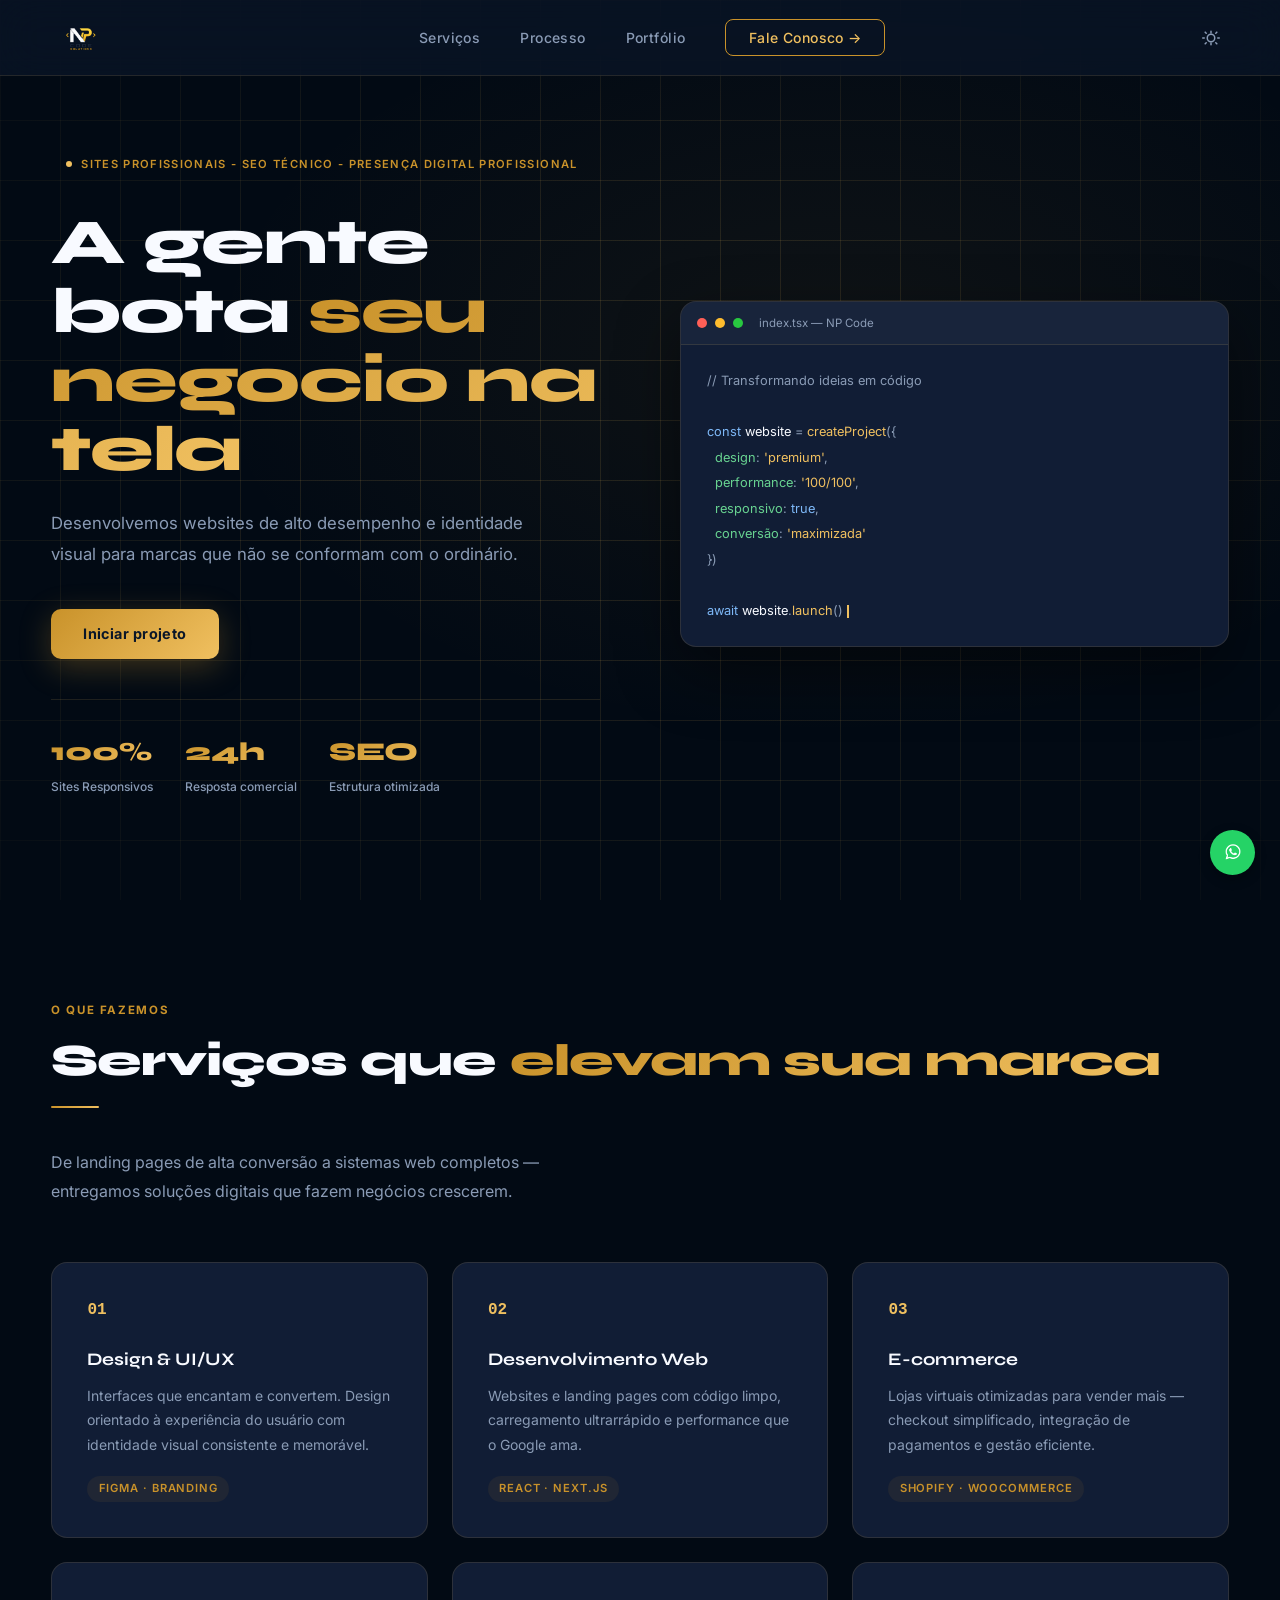
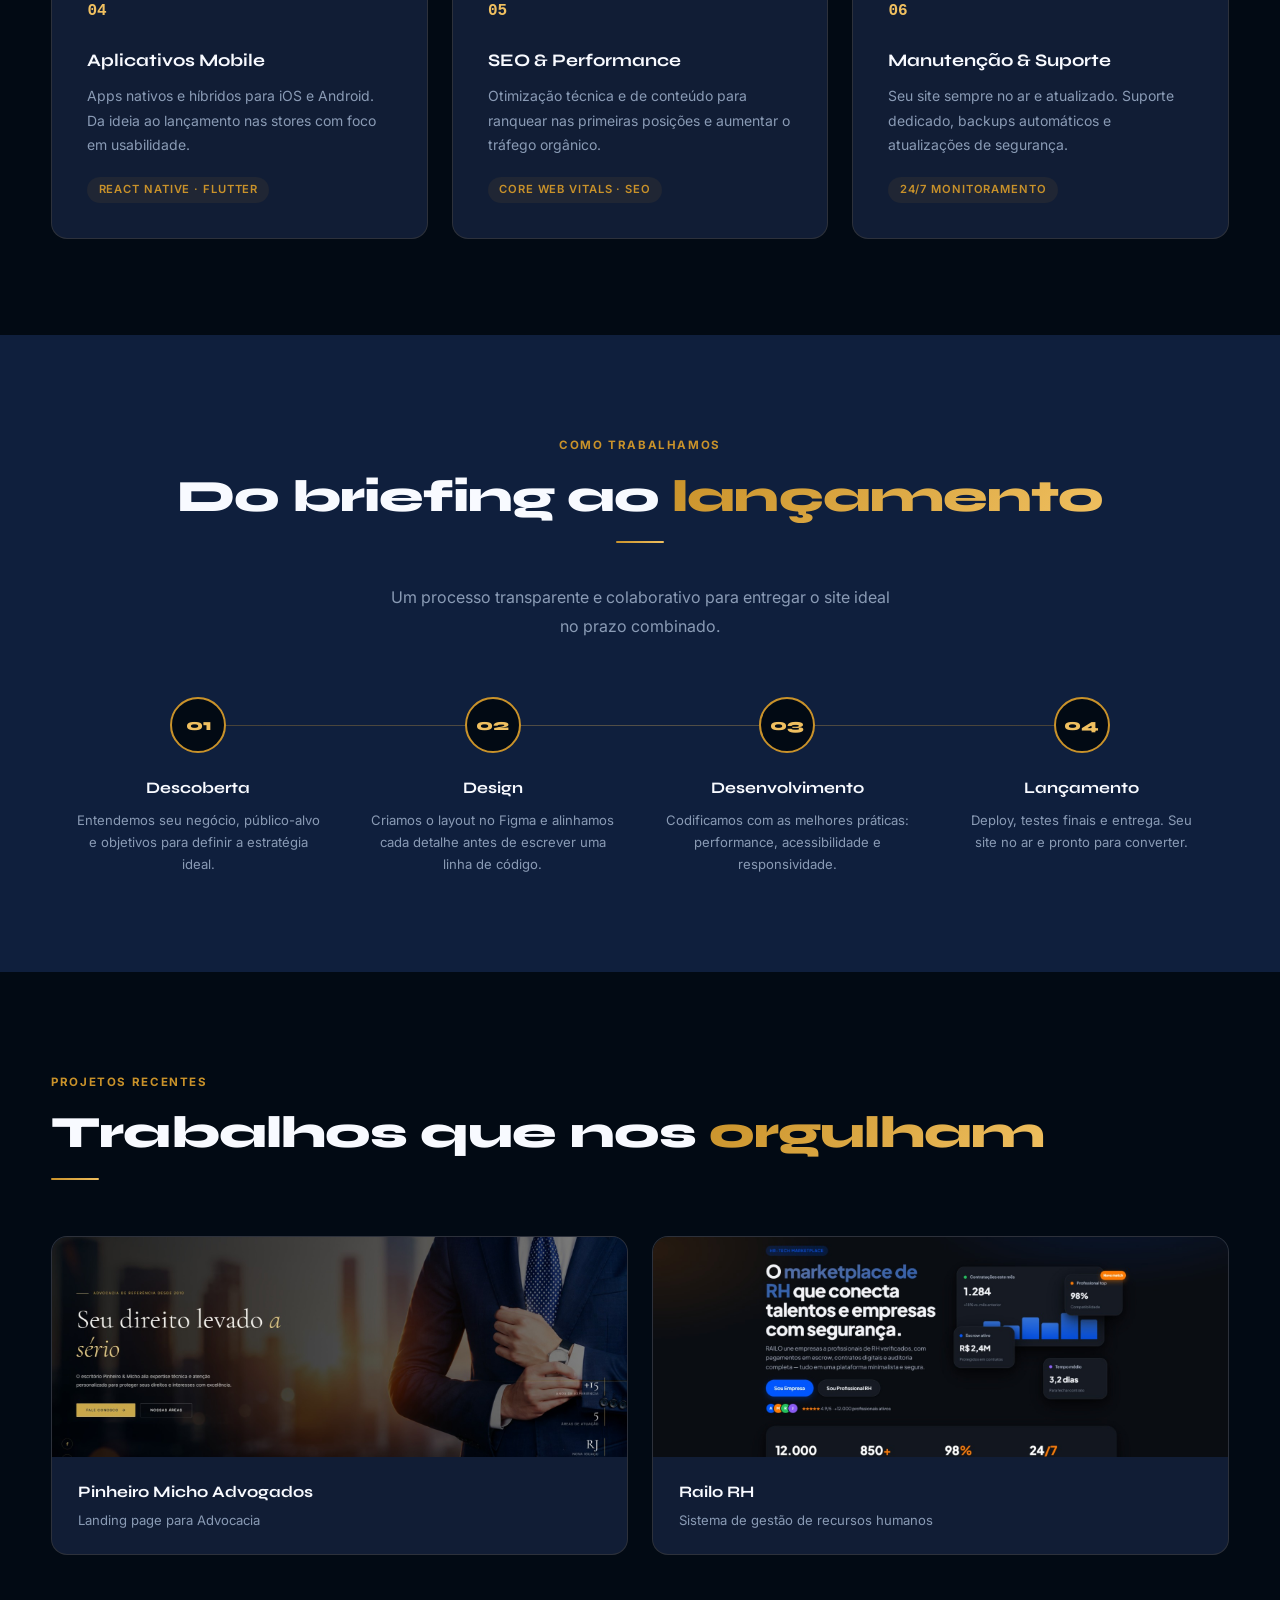
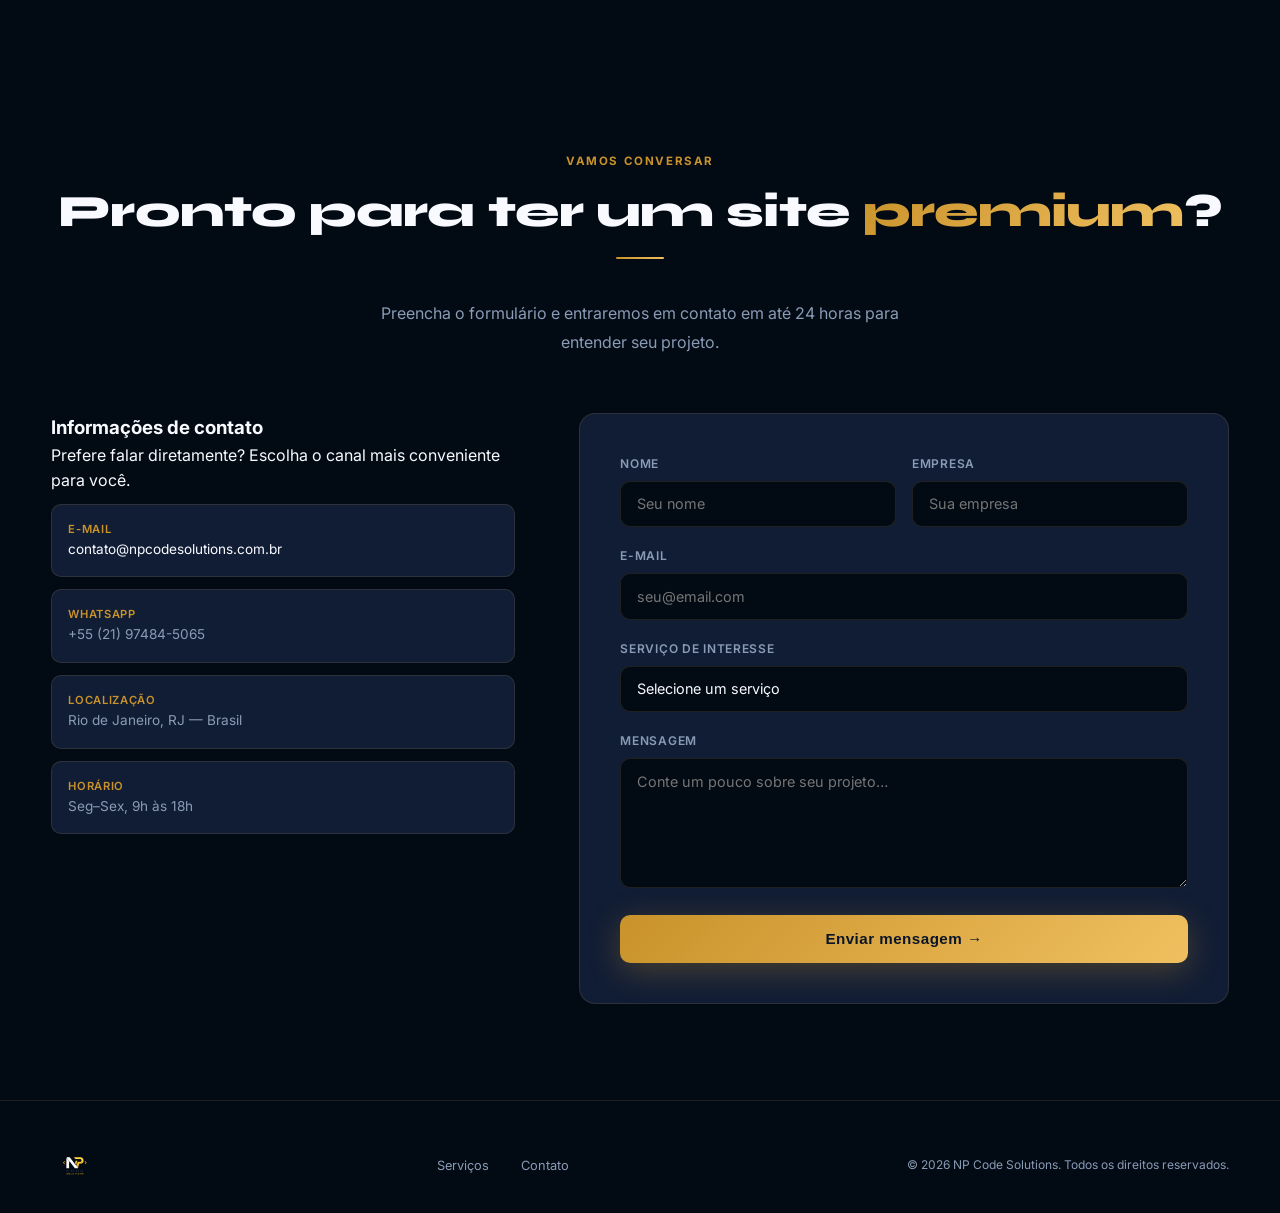
==== index.html @ 0d31e98e "Organização do código em blocos" ====
<!DOCTYPE html>
<html lang="pt-BR" data-theme="dark">
<head>
  <meta charset="UTF-8" />
  <meta name="viewport" content="width=device-width, initial-scale=1.0" />
  <title>NP Code Solutions — Websites que Convertem!</title>
  <link rel="icon" type="image/png" href="assets/logo.png">
  <link rel="preconnect" href="https://fonts.googleapis.com" />
  <link rel="preconnect" href="https://fonts.gstatic.com" crossorigin />
  <link href="https://fonts.googleapis.com/css2?family=Syne:wght@400;600;700;800&family=Inter:wght@300;400;500;600&display=swap" rel="stylesheet" />
  <link rel="stylesheet" href="style.css" />
</head>
<body>
  <!-- NAV -->
  <nav>
    <div class="container nav-inner">
      <a href="#" class="nav-logo">
        <img id="logo" src="assets/logo branca.png" alt="NP Code Solutions" />
      </a>
      <ul class="nav-links">
        <li><a href="#servicos">Serviços</a></li>
        <li><a href="#processo">Processo</a></li>
        <li><a href="#portfolio">Portfólio</a></li>
        <li><a href="#contato" class="nav-cta">Fale Conosco →</a></li>
      </ul>
      <div class="nav-right">
        <button class="theme-btn" id="themeBtn" aria-label="Alternar tema">
          <svg id="iconSun" viewBox="0 0 24 24" xmlns="http://www.w3.org/2000/svg">
            <path d="M12 17a5 5 0 1 0 0-10 5 5 0 0 0 0 10zm0-12V3m0 18v-2M4.22 4.22l1.42 1.42m12.72 12.72 1.42 1.42M3 12H1m22 0h-2M4.22 19.78l1.42-1.42M18.36 5.64l1.42-1.42" stroke="currentColor" stroke-width="2" stroke-linecap="round" fill="none"/>
          </svg>
          <svg id="iconMoon" viewBox="0 0 24 24" xmlns="http://www.w3.org/2000/svg" style="display:none">
            <path d="M21 12.79A9 9 0 1 1 11.21 3 7 7 0 0 0 21 12.79z" stroke="currentColor" stroke-width="2" stroke-linecap="round" fill="none"/>
          </svg>
        </button>
        <button class="hamburger" id="hamburger" aria-label="Menu">
          <span></span><span></span><span></span>
        </button>
      </div>
    </div>
  </nav>

  <!-- MOBILE MENU -->
  <div class="mobile-menu" id="mobileMenu">
    <a href="#servicos" class="mob-link">Serviços</a>
    <a href="#processo" class="mob-link">Processo</a>
    <a href="#portfolio" class="mob-link">Portfólio</a>
    <a href="#contato" class="mob-link" style="color:var(--gold-hi)">Contato</a>
  </div>

  <!-- HERO -->
  <section class="hero" id="inicio">
    <div class="hero-bg"></div>
    <div class="hero-grid-lines"></div>
    <div class="container hero-content">
      <div class="hero-text reveal">
        <div class="hero-eyebrow">Sites profissionais - SEO Técnico - Presença digital profissional</div>
        <h1>A gente bota <span class="gold">seu negocio na tela</span></h1>
        <p class="hero-sub">Desenvolvemos websites de alto desempenho e identidade visual para marcas que não se conformam com o ordinário.</p>
        <div class="hero-actions">
          <a href="#contato" class="btn-primary">Iniciar projeto</a>
        </div>
        <div class="hero-stats">
          <div class="stat"><span>100%</span><small>Sites Responsivos</small></div>
          <div class="stat"><span>24h</span><small>Resposta comercial</small></div>
          <div class="stat"><span>SEO</span><small>Estrutura otimizada</small></div>
        </div>
      </div>
      <div class="code-window reveal" style="transition-delay:.15s">
        <div class="code-titlebar">
          <div class="dot dot-r"></div>
          <div class="dot dot-y"></div>
          <div class="dot dot-g"></div>
          <span class="code-filename">index.tsx — NP Code</span>
        </div>
        <div class="code-body">
          <div><span class="c-gray">// Transformando ideias em código</span></div>
          <div>&nbsp;</div>
          <div><span class="c-blue">const</span> <span class="c-white">website</span> <span class="c-gray">=</span> <span class="c-gold">createProject</span><span class="c-gray">({</span></div>
          <div>&nbsp; <span class="c-green">design</span><span class="c-gray">:</span> <span class="c-gold">'premium'</span><span class="c-gray">,</span></div>
          <div>&nbsp; <span class="c-green">performance</span><span class="c-gray">:</span> <span class="c-gold">'100/100'</span><span class="c-gray">,</span></div>
          <div>&nbsp; <span class="c-green">responsivo</span><span class="c-gray">:</span> <span class="c-blue">true</span><span class="c-gray">,</span></div>
          <div>&nbsp; <span class="c-green">conversão</span><span class="c-gray">:</span> <span class="c-gold">'maximizada'</span></div>
          <div><span class="c-gray">})</span></div>
          <div>&nbsp;</div>
          <div><span class="c-blue">await</span> website<span class="c-gray">.</span><span class="c-gold">launch</span><span class="c-gray">()</span> <span class="cursor"></span></div>
        </div>
      </div>
    </div>
  </section>

  <!-- SERVICES -->
  <section id="servicos">
    <div class="container">
      <div class="reveal">
        <span class="section-label">O que fazemos</span>
        <h2 class="section-title">Serviços que <span class="gold">elevam sua marca</span></h2>
        <div class="divider"></div>
        <p class="section-sub">De landing pages de alta conversão a sistemas web completos — entregamos soluções digitais que fazem negócios crescerem.</p>
      </div>
      <div class="services-grid">
        <div class="service-card reveal">
          <div class="service-icon">01</div>
          <h3>Design & UI/UX</h3>
          <p>Interfaces que encantam e convertem. Design orientado à experiência do usuário com identidade visual consistente e memorável.</p>
          <span class="service-tag">Figma · Branding</span>
        </div>
        <div class="service-card reveal" style="transition-delay:.1s">
          <div class="service-icon">02</div>
          <h3>Desenvolvimento Web</h3>
          <p>Websites e landing pages com código limpo, carregamento ultrarrápido e performance que o Google ama.</p>
          <span class="service-tag">React · Next.js</span>
        </div>
        <div class="service-card reveal" style="transition-delay:.2s">
          <div class="service-icon">03</div>
          <h3>E-commerce</h3>
          <p>Lojas virtuais otimizadas para vender mais — checkout simplificado, integração de pagamentos e gestão eficiente.</p>
          <span class="service-tag">Shopify · WooCommerce</span>
        </div>
        <div class="service-card reveal" style="transition-delay:.3s">
          <div class="service-icon">04</div>
          <h3>Aplicativos Mobile</h3>
          <p>Apps nativos e híbridos para iOS e Android. Da ideia ao lançamento nas stores com foco em usabilidade.</p>
          <span class="service-tag">React Native · Flutter</span>
        </div>
        <div class="service-card reveal" style="transition-delay:.4s">
          <div class="service-icon">05</div>
          <h3>SEO & Performance</h3>
          <p>Otimização técnica e de conteúdo para ranquear nas primeiras posições e aumentar o tráfego orgânico.</p>
          <span class="service-tag">Core Web Vitals · SEO</span>
        </div>
        <div class="service-card reveal" style="transition-delay:.5s">
          <div class="service-icon">06</div>
          <h3>Manutenção & Suporte</h3>
          <p>Seu site sempre no ar e atualizado. Suporte dedicado, backups automáticos e atualizações de segurança.</p>
          <span class="service-tag">24/7 Monitoramento</span>
        </div>
      </div>
    </div>
  </section>

  <!-- PROCESS -->
  <section class="process" id="processo">
    <div class="container">
      <div class="reveal text-center">
        <span class="section-label">Como trabalhamos</span>
        <h2 class="section-title">Do briefing ao <span class="gold">lançamento</span></h2>
        <div class="divider center"></div>
        <p class="section-sub">Um processo transparente e colaborativo para entregar o site ideal no prazo combinado.</p>
      </div>
      <div class="process-steps">
        <div class="step reveal">
          <div class="step-num">01</div>
          <h4>Descoberta</h4>
          <p>Entendemos seu negócio, público-alvo e objetivos para definir a estratégia ideal.</p>
        </div>
        <div class="step reveal" style="transition-delay:.1s">
          <div class="step-num">02</div>
          <h4>Design</h4>
          <p>Criamos o layout no Figma e alinhamos cada detalhe antes de escrever uma linha de código.</p>
        </div>
        <div class="step reveal" style="transition-delay:.2s">
          <div class="step-num">03</div>
          <h4>Desenvolvimento</h4>
          <p>Codificamos com as melhores práticas: performance, acessibilidade e responsividade.</p>
        </div>
        <div class="step reveal" style="transition-delay:.3s">
          <div class="step-num">04</div>
          <h4>Lançamento</h4>
          <p>Deploy, testes finais e entrega. Seu site no ar e pronto para converter.</p>
        </div>
      </div>
    </div>
  </section>

  <!-- PORTFOLIO -->
  <section id="portfolio">
    <div class="container">
      <div class="reveal">
        <span class="section-label">Projetos recentes</span>
        <h2 class="section-title">Trabalhos que nos <span class="gold">orgulham</span></h2>
        <div class="divider"></div>
      </div>
      <div class="portfolio-grid">
        <div class="portfolio-card reveal">
          <a href="https://pinheiromichoadv.vercel.app/" target="_blank">
            <div class="portfolio-img p1">
              <span>
                <div class="slider">
                  <div class="slides">
                    <img src='assets/pinheiromicho.png' alt='Pinheiro Micho Advogados'>
                    <img src='assets/pinheiromicho2.png' alt='Pinheiro Micho Advogados'>
                  </div>
                </div>
              </span>
              <div class="portfolio-overlay"></div>
            </div>
          </a>
          <div class="portfolio-arrow"><a href="https://pinheiromichoadv.vercel.app/" target="_blank">↗</a></div>
          <div class="portfolio-info">
            <h3>Pinheiro Micho Advogados</h3>
            <p>Landing page para Advocacia</p>
          </div>
        </div>
        <div class="portfolio-card reveal" style="transition-delay:.2s">
          <a href="https://site-rairorh.vercel.app/" target="_blank">
            <div class="portfolio-img p3">
              <span>
                <div class="slider">
                  <div class="slides">
                    <img src='assets/railorh.png' alt='Rai loRH'>
                    <img src='assets/railorh2.jpeg' alt='Rai loRH'>
                  </div>
                </div>
              </span>
              <div class="portfolio-overlay"></div>
            </div>
          </a>
          <div class="portfolio-arrow"><a href="https://site-rairorh.vercel.app/" target="_blank">↗</a></div>
          <div class="portfolio-info">
            <h3>Railo RH</h3>
            <p>Sistema de gestão de recursos humanos</p>
          </div>
        </div>
      </div>
    </div>
  </section>

  <!-- TESTIMONIALS -->

  <!-- CONTACT -->
  <section id="contato">
    <div class="container">
      <div class="reveal text-center">
        <span class="section-label">Vamos conversar</span>
        <h2 class="section-title">Pronto para ter um site <span class="gold">premium</span>?</h2>
        <div class="divider center"></div>
        <p class="section-sub">Preencha o formulário e entraremos em contato em até 24 horas para entender seu projeto.</p>
      </div>
      <div class="contact-wrap">
        <div class="reveal">
          <h3>Informações de contato</h3>
          <p>Prefere falar diretamente? Escolha o canal mais conveniente para você.</p>
          <div class="contact-detail">
            <div>
              <strong>E-mail</strong>
              <a href="mailto:contato@npcodesolutions.com.br" target="_blank">contato@npcodesolutions.com.br</a>
            </div>
          </div>
          <div class="contact-detail">
            <div>
              <strong>WhatsApp</strong>
              <a href="https://wa.me/5521974845065" target="_blank"><span>+55 (21) 97484-5065</span></a>
            </div>
          </div>
          <div class="contact-detail">
            <div>
              <strong>Localização</strong>
              <span>Rio de Janeiro, RJ — Brasil</span>
            </div>
          </div>
          <div class="contact-detail">
            <div>
              <strong>Horário</strong>
              <span>Seg–Sex, 9h às 18h</span>
            </div>
          </div>
        </div>
        <div class="contact-form reveal" style="transition-delay:.15s" id="contactForm">
          <div id="formFields">
            <div class="form-row">
              <div class="field">
                <form action="https://formsubmit.co/contato@npcodesolutions.com.br" method="POST">
                  <label for="nome">Nome</label>
                  <input type="text" id="nome" name="name" placeholder="Seu nome" />
              </div>
              <div class="field">
                <label for="empresa">Empresa</label>
                <input type="text" id="empresa" name="company" placeholder="Sua empresa" />
              </div>
            </div>
            <div class="field">
              <label for="email">E-mail</label>
              <input type="email" id="email" name="email" placeholder="seu@email.com" />
            </div>
            <div class="field">
              <label for="servico">Serviço de interesse</label>
              <select id="servico" name="service">
                <option value="" disabled selected>Selecione um serviço</option>
                <option>Design & UI/UX</option>
                <option>Desenvolvimento Web</option>
                <option>E-commerce</option>
                <option>Aplicativo Mobile</option>
                <option>SEO & Performance</option>
                <option>Outro</option>
              </select>
            </div>
            <div class="field">
              <label for="mensagem">Mensagem</label>
              <textarea id="mensagem" name="message" placeholder="Conte um pouco sobre seu projeto…"></textarea>
            </div>
            <button type="submit" class="btn-primary form-submit">Enviar mensagem →</button>
          </div>
          <div class="form-success" id="formSuccess">
            <div class="success-icon">✅</div>
            <h4>Mensagem enviada!</h4>
            <p>Recebemos seu contato e retornaremos em até 24 horas. Fique de olho no seu e-mail!</p>
          </div>
        </div>
      </div>
    </div>
  </section>

  <!-- FOOTER -->
  <footer>
    <div class="container footer-inner">
      <a href="#" class="footer-logo">
        <img id="logo" src="assets/logo branca.png" alt="NP Code Solutions" />
      </a>
      <ul class="footer-links">
        <li><a href="#servicos">Serviços</a></li>
        <li><a href="#contato">Contato</a></li>
      </ul>
      <p class="footer-copy">© 2026 NP Code Solutions. Todos os direitos reservados.</p>
    </div>
  </footer>

  <!-- WHATSAPP -->
  <div class="whatsapp-box">
    <div class="whatsapp-preview">
      <strong>Fale conosco</strong>
      <p>Olá! Precisa de ajuda?</p>
    </div>
    <a
      href="https://wa.me/5521974845065?text=Olá!%20Vim%20pelo%20site%20e%20gostaria%20de%20mais%20informações."
      target="_blank"
      class="whatsapp-button"
    >
      <img src="assets/whatsapp.png" alt="WhatsApp">
    </a>
  </div>

  <script src="script.js"></script>
</body>
</html>
---- style.css ----
/* ── TOKENS ─────────────────────────────────────────────── */
:root {
  --navy: #020a14;
  --navy-mid: #0F1F3D;
  --navy-card: #111D35;
  --white: #F8FAFF;
  --muted: #8A9BB5;
  --gold-lo: #C9922A;
  --gold-hi: #F0C060;
  --gold-grad: linear-gradient(135deg, #C9922A, #F0C060);
  --bg: var(--navy);
  --bg-card: var(--navy-card);
  --fg: var(--white);
  --fg-muted: var(--muted);
  --border: rgba(240,192,96,.12);
  --shadow: 0 24px 64px rgba(0,0,0,.45);
  --radius: 16px;
  --transition: .35s cubic-bezier(.4,0,.2,1);
}

[data-theme="light"] {
  --bg: #EFF3FA;
  --bg-card: #FFFFFF;
  --fg: #0A1628;
  --fg-muted: #4A5A78;
  --border: rgba(10,22,40,.10);
  --shadow: 0 24px 64px rgba(10,22,40,.12);
  --navy-mid: #E0E8F8;
}

/* ── RESET ──────────────────────────────────────────────── */
*,
*::before,
*::after {
  box-sizing: border-box;
  margin: 0;
  padding: 0;
}

html {
  scroll-behavior: smooth;
  font-size: 16px;
}

body {
  font-family: 'Inter', sans-serif;
  background: var(--bg);
  color: var(--fg);
  line-height: 1.6;
  transition: background var(--transition), color var(--transition);
  overflow-x: hidden;
}

img {
  max-width: 100%;
  display: block;
}

a {
  text-decoration: none;
  color: inherit;
}

ul {
  list-style: none;
}

/* ── UTILITIES ──────────────────────────────────────────── */
.container {
  width: min(1180px, 92vw);
  margin-inline: auto;
}

.gold {
  background: var(--gold-grad);
  -webkit-background-clip: text;
  -webkit-text-fill-color: transparent;
  background-clip: text;
}

.sr-only {
  position: absolute;
  width: 1px;
  height: 1px;
  overflow: hidden;
  clip: rect(0,0,0,0);
}

/* ── NAV ────────────────────────────────────────────────── */
nav {
  position: fixed;
  top: 0;
  left: 0;
  right: 0;
  z-index: 100;
  padding: 1.1rem 0;
  background: rgba(10,22,40,.7);
  backdrop-filter: blur(20px);
  -webkit-backdrop-filter: blur(20px);
  border-bottom: 1px solid var(--border);
  transition: background var(--transition), border-color var(--transition);
}

[data-theme="light"] nav {
  background: rgba(239,243,250,.8);
}

.nav-inner {
  display: flex;
  align-items: center;
  justify-content: space-between;
  gap: 2rem;
}

.nav-logo img {
  height: 40px;
  width: auto;
}

.nav-links {
  display: flex;
  gap: 2.5rem;
  align-items: center;
}

.nav-links a {
  font-size: .875rem;
  font-weight: 500;
  letter-spacing: .03em;
  color: var(--fg-muted);
  transition: color var(--transition);
}

.nav-links a:hover {
  color: var(--gold-hi);
}

.nav-cta {
  padding: .55rem 1.4rem;
  border: 1px solid var(--gold-lo);
  border-radius: 8px;
  font-size: .875rem;
  font-weight: 600;
  color: var(--gold-hi) !important;
  transition: background var(--transition), color var(--transition);
}

.nav-cta:hover {
  padding: .6rem 1.5rem;
  background: var(--gold-grad);
  border: none;
  border-radius: 10px;
  font-size: .875rem;
  font-weight: 700;
  letter-spacing: .03em;
  color: #0A1628 !important;
  -webkit-text-fill-color: #0A1628;
  transition: opacity var(--transition), transform var(--transition), box-shadow var(--transition);
  box-shadow: 0 6px 24px rgba(201,146,42,.3);
}

.nav-right {
  display: flex;
  align-items: center;
  gap: 1rem;
}

/* theme toggle */
.theme-btn {
  background: none;
  border: none;
  cursor: pointer;
  width: 36px;
  height: 36px;
  border-radius: 50%;
  display: flex;
  align-items: center;
  justify-content: center;
  color: var(--fg-muted);
  transition: color var(--transition), background var(--transition);
}

.theme-btn:hover {
  color: var(--gold-hi);
  background: var(--border);
}

.theme-btn svg {
  width: 18px;
  height: 18px;
  fill: currentColor;
}

/* hamburger */
.hamburger {
  display: none;
  background: none;
  border: none;
  cursor: pointer;
  flex-direction: column;
  gap: 5px;
  padding: 4px;
}

.hamburger span {
  display: block;
  width: 24px;
  height: 2px;
  background: var(--fg-muted);
  border-radius: 2px;
  transition: transform var(--transition), opacity var(--transition);
}

.hamburger.open span:nth-child(1) {
  transform: translateY(7px) rotate(45deg);
}

.hamburger.open span:nth-child(2) {
  opacity: 0;
}

.hamburger.open span:nth-child(3) {
  transform: translateY(-7px) rotate(-45deg);
}

/* mobile menu */
.mobile-menu {
  display: none;
  position: fixed;
  inset: 0;
  z-index: 99;
  background: var(--navy);
  flex-direction: column;
  align-items: center;
  justify-content: center;
  gap: 2.5rem;
  opacity: 0;
  pointer-events: none;
  transition: opacity var(--transition);
}

[data-theme="light"] .mobile-menu {
  background: var(--bg);
}

.mobile-menu.open {
  opacity: 1;
  pointer-events: all;
}

.mobile-menu a {
  font-family: 'Syne', sans-serif;
  font-size: 2rem;
  font-weight: 700;
  color: var(--fg-muted);
  transition: color var(--transition);
}

.mobile-menu a:hover {
  color: var(--gold-hi);
}

/* ── HERO ────────────────────────────────────────────────── */
.hero {
  min-height: 100svh;
  display: flex;
  align-items: center;
  padding: 7rem 0 4rem;
  position: relative;
  overflow: hidden;
}

.hero-bg {
  position: absolute;
  inset: 0;
  pointer-events: none;
  background: radial-gradient(ellipse 70% 60% at 65% 40%, rgba(201,146,42,.07) 0%, transparent 70%);
}

[data-theme="light"] .hero-bg {
  background: radial-gradient(ellipse 70% 60% at 65% 40%, rgba(201,146,42,.10) 0%, transparent 70%);
}

.hero-grid-lines {
  position: absolute;
  inset: 0;
  pointer-events: none;
  background-image:
    linear-gradient(var(--border) 1px, transparent 1px),
    linear-gradient(90deg, var(--border) 1px, transparent 1px);
  background-size: 60px 60px;
  mask-image: radial-gradient(ellipse 80% 80% at 50% 50%, black 30%, transparent 100%);
}

.hero-content {
  display: grid;
  grid-template-columns: 1fr 1fr;
  gap: 5rem;
  align-items: center;
  position: relative;
  z-index: 1;
}

.hero-eyebrow {
  display: inline-flex;
  align-items: center;
  gap: .6rem;
  font-size: .7rem;
  font-weight: 600;
  letter-spacing: .12em;
  text-transform: uppercase;
  color: var(--gold-lo);
  padding: .35rem .9rem;
  margin-bottom: 1.8rem;
}

.hero-eyebrow::before {
  content: '';
  width: 6px;
  height: 6px;
  border-radius: 50%;
  background: var(--gold-hi);
  animation: pulse 2s infinite;
}

@keyframes pulse {
  0%, 100% {
    opacity: 1;
  }
  50% {
    opacity: .3;
  }
}

h1 {
  font-family: 'Syne', sans-serif;
  font-size: clamp(2.4rem, 5vw, 4rem);
  font-weight: 800;
  line-height: 1.08;
  letter-spacing: -.02em;
  margin-bottom: 1.5rem;
}

.hero-sub {
  font-size: 1.05rem;
  color: var(--fg-muted);
  max-width: 480px;
  margin-bottom: 2.5rem;
  line-height: 1.8;
}

.hero-actions {
  display: flex;
  gap: 1rem;
  flex-wrap: wrap;
}

.btn-primary {
  padding: .85rem 2rem;
  background: var(--gold-grad);
  color: #0A1628;
  font-weight: 700;
  font-size: .9rem;
  letter-spacing: .03em;
  border: none;
  border-radius: 10px;
  cursor: pointer;
  transition: opacity var(--transition), transform var(--transition), box-shadow var(--transition);
  box-shadow: 0 8px 32px rgba(201,146,42,.3);
}

.btn-primary:hover {
  opacity: .9;
  transform: translateY(-2px);
  box-shadow: 0 12px 40px rgba(201,146,42,.4);
}

.btn-ghost {
  padding: .85rem 2rem;
  background: transparent;
  color: var(--fg);
  font-weight: 600;
  font-size: .9rem;
  border: 1px solid var(--border);
  border-radius: 10px;
  cursor: pointer;
  transition: border-color var(--transition), background var(--transition), transform var(--transition);
}

.btn-ghost:hover {
  border-color: var(--gold-lo);
  background: rgba(201,146,42,.06);
  transform: translateY(-2px);
}

/* Code window */
.code-window {
  background: var(--bg-card);
  border: 1px solid var(--border);
  border-radius: var(--radius);
  box-shadow: var(--shadow);
  overflow: hidden;
  font-family: 'Inter', monospace;
  font-size: .8rem;
  position: relative;
}

.code-titlebar {
  display: flex;
  align-items: center;
  gap: .5rem;
  padding: .75rem 1rem;
  background: rgba(255,255,255,.03);
  border-bottom: 1px solid var(--border);
}

[data-theme="light"] .code-titlebar {
  background: rgba(0,0,0,.03);
}

.dot {
  width: 10px;
  height: 10px;
  border-radius: 50%;
}

.dot-r {
  background: #FF5F57;
}

.dot-y {
  background: #FEBC2E;
}

.dot-g {
  background: #28C840;
}

.code-filename {
  margin-left: .5rem;
  font-size: .72rem;
  color: var(--fg-muted);
}

.code-body {
  padding: 1.4rem 1.6rem;
  line-height: 2;
}

.c-gray {
  color: var(--fg-muted);
}

.c-gold {
  color: #F0C060;
}

.c-blue {
  color: #7EB8F7;
}

.c-green {
  color: #68D391;
}

.c-white {
  color: var(--fg);
}

.cursor {
  display: inline-block;
  width: 2px;
  height: 1em;
  background: var(--gold-hi);
  vertical-align: text-bottom;
  animation: blink 1s step-end infinite;
}

@keyframes blink {
  0%, 100% {
    opacity: 1;
  }
  50% {
    opacity: 0;
  }
}

.hero-stats {
  display: flex;
  gap: 2rem;
  margin-top: 2.5rem;
  padding-top: 2rem;
  border-top: 1px solid var(--border);
}

.stat span {
  display: block;
  font-family: 'Syne', sans-serif;
  font-size: 1.6rem;
  font-weight: 800;
  background: var(--gold-grad);
  -webkit-background-clip: text;
  -webkit-text-fill-color: transparent;
  background-clip: text;
}

.stat small {
  font-size: .75rem;
  color: var(--fg-muted);
  font-weight: 500;
}

/* ── SECTION BASE ───────────────────────────────────────── */
section {
  padding: 6rem 0;
}

.section-label {
  display: inline-block;
  font-size: .72rem;
  font-weight: 700;
  letter-spacing: .14em;
  text-transform: uppercase;
  color: var(--gold-lo);
  margin-bottom: 1rem;
}

.section-title {
  font-family: 'Syne', sans-serif;
  font-size: clamp(1.8rem, 3.5vw, 2.8rem);
  font-weight: 800;
  line-height: 1.15;
  letter-spacing: -.02em;
  margin-bottom: 1rem;
}

.section-sub {
  color: var(--fg-muted);
  max-width: 520px;
  font-size: 1rem;
  line-height: 1.8;
}

.text-center {
  text-align: center;
}

.text-center .section-sub {
  margin-inline: auto;
}

.divider {
  width: 48px;
  height: 2px;
  background: var(--gold-grad);
  border-radius: 2px;
  margin: 1.2rem 0 2.5rem;
}

.divider.center {
  margin-inline: auto;
}

/* ── SERVICES ────────────────────────────────────────────── */
.services-grid {
  display: grid;
  grid-template-columns: repeat(3, 1fr);
  gap: 1.5rem;
  margin-top: 3.5rem;
}

.service-card {
  padding: 2.2rem;
  background: var(--bg-card);
  border: 1px solid var(--border);
  border-radius: var(--radius);
  transition: border-color var(--transition), transform var(--transition), box-shadow var(--transition);
  position: relative;
  overflow: hidden;
}

.service-card::before {
  content: '';
  position: absolute;
  inset: 0;
  background: linear-gradient(135deg, rgba(201,146,42,.06) 0%, transparent 60%);
  opacity: 0;
  transition: opacity var(--transition);
}

.service-card:hover {
  border-color: rgba(201,146,42,.35);
  transform: translateY(-4px);
  box-shadow: 0 20px 50px rgba(0,0,0,.25);
}

.service-card:hover::before {
  opacity: 1;
}

.service-icon {
  display: flex;
  align-items: center;
  justify-content: flex-start;
  margin-bottom: 1.4rem;
  font-size: 1rem;
  font-family: 'Courier New', Courier, monospace;
  color: var(--gold-hi);
  font-weight: 700;
}

.service-card h3 {
  font-family: 'Syne', sans-serif;
  font-size: 1.1rem;
  font-weight: 700;
  margin-bottom: .6rem;
}

.service-card p {
  font-size: .875rem;
  color: var(--fg-muted);
  line-height: 1.75;
}

.service-tag {
  display: inline-block;
  margin-top: 1.2rem;
  font-size: .7rem;
  font-weight: 600;
  letter-spacing: .08em;
  text-transform: uppercase;
  color: var(--gold-lo);
  background: rgba(201,146,42,.08);
  padding: .25rem .7rem;
  border-radius: 100px;
}

/* ── PROCESS ─────────────────────────────────────────────── */
.process {
  background: var(--navy-mid);
}

[data-theme="light"] .process {
  background: var(--bg-card);
}

.process-steps {
  display: grid;
  grid-template-columns: repeat(4, 1fr);
  gap: 0;
  margin-top: 3.5rem;
  position: relative;
}

.process-steps::before {
  content: '';
  position: absolute;
  top: 28px;
  left: 12.5%;
  right: 12.5%;
  height: 1px;
  background: linear-gradient(90deg, var(--gold-lo), var(--gold-hi), var(--gold-lo));
  opacity: .3;
  z-index: 0;
}

.step {
  text-align: center;
  padding: 0 1.5rem;
  position: relative;
  z-index: 1;
}

.step-num {
  width: 56px;
  height: 56px;
  border-radius: 50%;
  background: var(--bg);
  border: 2px solid var(--gold-lo);
  display: flex;
  align-items: center;
  justify-content: center;
  margin: 0 auto 1.4rem;
  font-family: 'Syne', sans-serif;
  font-size: 1rem;
  font-weight: 800;
  color: var(--gold-hi);
  transition: background var(--transition), box-shadow var(--transition);
}

.step:hover .step-num {
  background: rgba(201,146,42,.15);
  box-shadow: 0 0 0 4px rgba(201,146,42,.15);
}

.step h4 {
  font-family: 'Syne', sans-serif;
  font-size: 1rem;
  font-weight: 700;
  margin-bottom: .5rem;
}

.step p {
  font-size: .82rem;
  color: var(--fg-muted);
  line-height: 1.7;
}

/* ── PORTFOLIO ───────────────────────────────────────────── */
.portfolio-grid {
  display: grid;
  grid-template-columns: repeat(2, 1fr);
  gap: 1.5rem;
  margin-top: 3.5rem;
}

.portfolio-card {
  border-radius: var(--radius);
  overflow: hidden;
  background: var(--bg-card);
  border: 1px solid var(--border);
  transition: transform var(--transition), box-shadow var(--transition);
  position: relative;
}

.portfolio-card:hover {
  transform: translateY(-4px);
  box-shadow: var(--shadow);
}

.portfolio-img {
  height: 220px;
  display: flex;
  align-items: center;
  justify-content: center;
  font-size: 3rem;
  position: relative;
  overflow: hidden;
}

.p1 {
  background: linear-gradient(135deg, #0F1F3D, #1a3060);
}

.p2 {
  background: linear-gradient(135deg, #1a1a2e, #16213e);
}

.p3 {
  background: linear-gradient(135deg, #0d1b2a, #1b3045);
}

.p4 {
  background: linear-gradient(135deg, #1a0a2e, #2d1050);
}

.portfolio-overlay {
  position: absolute;
  inset: 0;
  background: linear-gradient(135deg, rgba(201,146,42,.15), transparent);
  opacity: 0;
  transition: opacity var(--transition);
}

.portfolio-card:hover .portfolio-overlay {
  opacity: 1;
}

.portfolio-info {
  padding: 1.4rem 1.6rem;
}

.portfolio-info h3 {
  font-family: 'Syne', sans-serif;
  font-size: 1rem;
  font-weight: 700;
  margin-bottom: .35rem;
}

.portfolio-info p {
  font-size: .82rem;
  color: var(--fg-muted);
}

.portfolio-arrow {
  position: absolute;
  top: 1rem;
  right: 1rem;
  width: 32px;
  height: 32px;
  border-radius: 8px;
  background: rgba(201,146,42,.1);
  border: 1px solid rgba(201,146,42,.2);
  display: flex;
  align-items: center;
  justify-content: center;
  color: var(--gold-hi);
  font-size: .8rem;
  opacity: 0;
  transition: opacity var(--transition), transform var(--transition);
}

.portfolio-card:hover .portfolio-arrow {
  opacity: 1;
  transform: translate(2px, -2px);
}

.slider {
  width: 100%;
  height: 260px;
  overflow: hidden;
}

.slides {
  display: flex;
  transition: transform .8s cubic-bezier(.22, 1, .36, 1);
}

.slides img {
  width: 100%;
  min-width: 100%;
  height: 260px;
  object-fit: cover;
  display: block;
  user-select: none;
}

/* ── TESTIMONIALS ────────────────────────────────────────── */
.testimonials {
  background: var(--navy-mid);
}

[data-theme="light"] .testimonials {
  background: var(--bg-card);
}

.testimonials-grid {
  display: grid;
  grid-template-columns: repeat(3, 1fr);
  gap: 1.5rem;
  margin-top: 3.5rem;
}

.tcard {
  padding: 2rem;
  background: var(--bg);
  border: 1px solid var(--border);
  border-radius: var(--radius);
  transition: border-color var(--transition);
}

[data-theme="light"] .tcard {
  background: var(--bg);
}

.tcard:hover {
  border-color: rgba(201,146,42,.3);
}

.stars {
  color: #F0C060;
  letter-spacing: .1em;
  font-size: .9rem;
  margin-bottom: 1rem;
}

.tcard blockquote {
  font-size: .88rem;
  color: var(--fg-muted);
  line-height: 1.8;
  margin-bottom: 1.4rem;
  font-style: italic;
}

.tcard-author {
  display: flex;
  align-items: center;
  gap: .85rem;
}

.avatar {
  width: 40px;
  height: 40px;
  border-radius: 50%;
  background: var(--gold-grad);
  display: flex;
  align-items: center;
  justify-content: center;
  font-family: 'Syne', sans-serif;
  font-size: .85rem;
  font-weight: 800;
  color: #0A1628;
  flex-shrink: 0;
}

.tcard-author strong {
  display: block;
  font-size: .85rem;
  font-weight: 600;
}

.tcard-author span {
  font-size: .75rem;
  color: var(--fg-muted);
}

/* ── CONTACT ─────────────────────────────────────────────── */
#contato {
  scroll-margin-top: 80px;
}

.contact-wrap {
  display: grid;
  grid-template-columns: 1fr 1.4fr;
  gap: 4rem;
  align-items: start;
  margin-top: 3.5rem;
}

.contact-info h3 {
  font-family: 'Syne', sans-serif;
  font-size: 1.4rem;
  font-weight: 700;
  margin-bottom: 1rem;
}

.contact-info p {
  font-size: .9rem;
  color: var(--fg-muted);
  line-height: 1.8;
  margin-bottom: 2rem;
}

.contact-detail {
  display: flex;
  align-items: center;
  gap: 1rem;
  padding: 1rem;
  background: var(--bg-card);
  border: 1px solid var(--border);
  border-radius: 10px;
  margin-bottom: .75rem;
  font-size: .85rem;
  margin-top: 10px;
  transition: border-color var(--transition);
}

.contact-detail:hover {
  border-color: rgba(201,146,42,.3);
}

.contact-icon {
  width: 36px;
  height: 36px;
  border-radius: 8px;
  background: rgba(201,146,42,.10);
  display: flex;
  align-items: center;
  justify-content: center;
  font-size: .9rem;
  flex-shrink: 0;
}

.contact-detail strong {
  display: block;
  font-size: .7rem;
  font-weight: 600;
  letter-spacing: .06em;
  text-transform: uppercase;
  color: var(--gold-lo);
}

.contact-detail span {
  color: var(--fg-muted);
  font-size: .85rem;
}

/* form */
.contact-form {
  background: var(--bg-card);
  border: 1px solid var(--border);
  border-radius: var(--radius);
  padding: 2.5rem;
}

.form-row {
  display: grid;
  grid-template-columns: 1fr 1fr;
  gap: 1rem;
}

.field {
  margin-bottom: 1.2rem;
}

[data-theme="light"] .field select option {
  background: var(--bg);
}

label {
  display: block;
  font-size: .75rem;
  font-weight: 600;
  letter-spacing: .06em;
  text-transform: uppercase;
  color: var(--fg-muted);
  margin-bottom: .5rem;
}

input,
textarea,
select {
  width: 100%;
  padding: .85rem 1rem;
  background: var(--bg);
  border: 1px solid var(--border);
  border-radius: 10px;
  color: var(--fg);
  font-family: 'Inter', sans-serif;
  font-size: .9rem;
  transition: border-color var(--transition), box-shadow var(--transition);
  outline: none;
  -webkit-appearance: none;
}

input:focus,
textarea:focus,
select:focus {
  border-color: var(--gold-lo);
  box-shadow: 0 0 0 3px rgba(201,146,42,.12);
}

textarea {
  resize: vertical;
  min-height: 130px;
}

select option {
  background: var(--navy);
}

.form-submit {
  width: 100%;
  padding: .95rem;
  font-size: .95rem;
  font-weight: 700;
  letter-spacing: .03em;
}

/* success msg */
.form-success {
  text-align: center;
  padding: 2rem;
  display: none;
}

.form-success.show {
  display: block;
}

.success-icon {
  font-size: 3rem;
  margin-bottom: 1rem;
}

.form-success h4 {
  font-family: 'Syne', sans-serif;
  font-size: 1.2rem;
  font-weight: 700;
  margin-bottom: .5rem;
}

.form-success p {
  font-size: .875rem;
  color: var(--fg-muted);
}

/* ── FOOTER ──────────────────────────────────────────────── */
footer {
  padding: 3rem 0 2rem;
  border-top: 1px solid var(--border);
}

.footer-inner {
  display: flex;
  align-items: center;
  justify-content: space-between;
  gap: 2rem;
  flex-wrap: wrap;
}

.footer-logo img {
  height: 32px;
}

.footer-links {
  display: flex;
  gap: 2rem;
}

.footer-links a {
  font-size: .8rem;
  color: var(--fg-muted);
  transition: color var(--transition);
}

.footer-links a:hover {
  color: var(--gold-hi);
}

.footer-copy {
  font-size: .75rem;
  color: var(--fg-muted);
}

[data-theme="light"] .footer-logo img {
  content: url('assets/logodark.png');
}

/* ── SCROLL REVEAL ───────────────────────────────────────── */
.reveal {
  opacity: 0;
  transform: translateY(28px);
  transition: opacity .7s ease, transform .7s ease;
}

.reveal.visible {
  opacity: 1;
  transform: none;
}

/* WHATSAPP */
.whatsapp-box {
  position: fixed;
  right: 25px;
  bottom: 25px;
  z-index: 9999;
}

.whatsapp-button {
  width: 45px;
  height: 45px;
  background: #25d366;
  border-radius: 50%;
  display: flex;
  align-items: center;
  justify-content: center;
  box-shadow: 0 4px 12px rgba(0,0,0,0.3);
}

.whatsapp-button img {
  width: 34px;
}

.whatsapp-preview {
  position: absolute;
  right: 70px;
  bottom: 8px;
  width: 220px;
  background: white;
  color: #222;
  padding: 12px;
  border-radius: 12px;
  box-shadow: 0 4px 14px rgba(0,0,0,0.2);
  font-family: Arial, sans-serif;
  opacity: 0;
  pointer-events: none;
  transform: translateX(10px);
  transition: 0.3s;
}

.whatsapp-box:hover .whatsapp-preview {
  opacity: 1;
  transform: translateX(0);
}

/* ── RESPONSIVE ──────────────────────────────────────────── */
@media (max-width: 900px) {
  .services-grid {
    grid-template-columns: 1fr 1fr;
  }
  .process-steps {
    grid-template-columns: 1fr 1fr;
    gap: 2rem;
  }
  .process-steps::before {
    display: none;
  }
  .hero-content {
    grid-template-columns: 1fr;
    gap: 3rem;
  }
  .code-window {
    max-width: 480px;
    margin: 0 auto;
  }
  .portfolio-grid {
    grid-template-columns: 1fr;
  }
  .testimonials-grid {
    grid-template-columns: 1fr;
  }
  .contact-wrap {
    grid-template-columns: 1fr;
  }
}

@media (max-width: 600px) {
  .services-grid {
    grid-template-columns: 1fr;
  }
  .process-steps {
    grid-template-columns: 1fr;
  }
  .nav-links {
    display: none;
  }
  .hamburger {
    display: flex;
  }
  .mobile-menu {
    display: flex;
  }
  h1 {
    font-size: 2.2rem;
  }
  .hero-stats {
    gap: 1.2rem;
  }
  .form-row {
    grid-template-columns: 1fr;
  }
  .footer-inner {
    flex-direction: column;
    text-align: center;
  }
  .footer-links {
    flex-wrap: wrap;
    justify-content: center;
  }
}

@media (prefers-reduced-motion: reduce) {
  * {
    animation-duration: .01ms !important;
    transition-duration: .01ms !important;
  }
}
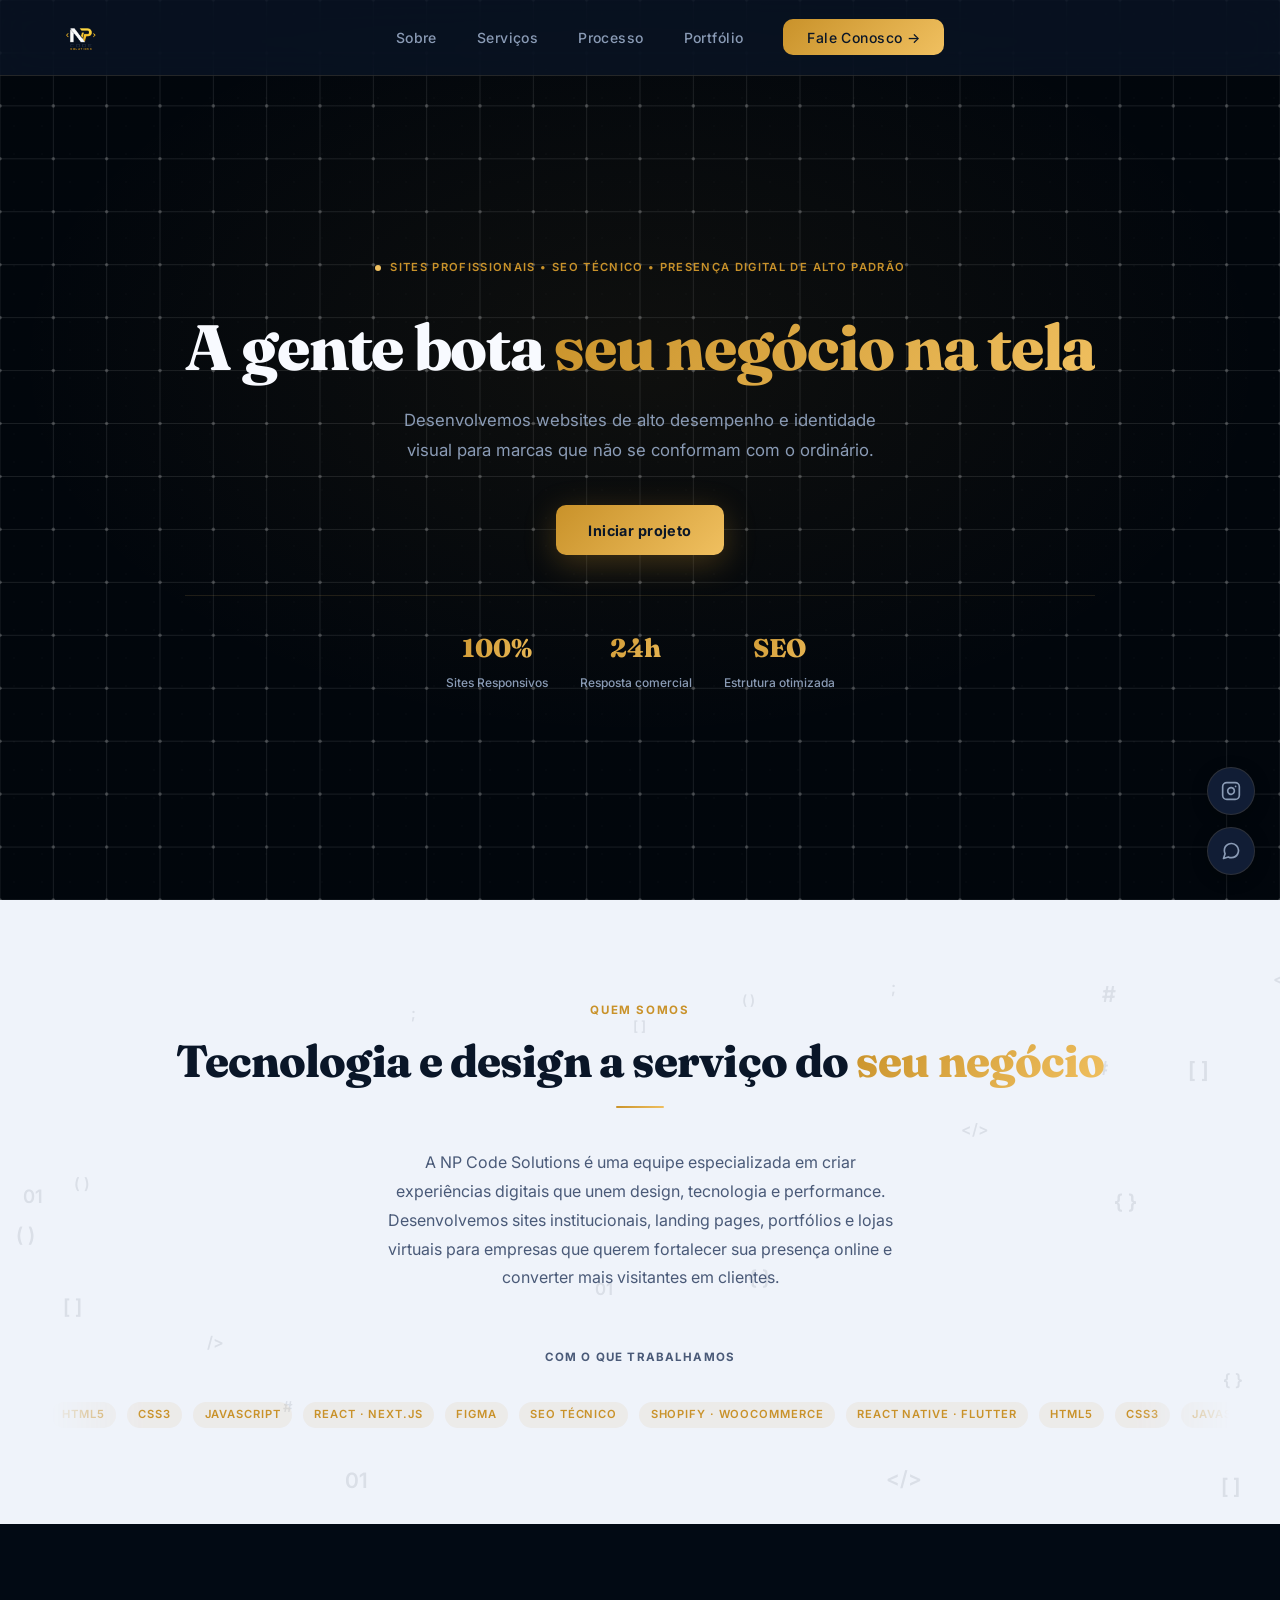
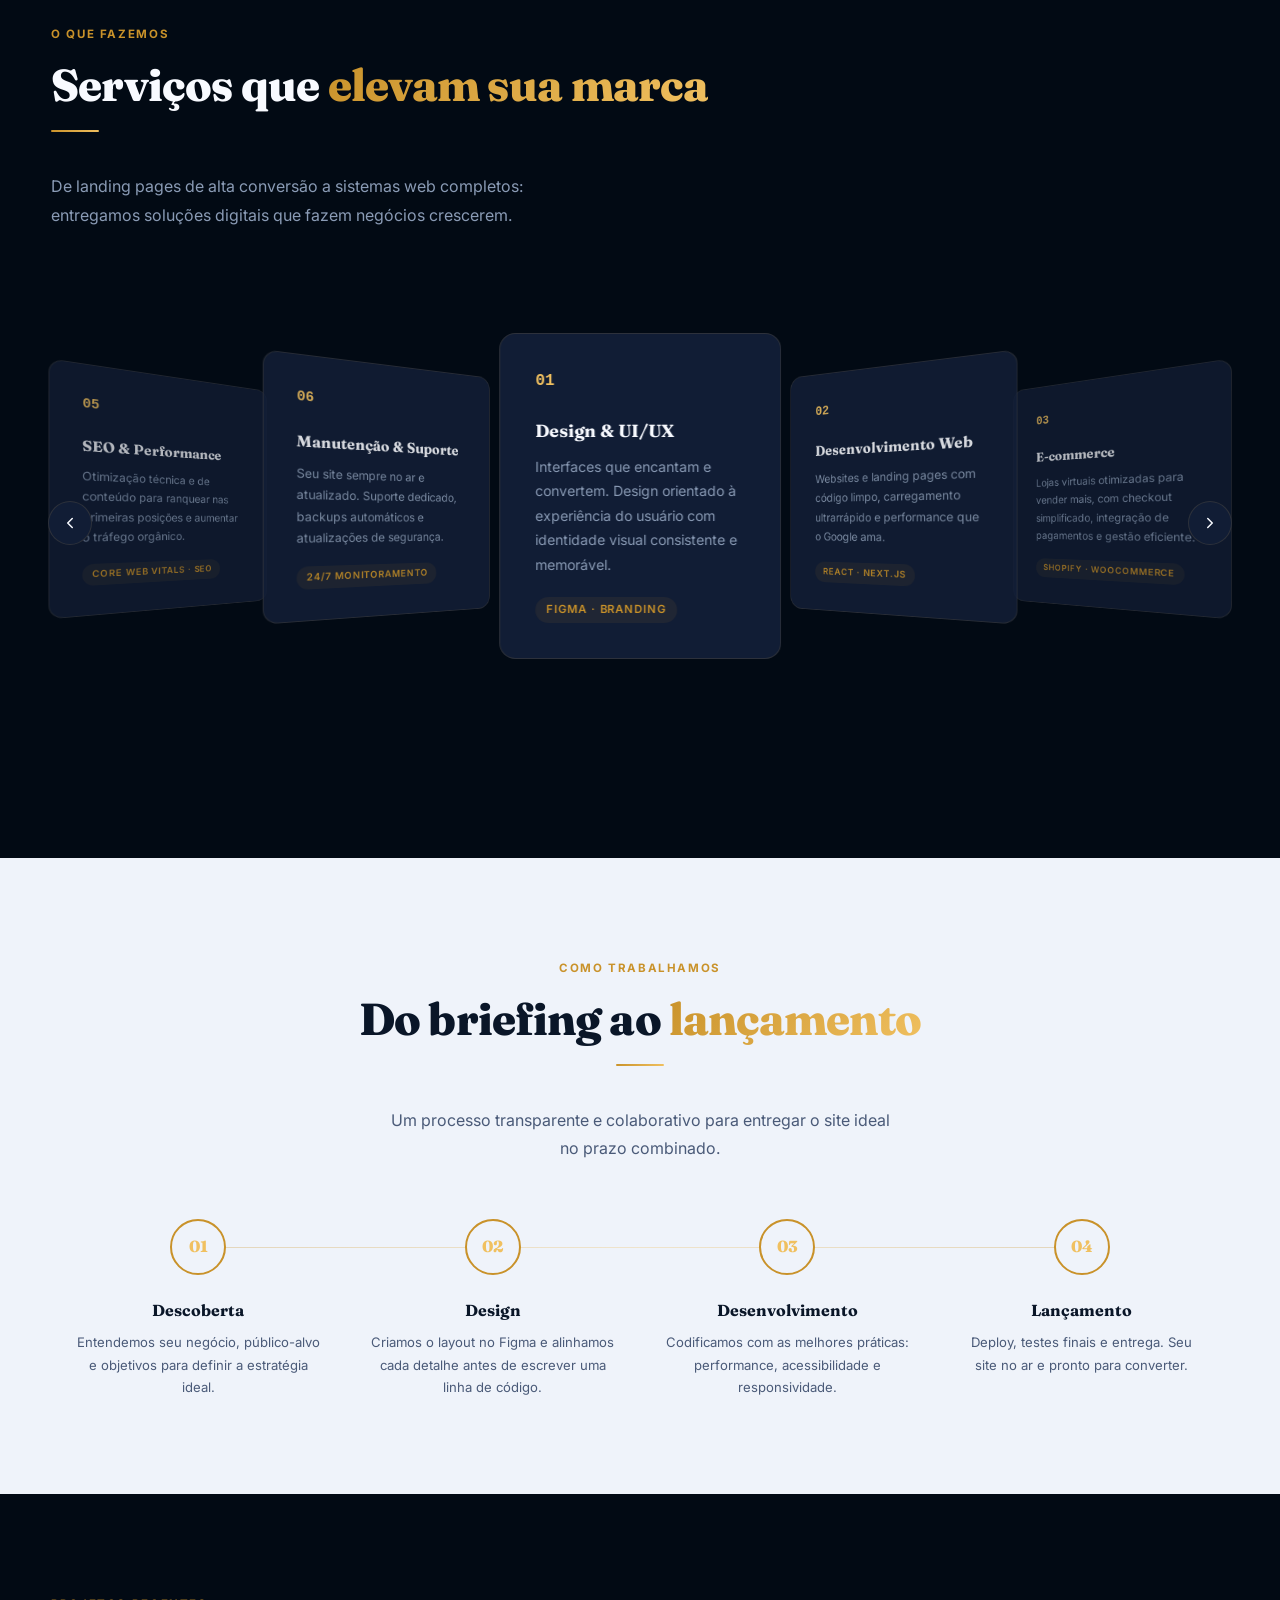
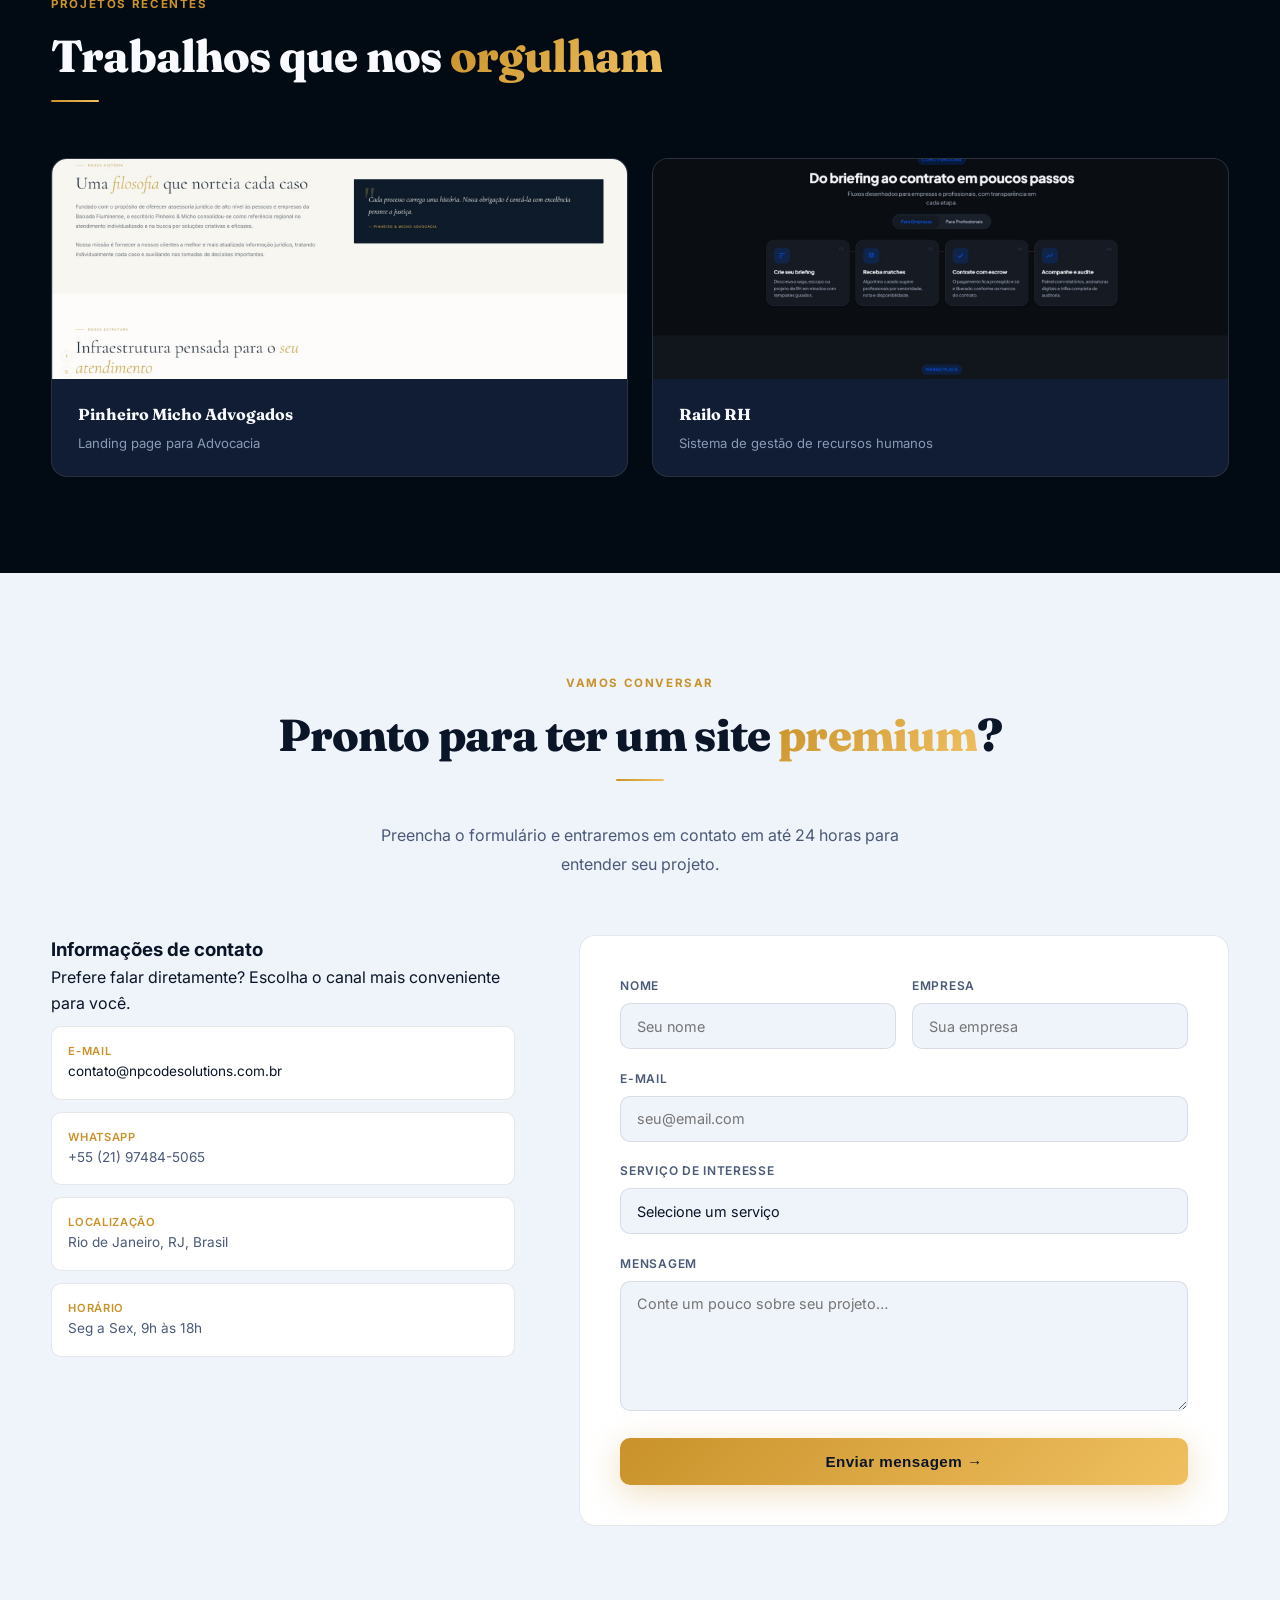
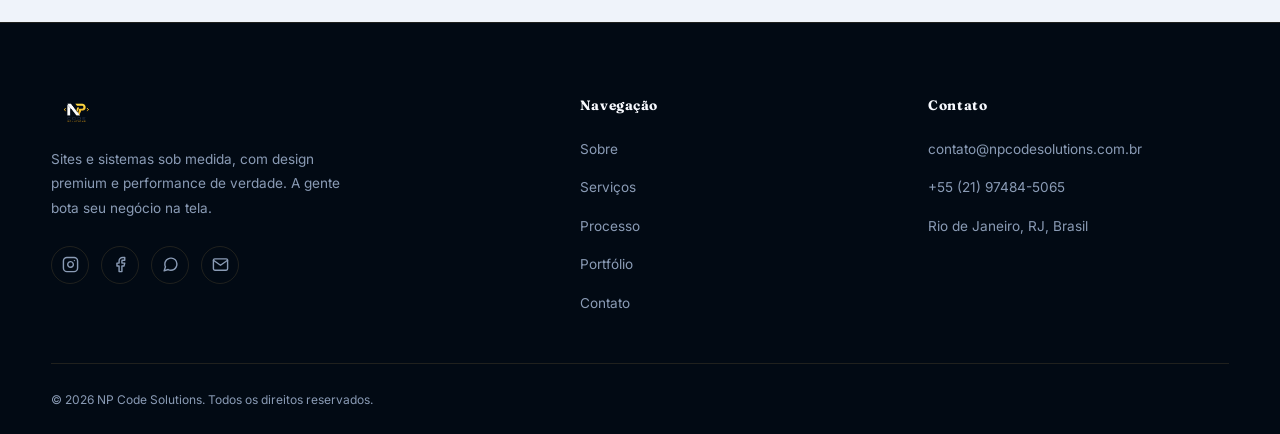
==== commit 819380aa: "Novo design" ====
--- a/index.html
+++ b/index.html
@@ -1,13 +1,13 @@
 <!DOCTYPE html>
-<html lang="pt-BR" data-theme="dark">
+<html lang="pt-BR">
 <head>
   <meta charset="UTF-8" />
   <meta name="viewport" content="width=device-width, initial-scale=1.0" />
-  <title>NP Code Solutions — Websites que Convertem!</title>
+  <title>NP Code Solutions | Websites que Convertem!</title>
   <link rel="icon" type="image/png" href="assets/logo.png">
   <link rel="preconnect" href="https://fonts.googleapis.com" />
   <link rel="preconnect" href="https://fonts.gstatic.com" crossorigin />
-  <link href="https://fonts.googleapis.com/css2?family=Syne:wght@400;600;700;800&family=Inter:wght@300;400;500;600&display=swap" rel="stylesheet" />
+  <link href="https://fonts.googleapis.com/css2?family=Fraunces:opsz,wght@9..144,300..900&family=Inter:wght@300;400;500;600&display=swap" rel="stylesheet" />
   <link rel="stylesheet" href="style.css" />
 </head>
 <body>
@@ -15,23 +15,16 @@
   <nav>
     <div class="container nav-inner">
       <a href="#" class="nav-logo">
-        <img id="logo" src="assets/logo branca.png" alt="NP Code Solutions" />
+        <img src="assets/logo branca.png" alt="NP Code Solutions" />
       </a>
       <ul class="nav-links">
+        <li><a href="#sobre">Sobre</a></li>
         <li><a href="#servicos">Serviços</a></li>
         <li><a href="#processo">Processo</a></li>
         <li><a href="#portfolio">Portfólio</a></li>
         <li><a href="#contato" class="nav-cta">Fale Conosco →</a></li>
       </ul>
       <div class="nav-right">
-        <button class="theme-btn" id="themeBtn" aria-label="Alternar tema">
-          <svg id="iconSun" viewBox="0 0 24 24" xmlns="http://www.w3.org/2000/svg">
-            <path d="M12 17a5 5 0 1 0 0-10 5 5 0 0 0 0 10zm0-12V3m0 18v-2M4.22 4.22l1.42 1.42m12.72 12.72 1.42 1.42M3 12H1m22 0h-2M4.22 19.78l1.42-1.42M18.36 5.64l1.42-1.42" stroke="currentColor" stroke-width="2" stroke-linecap="round" fill="none"/>
-          </svg>
-          <svg id="iconMoon" viewBox="0 0 24 24" xmlns="http://www.w3.org/2000/svg" style="display:none">
-            <path d="M21 12.79A9 9 0 1 1 11.21 3 7 7 0 0 0 21 12.79z" stroke="currentColor" stroke-width="2" stroke-linecap="round" fill="none"/>
-          </svg>
-        </button>
         <button class="hamburger" id="hamburger" aria-label="Menu">
           <span></span><span></span><span></span>
         </button>
@@ -41,6 +34,7 @@
 
   <!-- MOBILE MENU -->
   <div class="mobile-menu" id="mobileMenu">
+    <a href="#sobre" class="mob-link">Sobre</a>
     <a href="#servicos" class="mob-link">Serviços</a>
     <a href="#processo" class="mob-link">Processo</a>
     <a href="#portfolio" class="mob-link">Portfólio</a>
@@ -50,11 +44,11 @@
   <!-- HERO -->
   <section class="hero" id="inicio">
     <div class="hero-bg"></div>
-    <div class="hero-grid-lines"></div>
+    <canvas id="heroCanvas" class="hero-canvas" aria-hidden="true"></canvas>
     <div class="container hero-content">
       <div class="hero-text reveal">
-        <div class="hero-eyebrow">Sites profissionais - SEO Técnico - Presença digital profissional</div>
-        <h1>A gente bota <span class="gold">seu negocio na tela</span></h1>
+        <div class="hero-eyebrow">Sites profissionais • SEO técnico • Presença digital de alto padrão</div>
+        <h1>A gente bota <span class="gold">seu negócio na tela</span></h1>
         <p class="hero-sub">Desenvolvemos websites de alto desempenho e identidade visual para marcas que não se conformam com o ordinário.</p>
         <div class="hero-actions">
           <a href="#contato" class="btn-primary">Iniciar projeto</a>
@@ -65,24 +59,40 @@
           <div class="stat"><span>SEO</span><small>Estrutura otimizada</small></div>
         </div>
       </div>
-      <div class="code-window reveal" style="transition-delay:.15s">
-        <div class="code-titlebar">
-          <div class="dot dot-r"></div>
-          <div class="dot dot-y"></div>
-          <div class="dot dot-g"></div>
-          <span class="code-filename">index.tsx — NP Code</span>
-        </div>
-        <div class="code-body">
-          <div><span class="c-gray">// Transformando ideias em código</span></div>
-          <div>&nbsp;</div>
-          <div><span class="c-blue">const</span> <span class="c-white">website</span> <span class="c-gray">=</span> <span class="c-gold">createProject</span><span class="c-gray">({</span></div>
-          <div>&nbsp; <span class="c-green">design</span><span class="c-gray">:</span> <span class="c-gold">'premium'</span><span class="c-gray">,</span></div>
-          <div>&nbsp; <span class="c-green">performance</span><span class="c-gray">:</span> <span class="c-gold">'100/100'</span><span class="c-gray">,</span></div>
-          <div>&nbsp; <span class="c-green">responsivo</span><span class="c-gray">:</span> <span class="c-blue">true</span><span class="c-gray">,</span></div>
-          <div>&nbsp; <span class="c-green">conversão</span><span class="c-gray">:</span> <span class="c-gold">'maximizada'</span></div>
-          <div><span class="c-gray">})</span></div>
-          <div>&nbsp;</div>
-          <div><span class="c-blue">await</span> website<span class="c-gray">.</span><span class="c-gold">launch</span><span class="c-gray">()</span> <span class="cursor"></span></div>
+    </div>
+  </section>
+
+  <!-- SOBRE -->
+  <section class="section-light" id="sobre">
+    <canvas id="aboutCanvas" class="about-canvas" aria-hidden="true"></canvas>
+    <div class="container">
+      <div class="reveal text-center">
+        <span class="section-label">Quem somos</span>
+        <h2 class="section-title">Tecnologia e design a serviço do <span class="gold">seu negócio</span></h2>
+        <div class="divider center"></div>
+        <p class="section-sub">A NP Code Solutions é uma equipe especializada em criar experiências digitais que unem design, tecnologia e performance. Desenvolvemos sites institucionais, landing pages, portfólios e lojas virtuais para empresas que querem fortalecer sua presença online e converter mais visitantes em clientes.</p>
+      </div>
+      <div class="about-stack reveal" style="transition-delay:.1s">
+        <span class="about-stack-label">Com o que trabalhamos</span>
+        <div class="about-marquee">
+          <div class="about-tags-track">
+            <span class="service-tag">HTML5</span>
+            <span class="service-tag">CSS3</span>
+            <span class="service-tag">JavaScript</span>
+            <span class="service-tag">React · Next.js</span>
+            <span class="service-tag">Figma</span>
+            <span class="service-tag">SEO Técnico</span>
+            <span class="service-tag">Shopify · WooCommerce</span>
+            <span class="service-tag">React Native · Flutter</span>
+            <span class="service-tag" aria-hidden="true">HTML5</span>
+            <span class="service-tag" aria-hidden="true">CSS3</span>
+            <span class="service-tag" aria-hidden="true">JavaScript</span>
+            <span class="service-tag" aria-hidden="true">React · Next.js</span>
+            <span class="service-tag" aria-hidden="true">Figma</span>
+            <span class="service-tag" aria-hidden="true">SEO Técnico</span>
+            <span class="service-tag" aria-hidden="true">Shopify · WooCommerce</span>
+            <span class="service-tag" aria-hidden="true">React Native · Flutter</span>
+          </div>
         </div>
       </div>
     </div>
@@ -95,51 +105,61 @@
         <span class="section-label">O que fazemos</span>
         <h2 class="section-title">Serviços que <span class="gold">elevam sua marca</span></h2>
         <div class="divider"></div>
-        <p class="section-sub">De landing pages de alta conversão a sistemas web completos — entregamos soluções digitais que fazem negócios crescerem.</p>
-      </div>
-      <div class="services-grid">
-        <div class="service-card reveal">
-          <div class="service-icon">01</div>
-          <h3>Design & UI/UX</h3>
-          <p>Interfaces que encantam e convertem. Design orientado à experiência do usuário com identidade visual consistente e memorável.</p>
-          <span class="service-tag">Figma · Branding</span>
-        </div>
-        <div class="service-card reveal" style="transition-delay:.1s">
-          <div class="service-icon">02</div>
-          <h3>Desenvolvimento Web</h3>
-          <p>Websites e landing pages com código limpo, carregamento ultrarrápido e performance que o Google ama.</p>
-          <span class="service-tag">React · Next.js</span>
-        </div>
-        <div class="service-card reveal" style="transition-delay:.2s">
-          <div class="service-icon">03</div>
-          <h3>E-commerce</h3>
-          <p>Lojas virtuais otimizadas para vender mais — checkout simplificado, integração de pagamentos e gestão eficiente.</p>
-          <span class="service-tag">Shopify · WooCommerce</span>
-        </div>
-        <div class="service-card reveal" style="transition-delay:.3s">
-          <div class="service-icon">04</div>
-          <h3>Aplicativos Mobile</h3>
-          <p>Apps nativos e híbridos para iOS e Android. Da ideia ao lançamento nas stores com foco em usabilidade.</p>
-          <span class="service-tag">React Native · Flutter</span>
-        </div>
-        <div class="service-card reveal" style="transition-delay:.4s">
-          <div class="service-icon">05</div>
-          <h3>SEO & Performance</h3>
-          <p>Otimização técnica e de conteúdo para ranquear nas primeiras posições e aumentar o tráfego orgânico.</p>
-          <span class="service-tag">Core Web Vitals · SEO</span>
-        </div>
-        <div class="service-card reveal" style="transition-delay:.5s">
-          <div class="service-icon">06</div>
-          <h3>Manutenção & Suporte</h3>
-          <p>Seu site sempre no ar e atualizado. Suporte dedicado, backups automáticos e atualizações de segurança.</p>
-          <span class="service-tag">24/7 Monitoramento</span>
-        </div>
-      </div>
-    </div>
+        <p class="section-sub">De landing pages de alta conversão a sistemas web completos: entregamos soluções digitais que fazem negócios crescerem.</p>
+      </div>
+    </div>
+    <div class="coverflow reveal" role="region" aria-roledescription="carousel" aria-label="Serviços">
+        <div class="coverflow-frame" id="coverflowFrame" tabindex="0">
+          <div class="coverflow-track" id="coverflowTrack">
+            <div class="coverflow-card service-card" role="group" aria-roledescription="slide" aria-label="1 de 6">
+              <div class="service-icon">01</div>
+              <h3>Design & UI/UX</h3>
+              <p>Interfaces que encantam e convertem. Design orientado à experiência do usuário com identidade visual consistente e memorável.</p>
+              <span class="service-tag">Figma · Branding</span>
+            </div>
+            <div class="coverflow-card service-card" role="group" aria-roledescription="slide" aria-label="2 de 6">
+              <div class="service-icon">02</div>
+              <h3>Desenvolvimento Web</h3>
+              <p>Websites e landing pages com código limpo, carregamento ultrarrápido e performance que o Google ama.</p>
+              <span class="service-tag">React · Next.js</span>
+            </div>
+            <div class="coverflow-card service-card" role="group" aria-roledescription="slide" aria-label="3 de 6">
+              <div class="service-icon">03</div>
+              <h3>E-commerce</h3>
+              <p>Lojas virtuais otimizadas para vender mais, com checkout simplificado, integração de pagamentos e gestão eficiente.</p>
+              <span class="service-tag">Shopify · WooCommerce</span>
+            </div>
+            <div class="coverflow-card service-card" role="group" aria-roledescription="slide" aria-label="4 de 6">
+              <div class="service-icon">04</div>
+              <h3>Aplicativos Mobile</h3>
+              <p>Apps nativos e híbridos para iOS e Android. Da ideia ao lançamento nas stores com foco em usabilidade.</p>
+              <span class="service-tag">React Native · Flutter</span>
+            </div>
+            <div class="coverflow-card service-card" role="group" aria-roledescription="slide" aria-label="5 de 6">
+              <div class="service-icon">05</div>
+              <h3>SEO & Performance</h3>
+              <p>Otimização técnica e de conteúdo para ranquear nas primeiras posições e aumentar o tráfego orgânico.</p>
+              <span class="service-tag">Core Web Vitals · SEO</span>
+            </div>
+            <div class="coverflow-card service-card" role="group" aria-roledescription="slide" aria-label="6 de 6">
+              <div class="service-icon">06</div>
+              <h3>Manutenção & Suporte</h3>
+              <p>Seu site sempre no ar e atualizado. Suporte dedicado, backups automáticos e atualizações de segurança.</p>
+              <span class="service-tag">24/7 Monitoramento</span>
+            </div>
+          </div>
+        </div>
+        <button type="button" class="coverflow-nav coverflow-prev" aria-label="Serviço anterior">
+          <svg viewBox="0 0 24 24" fill="none" stroke="currentColor" stroke-width="2" stroke-linecap="round" stroke-linejoin="round"><polyline points="15 18 9 12 15 6"/></svg>
+        </button>
+        <button type="button" class="coverflow-nav coverflow-next" aria-label="Próximo serviço">
+          <svg viewBox="0 0 24 24" fill="none" stroke="currentColor" stroke-width="2" stroke-linecap="round" stroke-linejoin="round"><polyline points="9 18 15 12 9 6"/></svg>
+        </button>
+      </div>
   </section>
 
   <!-- PROCESS -->
-  <section class="process" id="processo">
+  <section class="process section-light" id="processo">
     <div class="container">
       <div class="reveal text-center">
         <span class="section-label">Como trabalhamos</span>
@@ -228,7 +248,7 @@
   <!-- TESTIMONIALS -->
 
   <!-- CONTACT -->
-  <section id="contato">
+  <section class="section-light" id="contato">
     <div class="container">
       <div class="reveal text-center">
         <span class="section-label">Vamos conversar</span>
@@ -255,13 +275,13 @@
           <div class="contact-detail">
             <div>
               <strong>Localização</strong>
-              <span>Rio de Janeiro, RJ — Brasil</span>
+              <span>Rio de Janeiro, RJ, Brasil</span>
             </div>
           </div>
           <div class="contact-detail">
             <div>
               <strong>Horário</strong>
-              <span>Seg–Sex, 9h às 18h</span>
+              <span>Seg a Sex, 9h às 18h</span>
             </div>
           </div>
         </div>
@@ -312,31 +332,91 @@
 
   <!-- FOOTER -->
   <footer>
-    <div class="container footer-inner">
-      <a href="#" class="footer-logo">
-        <img id="logo" src="assets/logo branca.png" alt="NP Code Solutions" />
+    <div class="container footer-top">
+      <div class="footer-brand">
+        <a href="#" class="footer-logo">
+          <img src="assets/logo branca.png" alt="NP Code Solutions" />
+        </a>
+        <p class="footer-tagline">Sites e sistemas sob medida, com design premium e performance de verdade. A gente bota seu negócio na tela.</p>
+        <div class="footer-social">
+          <a href="https://www.instagram.com/np_code.solutions/" target="_blank" rel="noopener" class="social-icon" aria-label="Instagram">
+            <svg viewBox="0 0 24 24" fill="none" stroke="currentColor" stroke-width="2" stroke-linecap="round" stroke-linejoin="round">
+              <rect x="2" y="2" width="20" height="20" rx="5" ry="5"/>
+              <path d="M16 11.37A4 4 0 1 1 12.63 8 4 4 0 0 1 16 11.37z"/>
+              <circle cx="17.5" cy="6.5" r="1" fill="currentColor" stroke="none"/>
+            </svg>
+          </a>
+          <a href="#" target="_blank" rel="noopener" class="social-icon" aria-label="Facebook">
+            <svg viewBox="0 0 24 24" fill="none" stroke="currentColor" stroke-width="2" stroke-linecap="round" stroke-linejoin="round">
+              <path d="M18 2h-3a5 5 0 0 0-5 5v3H7v4h3v8h4v-8h3l1-4h-4V7a1 1 0 0 1 1-1h3z"/>
+            </svg>
+          </a>
+          <a href="https://wa.me/5521974845065" target="_blank" rel="noopener" class="social-icon" aria-label="WhatsApp">
+            <svg viewBox="0 0 24 24" fill="none" stroke="currentColor" stroke-width="2" stroke-linecap="round" stroke-linejoin="round">
+              <path d="M21 11.5a8.38 8.38 0 0 1-.9 3.8 8.5 8.5 0 0 1-7.6 4.7 8.38 8.38 0 0 1-3.8-.9L3 21l1.9-5.7a8.38 8.38 0 0 1-.9-3.8 8.5 8.5 0 0 1 4.7-7.6 8.38 8.38 0 0 1 3.8-.9h.5a8.48 8.48 0 0 1 8 8v.5z"/>
+            </svg>
+          </a>
+          <a href="mailto:contato@npcodesolutions.com.br" class="social-icon" aria-label="E-mail">
+            <svg viewBox="0 0 24 24" fill="none" stroke="currentColor" stroke-width="2" stroke-linecap="round" stroke-linejoin="round">
+              <path d="M4 4h16c1.1 0 2 .9 2 2v12c0 1.1-.9 2-2 2H4c-1.1 0-2-.9-2-2V6c0-1.1.9-2 2-2z"/>
+              <polyline points="22,6 12,13 2,6"/>
+            </svg>
+          </a>
+        </div>
+      </div>
+      <div class="footer-col">
+        <h4>Navegação</h4>
+        <ul class="footer-links">
+          <li><a href="#sobre">Sobre</a></li>
+          <li><a href="#servicos">Serviços</a></li>
+          <li><a href="#processo">Processo</a></li>
+          <li><a href="#portfolio">Portfólio</a></li>
+          <li><a href="#contato">Contato</a></li>
+        </ul>
+      </div>
+      <div class="footer-col">
+        <h4>Contato</h4>
+        <ul class="footer-links">
+          <li><a href="mailto:contato@npcodesolutions.com.br">contato@npcodesolutions.com.br</a></li>
+          <li><a href="https://wa.me/5521974845065" target="_blank" rel="noopener">+55 (21) 97484-5065</a></li>
+          <li><span>Rio de Janeiro, RJ, Brasil</span></li>
+        </ul>
+      </div>
+    </div>
+    <div class="container footer-bottom">
+      <p class="footer-copy">© 2026 NP Code Solutions. Todos os direitos reservados.</p>
+    </div>
+  </footer>
+
+  <!-- FLOATING SOCIAL DOCK -->
+  <div class="float-dock">
+    <div class="float-item">
+      <div class="float-preview float-preview-simple">Siga no Instagram</div>
+      <a href="https://www.instagram.com/np_code.solutions/" target="_blank" rel="noopener" class="social-icon float-icon" aria-label="Instagram">
+        <svg viewBox="0 0 24 24" fill="none" stroke="currentColor" stroke-width="2" stroke-linecap="round" stroke-linejoin="round">
+          <rect x="2" y="2" width="20" height="20" rx="5" ry="5"/>
+          <path d="M16 11.37A4 4 0 1 1 12.63 8 4 4 0 0 1 16 11.37z"/>
+          <circle cx="17.5" cy="6.5" r="1" fill="currentColor" stroke="none"/>
+        </svg>
       </a>
-      <ul class="footer-links">
-        <li><a href="#servicos">Serviços</a></li>
-        <li><a href="#contato">Contato</a></li>
-      </ul>
-      <p class="footer-copy">© 2026 NP Code Solutions. Todos os direitos reservados.</p>
-    </div>
-  </footer>
-
-  <!-- WHATSAPP -->
-  <div class="whatsapp-box">
-    <div class="whatsapp-preview">
-      <strong>Fale conosco</strong>
-      <p>Olá! Precisa de ajuda?</p>
-    </div>
-    <a
-      href="https://wa.me/5521974845065?text=Olá!%20Vim%20pelo%20site%20e%20gostaria%20de%20mais%20informações."
-      target="_blank"
-      class="whatsapp-button"
-    >
-      <img src="assets/whatsapp.png" alt="WhatsApp">
-    </a>
+    </div>
+    <div class="float-item">
+      <div class="float-preview">
+        <strong>Fale conosco</strong>
+        <p>Olá! Precisa de ajuda?</p>
+      </div>
+      <a
+        href="https://wa.me/5521974845065?text=Olá!%20Vim%20pelo%20site%20e%20gostaria%20de%20mais%20informações."
+        target="_blank"
+        rel="noopener"
+        class="social-icon float-icon"
+        aria-label="WhatsApp"
+      >
+        <svg viewBox="0 0 24 24" fill="none" stroke="currentColor" stroke-width="2" stroke-linecap="round" stroke-linejoin="round">
+          <path d="M21 11.5a8.38 8.38 0 0 1-.9 3.8 8.5 8.5 0 0 1-7.6 4.7 8.38 8.38 0 0 1-3.8-.9L3 21l1.9-5.7a8.38 8.38 0 0 1-.9-3.8 8.5 8.5 0 0 1 4.7-7.6 8.38 8.38 0 0 1 3.8-.9h.5a8.48 8.48 0 0 1 8 8v.5z"/>
+        </svg>
+      </a>
+    </div>
   </div>
 
   <script src="script.js"></script>
--- a/style.css
+++ b/style.css
@@ -18,14 +18,17 @@
   --transition: .35s cubic-bezier(.4,0,.2,1);
 }
 
-[data-theme="light"] {
+/* Premium alternating section theme — replaces the old dark/light toggle.
+   Applied to specific <section> elements to alternate white/navy bands. */
+.section-light {
   --bg: #EFF3FA;
   --bg-card: #FFFFFF;
   --fg: #0A1628;
   --fg-muted: #4A5A78;
   --border: rgba(10,22,40,.10);
   --shadow: 0 24px 64px rgba(10,22,40,.12);
-  --navy-mid: #E0E8F8;
+  background: var(--bg);
+  color: var(--fg);
 }
 
 /* ── RESET ──────────────────────────────────────────────── */
@@ -101,10 +104,6 @@
   transition: background var(--transition), border-color var(--transition);
 }
 
-[data-theme="light"] nav {
-  background: rgba(239,243,250,.8);
-}
-
 .nav-inner {
   display: flex;
   align-items: center;
@@ -136,16 +135,6 @@
 }
 
 .nav-cta {
-  padding: .55rem 1.4rem;
-  border: 1px solid var(--gold-lo);
-  border-radius: 8px;
-  font-size: .875rem;
-  font-weight: 600;
-  color: var(--gold-hi) !important;
-  transition: background var(--transition), color var(--transition);
-}
-
-.nav-cta:hover {
   padding: .6rem 1.5rem;
   background: var(--gold-grad);
   border: none;
@@ -155,40 +144,12 @@
   letter-spacing: .03em;
   color: #0A1628 !important;
   -webkit-text-fill-color: #0A1628;
-  transition: opacity var(--transition), transform var(--transition), box-shadow var(--transition);
-  box-shadow: 0 6px 24px rgba(201,146,42,.3);
 }
 
 .nav-right {
   display: flex;
   align-items: center;
   gap: 1rem;
-}
-
-/* theme toggle */
-.theme-btn {
-  background: none;
-  border: none;
-  cursor: pointer;
-  width: 36px;
-  height: 36px;
-  border-radius: 50%;
-  display: flex;
-  align-items: center;
-  justify-content: center;
-  color: var(--fg-muted);
-  transition: color var(--transition), background var(--transition);
-}
-
-.theme-btn:hover {
-  color: var(--gold-hi);
-  background: var(--border);
-}
-
-.theme-btn svg {
-  width: 18px;
-  height: 18px;
-  fill: currentColor;
 }
 
 /* hamburger */
@@ -239,17 +200,13 @@
   transition: opacity var(--transition);
 }
 
-[data-theme="light"] .mobile-menu {
-  background: var(--bg);
-}
-
 .mobile-menu.open {
   opacity: 1;
   pointer-events: all;
 }
 
 .mobile-menu a {
-  font-family: 'Syne', sans-serif;
+  font-family: 'Fraunces', serif;
   font-size: 2rem;
   font-weight: 700;
   color: var(--fg-muted);
@@ -274,29 +231,25 @@
   position: absolute;
   inset: 0;
   pointer-events: none;
-  background: radial-gradient(ellipse 70% 60% at 65% 40%, rgba(201,146,42,.07) 0%, transparent 70%);
-}
-
-[data-theme="light"] .hero-bg {
-  background: radial-gradient(ellipse 70% 60% at 65% 40%, rgba(201,146,42,.10) 0%, transparent 70%);
-}
-
-.hero-grid-lines {
+  background:
+    radial-gradient(ellipse 70% 60% at 50% 40%, rgba(201,146,42,.07) 0%, transparent 70%),
+    linear-gradient(rgba(0,0,0,.4), rgba(0,0,0,.4));
+}
+
+.hero-canvas {
   position: absolute;
   inset: 0;
+  width: 100%;
+  height: 100%;
   pointer-events: none;
-  background-image:
-    linear-gradient(var(--border) 1px, transparent 1px),
-    linear-gradient(90deg, var(--border) 1px, transparent 1px);
-  background-size: 60px 60px;
-  mask-image: radial-gradient(ellipse 80% 80% at 50% 50%, black 30%, transparent 100%);
+  z-index: 0;
 }
 
 .hero-content {
-  display: grid;
-  grid-template-columns: 1fr 1fr;
-  gap: 5rem;
-  align-items: center;
+  display: flex;
+  flex-direction: column;
+  align-items: center;
+  text-align: center;
   position: relative;
   z-index: 1;
 }
@@ -333,7 +286,7 @@
 }
 
 h1 {
-  font-family: 'Syne', sans-serif;
+  font-family: 'Fraunces', serif;
   font-size: clamp(2.4rem, 5vw, 4rem);
   font-weight: 800;
   line-height: 1.08;
@@ -345,6 +298,7 @@
   font-size: 1.05rem;
   color: var(--fg-muted);
   max-width: 480px;
+  margin-inline: auto;
   margin-bottom: 2.5rem;
   line-height: 1.8;
 }
@@ -353,6 +307,7 @@
   display: flex;
   gap: 1rem;
   flex-wrap: wrap;
+  justify-content: center;
 }
 
 .btn-primary {
@@ -393,101 +348,10 @@
   transform: translateY(-2px);
 }
 
-/* Code window */
-.code-window {
-  background: var(--bg-card);
-  border: 1px solid var(--border);
-  border-radius: var(--radius);
-  box-shadow: var(--shadow);
-  overflow: hidden;
-  font-family: 'Inter', monospace;
-  font-size: .8rem;
-  position: relative;
-}
-
-.code-titlebar {
-  display: flex;
-  align-items: center;
-  gap: .5rem;
-  padding: .75rem 1rem;
-  background: rgba(255,255,255,.03);
-  border-bottom: 1px solid var(--border);
-}
-
-[data-theme="light"] .code-titlebar {
-  background: rgba(0,0,0,.03);
-}
-
-.dot {
-  width: 10px;
-  height: 10px;
-  border-radius: 50%;
-}
-
-.dot-r {
-  background: #FF5F57;
-}
-
-.dot-y {
-  background: #FEBC2E;
-}
-
-.dot-g {
-  background: #28C840;
-}
-
-.code-filename {
-  margin-left: .5rem;
-  font-size: .72rem;
-  color: var(--fg-muted);
-}
-
-.code-body {
-  padding: 1.4rem 1.6rem;
-  line-height: 2;
-}
-
-.c-gray {
-  color: var(--fg-muted);
-}
-
-.c-gold {
-  color: #F0C060;
-}
-
-.c-blue {
-  color: #7EB8F7;
-}
-
-.c-green {
-  color: #68D391;
-}
-
-.c-white {
-  color: var(--fg);
-}
-
-.cursor {
-  display: inline-block;
-  width: 2px;
-  height: 1em;
-  background: var(--gold-hi);
-  vertical-align: text-bottom;
-  animation: blink 1s step-end infinite;
-}
-
-@keyframes blink {
-  0%, 100% {
-    opacity: 1;
-  }
-  50% {
-    opacity: 0;
-  }
-}
-
 .hero-stats {
   display: flex;
   gap: 2rem;
+  justify-content: center;
   margin-top: 2.5rem;
   padding-top: 2rem;
   border-top: 1px solid var(--border);
@@ -495,7 +359,7 @@
 
 .stat span {
   display: block;
-  font-family: 'Syne', sans-serif;
+  font-family: 'Fraunces', serif;
   font-size: 1.6rem;
   font-weight: 800;
   background: var(--gold-grad);
@@ -526,7 +390,7 @@
 }
 
 .section-title {
-  font-family: 'Syne', sans-serif;
+  font-family: 'Fraunces', serif;
   font-size: clamp(1.8rem, 3.5vw, 2.8rem);
   font-weight: 800;
   line-height: 1.15;
@@ -561,12 +425,144 @@
   margin-inline: auto;
 }
 
-/* ── SERVICES ────────────────────────────────────────────── */
-.services-grid {
-  display: grid;
-  grid-template-columns: repeat(3, 1fr);
-  gap: 1.5rem;
+/* ── ABOUT ───────────────────────────────────────────────── */
+#sobre {
+  position: relative;
+  overflow: hidden;
+}
+
+.about-canvas {
+  position: absolute;
+  inset: 0;
+  width: 100%;
+  height: 100%;
+  pointer-events: none;
+  z-index: 0;
+}
+
+#sobre .container {
+  position: relative;
+  z-index: 1;
+}
+
+.about-stack {
   margin-top: 3.5rem;
+  text-align: center;
+}
+
+.about-stack-label {
+  display: block;
+  font-size: .72rem;
+  font-weight: 700;
+  letter-spacing: .1em;
+  text-transform: uppercase;
+  color: var(--fg-muted);
+  margin-bottom: 1rem;
+}
+
+.about-marquee {
+  overflow: hidden;
+  -webkit-mask-image: linear-gradient(90deg, transparent, #000 8%, #000 92%, transparent);
+  mask-image: linear-gradient(90deg, transparent, #000 8%, #000 92%, transparent);
+}
+
+.about-tags-track {
+  display: flex;
+  gap: .7rem;
+  width: max-content;
+  animation: marquee 22s linear infinite;
+}
+
+.about-marquee:hover .about-tags-track {
+  animation-play-state: paused;
+}
+
+@keyframes marquee {
+  from {
+    transform: translateX(0);
+  }
+  to {
+    transform: translateX(-50%);
+  }
+}
+
+/* ── SERVICES (coverflow) ────────────────────────────────── */
+.coverflow {
+  position: relative;
+  width: 100vw;
+  margin-left: calc(50% - 50vw);
+  margin-top: 3.5rem;
+  --cf-card: clamp(240px, 22vw, 380px);
+}
+
+.coverflow-frame {
+  cursor: grab;
+  overflow: hidden;
+  padding: 3rem 0;
+  outline: none;
+  perspective: calc(var(--cf-card) * 3);
+  touch-action: pan-y;
+}
+
+.coverflow-frame:active {
+  cursor: grabbing;
+}
+
+.coverflow-track {
+  position: relative;
+  height: calc(var(--cf-card) * 1.35);
+  transform-style: preserve-3d;
+}
+
+.coverflow-card.service-card {
+  position: absolute;
+  left: 50%;
+  top: 0;
+  width: var(--cf-card);
+  will-change: transform, opacity;
+  user-select: none;
+}
+
+.coverflow-nav {
+  position: absolute;
+  top: 50%;
+  z-index: 200;
+  width: 44px;
+  height: 44px;
+  border-radius: 50%;
+  display: flex;
+  align-items: center;
+  justify-content: center;
+  border: 1px solid var(--border);
+  background: var(--bg-card);
+  color: var(--fg);
+  transform: translateY(-50%);
+  transition: border-color var(--transition), background var(--transition), color var(--transition);
+}
+
+.coverflow-nav svg {
+  width: 18px;
+  height: 18px;
+}
+
+.coverflow-nav:hover {
+  border-color: transparent;
+  background: var(--gold-grad);
+  color: #0A1628;
+}
+
+.coverflow-prev {
+  left: clamp(12px, 4vw, 48px);
+}
+
+.coverflow-next {
+  right: clamp(12px, 4vw, 48px);
+}
+
+@media (max-width: 600px) {
+  .coverflow-nav {
+    display: none;
+  }
 }
 
 .service-card {
@@ -574,7 +570,7 @@
   background: var(--bg-card);
   border: 1px solid var(--border);
   border-radius: var(--radius);
-  transition: border-color var(--transition), transform var(--transition), box-shadow var(--transition);
+  transition: border-color var(--transition), box-shadow var(--transition);
   position: relative;
   overflow: hidden;
 }
@@ -590,7 +586,6 @@
 
 .service-card:hover {
   border-color: rgba(201,146,42,.35);
-  transform: translateY(-4px);
   box-shadow: 0 20px 50px rgba(0,0,0,.25);
 }
 
@@ -610,7 +605,7 @@
 }
 
 .service-card h3 {
-  font-family: 'Syne', sans-serif;
+  font-family: 'Fraunces', serif;
   font-size: 1.1rem;
   font-weight: 700;
   margin-bottom: .6rem;
@@ -636,14 +631,6 @@
 }
 
 /* ── PROCESS ─────────────────────────────────────────────── */
-.process {
-  background: var(--navy-mid);
-}
-
-[data-theme="light"] .process {
-  background: var(--bg-card);
-}
-
 .process-steps {
   display: grid;
   grid-template-columns: repeat(4, 1fr);
@@ -681,7 +668,7 @@
   align-items: center;
   justify-content: center;
   margin: 0 auto 1.4rem;
-  font-family: 'Syne', sans-serif;
+  font-family: 'Fraunces', serif;
   font-size: 1rem;
   font-weight: 800;
   color: var(--gold-hi);
@@ -694,7 +681,7 @@
 }
 
 .step h4 {
-  font-family: 'Syne', sans-serif;
+  font-family: 'Fraunces', serif;
   font-size: 1rem;
   font-weight: 700;
   margin-bottom: .5rem;
@@ -771,7 +758,7 @@
 }
 
 .portfolio-info h3 {
-  font-family: 'Syne', sans-serif;
+  font-family: 'Fraunces', serif;
   font-size: 1rem;
   font-weight: 700;
   margin-bottom: .35rem;
@@ -830,10 +817,6 @@
   background: var(--navy-mid);
 }
 
-[data-theme="light"] .testimonials {
-  background: var(--bg-card);
-}
-
 .testimonials-grid {
   display: grid;
   grid-template-columns: repeat(3, 1fr);
@@ -849,10 +832,6 @@
   transition: border-color var(--transition);
 }
 
-[data-theme="light"] .tcard {
-  background: var(--bg);
-}
-
 .tcard:hover {
   border-color: rgba(201,146,42,.3);
 }
@@ -886,7 +865,7 @@
   display: flex;
   align-items: center;
   justify-content: center;
-  font-family: 'Syne', sans-serif;
+  font-family: 'Fraunces', serif;
   font-size: .85rem;
   font-weight: 800;
   color: #0A1628;
@@ -918,7 +897,7 @@
 }
 
 .contact-info h3 {
-  font-family: 'Syne', sans-serif;
+  font-family: 'Fraunces', serif;
   font-size: 1.4rem;
   font-weight: 700;
   margin-bottom: 1rem;
@@ -993,7 +972,7 @@
   margin-bottom: 1.2rem;
 }
 
-[data-theme="light"] .field select option {
+.section-light .field select option {
   background: var(--bg);
 }
 
@@ -1064,7 +1043,7 @@
 }
 
 .form-success h4 {
-  font-family: 'Syne', sans-serif;
+  font-family: 'Fraunces', serif;
   font-size: 1.2rem;
   font-weight: 700;
   margin-bottom: .5rem;
@@ -1077,29 +1056,76 @@
 
 /* ── FOOTER ──────────────────────────────────────────────── */
 footer {
-  padding: 3rem 0 2rem;
+  padding: 4.5rem 0 0;
   border-top: 1px solid var(--border);
 }
 
-.footer-inner {
-  display: flex;
-  align-items: center;
-  justify-content: space-between;
-  gap: 2rem;
-  flex-wrap: wrap;
-}
-
-.footer-logo img {
-  height: 32px;
+.footer-top {
+  display: grid;
+  grid-template-columns: 1.6fr 1fr 1fr;
+  gap: 3rem;
+  padding-bottom: 3rem;
+}
+
+.footer-brand .footer-logo img {
+  height: 34px;
+  margin-bottom: 1.1rem;
+}
+
+.footer-tagline {
+  font-size: .85rem;
+  color: var(--fg-muted);
+  line-height: 1.8;
+  max-width: 320px;
+  margin-bottom: 1.6rem;
+}
+
+.footer-social {
+  display: flex;
+  gap: .75rem;
+}
+
+.social-icon {
+  width: 38px;
+  height: 38px;
+  border-radius: 50%;
+  border: 1px solid var(--border);
+  display: flex;
+  align-items: center;
+  justify-content: center;
+  color: var(--fg-muted);
+  transition: color var(--transition), border-color var(--transition), background var(--transition), transform var(--transition);
+}
+
+.social-icon svg {
+  width: 17px;
+  height: 17px;
+}
+
+.social-icon:hover {
+  color: #0A1628;
+  border-color: transparent;
+  background: var(--gold-grad);
+  transform: translateY(-2px);
+}
+
+.footer-col h4 {
+  font-family: 'Fraunces', serif;
+  font-size: .85rem;
+  font-weight: 700;
+  letter-spacing: .04em;
+  margin-bottom: 1.2rem;
 }
 
 .footer-links {
   display: flex;
-  gap: 2rem;
-}
-
-.footer-links a {
-  font-size: .8rem;
+  flex-direction: column;
+  gap: .8rem;
+}
+
+.footer-links a,
+.footer-links span {
+  font-size: .85rem;
   color: var(--fg-muted);
   transition: color var(--transition);
 }
@@ -1108,13 +1134,19 @@
   color: var(--gold-hi);
 }
 
+.footer-bottom {
+  display: flex;
+  align-items: center;
+  justify-content: space-between;
+  gap: 1rem;
+  flex-wrap: wrap;
+  padding: 1.6rem 0;
+  border-top: 1px solid var(--border);
+}
+
 .footer-copy {
   font-size: .75rem;
   color: var(--fg-muted);
-}
-
-[data-theme="light"] .footer-logo img {
-  content: url('assets/logodark.png');
 }
 
 /* ── SCROLL REVEAL ───────────────────────────────────────── */
@@ -1129,56 +1161,73 @@
   transform: none;
 }
 
-/* WHATSAPP */
-.whatsapp-box {
+/* FLOATING SOCIAL DOCK */
+.float-dock {
   position: fixed;
   right: 25px;
   bottom: 25px;
   z-index: 9999;
-}
-
-.whatsapp-button {
-  width: 45px;
-  height: 45px;
-  background: #25d366;
-  border-radius: 50%;
-  display: flex;
-  align-items: center;
-  justify-content: center;
-  box-shadow: 0 4px 12px rgba(0,0,0,0.3);
-}
-
-.whatsapp-button img {
-  width: 34px;
-}
-
-.whatsapp-preview {
+  display: flex;
+  flex-direction: column;
+  gap: .75rem;
+}
+
+.float-item {
+  position: relative;
+}
+
+.float-icon {
+  width: 48px;
+  height: 48px;
+  background: var(--navy-card);
+  box-shadow: 0 4px 16px rgba(0,0,0,.3);
+}
+
+.float-icon svg {
+  width: 20px;
+  height: 20px;
+}
+
+.float-preview {
   position: absolute;
-  right: 70px;
-  bottom: 8px;
-  width: 220px;
-  background: white;
-  color: #222;
-  padding: 12px;
-  border-radius: 12px;
-  box-shadow: 0 4px 14px rgba(0,0,0,0.2);
-  font-family: Arial, sans-serif;
+  right: 60px;
+  bottom: 4px;
+  width: 200px;
+  background: var(--navy-card);
+  color: var(--white);
+  border: 1px solid var(--border);
+  padding: 12px 14px;
+  border-radius: 10px;
+  box-shadow: 0 8px 24px rgba(0,0,0,.35);
+  font-family: 'Inter', sans-serif;
+  font-size: .8rem;
+  line-height: 1.5;
   opacity: 0;
   pointer-events: none;
   transform: translateX(10px);
-  transition: 0.3s;
-}
-
-.whatsapp-box:hover .whatsapp-preview {
+  transition: opacity var(--transition), transform var(--transition);
+}
+
+.float-preview strong {
+  display: block;
+  font-size: .82rem;
+  margin-bottom: .2rem;
+}
+
+.float-preview-simple {
+  display: flex;
+  align-items: center;
+  white-space: nowrap;
+  width: auto;
+}
+
+.float-item:hover .float-preview {
   opacity: 1;
   transform: translateX(0);
 }
 
 /* ── RESPONSIVE ──────────────────────────────────────────── */
 @media (max-width: 900px) {
-  .services-grid {
-    grid-template-columns: 1fr 1fr;
-  }
   .process-steps {
     grid-template-columns: 1fr 1fr;
     gap: 2rem;
@@ -1186,14 +1235,6 @@
   .process-steps::before {
     display: none;
   }
-  .hero-content {
-    grid-template-columns: 1fr;
-    gap: 3rem;
-  }
-  .code-window {
-    max-width: 480px;
-    margin: 0 auto;
-  }
   .portfolio-grid {
     grid-template-columns: 1fr;
   }
@@ -1203,12 +1244,15 @@
   .contact-wrap {
     grid-template-columns: 1fr;
   }
+  .footer-top {
+    grid-template-columns: 1fr 1fr;
+  }
+  .footer-brand {
+    grid-column: 1 / -1;
+  }
 }
 
 @media (max-width: 600px) {
-  .services-grid {
-    grid-template-columns: 1fr;
-  }
   .process-steps {
     grid-template-columns: 1fr;
   }
@@ -1230,13 +1274,22 @@
   .form-row {
     grid-template-columns: 1fr;
   }
-  .footer-inner {
-    flex-direction: column;
+  .footer-top {
+    grid-template-columns: 1fr;
     text-align: center;
   }
-  .footer-links {
-    flex-wrap: wrap;
+  .footer-brand {
+    grid-column: auto;
+  }
+  .footer-tagline {
+    margin-inline: auto;
+  }
+  .footer-social {
     justify-content: center;
+  }
+  .footer-bottom {
+    justify-content: center;
+    text-align: center;
   }
 }
 
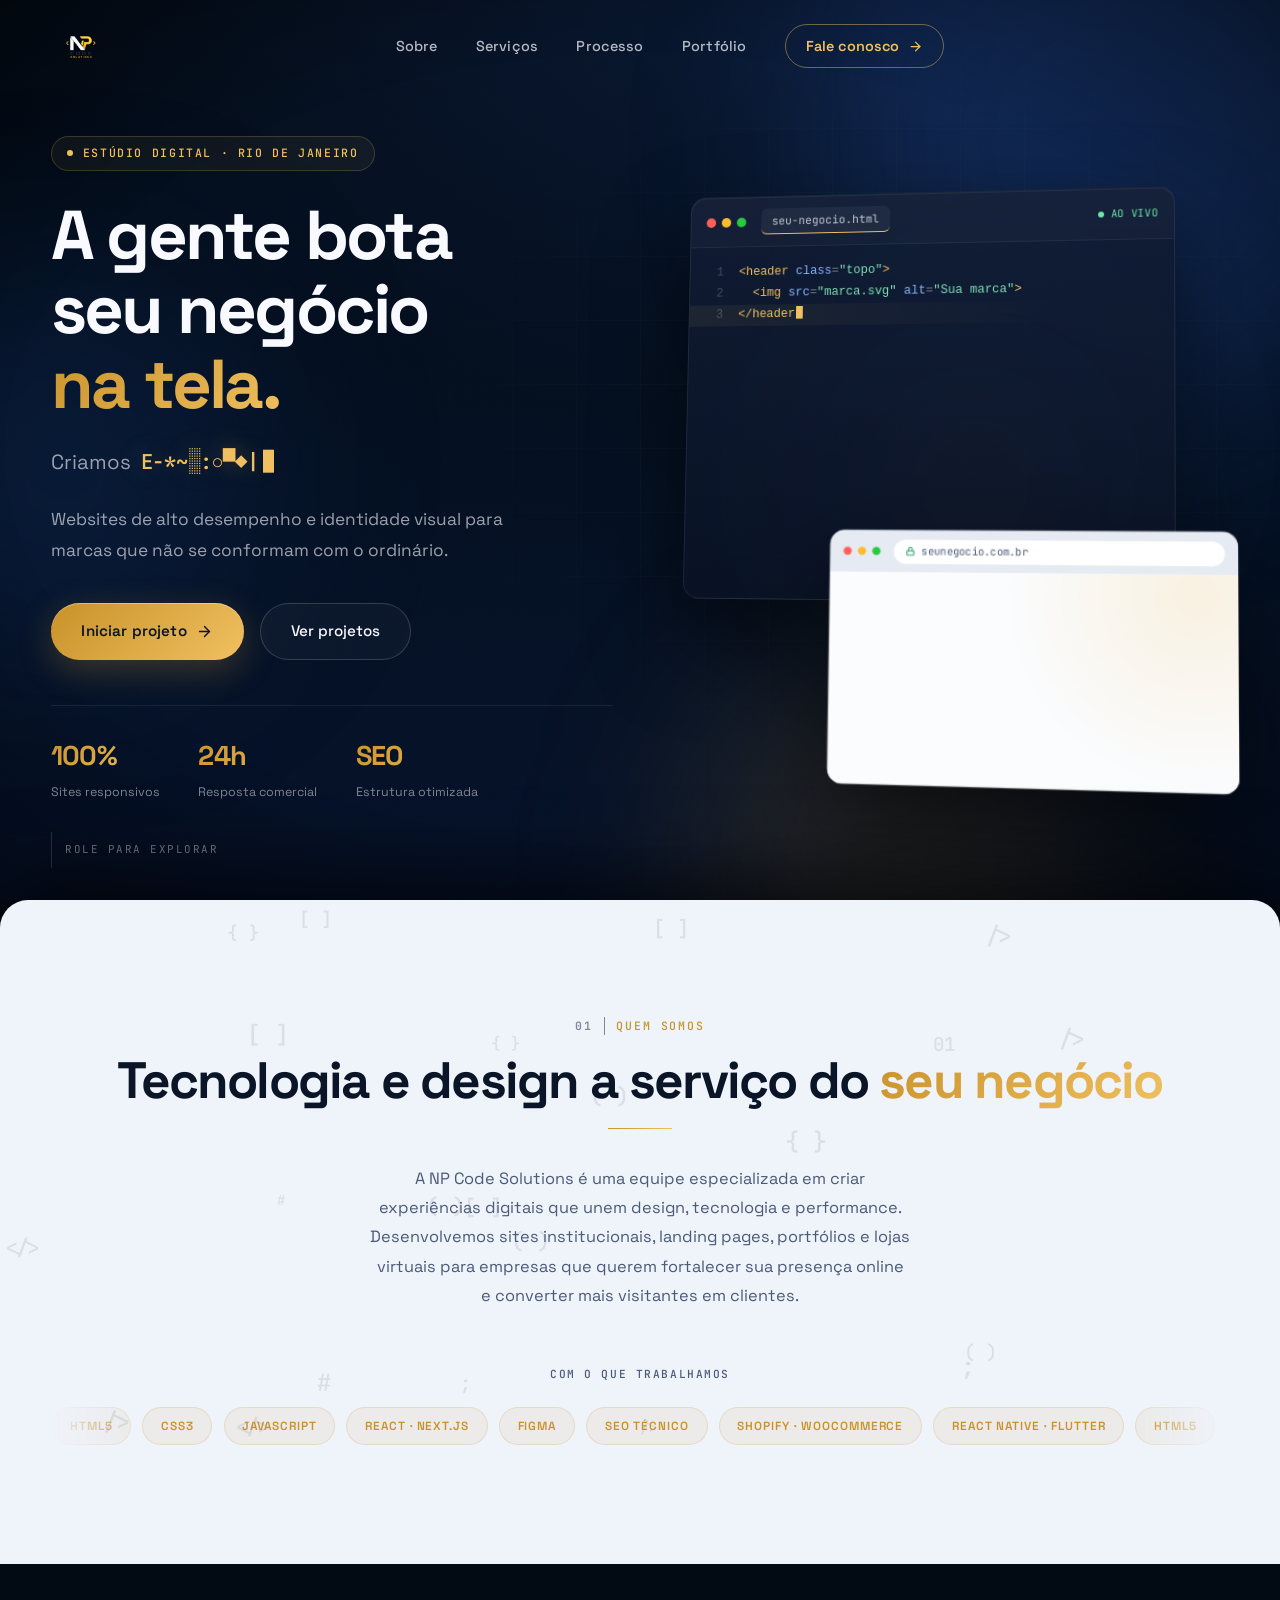
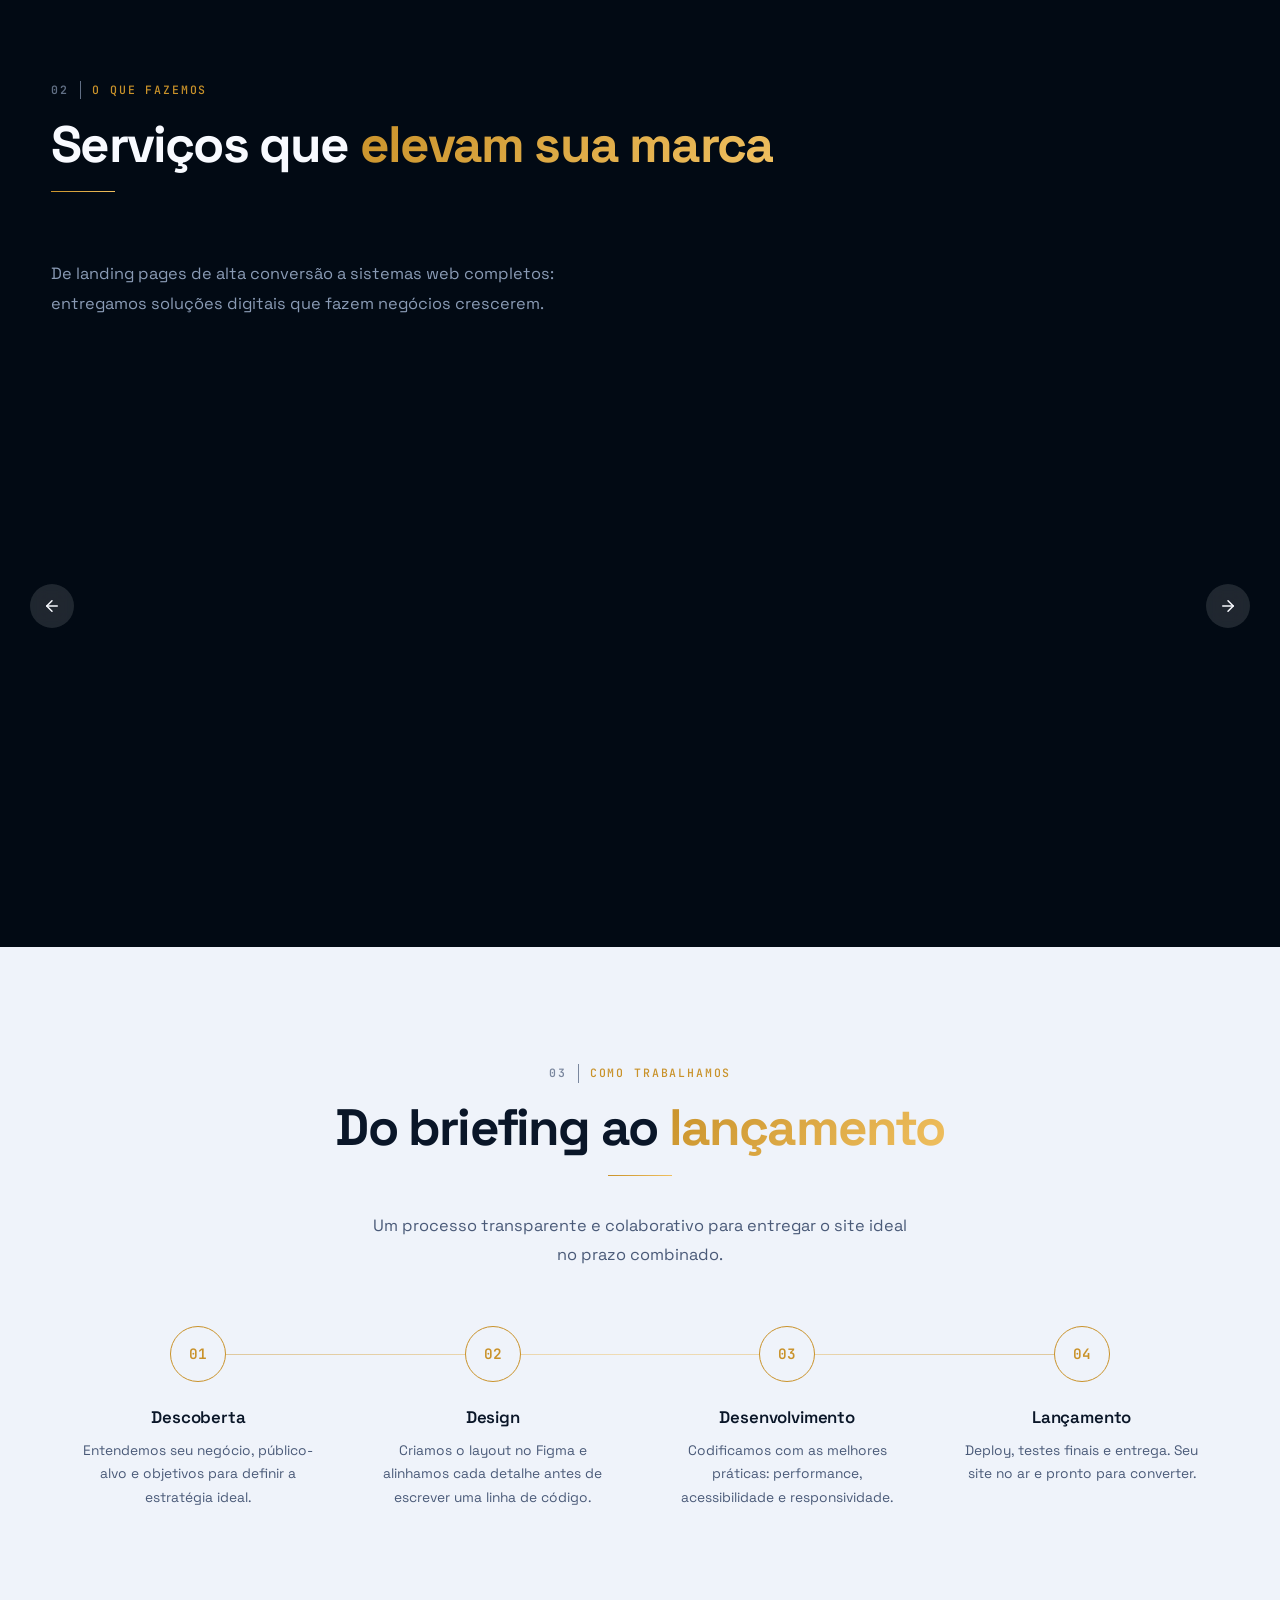
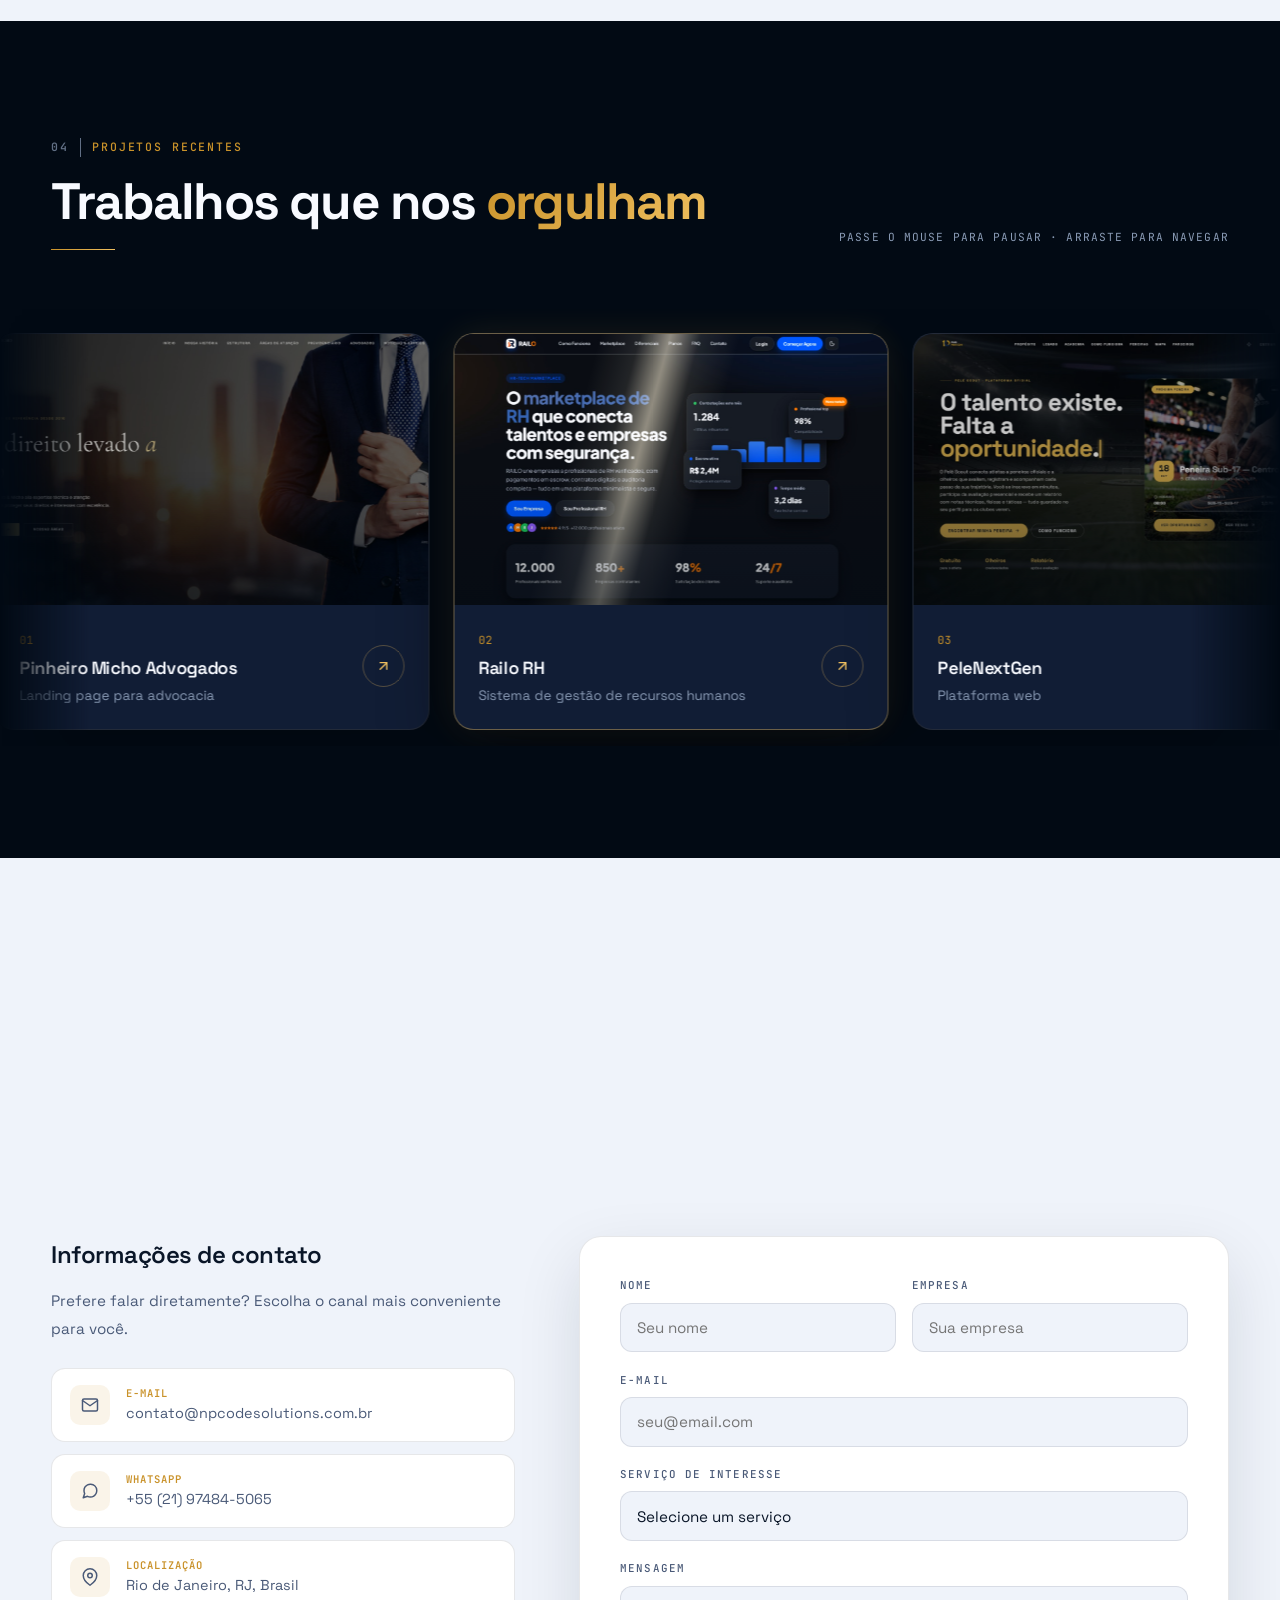
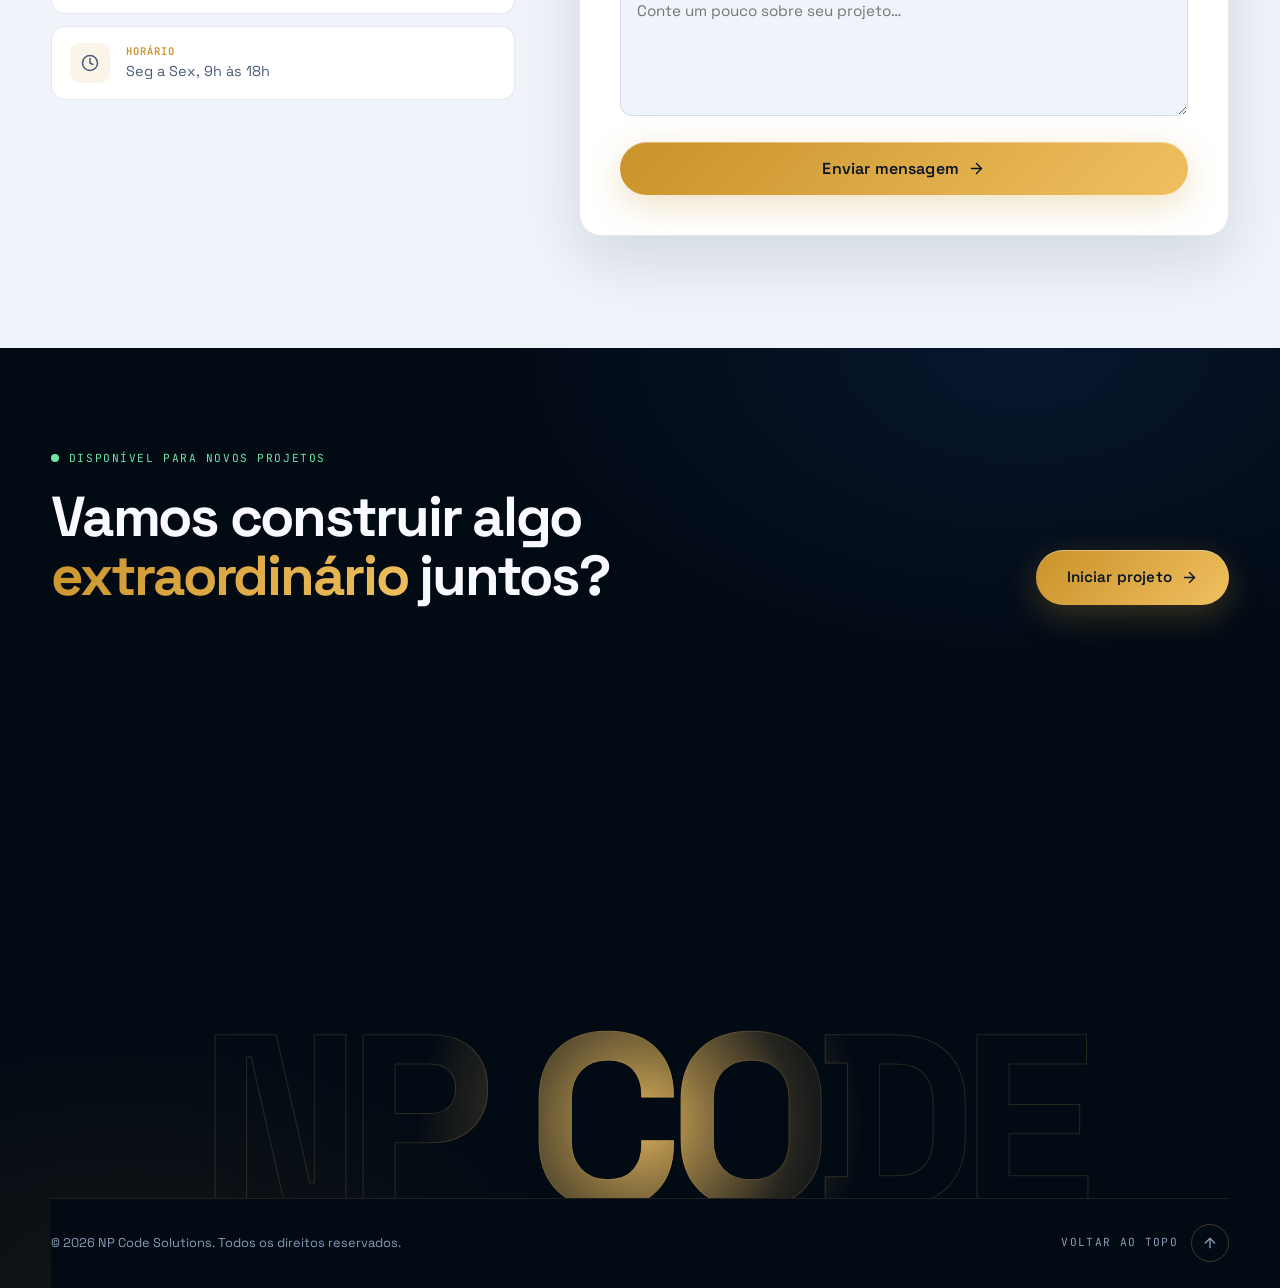
==== commit 525f4436: "Novo design do site institucional da marca, adição de mais movimento e elementos, repaginação total" ====
--- a/index.html
+++ b/index.html
@@ -4,17 +4,18 @@
   <meta charset="UTF-8" />
   <meta name="viewport" content="width=device-width, initial-scale=1.0" />
   <title>NP Code Solutions | Websites que Convertem!</title>
+  <meta name="description" content="NP Code Solutions: sites institucionais, landing pages, e-commerce e sistemas web sob medida, com design premium, SEO técnico e performance de verdade." />
   <link rel="icon" type="image/png" href="assets/logo.png">
   <link rel="preconnect" href="https://fonts.googleapis.com" />
   <link rel="preconnect" href="https://fonts.gstatic.com" crossorigin />
-  <link href="https://fonts.googleapis.com/css2?family=Fraunces:opsz,wght@9..144,300..900&family=Inter:wght@300;400;500;600&display=swap" rel="stylesheet" />
+  <link href="https://fonts.googleapis.com/css2?family=JetBrains+Mono:wght@400;500;600&family=Space+Grotesk:wght@300;400;500;600;700&display=swap" rel="stylesheet" />
   <link rel="stylesheet" href="style.css" />
 </head>
 <body>
   <!-- NAV -->
-  <nav>
+  <nav id="siteNav">
     <div class="container nav-inner">
-      <a href="#" class="nav-logo">
+      <a href="#inicio" class="nav-logo">
         <img src="assets/logo branca.png" alt="NP Code Solutions" />
       </a>
       <ul class="nav-links">
@@ -22,7 +23,12 @@
         <li><a href="#servicos">Serviços</a></li>
         <li><a href="#processo">Processo</a></li>
         <li><a href="#portfolio">Portfólio</a></li>
-        <li><a href="#contato" class="nav-cta">Fale Conosco →</a></li>
+        <li>
+          <a href="#contato" class="nav-cta">
+            Fale conosco
+            <svg viewBox="0 0 24 24" fill="none" stroke="currentColor" stroke-width="2" stroke-linecap="round" stroke-linejoin="round" aria-hidden="true"><line x1="5" y1="12" x2="19" y2="12"/><polyline points="12 5 19 12 12 19"/></svg>
+          </a>
+        </li>
       </ul>
       <div class="nav-right">
         <button class="hamburger" id="hamburger" aria-label="Menu">
@@ -43,255 +49,383 @@
 
   <!-- HERO -->
   <section class="hero" id="inicio">
-    <div class="hero-bg"></div>
-    <canvas id="heroCanvas" class="hero-canvas" aria-hidden="true"></canvas>
-    <div class="container hero-content">
-      <div class="hero-text reveal">
-        <div class="hero-eyebrow">Sites profissionais • SEO técnico • Presença digital de alto padrão</div>
-        <h1>A gente bota <span class="gold">seu negócio na tela</span></h1>
-        <p class="hero-sub">Desenvolvemos websites de alto desempenho e identidade visual para marcas que não se conformam com o ordinário.</p>
-        <div class="hero-actions">
-          <a href="#contato" class="btn-primary">Iniciar projeto</a>
-        </div>
-        <div class="hero-stats">
-          <div class="stat"><span>100%</span><small>Sites Responsivos</small></div>
+    <div class="hero-bg" id="heroBg" aria-hidden="true">
+      <span class="blob blob-1"></span>
+      <span class="blob blob-2"></span>
+      <span class="blob blob-3"></span>
+      <span class="hero-grid"></span>
+      <span class="hero-noise"></span>
+    </div>
+
+    <div class="container hero-content" id="heroContent">
+      <div class="hero-text">
+        <div class="hero-eyebrow h-anim">Estúdio digital · Rio de Janeiro</div>
+        <h1>
+          <span class="line"><span>A gente bota</span></span>
+          <span class="line"><span>seu negócio</span></span>
+          <span class="line"><span><em class="gold">na tela.</em></span></span>
+        </h1>
+        <div class="hero-scramble h-anim" aria-live="polite">
+          <span class="scr-prefix">Criamos</span>
+          <span class="scramble" id="scramble">Sites institucionais</span><span class="scr-caret" aria-hidden="true"></span>
+        </div>
+        <p class="hero-sub h-anim">Websites de alto desempenho e identidade visual para marcas que não se conformam com o ordinário.</p>
+        <div class="hero-actions h-anim">
+          <a href="#contato" class="btn-primary magnetic">
+            Iniciar projeto
+            <svg viewBox="0 0 24 24" fill="none" stroke="currentColor" stroke-width="2" stroke-linecap="round" stroke-linejoin="round" aria-hidden="true"><line x1="5" y1="12" x2="19" y2="12"/><polyline points="12 5 19 12 12 19"/></svg>
+          </a>
+          <a href="#portfolio" class="btn-ghost magnetic">Ver projetos</a>
+        </div>
+        <div class="hero-stats h-anim">
+          <div class="stat"><span>100%</span><small>Sites responsivos</small></div>
           <div class="stat"><span>24h</span><small>Resposta comercial</small></div>
           <div class="stat"><span>SEO</span><small>Estrutura otimizada</small></div>
         </div>
       </div>
+
+      <!-- Código vira site -->
+      <div class="hero-visual h-anim" id="heroVisual" aria-hidden="true">
+        <div class="hv-glow"></div>
+        <div class="hv-stage" id="hvStage">
+          <div class="hv-editor">
+            <div class="hv-bar">
+              <span class="hv-dots"><i></i><i></i><i></i></span>
+              <span class="hv-tab">seu-negocio.html</span>
+              <span class="hv-live"><i></i>ao vivo</span>
+            </div>
+            <pre class="hv-code"><code id="hvCode"></code></pre>
+          </div>
+
+          <div class="hv-browser">
+            <div class="hv-bbar">
+              <span class="hv-dots"><i></i><i></i><i></i></span>
+              <span class="hv-url">
+                <svg viewBox="0 0 24 24" fill="none" stroke="currentColor" stroke-width="2.4" stroke-linecap="round" stroke-linejoin="round"><rect x="4" y="11" width="16" height="10" rx="2"/><path d="M8 11V7a4 4 0 0 1 8 0v4"/></svg>
+                seunegocio.com.br
+              </span>
+            </div>
+            <div class="hv-page">
+              <div class="hb hb-nav" data-step="0"><span class="hb-logo">Sua marca</span><span class="hb-links"><i></i><i></i><i></i></span></div>
+              <div class="hb hb-title" data-step="1">Sua marca, no topo.</div>
+              <div class="hb hb-text" data-step="2"><i></i><i></i></div>
+              <div class="hb hb-btn" data-step="3">Fale conosco</div>
+              <div class="hb hb-cards" data-step="4"><i></i><i></i><i></i></div>
+            </div>
+          </div>
+
+          <div class="hv-chip chip-1"><b>⚡</b> Lighthouse 100</div>
+          <div class="hv-chip chip-2"><b>✓</b> SEO técnico</div>
+          <div class="hv-chip chip-3"><b>✓</b> Deploy no ar</div>
+        </div>
+      </div>
     </div>
+
+    <a href="#sobre" class="scroll-hint" aria-label="Rolar para a próxima seção">
+      <span class="scroll-line"></span>
+      Role para explorar
+    </a>
   </section>
 
-  <!-- SOBRE -->
-  <section class="section-light" id="sobre">
-    <canvas id="aboutCanvas" class="about-canvas" aria-hidden="true"></canvas>
-    <div class="container">
-      <div class="reveal text-center">
-        <span class="section-label">Quem somos</span>
-        <h2 class="section-title">Tecnologia e design a serviço do <span class="gold">seu negócio</span></h2>
-        <div class="divider center"></div>
-        <p class="section-sub">A NP Code Solutions é uma equipe especializada em criar experiências digitais que unem design, tecnologia e performance. Desenvolvemos sites institucionais, landing pages, portfólios e lojas virtuais para empresas que querem fortalecer sua presença online e converter mais visitantes em clientes.</p>
-      </div>
-      <div class="about-stack reveal" style="transition-delay:.1s">
-        <span class="about-stack-label">Com o que trabalhamos</span>
-        <div class="about-marquee">
-          <div class="about-tags-track">
-            <span class="service-tag">HTML5</span>
-            <span class="service-tag">CSS3</span>
-            <span class="service-tag">JavaScript</span>
-            <span class="service-tag">React · Next.js</span>
-            <span class="service-tag">Figma</span>
-            <span class="service-tag">SEO Técnico</span>
-            <span class="service-tag">Shopify · WooCommerce</span>
-            <span class="service-tag">React Native · Flutter</span>
-            <span class="service-tag" aria-hidden="true">HTML5</span>
-            <span class="service-tag" aria-hidden="true">CSS3</span>
-            <span class="service-tag" aria-hidden="true">JavaScript</span>
-            <span class="service-tag" aria-hidden="true">React · Next.js</span>
-            <span class="service-tag" aria-hidden="true">Figma</span>
-            <span class="service-tag" aria-hidden="true">SEO Técnico</span>
-            <span class="service-tag" aria-hidden="true">Shopify · WooCommerce</span>
-            <span class="service-tag" aria-hidden="true">React Native · Flutter</span>
-          </div>
-        </div>
-      </div>
-    </div>
-  </section>
-
-  <!-- SERVICES -->
-  <section id="servicos">
-    <div class="container">
-      <div class="reveal">
-        <span class="section-label">O que fazemos</span>
-        <h2 class="section-title">Serviços que <span class="gold">elevam sua marca</span></h2>
-        <div class="divider"></div>
-        <p class="section-sub">De landing pages de alta conversão a sistemas web completos: entregamos soluções digitais que fazem negócios crescerem.</p>
-      </div>
-    </div>
-    <div class="coverflow reveal" role="region" aria-roledescription="carousel" aria-label="Serviços">
-        <div class="coverflow-frame" id="coverflowFrame" tabindex="0">
-          <div class="coverflow-track" id="coverflowTrack">
-            <div class="coverflow-card service-card" role="group" aria-roledescription="slide" aria-label="1 de 6">
-              <div class="service-icon">01</div>
-              <h3>Design & UI/UX</h3>
-              <p>Interfaces que encantam e convertem. Design orientado à experiência do usuário com identidade visual consistente e memorável.</p>
-              <span class="service-tag">Figma · Branding</span>
-            </div>
-            <div class="coverflow-card service-card" role="group" aria-roledescription="slide" aria-label="2 de 6">
-              <div class="service-icon">02</div>
-              <h3>Desenvolvimento Web</h3>
-              <p>Websites e landing pages com código limpo, carregamento ultrarrápido e performance que o Google ama.</p>
+  <div class="page-stack">
+    <!-- SOBRE -->
+    <section class="section-light" id="sobre">
+      <canvas id="aboutCanvas" class="about-canvas" aria-hidden="true"></canvas>
+      <div class="container">
+        <div class="reveal text-center">
+          <span class="section-label"><b>01</b> Quem somos</span>
+          <h2 class="section-title">Tecnologia e design a serviço do <span class="gold">seu negócio</span></h2>
+          <div class="divider center"></div>
+          <p class="section-sub">A NP Code Solutions é uma equipe especializada em criar experiências digitais que unem design, tecnologia e performance. Desenvolvemos sites institucionais, landing pages, portfólios e lojas virtuais para empresas que querem fortalecer sua presença online e converter mais visitantes em clientes.</p>
+        </div>
+        <div class="about-stack reveal" style="transition-delay:.1s">
+          <span class="about-stack-label">Com o que trabalhamos</span>
+          <div class="about-marquee">
+            <div class="about-tags-track">
+              <span class="service-tag">HTML5</span>
+              <span class="service-tag">CSS3</span>
+              <span class="service-tag">JavaScript</span>
               <span class="service-tag">React · Next.js</span>
-            </div>
-            <div class="coverflow-card service-card" role="group" aria-roledescription="slide" aria-label="3 de 6">
-              <div class="service-icon">03</div>
-              <h3>E-commerce</h3>
-              <p>Lojas virtuais otimizadas para vender mais, com checkout simplificado, integração de pagamentos e gestão eficiente.</p>
+              <span class="service-tag">Figma</span>
+              <span class="service-tag">SEO Técnico</span>
               <span class="service-tag">Shopify · WooCommerce</span>
-            </div>
-            <div class="coverflow-card service-card" role="group" aria-roledescription="slide" aria-label="4 de 6">
-              <div class="service-icon">04</div>
-              <h3>Aplicativos Mobile</h3>
-              <p>Apps nativos e híbridos para iOS e Android. Da ideia ao lançamento nas stores com foco em usabilidade.</p>
               <span class="service-tag">React Native · Flutter</span>
-            </div>
-            <div class="coverflow-card service-card" role="group" aria-roledescription="slide" aria-label="5 de 6">
-              <div class="service-icon">05</div>
-              <h3>SEO & Performance</h3>
-              <p>Otimização técnica e de conteúdo para ranquear nas primeiras posições e aumentar o tráfego orgânico.</p>
-              <span class="service-tag">Core Web Vitals · SEO</span>
-            </div>
-            <div class="coverflow-card service-card" role="group" aria-roledescription="slide" aria-label="6 de 6">
-              <div class="service-icon">06</div>
-              <h3>Manutenção & Suporte</h3>
-              <p>Seu site sempre no ar e atualizado. Suporte dedicado, backups automáticos e atualizações de segurança.</p>
-              <span class="service-tag">24/7 Monitoramento</span>
-            </div>
-          </div>
-        </div>
-        <button type="button" class="coverflow-nav coverflow-prev" aria-label="Serviço anterior">
-          <svg viewBox="0 0 24 24" fill="none" stroke="currentColor" stroke-width="2" stroke-linecap="round" stroke-linejoin="round"><polyline points="15 18 9 12 15 6"/></svg>
-        </button>
-        <button type="button" class="coverflow-nav coverflow-next" aria-label="Próximo serviço">
-          <svg viewBox="0 0 24 24" fill="none" stroke="currentColor" stroke-width="2" stroke-linecap="round" stroke-linejoin="round"><polyline points="9 18 15 12 9 6"/></svg>
-        </button>
-      </div>
-  </section>
-
-  <!-- PROCESS -->
-  <section class="process section-light" id="processo">
-    <div class="container">
-      <div class="reveal text-center">
-        <span class="section-label">Como trabalhamos</span>
-        <h2 class="section-title">Do briefing ao <span class="gold">lançamento</span></h2>
-        <div class="divider center"></div>
-        <p class="section-sub">Um processo transparente e colaborativo para entregar o site ideal no prazo combinado.</p>
-      </div>
-      <div class="process-steps">
-        <div class="step reveal">
-          <div class="step-num">01</div>
-          <h4>Descoberta</h4>
-          <p>Entendemos seu negócio, público-alvo e objetivos para definir a estratégia ideal.</p>
-        </div>
-        <div class="step reveal" style="transition-delay:.1s">
-          <div class="step-num">02</div>
-          <h4>Design</h4>
-          <p>Criamos o layout no Figma e alinhamos cada detalhe antes de escrever uma linha de código.</p>
-        </div>
-        <div class="step reveal" style="transition-delay:.2s">
-          <div class="step-num">03</div>
-          <h4>Desenvolvimento</h4>
-          <p>Codificamos com as melhores práticas: performance, acessibilidade e responsividade.</p>
-        </div>
-        <div class="step reveal" style="transition-delay:.3s">
-          <div class="step-num">04</div>
-          <h4>Lançamento</h4>
-          <p>Deploy, testes finais e entrega. Seu site no ar e pronto para converter.</p>
-        </div>
-      </div>
-    </div>
-  </section>
-
-  <!-- PORTFOLIO -->
-  <section id="portfolio">
-    <div class="container">
-      <div class="reveal">
-        <span class="section-label">Projetos recentes</span>
-        <h2 class="section-title">Trabalhos que nos <span class="gold">orgulham</span></h2>
-        <div class="divider"></div>
-      </div>
-      <div class="portfolio-grid">
-        <div class="portfolio-card reveal">
-          <a href="https://pinheiromichoadv.vercel.app/" target="_blank">
-            <div class="portfolio-img p1">
-              <span>
-                <div class="slider">
-                  <div class="slides">
-                    <img src='assets/pinheiromicho.png' alt='Pinheiro Micho Advogados'>
-                    <img src='assets/pinheiromicho2.png' alt='Pinheiro Micho Advogados'>
-                  </div>
-                </div>
-              </span>
-              <div class="portfolio-overlay"></div>
-            </div>
-          </a>
-          <div class="portfolio-arrow"><a href="https://pinheiromichoadv.vercel.app/" target="_blank">↗</a></div>
-          <div class="portfolio-info">
-            <h3>Pinheiro Micho Advogados</h3>
-            <p>Landing page para Advocacia</p>
-          </div>
-        </div>
-        <div class="portfolio-card reveal" style="transition-delay:.2s">
-          <a href="https://site-rairorh.vercel.app/" target="_blank">
-            <div class="portfolio-img p3">
-              <span>
-                <div class="slider">
-                  <div class="slides">
-                    <img src='assets/railorh.png' alt='Rai loRH'>
-                    <img src='assets/railorh2.jpeg' alt='Rai loRH'>
-                  </div>
-                </div>
-              </span>
-              <div class="portfolio-overlay"></div>
-            </div>
-          </a>
-          <div class="portfolio-arrow"><a href="https://site-rairorh.vercel.app/" target="_blank">↗</a></div>
-          <div class="portfolio-info">
-            <h3>Railo RH</h3>
-            <p>Sistema de gestão de recursos humanos</p>
-          </div>
-        </div>
-      </div>
-    </div>
-  </section>
-
-  <!-- TESTIMONIALS -->
-
-  <!-- CONTACT -->
-  <section class="section-light" id="contato">
-    <div class="container">
-      <div class="reveal text-center">
-        <span class="section-label">Vamos conversar</span>
-        <h2 class="section-title">Pronto para ter um site <span class="gold">premium</span>?</h2>
-        <div class="divider center"></div>
-        <p class="section-sub">Preencha o formulário e entraremos em contato em até 24 horas para entender seu projeto.</p>
-      </div>
-      <div class="contact-wrap">
-        <div class="reveal">
-          <h3>Informações de contato</h3>
-          <p>Prefere falar diretamente? Escolha o canal mais conveniente para você.</p>
-          <div class="contact-detail">
-            <div>
-              <strong>E-mail</strong>
-              <a href="mailto:contato@npcodesolutions.com.br" target="_blank">contato@npcodesolutions.com.br</a>
-            </div>
-          </div>
-          <div class="contact-detail">
-            <div>
-              <strong>WhatsApp</strong>
-              <a href="https://wa.me/5521974845065" target="_blank"><span>+55 (21) 97484-5065</span></a>
-            </div>
-          </div>
-          <div class="contact-detail">
-            <div>
-              <strong>Localização</strong>
-              <span>Rio de Janeiro, RJ, Brasil</span>
-            </div>
-          </div>
-          <div class="contact-detail">
-            <div>
-              <strong>Horário</strong>
-              <span>Seg a Sex, 9h às 18h</span>
-            </div>
-          </div>
-        </div>
-        <div class="contact-form reveal" style="transition-delay:.15s" id="contactForm">
-          <div id="formFields">
+              <span class="service-tag" aria-hidden="true">HTML5</span>
+              <span class="service-tag" aria-hidden="true">CSS3</span>
+              <span class="service-tag" aria-hidden="true">JavaScript</span>
+              <span class="service-tag" aria-hidden="true">React · Next.js</span>
+              <span class="service-tag" aria-hidden="true">Figma</span>
+              <span class="service-tag" aria-hidden="true">SEO Técnico</span>
+              <span class="service-tag" aria-hidden="true">Shopify · WooCommerce</span>
+              <span class="service-tag" aria-hidden="true">React Native · Flutter</span>
+            </div>
+          </div>
+        </div>
+      </div>
+    </section>
+
+    <!-- SERVICES -->
+    <section id="servicos">
+      <div class="container">
+        <div class="reveal svc-head">
+          <div>
+            <span class="section-label"><b>02</b> O que fazemos</span>
+            <h2 class="section-title">Serviços que <span class="gold">elevam sua marca</span></h2>
+            <div class="divider"></div>
+          </div>
+          <p class="section-sub">De landing pages de alta conversão a sistemas web completos: entregamos soluções digitais que fazem negócios crescerem.</p>
+        </div>
+
+        <div class="svc-carousel" id="svcCarousel" role="region" aria-roledescription="carousel" aria-label="Serviços" tabindex="0">
+          <div class="svc-viewport">
+            <div class="svc-track" id="svcTrack">
+              <div class="svc-item" role="group" aria-roledescription="slide" aria-label="1 de 6">
+                <article class="svc-card spot g1">
+                  <div class="svc-top">
+                    <span class="svc-num">( 001 )</span>
+                    <svg class="svc-icon" viewBox="0 0 24 24" fill="none" stroke="currentColor" stroke-width="1.5" stroke-linecap="round" stroke-linejoin="round"><circle cx="13.5" cy="6.5" r=".5" fill="currentColor"/><circle cx="17.5" cy="10.5" r=".5" fill="currentColor"/><circle cx="8.5" cy="7.5" r=".5" fill="currentColor"/><circle cx="6.5" cy="12.5" r=".5" fill="currentColor"/><path d="M12 2C6.5 2 2 6.5 2 12s4.5 10 10 10c.926 0 1.648-.746 1.648-1.688 0-.437-.18-.835-.437-1.125-.29-.289-.438-.652-.438-1.125a1.64 1.64 0 0 1 1.668-1.668h1.996c3.051 0 5.555-2.503 5.555-5.554C21.965 6.012 17.461 2 12 2z"/></svg>
+                  </div>
+                  <div class="svc-body">
+                    <h3>Design & UI/UX</h3>
+                    <p>Interfaces que encantam e convertem. Design orientado à experiência do usuário com identidade visual consistente e memorável.</p>
+                    <span class="service-tag">Figma · Branding</span>
+                  </div>
+                </article>
+              </div>
+              <div class="svc-item" role="group" aria-roledescription="slide" aria-label="2 de 6">
+                <article class="svc-card spot g2">
+                  <div class="svc-top">
+                    <span class="svc-num">( 002 )</span>
+                    <svg class="svc-icon" viewBox="0 0 24 24" fill="none" stroke="currentColor" stroke-width="1.5" stroke-linecap="round" stroke-linejoin="round"><polyline points="16 18 22 12 16 6"/><polyline points="8 6 2 12 8 18"/></svg>
+                  </div>
+                  <div class="svc-body">
+                    <h3>Desenvolvimento Web</h3>
+                    <p>Websites e landing pages com código limpo, carregamento ultrarrápido e performance que o Google ama.</p>
+                    <span class="service-tag">React · Next.js</span>
+                  </div>
+                </article>
+              </div>
+              <div class="svc-item" role="group" aria-roledescription="slide" aria-label="3 de 6">
+                <article class="svc-card spot g3">
+                  <div class="svc-top">
+                    <span class="svc-num">( 003 )</span>
+                    <svg class="svc-icon" viewBox="0 0 24 24" fill="none" stroke="currentColor" stroke-width="1.5" stroke-linecap="round" stroke-linejoin="round"><path d="M6 2 3 6v14a2 2 0 0 0 2 2h14a2 2 0 0 0 2-2V6l-3-4Z"/><line x1="3" y1="6" x2="21" y2="6"/><path d="M16 10a4 4 0 0 1-8 0"/></svg>
+                  </div>
+                  <div class="svc-body">
+                    <h3>E-commerce</h3>
+                    <p>Lojas virtuais otimizadas para vender mais, com checkout simplificado, integração de pagamentos e gestão eficiente.</p>
+                    <span class="service-tag">Shopify · WooCommerce</span>
+                  </div>
+                </article>
+              </div>
+              <div class="svc-item" role="group" aria-roledescription="slide" aria-label="4 de 6">
+                <article class="svc-card spot g4">
+                  <div class="svc-top">
+                    <span class="svc-num">( 004 )</span>
+                    <svg class="svc-icon" viewBox="0 0 24 24" fill="none" stroke="currentColor" stroke-width="1.5" stroke-linecap="round" stroke-linejoin="round"><rect x="5" y="2" width="14" height="20" rx="2" ry="2"/><line x1="12" y1="18" x2="12.01" y2="18"/></svg>
+                  </div>
+                  <div class="svc-body">
+                    <h3>Aplicativos Mobile</h3>
+                    <p>Apps nativos e híbridos para iOS e Android. Da ideia ao lançamento nas stores com foco em usabilidade.</p>
+                    <span class="service-tag">React Native · Flutter</span>
+                  </div>
+                </article>
+              </div>
+              <div class="svc-item" role="group" aria-roledescription="slide" aria-label="5 de 6">
+                <article class="svc-card spot g5">
+                  <div class="svc-top">
+                    <span class="svc-num">( 005 )</span>
+                    <svg class="svc-icon" viewBox="0 0 24 24" fill="none" stroke="currentColor" stroke-width="1.5" stroke-linecap="round" stroke-linejoin="round"><polyline points="22 7 13.5 15.5 8.5 10.5 2 17"/><polyline points="16 7 22 7 22 13"/></svg>
+                  </div>
+                  <div class="svc-body">
+                    <h3>SEO & Performance</h3>
+                    <p>Otimização técnica e de conteúdo para ranquear nas primeiras posições e aumentar o tráfego orgânico.</p>
+                    <span class="service-tag">Core Web Vitals · SEO</span>
+                  </div>
+                </article>
+              </div>
+              <div class="svc-item" role="group" aria-roledescription="slide" aria-label="6 de 6">
+                <article class="svc-card spot g6">
+                  <div class="svc-top">
+                    <span class="svc-num">( 006 )</span>
+                    <svg class="svc-icon" viewBox="0 0 24 24" fill="none" stroke="currentColor" stroke-width="1.5" stroke-linecap="round" stroke-linejoin="round"><path d="M12 22s8-4 8-10V5l-8-3-8 3v7c0 6 8 10 8 10z"/><polyline points="9 12 11 14 15 10"/></svg>
+                  </div>
+                  <div class="svc-body">
+                    <h3>Manutenção & Suporte</h3>
+                    <p>Seu site sempre no ar e atualizado. Suporte dedicado, backups automáticos e atualizações de segurança.</p>
+                    <span class="service-tag">24/7 Monitoramento</span>
+                  </div>
+                </article>
+              </div>
+            </div>
+          </div>
+          <button type="button" class="svc-nav svc-prev" aria-label="Serviço anterior">
+            <svg viewBox="0 0 24 24" fill="none" stroke="currentColor" stroke-width="2" stroke-linecap="round" stroke-linejoin="round"><line x1="19" y1="12" x2="5" y2="12"/><polyline points="12 19 5 12 12 5"/></svg>
+          </button>
+          <button type="button" class="svc-nav svc-next" aria-label="Próximo serviço">
+            <svg viewBox="0 0 24 24" fill="none" stroke="currentColor" stroke-width="2" stroke-linecap="round" stroke-linejoin="round"><line x1="5" y1="12" x2="19" y2="12"/><polyline points="12 5 19 12 12 19"/></svg>
+          </button>
+        </div>
+      </div>
+    </section>
+
+    <!-- PROCESS -->
+    <section class="process section-light" id="processo">
+      <div class="container">
+        <div class="reveal text-center">
+          <span class="section-label"><b>03</b> Como trabalhamos</span>
+          <h2 class="section-title">Do briefing ao <span class="gold">lançamento</span></h2>
+          <div class="divider center"></div>
+          <p class="section-sub">Um processo transparente e colaborativo para entregar o site ideal no prazo combinado.</p>
+        </div>
+        <div class="process-steps">
+          <div class="step reveal">
+            <div class="step-num">01</div>
+            <h4>Descoberta</h4>
+            <p>Entendemos seu negócio, público-alvo e objetivos para definir a estratégia ideal.</p>
+          </div>
+          <div class="step reveal" style="transition-delay:.1s">
+            <div class="step-num">02</div>
+            <h4>Design</h4>
+            <p>Criamos o layout no Figma e alinhamos cada detalhe antes de escrever uma linha de código.</p>
+          </div>
+          <div class="step reveal" style="transition-delay:.2s">
+            <div class="step-num">03</div>
+            <h4>Desenvolvimento</h4>
+            <p>Codificamos com as melhores práticas: performance, acessibilidade e responsividade.</p>
+          </div>
+          <div class="step reveal" style="transition-delay:.3s">
+            <div class="step-num">04</div>
+            <h4>Lançamento</h4>
+            <p>Deploy, testes finais e entrega. Seu site no ar e pronto para converter.</p>
+          </div>
+        </div>
+      </div>
+    </section>
+
+    <!-- PORTFOLIO -->
+    <section id="portfolio">
+      <div class="container">
+        <div class="reveal work-head">
+          <div>
+            <span class="section-label"><b>04</b> Projetos recentes</span>
+            <h2 class="section-title">Trabalhos que nos <span class="gold">orgulham</span></h2>
+            <div class="divider"></div>
+          </div>
+          <p class="work-hint">Passe o mouse para pausar · arraste para navegar</p>
+        </div>
+      </div>
+
+      <div class="work-marquee" id="workMarquee">
+        <div class="work-track" id="workTrack">
+          <a class="work-card" href="https://pinheiromichoadv.vercel.app/" target="_blank" rel="noopener">
+            <div class="work-img">
+              <img src="assets/pinheiromicho.png" alt="Pinheiro Micho Advogados" draggable="false" loading="lazy">
+              <img src="assets/pinheiromicho2.png" alt="" draggable="false" loading="lazy">
+            </div>
+            <div class="work-meta">
+              <div>
+                <span class="work-idx">01</span>
+                <h3>Pinheiro Micho Advogados</h3>
+                <p>Landing page para advocacia</p>
+              </div>
+              <span class="work-arrow"><svg viewBox="0 0 24 24" fill="none" stroke="currentColor" stroke-width="2" stroke-linecap="round" stroke-linejoin="round"><line x1="7" y1="17" x2="17" y2="7"/><polyline points="7 7 17 7 17 17"/></svg></span>
+            </div>
+          </a>
+          <a class="work-card" href="https://site-rairorh.vercel.app/" target="_blank" rel="noopener">
+            <div class="work-img">
+              <img src="assets/railorh.png" alt="Railo RH" draggable="false" loading="lazy">
+              <img src="assets/railorh2.jpeg" alt="" draggable="false" loading="lazy">
+            </div>
+            <div class="work-meta">
+              <div>
+                <span class="work-idx">02</span>
+                <h3>Railo RH</h3>
+                <p>Sistema de gestão de recursos humanos</p>
+              </div>
+              <span class="work-arrow"><svg viewBox="0 0 24 24" fill="none" stroke="currentColor" stroke-width="2" stroke-linecap="round" stroke-linejoin="round"><line x1="7" y1="17" x2="17" y2="7"/><polyline points="7 7 17 7 17 17"/></svg></span>
+            </div>
+          </a>
+          <a class="work-card" href="https://pelenextgen.vercel.app/" target="_blank" rel="noopener">
+            <div class="work-img">
+              <img src="assets/pelenextgen.png" alt="PeleNextGen" draggable="false" loading="lazy">
+              <img src="assets/pelenextgen2.png" alt="" draggable="false" loading="lazy">
+            </div>
+            <div class="work-meta">
+              <div>
+                <span class="work-idx">03</span>
+                <h3>PeleNextGen</h3>
+                <p>Plataforma web</p>
+              </div>
+              <span class="work-arrow"><svg viewBox="0 0 24 24" fill="none" stroke="currentColor" stroke-width="2" stroke-linecap="round" stroke-linejoin="round"><line x1="7" y1="17" x2="17" y2="7"/><polyline points="7 7 17 7 17 17"/></svg></span>
+            </div>
+          </a>
+          <a class="work-card" href="https://shinatal.shinerio.com/" target="_blank" rel="noopener">
+            <div class="work-img">
+              <img src="assets/shinatal.png" alt="Shinatal" draggable="false" loading="lazy">
+              <img src="assets/shinatal2.png" alt="" draggable="false" loading="lazy">
+            </div>
+            <div class="work-meta">
+              <div>
+                <span class="work-idx">04</span>
+                <h3>Shinatal</h3>
+                <p>Site institucional</p>
+              </div>
+              <span class="work-arrow"><svg viewBox="0 0 24 24" fill="none" stroke="currentColor" stroke-width="2" stroke-linecap="round" stroke-linejoin="round"><line x1="7" y1="17" x2="17" y2="7"/><polyline points="7 7 17 7 17 17"/></svg></span>
+            </div>
+          </a>
+        </div>
+      </div>
+    </section>
+
+    <!-- CONTACT -->
+    <section class="section-light" id="contato">
+      <div class="container">
+        <div class="reveal text-center">
+          <span class="section-label"><b>05</b> Vamos conversar</span>
+          <h2 class="section-title">Pronto para ter um site <span class="gold">premium</span>?</h2>
+          <div class="divider center"></div>
+          <p class="section-sub">Preencha o formulário e entraremos em contato em até 24 horas para entender seu projeto.</p>
+        </div>
+        <div class="contact-wrap">
+          <div class="contact-info reveal">
+            <h3>Informações de contato</h3>
+            <p>Prefere falar diretamente? Escolha o canal mais conveniente para você.</p>
+            <a class="contact-detail spot" href="mailto:contato@npcodesolutions.com.br">
+              <span class="contact-icon"><svg viewBox="0 0 24 24" fill="none" stroke="currentColor" stroke-width="2" stroke-linecap="round" stroke-linejoin="round"><path d="M4 4h16c1.1 0 2 .9 2 2v12c0 1.1-.9 2-2 2H4c-1.1 0-2-.9-2-2V6c0-1.1.9-2 2-2z"/><polyline points="22,6 12,13 2,6"/></svg></span>
+              <div>
+                <strong>E-mail</strong>
+                <span>contato@npcodesolutions.com.br</span>
+              </div>
+            </a>
+            <a class="contact-detail spot" href="https://wa.me/5521974845065" target="_blank" rel="noopener">
+              <span class="contact-icon"><svg viewBox="0 0 24 24" fill="none" stroke="currentColor" stroke-width="2" stroke-linecap="round" stroke-linejoin="round"><path d="M21 11.5a8.38 8.38 0 0 1-.9 3.8 8.5 8.5 0 0 1-7.6 4.7 8.38 8.38 0 0 1-3.8-.9L3 21l1.9-5.7a8.38 8.38 0 0 1-.9-3.8 8.5 8.5 0 0 1 4.7-7.6 8.38 8.38 0 0 1 3.8-.9h.5a8.48 8.48 0 0 1 8 8v.5z"/></svg></span>
+              <div>
+                <strong>WhatsApp</strong>
+                <span>+55 (21) 97484-5065</span>
+              </div>
+            </a>
+            <div class="contact-detail spot">
+              <span class="contact-icon"><svg viewBox="0 0 24 24" fill="none" stroke="currentColor" stroke-width="2" stroke-linecap="round" stroke-linejoin="round"><path d="M21 10c0 7-9 13-9 13s-9-6-9-13a9 9 0 0 1 18 0z"/><circle cx="12" cy="10" r="3"/></svg></span>
+              <div>
+                <strong>Localização</strong>
+                <span>Rio de Janeiro, RJ, Brasil</span>
+              </div>
+            </div>
+            <div class="contact-detail spot">
+              <span class="contact-icon"><svg viewBox="0 0 24 24" fill="none" stroke="currentColor" stroke-width="2" stroke-linecap="round" stroke-linejoin="round"><circle cx="12" cy="12" r="10"/><polyline points="12 6 12 12 16 14"/></svg></span>
+              <div>
+                <strong>Horário</strong>
+                <span>Seg a Sex, 9h às 18h</span>
+              </div>
+            </div>
+          </div>
+          <form class="contact-form spot reveal" style="transition-delay:.15s" id="contactForm" action="https://formsubmit.co/contato@npcodesolutions.com.br" method="POST">
+            <input type="hidden" name="_subject" value="Novo contato pelo site NP Code" />
             <div class="form-row">
               <div class="field">
-                <form action="https://formsubmit.co/contato@npcodesolutions.com.br" method="POST">
-                  <label for="nome">Nome</label>
-                  <input type="text" id="nome" name="name" placeholder="Seu nome" />
+                <label for="nome">Nome</label>
+                <input type="text" id="nome" name="name" placeholder="Seu nome" required />
               </div>
               <div class="field">
                 <label for="empresa">Empresa</label>
@@ -300,7 +434,7 @@
             </div>
             <div class="field">
               <label for="email">E-mail</label>
-              <input type="email" id="email" name="email" placeholder="seu@email.com" />
+              <input type="email" id="email" name="email" placeholder="seu@email.com" required />
             </div>
             <div class="field">
               <label for="servico">Serviço de interesse</label>
@@ -318,107 +452,95 @@
               <label for="mensagem">Mensagem</label>
               <textarea id="mensagem" name="message" placeholder="Conte um pouco sobre seu projeto…"></textarea>
             </div>
-            <button type="submit" class="btn-primary form-submit">Enviar mensagem →</button>
-          </div>
-          <div class="form-success" id="formSuccess">
-            <div class="success-icon">✅</div>
-            <h4>Mensagem enviada!</h4>
-            <p>Recebemos seu contato e retornaremos em até 24 horas. Fique de olho no seu e-mail!</p>
-          </div>
-        </div>
-      </div>
-    </div>
-  </section>
-
-  <!-- FOOTER -->
-  <footer>
-    <div class="container footer-top">
-      <div class="footer-brand">
-        <a href="#" class="footer-logo">
-          <img src="assets/logo branca.png" alt="NP Code Solutions" />
+            <button type="submit" class="btn-primary form-submit">
+              Enviar mensagem
+              <svg viewBox="0 0 24 24" fill="none" stroke="currentColor" stroke-width="2" stroke-linecap="round" stroke-linejoin="round" aria-hidden="true"><line x1="5" y1="12" x2="19" y2="12"/><polyline points="12 5 19 12 12 19"/></svg>
+            </button>
+          </form>
+        </div>
+      </div>
+    </section>
+
+    <!-- FOOTER -->
+    <footer class="site-footer" id="siteFooter">
+      <div class="container footer-cta reveal">
+        <div>
+          <span class="avail"><i></i>Disponível para novos projetos</span>
+          <h2>Vamos construir algo <span class="gold">extraordinário</span> juntos?</h2>
+        </div>
+        <a href="#contato" class="btn-primary magnetic">
+          Iniciar projeto
+          <svg viewBox="0 0 24 24" fill="none" stroke="currentColor" stroke-width="2" stroke-linecap="round" stroke-linejoin="round" aria-hidden="true"><line x1="5" y1="12" x2="19" y2="12"/><polyline points="12 5 19 12 12 19"/></svg>
         </a>
-        <p class="footer-tagline">Sites e sistemas sob medida, com design premium e performance de verdade. A gente bota seu negócio na tela.</p>
-        <div class="footer-social">
-          <a href="https://www.instagram.com/np_code.solutions/" target="_blank" rel="noopener" class="social-icon" aria-label="Instagram">
-            <svg viewBox="0 0 24 24" fill="none" stroke="currentColor" stroke-width="2" stroke-linecap="round" stroke-linejoin="round">
-              <rect x="2" y="2" width="20" height="20" rx="5" ry="5"/>
-              <path d="M16 11.37A4 4 0 1 1 12.63 8 4 4 0 0 1 16 11.37z"/>
-              <circle cx="17.5" cy="6.5" r="1" fill="currentColor" stroke="none"/>
-            </svg>
-          </a>
-          <a href="#" target="_blank" rel="noopener" class="social-icon" aria-label="Facebook">
-            <svg viewBox="0 0 24 24" fill="none" stroke="currentColor" stroke-width="2" stroke-linecap="round" stroke-linejoin="round">
-              <path d="M18 2h-3a5 5 0 0 0-5 5v3H7v4h3v8h4v-8h3l1-4h-4V7a1 1 0 0 1 1-1h3z"/>
-            </svg>
-          </a>
-          <a href="https://wa.me/5521974845065" target="_blank" rel="noopener" class="social-icon" aria-label="WhatsApp">
-            <svg viewBox="0 0 24 24" fill="none" stroke="currentColor" stroke-width="2" stroke-linecap="round" stroke-linejoin="round">
-              <path d="M21 11.5a8.38 8.38 0 0 1-.9 3.8 8.5 8.5 0 0 1-7.6 4.7 8.38 8.38 0 0 1-3.8-.9L3 21l1.9-5.7a8.38 8.38 0 0 1-.9-3.8 8.5 8.5 0 0 1 4.7-7.6 8.38 8.38 0 0 1 3.8-.9h.5a8.48 8.48 0 0 1 8 8v.5z"/>
-            </svg>
-          </a>
-          <a href="mailto:contato@npcodesolutions.com.br" class="social-icon" aria-label="E-mail">
-            <svg viewBox="0 0 24 24" fill="none" stroke="currentColor" stroke-width="2" stroke-linecap="round" stroke-linejoin="round">
-              <path d="M4 4h16c1.1 0 2 .9 2 2v12c0 1.1-.9 2-2 2H4c-1.1 0-2-.9-2-2V6c0-1.1.9-2 2-2z"/>
-              <polyline points="22,6 12,13 2,6"/>
-            </svg>
-          </a>
-        </div>
-      </div>
-      <div class="footer-col">
-        <h4>Navegação</h4>
-        <ul class="footer-links">
-          <li><a href="#sobre">Sobre</a></li>
-          <li><a href="#servicos">Serviços</a></li>
-          <li><a href="#processo">Processo</a></li>
-          <li><a href="#portfolio">Portfólio</a></li>
-          <li><a href="#contato">Contato</a></li>
-        </ul>
-      </div>
-      <div class="footer-col">
-        <h4>Contato</h4>
-        <ul class="footer-links">
-          <li><a href="mailto:contato@npcodesolutions.com.br">contato@npcodesolutions.com.br</a></li>
-          <li><a href="https://wa.me/5521974845065" target="_blank" rel="noopener">+55 (21) 97484-5065</a></li>
-          <li><span>Rio de Janeiro, RJ, Brasil</span></li>
-        </ul>
-      </div>
-    </div>
-    <div class="container footer-bottom">
-      <p class="footer-copy">© 2026 NP Code Solutions. Todos os direitos reservados.</p>
-    </div>
-  </footer>
-
-  <!-- FLOATING SOCIAL DOCK -->
-  <div class="float-dock">
-    <div class="float-item">
-      <div class="float-preview float-preview-simple">Siga no Instagram</div>
-      <a href="https://www.instagram.com/np_code.solutions/" target="_blank" rel="noopener" class="social-icon float-icon" aria-label="Instagram">
-        <svg viewBox="0 0 24 24" fill="none" stroke="currentColor" stroke-width="2" stroke-linecap="round" stroke-linejoin="round">
-          <rect x="2" y="2" width="20" height="20" rx="5" ry="5"/>
-          <path d="M16 11.37A4 4 0 1 1 12.63 8 4 4 0 0 1 16 11.37z"/>
-          <circle cx="17.5" cy="6.5" r="1" fill="currentColor" stroke="none"/>
-        </svg>
-      </a>
-    </div>
-    <div class="float-item">
-      <div class="float-preview">
-        <strong>Fale conosco</strong>
-        <p>Olá! Precisa de ajuda?</p>
-      </div>
-      <a
-        href="https://wa.me/5521974845065?text=Olá!%20Vim%20pelo%20site%20e%20gostaria%20de%20mais%20informações."
-        target="_blank"
-        rel="noopener"
-        class="social-icon float-icon"
-        aria-label="WhatsApp"
-      >
-        <svg viewBox="0 0 24 24" fill="none" stroke="currentColor" stroke-width="2" stroke-linecap="round" stroke-linejoin="round">
-          <path d="M21 11.5a8.38 8.38 0 0 1-.9 3.8 8.5 8.5 0 0 1-7.6 4.7 8.38 8.38 0 0 1-3.8-.9L3 21l1.9-5.7a8.38 8.38 0 0 1-.9-3.8 8.5 8.5 0 0 1 4.7-7.6 8.38 8.38 0 0 1 3.8-.9h.5a8.48 8.48 0 0 1 8 8v.5z"/>
-        </svg>
-      </a>
-    </div>
+      </div>
+
+      <div class="container"><div class="footer-line"></div></div>
+
+      <div class="container footer-top">
+        <div class="footer-brand reveal">
+          <a href="#inicio" class="footer-logo">
+            <img src="assets/logo branca.png" alt="NP Code Solutions" />
+          </a>
+          <p class="footer-tagline">Sites e sistemas sob medida, com design premium e performance de verdade. A gente bota seu negócio na tela.</p>
+          <div class="footer-social">
+            <a href="https://www.instagram.com/np_code.solutions/" target="_blank" rel="noopener" class="social-icon" aria-label="Instagram" data-label="Instagram">
+              <svg viewBox="0 0 24 24" fill="none" stroke="currentColor" stroke-width="2" stroke-linecap="round" stroke-linejoin="round">
+                <rect x="2" y="2" width="20" height="20" rx="5" ry="5"/>
+                <path d="M16 11.37A4 4 0 1 1 12.63 8 4 4 0 0 1 16 11.37z"/>
+                <circle cx="17.5" cy="6.5" r="1" fill="currentColor" stroke="none"/>
+              </svg>
+            </a>
+            <a href="#" target="_blank" rel="noopener" class="social-icon" aria-label="Facebook" data-label="Facebook">
+              <svg viewBox="0 0 24 24" fill="none" stroke="currentColor" stroke-width="2" stroke-linecap="round" stroke-linejoin="round">
+                <path d="M18 2h-3a5 5 0 0 0-5 5v3H7v4h3v8h4v-8h3l1-4h-4V7a1 1 0 0 1 1-1h3z"/>
+              </svg>
+            </a>
+            <a href="https://wa.me/5521974845065" target="_blank" rel="noopener" class="social-icon" aria-label="WhatsApp" data-label="WhatsApp">
+              <svg viewBox="0 0 24 24" fill="none" stroke="currentColor" stroke-width="2" stroke-linecap="round" stroke-linejoin="round">
+                <path d="M21 11.5a8.38 8.38 0 0 1-.9 3.8 8.5 8.5 0 0 1-7.6 4.7 8.38 8.38 0 0 1-3.8-.9L3 21l1.9-5.7a8.38 8.38 0 0 1-.9-3.8 8.5 8.5 0 0 1 4.7-7.6 8.38 8.38 0 0 1 3.8-.9h.5a8.48 8.48 0 0 1 8 8v.5z"/>
+              </svg>
+            </a>
+            <a href="mailto:contato@npcodesolutions.com.br" class="social-icon" aria-label="E-mail" data-label="E-mail">
+              <svg viewBox="0 0 24 24" fill="none" stroke="currentColor" stroke-width="2" stroke-linecap="round" stroke-linejoin="round">
+                <path d="M4 4h16c1.1 0 2 .9 2 2v12c0 1.1-.9 2-2 2H4c-1.1 0-2-.9-2-2V6c0-1.1.9-2 2-2z"/>
+                <polyline points="22,6 12,13 2,6"/>
+              </svg>
+            </a>
+          </div>
+        </div>
+        <div class="footer-col reveal" style="transition-delay:.1s">
+          <h4>Navegação</h4>
+          <ul class="footer-links">
+            <li><a href="#sobre">Sobre</a></li>
+            <li><a href="#servicos">Serviços</a></li>
+            <li><a href="#processo">Processo</a></li>
+            <li><a href="#portfolio">Portfólio</a></li>
+            <li><a href="#contato">Contato</a></li>
+          </ul>
+        </div>
+        <div class="footer-col reveal" style="transition-delay:.2s">
+          <h4>Contato</h4>
+          <ul class="footer-links">
+            <li><a href="mailto:contato@npcodesolutions.com.br">contato@npcodesolutions.com.br</a></li>
+            <li><a href="https://wa.me/5521974845065" target="_blank" rel="noopener">+55 (21) 97484-5065</a></li>
+            <li><span>Rio de Janeiro, RJ, Brasil</span></li>
+            <li><span>Seg a Sex, 9h às 18h</span></li>
+          </ul>
+        </div>
+      </div>
+
+      <div class="footer-wordmark" id="footerWordmark" aria-hidden="true">NP CODE</div>
+
+      <div class="container footer-bottom">
+        <p class="footer-copy">© 2026 NP Code Solutions. Todos os direitos reservados.</p>
+        <a href="#inicio" class="to-top" aria-label="Voltar ao topo">
+          Voltar ao topo
+          <span class="to-top-icon"><svg viewBox="0 0 24 24" fill="none" stroke="currentColor" stroke-width="2" stroke-linecap="round" stroke-linejoin="round"><line x1="12" y1="19" x2="12" y2="5"/><polyline points="5 12 12 5 19 12"/></svg></span>
+        </a>
+      </div>
+    </footer>
   </div>
 
   <script src="script.js"></script>
 </body>
-</html>+</html>
--- a/style.css
+++ b/style.css
@@ -15,10 +15,13 @@
   --border: rgba(240,192,96,.12);
   --shadow: 0 24px 64px rgba(0,0,0,.45);
   --radius: 16px;
+  --ease: cubic-bezier(.22,1,.36,1);
   --transition: .35s cubic-bezier(.4,0,.2,1);
-}
-
-/* Premium alternating section theme — replaces the old dark/light toggle.
+  --font: 'Space Grotesk', system-ui, sans-serif;
+  --mono: 'JetBrains Mono', ui-monospace, monospace;
+}
+
+/* Premium alternating section theme.
    Applied to specific <section> elements to alternate white/navy bands. */
 .section-light {
   --bg: #EFF3FA;
@@ -43,15 +46,16 @@
 html {
   scroll-behavior: smooth;
   font-size: 16px;
+  overflow-x: clip;
 }
 
 body {
-  font-family: 'Inter', sans-serif;
-  background: var(--bg);
+  font-family: var(--font);
+  background: var(--navy);
   color: var(--fg);
   line-height: 1.6;
-  transition: background var(--transition), color var(--transition);
-  overflow-x: hidden;
+  overflow-x: clip;
+  -webkit-font-smoothing: antialiased;
 }
 
 img {
@@ -66,6 +70,11 @@
 
 ul {
   list-style: none;
+}
+
+::selection {
+  background: rgba(240,192,96,.35);
+  color: inherit;
 }
 
 /* ── UTILITIES ──────────────────────────────────────────── */
@@ -79,6 +88,7 @@
   -webkit-background-clip: text;
   -webkit-text-fill-color: transparent;
   background-clip: text;
+  font-style: normal;
 }
 
 .sr-only {
@@ -87,6 +97,28 @@
   height: 1px;
   overflow: hidden;
   clip: rect(0,0,0,0);
+}
+
+/* Mouse-following spotlight (JS sets --mx / --my) */
+.spot {
+  position: relative;
+  isolation: isolate;
+}
+
+.spot::after {
+  content: '';
+  position: absolute;
+  inset: 0;
+  border-radius: inherit;
+  pointer-events: none;
+  background: radial-gradient(360px circle at var(--mx, 50%) var(--my, 50%), rgba(240,192,96,.13), transparent 45%);
+  opacity: 0;
+  transition: opacity .4s ease;
+  z-index: 0;
+}
+
+.spot:hover::after {
+  opacity: 1;
 }
 
 /* ── NAV ────────────────────────────────────────────────── */
@@ -96,12 +128,18 @@
   left: 0;
   right: 0;
   z-index: 100;
-  padding: 1.1rem 0;
-  background: rgba(10,22,40,.7);
-  backdrop-filter: blur(20px);
-  -webkit-backdrop-filter: blur(20px);
-  border-bottom: 1px solid var(--border);
-  transition: background var(--transition), border-color var(--transition);
+  padding: 1.5rem 0;
+  background: transparent;
+  border-bottom: 1px solid transparent;
+  transition: background .5s var(--ease), padding .5s var(--ease), border-color .5s var(--ease), backdrop-filter .5s var(--ease);
+}
+
+nav.scrolled {
+  padding: .85rem 0;
+  background: rgba(10,22,40,.86);
+  backdrop-filter: blur(18px) saturate(140%);
+  -webkit-backdrop-filter: blur(18px) saturate(140%);
+  border-bottom-color: rgba(240,192,96,.12);
 }
 
 .nav-inner {
@@ -114,36 +152,95 @@
 .nav-logo img {
   height: 40px;
   width: auto;
+  transition: transform .5s var(--ease);
+}
+
+.nav-logo:hover img {
+  transform: scale(1.04);
 }
 
 .nav-links {
   display: flex;
-  gap: 2.5rem;
+  gap: 2.4rem;
   align-items: center;
 }
 
 .nav-links a {
-  font-size: .875rem;
+  position: relative;
+  font-size: .9rem;
   font-weight: 500;
-  letter-spacing: .03em;
-  color: var(--fg-muted);
+  letter-spacing: .01em;
+  color: rgba(248,250,255,.72);
   transition: color var(--transition);
 }
 
-.nav-links a:hover {
+.nav-links a:not(.nav-cta)::after {
+  content: '';
+  position: absolute;
+  left: 0;
+  right: 0;
+  bottom: -6px;
+  height: 1px;
+  background: var(--gold-grad);
+  transform: scaleX(0);
+  transition: transform .45s var(--ease);
+}
+
+.nav-links a:not(.nav-cta):hover {
+  color: var(--white);
+}
+
+.nav-links a:not(.nav-cta):hover::after,
+.nav-links a.active::after {
+  transform: scaleX(1);
+}
+
+.nav-links a.active {
   color: var(--gold-hi);
 }
 
 .nav-cta {
-  padding: .6rem 1.5rem;
+  display: inline-flex;
+  align-items: center;
+  gap: .55rem;
+  padding: .6rem 1.25rem;
+  border: 1px solid rgba(240,192,96,.45);
+  border-radius: 100px;
+  color: var(--gold-hi) !important;
+  font-weight: 600 !important;
+  position: relative;
+  overflow: hidden;
+  isolation: isolate;
+  transition: color .4s var(--ease), border-color .4s var(--ease) !important;
+}
+
+.nav-cta::before {
+  content: '';
+  position: absolute;
+  inset: 0;
   background: var(--gold-grad);
-  border: none;
-  border-radius: 10px;
-  font-size: .875rem;
-  font-weight: 700;
-  letter-spacing: .03em;
+  transform: translateY(101%);
+  transition: transform .45s var(--ease);
+  z-index: -1;
+}
+
+.nav-cta svg {
+  width: 15px;
+  height: 15px;
+  transition: transform .4s var(--ease);
+}
+
+.nav-cta:hover {
   color: #0A1628 !important;
-  -webkit-text-fill-color: #0A1628;
+  border-color: transparent;
+}
+
+.nav-cta:hover::before {
+  transform: translateY(0);
+}
+
+.nav-cta:hover svg {
+  transform: translateX(3px);
 }
 
 .nav-right {
@@ -167,7 +264,7 @@
   display: block;
   width: 24px;
   height: 2px;
-  background: var(--fg-muted);
+  background: var(--white);
   border-radius: 2px;
   transition: transform var(--transition), opacity var(--transition);
 }
@@ -206,9 +303,10 @@
 }
 
 .mobile-menu a {
-  font-family: 'Fraunces', serif;
+  font-family: var(--font);
   font-size: 2rem;
-  font-weight: 700;
+  font-weight: 600;
+  letter-spacing: -.02em;
   color: var(--fg-muted);
   transition: color var(--transition);
 }
@@ -219,52 +317,139 @@
 
 /* ── HERO ────────────────────────────────────────────────── */
 .hero {
+  position: sticky;
+  top: 0;
+  z-index: 0;
   min-height: 100svh;
   display: flex;
   align-items: center;
-  padding: 7rem 0 4rem;
-  position: relative;
+  padding: 7.5rem 0 5rem;
   overflow: hidden;
-}
-
+  background: #020a14;
+}
+
+/* Background layers */
 .hero-bg {
   position: absolute;
   inset: 0;
   pointer-events: none;
   background:
-    radial-gradient(ellipse 70% 60% at 50% 40%, rgba(201,146,42,.07) 0%, transparent 70%),
-    linear-gradient(rgba(0,0,0,.4), rgba(0,0,0,.4));
-}
-
-.hero-canvas {
+    radial-gradient(ellipse 120% 80% at 70% 0%, #0a1a36 0%, transparent 60%),
+    linear-gradient(180deg, #020a14 0%, #041022 55%, #06122a 100%);
+}
+
+/* Dims the hero as the page stack rises over it (JS sets --dim) */
+.hero::after {
+  content: '';
   position: absolute;
   inset: 0;
-  width: 100%;
-  height: 100%;
+  z-index: 0;
+  background: #000;
+  opacity: var(--dim, 0);
   pointer-events: none;
-  z-index: 0;
+}
+
+.hero-bg::after {
+  content: '';
+  position: absolute;
+  inset: 0;
+  background: radial-gradient(ellipse 90% 80% at 50% 50%, transparent 55%, rgba(0,0,0,.55) 100%);
+}
+
+.blob {
+  position: absolute;
+  border-radius: 50%;
+  filter: blur(90px);
+  will-change: transform;
+}
+
+.blob-1 {
+  width: 46vw;
+  height: 46vw;
+  right: -10vw;
+  top: -12vw;
+  background: rgba(34,78,160,.30);
+  animation: drift1 22s ease-in-out infinite alternate;
+}
+
+.blob-2 {
+  width: 34vw;
+  height: 34vw;
+  right: 12vw;
+  bottom: -14vw;
+  background: rgba(201,146,42,.16);
+  animation: drift2 26s ease-in-out infinite alternate;
+}
+
+.blob-3 {
+  width: 30vw;
+  height: 30vw;
+  left: -10vw;
+  top: 30%;
+  background: rgba(20,50,110,.28);
+  animation: drift3 30s ease-in-out infinite alternate;
+}
+
+@keyframes drift1 {
+  to { transform: translate(-8vw, 6vw) scale(1.1); }
+}
+
+@keyframes drift2 {
+  to { transform: translate(-6vw, -8vw) scale(1.15); }
+}
+
+@keyframes drift3 {
+  to { transform: translate(8vw, -4vw) scale(.9); }
+}
+
+.hero-grid {
+  position: absolute;
+  inset: 0;
+  background-image:
+    linear-gradient(rgba(255,255,255,.04) 1px, transparent 1px),
+    linear-gradient(90deg, rgba(255,255,255,.04) 1px, transparent 1px);
+  background-size: 64px 64px;
+  -webkit-mask-image: radial-gradient(ellipse 55% 60% at 70% 45%, #000 0%, transparent 75%);
+  mask-image: radial-gradient(ellipse 55% 60% at 70% 45%, #000 0%, transparent 75%);
+}
+
+.hero-noise {
+  position: absolute;
+  inset: 0;
+  opacity: .06;
+  mix-blend-mode: overlay;
+  background-image: url("data:image/svg+xml,%3Csvg xmlns='http://www.w3.org/2000/svg' width='160' height='160'%3E%3Cfilter id='n'%3E%3CfeTurbulence type='fractalNoise' baseFrequency='.85' numOctaves='3' stitchTiles='stitch'/%3E%3C/filter%3E%3Crect width='100%25' height='100%25' filter='url(%23n)'/%3E%3C/svg%3E");
 }
 
 .hero-content {
-  display: flex;
-  flex-direction: column;
-  align-items: center;
-  text-align: center;
   position: relative;
   z-index: 1;
+  display: grid;
+  grid-template-columns: 1.02fr 1fr;
+  gap: clamp(2rem, 5vw, 5rem);
+  align-items: center;
+  will-change: transform, opacity;
+}
+
+.hero-text {
+  text-align: left;
 }
 
 .hero-eyebrow {
   display: inline-flex;
   align-items: center;
   gap: .6rem;
-  font-size: .7rem;
-  font-weight: 600;
-  letter-spacing: .12em;
+  font-family: var(--mono);
+  font-size: .72rem;
+  font-weight: 500;
+  letter-spacing: .14em;
   text-transform: uppercase;
-  color: var(--gold-lo);
-  padding: .35rem .9rem;
+  color: var(--gold-hi);
+  padding: .45rem .95rem;
   margin-bottom: 1.8rem;
+  border: 1px solid rgba(240,192,96,.2);
+  border-radius: 100px;
+  background: rgba(240,192,96,.05);
 }
 
 .hero-eyebrow::before {
@@ -273,95 +458,219 @@
   height: 6px;
   border-radius: 50%;
   background: var(--gold-hi);
-  animation: pulse 2s infinite;
+  box-shadow: 0 0 0 0 rgba(240,192,96,.6);
+  animation: ping 2s infinite;
+}
+
+@keyframes ping {
+  0% { box-shadow: 0 0 0 0 rgba(240,192,96,.55); }
+  70% { box-shadow: 0 0 0 8px rgba(240,192,96,0); }
+  100% { box-shadow: 0 0 0 0 rgba(240,192,96,0); }
 }
 
 @keyframes pulse {
-  0%, 100% {
-    opacity: 1;
-  }
-  50% {
-    opacity: .3;
-  }
+  0%, 100% { opacity: 1; }
+  50% { opacity: .3; }
 }
 
 h1 {
-  font-family: 'Fraunces', serif;
-  font-size: clamp(2.4rem, 5vw, 4rem);
-  font-weight: 800;
-  line-height: 1.08;
-  letter-spacing: -.02em;
-  margin-bottom: 1.5rem;
+  font-family: var(--font);
+  font-size: clamp(2.6rem, 5.4vw, 4.8rem);
+  font-weight: 700;
+  line-height: 1.02;
+  letter-spacing: -.04em;
+  margin-bottom: 1.4rem;
+}
+
+h1 .line {
+  display: block;
+  overflow: hidden;
+  padding-bottom: .06em;
+}
+
+h1 .line > span {
+  display: inline-block;
+  transform: translateY(110%);
+  animation: lineUp 1.1s var(--ease) forwards;
+}
+
+h1 .line:nth-child(2) > span {
+  animation-delay: .12s;
+}
+
+h1 .line:nth-child(3) > span {
+  animation-delay: .24s;
+}
+
+@keyframes lineUp {
+  to { transform: translateY(0); }
+}
+
+.h-anim {
+  opacity: 0;
+  transform: translateY(22px);
+  animation: fadeUp 1s var(--ease) forwards;
+}
+
+.hero-eyebrow.h-anim { animation-delay: 0s; }
+.hero-scramble.h-anim { animation-delay: .35s; }
+.hero-sub.h-anim { animation-delay: .45s; }
+.hero-actions.h-anim { animation-delay: .55s; }
+.hero-stats.h-anim { animation-delay: .65s; }
+.hero-visual.h-anim { animation-delay: .4s; }
+
+@keyframes fadeUp {
+  to { opacity: 1; transform: none; }
+}
+
+/* Scramble text (port of motion-scramble-text) */
+.hero-scramble {
+  display: flex;
+  align-items: baseline;
+  flex-wrap: wrap;
+  gap: .6rem;
+  margin-bottom: 1.6rem;
+  font-size: clamp(1.05rem, 1.6vw, 1.35rem);
+}
+
+.scr-prefix {
+  color: rgba(248,250,255,.6);
+  font-weight: 400;
+}
+
+.scramble {
+  font-family: var(--mono);
+  font-weight: 600;
+  color: var(--gold-hi);
+  letter-spacing: -.01em;
+  text-shadow: 0 0 24px rgba(240,192,96,.35);
+  white-space: pre;
+}
+
+.scr-caret {
+  display: inline-block;
+  width: .55em;
+  height: 1.1em;
+  margin-left: -.35rem;
+  background: var(--gold-hi);
+  transform: translateY(.18em);
+  animation: blink 1s steps(1) infinite;
+}
+
+@keyframes blink {
+  50% { opacity: 0; }
 }
 
 .hero-sub {
-  font-size: 1.05rem;
-  color: var(--fg-muted);
-  max-width: 480px;
-  margin-inline: auto;
-  margin-bottom: 2.5rem;
-  line-height: 1.8;
+  font-size: 1.08rem;
+  color: rgba(248,250,255,.62);
+  max-width: 470px;
+  margin-bottom: 2.4rem;
+  line-height: 1.75;
 }
 
 .hero-actions {
   display: flex;
   gap: 1rem;
   flex-wrap: wrap;
+}
+
+/* Buttons */
+.btn-primary {
+  display: inline-flex;
+  align-items: center;
   justify-content: center;
-}
-
-.btn-primary {
-  padding: .85rem 2rem;
+  gap: .6rem;
+  padding: .95rem 1.9rem;
   background: var(--gold-grad);
   color: #0A1628;
-  font-weight: 700;
-  font-size: .9rem;
-  letter-spacing: .03em;
+  font-family: var(--font);
+  font-weight: 600;
+  font-size: .95rem;
+  letter-spacing: .01em;
   border: none;
-  border-radius: 10px;
+  border-radius: 100px;
   cursor: pointer;
-  transition: opacity var(--transition), transform var(--transition), box-shadow var(--transition);
-  box-shadow: 0 8px 32px rgba(201,146,42,.3);
+  position: relative;
+  overflow: hidden;
+  isolation: isolate;
+  transition: transform .35s var(--ease), box-shadow .4s var(--ease);
+  box-shadow: 0 10px 34px rgba(201,146,42,.28), inset 0 1px 0 rgba(255,255,255,.35);
+}
+
+.btn-primary::after {
+  content: '';
+  position: absolute;
+  top: 0;
+  bottom: 0;
+  width: 60%;
+  left: -80%;
+  background: linear-gradient(105deg, transparent, rgba(255,255,255,.55), transparent);
+  transform: skewX(-18deg);
+  transition: left .8s var(--ease);
+  z-index: -1;
+}
+
+.btn-primary svg {
+  width: 17px;
+  height: 17px;
+  transition: transform .4s var(--ease);
 }
 
 .btn-primary:hover {
-  opacity: .9;
-  transform: translateY(-2px);
-  box-shadow: 0 12px 40px rgba(201,146,42,.4);
+  box-shadow: 0 18px 44px rgba(201,146,42,.45), inset 0 1px 0 rgba(255,255,255,.35);
+}
+
+.btn-primary:hover::after {
+  left: 130%;
+}
+
+.btn-primary:hover svg {
+  transform: translateX(4px);
 }
 
 .btn-ghost {
-  padding: .85rem 2rem;
-  background: transparent;
+  display: inline-flex;
+  align-items: center;
+  padding: .95rem 1.9rem;
+  background: rgba(255,255,255,.03);
   color: var(--fg);
-  font-weight: 600;
-  font-size: .9rem;
-  border: 1px solid var(--border);
-  border-radius: 10px;
+  font-weight: 500;
+  font-size: .95rem;
+  border: 1px solid rgba(255,255,255,.16);
+  border-radius: 100px;
   cursor: pointer;
-  transition: border-color var(--transition), background var(--transition), transform var(--transition);
+  backdrop-filter: blur(8px);
+  transition: border-color .4s var(--ease), background .4s var(--ease), color .4s var(--ease), transform .35s var(--ease);
 }
 
 .btn-ghost:hover {
-  border-color: var(--gold-lo);
-  background: rgba(201,146,42,.06);
-  transform: translateY(-2px);
+  border-color: rgba(240,192,96,.6);
+  background: rgba(240,192,96,.08);
+  color: var(--gold-hi);
 }
 
 .hero-stats {
   display: flex;
-  gap: 2rem;
-  justify-content: center;
-  margin-top: 2.5rem;
-  padding-top: 2rem;
-  border-top: 1px solid var(--border);
+  gap: 2.4rem;
+  margin-top: 2.8rem;
+  padding-top: 1.8rem;
+  border-top: 1px solid rgba(255,255,255,.08);
+}
+
+.stat {
+  transition: transform .4s var(--ease);
+}
+
+.stat:hover {
+  transform: translateY(-3px);
 }
 
 .stat span {
   display: block;
-  font-family: 'Fraunces', serif;
-  font-size: 1.6rem;
-  font-weight: 800;
+  font-size: 1.7rem;
+  font-weight: 700;
+  letter-spacing: -.03em;
   background: var(--gold-grad);
   -webkit-background-clip: text;
   -webkit-text-fill-color: transparent;
@@ -369,39 +678,466 @@
 }
 
 .stat small {
-  font-size: .75rem;
-  color: var(--fg-muted);
+  font-size: .78rem;
+  color: rgba(248,250,255,.5);
+  font-weight: 400;
+}
+
+/* ── HERO VISUAL: código vira site ── */
+.hero-visual {
+  position: relative;
+  perspective: 1400px;
+  height: 565px;
+}
+
+.hv-glow {
+  position: absolute;
+  inset: 12% 6% 6% 14%;
+  background: radial-gradient(closest-side, rgba(240,192,96,.22), rgba(34,78,160,.18) 55%, transparent);
+  filter: blur(40px);
+  animation: glowPulse 6s ease-in-out infinite alternate;
+}
+
+@keyframes glowPulse {
+  to { opacity: .6; transform: scale(1.08); }
+}
+
+.hv-stage {
+  position: absolute;
+  inset: 0;
+  transform-style: preserve-3d;
+  will-change: transform;
+  transition: opacity .6s ease;
+}
+
+.hv-stage.resetting .hv-code,
+.hv-stage.resetting .hb,
+.hv-stage.resetting .hv-chip {
+  opacity: 0 !important;
+  transition: opacity .5s ease;
+}
+
+.hv-dots {
+  display: inline-flex;
+  gap: 6px;
+}
+
+.hv-dots i {
+  width: 10px;
+  height: 10px;
+  border-radius: 50%;
+  background: #ff5f57;
+}
+
+.hv-dots i:nth-child(2) { background: #febc2e; }
+.hv-dots i:nth-child(3) { background: #28c840; }
+
+.hv-editor {
+  position: absolute;
+  top: 0;
+  left: 0;
+  width: 90%;
+  background: linear-gradient(180deg, rgba(17,29,53,.92), rgba(9,18,36,.94));
+  border: 1px solid rgba(255,255,255,.08);
+  border-radius: 16px;
+  box-shadow: 0 40px 90px rgba(0,0,0,.55), inset 0 1px 0 rgba(255,255,255,.06);
+  backdrop-filter: blur(12px);
+  overflow: hidden;
+  transform: translateZ(0);
+}
+
+.hv-bar {
+  display: flex;
+  align-items: center;
+  gap: 1rem;
+  padding: .75rem 1rem;
+  border-bottom: 1px solid rgba(255,255,255,.06);
+  background: rgba(255,255,255,.02);
+}
+
+.hv-tab {
+  font-family: var(--mono);
+  font-size: .72rem;
+  color: rgba(248,250,255,.75);
+  padding: .25rem .7rem;
+  border-radius: 6px;
+  background: rgba(255,255,255,.05);
+  border-bottom: 1px solid var(--gold-hi);
+}
+
+.hv-live {
+  margin-left: auto;
+  display: inline-flex;
+  align-items: center;
+  gap: .4rem;
+  font-family: var(--mono);
+  font-size: .66rem;
+  color: #6ee7a8;
+  letter-spacing: .06em;
+  text-transform: uppercase;
+}
+
+.hv-live i {
+  width: 6px;
+  height: 6px;
+  border-radius: 50%;
+  background: #6ee7a8;
+  animation: pulse 1.6s infinite;
+}
+
+.hv-code {
+  font-family: var(--mono);
+  font-size: .78rem;
+  line-height: 1.75;
+  padding: 1rem 1rem 2.4rem 0;
+  min-height: 360px;
+  color: rgba(248,250,255,.85);
+  counter-reset: ln;
+  white-space: pre;
+  overflow: hidden;
+  transition: opacity .5s ease;
+}
+
+.hv-code .ln {
+  display: block;
+  counter-increment: ln;
+  padding-left: 3.2rem;
+  position: relative;
+}
+
+.hv-code .ln::before {
+  content: counter(ln);
+  position: absolute;
+  left: 0;
+  width: 2.2rem;
+  text-align: right;
+  color: rgba(248,250,255,.22);
+}
+
+.hv-code .ln.current {
+  background: linear-gradient(90deg, rgba(240,192,96,.07), transparent 80%);
+}
+
+.tk-tag { color: #F0C060; }
+.tk-attr { color: #8ab4ff; }
+.tk-p { color: rgba(248,250,255,.45); }
+.tk-str { color: #7fe0b5; }
+.tk-txt { color: rgba(248,250,255,.9); }
+
+.hv-caret {
+  display: inline-block;
+  width: 7px;
+  height: 1.05em;
+  background: var(--gold-hi);
+  vertical-align: -2px;
+  margin-left: 1px;
+  animation: blink 1s steps(1) infinite;
+}
+
+.hv-browser {
+  position: absolute;
+  right: 0;
+  top: 345px;
+  width: 70%;
+  background: #f5f7fb;
+  border-radius: 14px;
+  overflow: hidden;
+  box-shadow: 0 50px 100px rgba(0,0,0,.6), 0 0 0 1px rgba(255,255,255,.1);
+  transform: translateZ(60px);
+}
+
+.hv-bbar {
+  display: flex;
+  align-items: center;
+  gap: .8rem;
+  padding: .55rem .8rem;
+  background: #e6ebf3;
+}
+
+.hv-bbar .hv-dots i {
+  width: 8px;
+  height: 8px;
+}
+
+.hv-url {
+  flex: 1;
+  display: inline-flex;
+  align-items: center;
+  gap: .35rem;
+  font-family: var(--mono);
+  font-size: .64rem;
+  color: #4A5A78;
+  background: #fff;
+  border-radius: 100px;
+  padding: .2rem .7rem;
+}
+
+.hv-url svg {
+  width: 10px;
+  height: 10px;
+  color: #2a9d63;
+}
+
+.hv-page {
+  padding: .8rem 1rem 1rem;
+  min-height: 170px;
+  background:
+    radial-gradient(circle at 90% 10%, rgba(240,192,96,.18), transparent 45%),
+    #fbfcfe;
+}
+
+.hb {
+  opacity: 0;
+  transform: translateY(10px) scale(.96);
+  transform-origin: left center;
+  transition: opacity .6s var(--ease), transform .7s var(--ease);
+}
+
+.hb.built {
+  opacity: 1;
+  transform: none;
+}
+
+.hb-nav {
+  display: flex;
+  align-items: center;
+  justify-content: space-between;
+  margin-bottom: .85rem;
+}
+
+.hb-logo {
+  font-size: .62rem;
+  font-weight: 700;
+  color: #0A1628;
+  padding-left: 14px;
+  position: relative;
+}
+
+.hb-logo::before {
+  content: '';
+  position: absolute;
+  left: 0;
+  top: 50%;
+  width: 9px;
+  height: 9px;
+  border-radius: 3px;
+  background: var(--gold-grad);
+  transform: translateY(-50%);
+}
+
+.hb-links {
+  display: flex;
+  gap: 6px;
+}
+
+.hb-links i {
+  width: 20px;
+  height: 4px;
+  border-radius: 4px;
+  background: #cfd7e4;
+}
+
+.hb-title {
+  font-size: 1.05rem;
+  font-weight: 700;
+  letter-spacing: -.03em;
+  color: #0A1628;
+  margin-bottom: .45rem;
+}
+
+.hb-text {
+  display: grid;
+  gap: 5px;
+  margin-bottom: .75rem;
+}
+
+.hb-text i {
+  height: 5px;
+  border-radius: 4px;
+  background: #d9e0ea;
+  width: 78%;
+}
+
+.hb-text i:nth-child(2) { width: 56%; }
+
+.hb-btn {
+  display: inline-block;
+  font-size: .6rem;
+  font-weight: 600;
+  color: #0A1628;
+  background: var(--gold-grad);
+  padding: .35rem .8rem;
+  border-radius: 100px;
+  margin-bottom: .8rem;
+  position: relative;
+  overflow: hidden;
+  box-shadow: 0 6px 16px rgba(201,146,42,.35);
+}
+
+.hb-btn.built::after {
+  content: '';
+  position: absolute;
+  inset: 0;
+  background: linear-gradient(105deg, transparent 30%, rgba(255,255,255,.7) 50%, transparent 70%);
+  animation: btnShine 2.4s ease-in-out infinite;
+}
+
+@keyframes btnShine {
+  from { transform: translateX(-120%); }
+  60%, to { transform: translateX(120%); }
+}
+
+.hb-cards {
+  display: grid;
+  grid-template-columns: repeat(3, 1fr);
+  gap: 6px;
+}
+
+.hb-cards i {
+  height: 34px;
+  border-radius: 6px;
+  background: linear-gradient(135deg, #0F1F3D, #1a3060);
+}
+
+.hb-cards i:nth-child(2) { background: linear-gradient(135deg, #1a3060, #2b4a86); }
+.hb-cards i:nth-child(3) { background: var(--gold-grad); opacity: .85; }
+
+.hv-chip {
+  position: absolute;
+  display: inline-flex;
+  align-items: center;
+  gap: .45rem;
+  font-size: .78rem;
   font-weight: 500;
+  color: var(--white);
+  padding: .55rem .95rem;
+  border-radius: 100px;
+  background: rgba(17,29,53,.8);
+  border: 1px solid rgba(240,192,96,.3);
+  box-shadow: 0 16px 40px rgba(0,0,0,.45);
+  backdrop-filter: blur(10px);
+  opacity: 0;
+  transform: translateY(12px) translateZ(90px) scale(.9);
+  transition: opacity .6s var(--ease), transform .7s var(--ease);
+  white-space: nowrap;
+}
+
+.hv-chip b {
+  color: var(--gold-hi);
+  font-weight: 600;
+}
+
+.hv-chip.show {
+  opacity: 1;
+  transform: translateY(0) translateZ(90px) scale(1);
+}
+
+.chip-1 { top: -18px; right: -8px; }
+.chip-2 { top: 380px; left: -12px; }
+.chip-3 { bottom: 4px; left: 12%; }
+
+.hv-chip.show.chip-1 { animation: float 5s ease-in-out infinite; }
+.hv-chip.show.chip-2 { animation: float 6s ease-in-out .6s infinite; }
+.hv-chip.show.chip-3 { animation: float 5.5s ease-in-out 1.2s infinite; }
+
+@keyframes float {
+  0%, 100% { translate: 0 0; }
+  50% { translate: 0 -8px; }
+}
+
+.scroll-hint {
+  position: absolute;
+  left: max(4vw, calc((100vw - 1180px) / 2));
+  bottom: 2rem;
+  z-index: 1;
+  display: inline-flex;
+  align-items: center;
+  gap: .8rem;
+  font-family: var(--mono);
+  font-size: .68rem;
+  letter-spacing: .14em;
+  text-transform: uppercase;
+  color: rgba(248,250,255,.45);
+  transition: color .3s ease;
+}
+
+.scroll-hint:hover {
+  color: var(--gold-hi);
+}
+
+.scroll-line {
+  position: relative;
+  width: 1px;
+  height: 36px;
+  background: rgba(255,255,255,.15);
+  overflow: hidden;
+}
+
+.scroll-line::after {
+  content: '';
+  position: absolute;
+  left: 0;
+  top: -40%;
+  width: 1px;
+  height: 40%;
+  background: var(--gold-hi);
+  animation: scrollDrop 1.8s var(--ease) infinite;
+}
+
+@keyframes scrollDrop {
+  to { top: 100%; }
+}
+
+/* ── PAGE STACK (sections rise over the hero) ────────────── */
+.page-stack {
+  position: relative;
+  z-index: 2;
+  background: var(--navy);
+  border-radius: 28px 28px 0 0;
+  overflow: hidden;
+  box-shadow: 0 -30px 80px -10px rgba(0,0,0,.65);
 }
 
 /* ── SECTION BASE ───────────────────────────────────────── */
 section {
-  padding: 6rem 0;
+  padding: 7rem 0;
+  scroll-margin-top: 60px;
 }
 
 .section-label {
-  display: inline-block;
+  display: inline-flex;
+  align-items: center;
+  gap: .7rem;
+  font-family: var(--mono);
   font-size: .72rem;
-  font-weight: 700;
-  letter-spacing: .14em;
+  font-weight: 500;
+  letter-spacing: .16em;
   text-transform: uppercase;
   color: var(--gold-lo);
-  margin-bottom: 1rem;
+  margin-bottom: 1.1rem;
+}
+
+.section-label b {
+  font-weight: 600;
+  color: var(--fg-muted);
+  padding-right: .7rem;
+  border-right: 1px solid currentColor;
+  opacity: .7;
 }
 
 .section-title {
-  font-family: 'Fraunces', serif;
-  font-size: clamp(1.8rem, 3.5vw, 2.8rem);
-  font-weight: 800;
-  line-height: 1.15;
-  letter-spacing: -.02em;
+  font-family: var(--font);
+  font-size: clamp(2rem, 4vw, 3.2rem);
+  font-weight: 700;
+  line-height: 1.08;
+  letter-spacing: -.035em;
   margin-bottom: 1rem;
 }
 
 .section-sub {
   color: var(--fg-muted);
-  max-width: 520px;
-  font-size: 1rem;
+  max-width: 540px;
+  font-size: 1.02rem;
   line-height: 1.8;
 }
 
@@ -414,15 +1150,22 @@
 }
 
 .divider {
-  width: 48px;
-  height: 2px;
+  width: 64px;
+  height: 1px;
   background: var(--gold-grad);
-  border-radius: 2px;
-  margin: 1.2rem 0 2.5rem;
+  margin: 1.2rem 0 2.2rem;
+  transform: scaleX(0);
+  transform-origin: left;
+  transition: transform 1.1s var(--ease) .35s;
 }
 
 .divider.center {
   margin-inline: auto;
+  transform-origin: center;
+}
+
+.reveal.visible .divider {
+  transform: scaleX(1);
 }
 
 /* ── ABOUT ───────────────────────────────────────────────── */
@@ -452,9 +1195,10 @@
 
 .about-stack-label {
   display: block;
-  font-size: .72rem;
-  font-weight: 700;
-  letter-spacing: .1em;
+  font-family: var(--mono);
+  font-size: .7rem;
+  font-weight: 500;
+  letter-spacing: .14em;
   text-transform: uppercase;
   color: var(--fg-muted);
   margin-bottom: 1rem;
@@ -462,6 +1206,7 @@
 
 .about-marquee {
   overflow: hidden;
+  padding: .4rem 0;
   -webkit-mask-image: linear-gradient(90deg, transparent, #000 8%, #000 92%, transparent);
   mask-image: linear-gradient(90deg, transparent, #000 8%, #000 92%, transparent);
 }
@@ -470,152 +1215,229 @@
   display: flex;
   gap: .7rem;
   width: max-content;
-  animation: marquee 22s linear infinite;
+  animation: marquee 26s linear infinite;
 }
 
 .about-marquee:hover .about-tags-track {
   animation-play-state: paused;
 }
 
+.about-tags-track .service-tag {
+  margin-top: 0;
+  padding: .55rem 1.1rem;
+  font-size: .74rem;
+  border: 1px solid rgba(201,146,42,.18);
+  cursor: default;
+  transition: background .35s var(--ease), color .35s var(--ease), transform .35s var(--ease), box-shadow .35s var(--ease);
+}
+
+.about-tags-track .service-tag:hover {
+  background: var(--gold-grad);
+  color: #0A1628;
+  transform: translateY(-3px);
+  box-shadow: 0 10px 24px rgba(201,146,42,.3);
+}
+
 @keyframes marquee {
-  from {
-    transform: translateX(0);
-  }
-  to {
-    transform: translateX(-50%);
-  }
-}
-
-/* ── SERVICES (coverflow) ────────────────────────────────── */
-.coverflow {
-  position: relative;
-  width: 100vw;
-  margin-left: calc(50% - 50vw);
-  margin-top: 3.5rem;
-  --cf-card: clamp(240px, 22vw, 380px);
-}
-
-.coverflow-frame {
+  from { transform: translateX(0); }
+  to { transform: translateX(-50%); }
+}
+
+/* ── SERVICES (port of ServiceCarousel) ─────────────────── */
+.svc-head {
+  display: flex;
+  justify-content: space-between;
+  align-items: flex-end;
+  gap: 2rem;
+  flex-wrap: wrap;
+}
+
+.svc-head .section-sub {
+  margin-bottom: 2.2rem;
+}
+
+.svc-carousel {
+  position: relative;
+  margin-top: 1.5rem;
+  outline: none;
+}
+
+.svc-carousel:focus-visible {
+  box-shadow: 0 0 0 2px rgba(240,192,96,.4);
+  border-radius: 28px;
+}
+
+.svc-viewport {
+  overflow: hidden;
+  touch-action: pan-y;
   cursor: grab;
+}
+
+.svc-viewport.dragging {
+  cursor: grabbing;
+}
+
+.svc-track {
+  display: flex;
+  margin-left: -1rem;
+  will-change: transform;
+}
+
+.svc-track.animate {
+  transition: transform .7s var(--ease);
+}
+
+.svc-item {
+  flex: 0 0 100%;
+  min-width: 0;
+  padding-left: 1rem;
+  user-select: none;
+}
+
+@media (min-width: 768px) {
+  .svc-item { flex-basis: 50%; }
+}
+
+@media (min-width: 1024px) {
+  .svc-item { flex-basis: 33.3333%; }
+}
+
+.svc-card {
+  position: relative;
+  height: 450px;
+  display: flex;
+  flex-direction: column;
+  justify-content: space-between;
+  padding: 2rem;
+  margin: .25rem;
+  border-radius: 24px;
   overflow: hidden;
-  padding: 3rem 0;
-  outline: none;
-  perspective: calc(var(--cf-card) * 3);
-  touch-action: pan-y;
-}
-
-.coverflow-frame:active {
-  cursor: grabbing;
-}
-
-.coverflow-track {
-  position: relative;
-  height: calc(var(--cf-card) * 1.35);
-  transform-style: preserve-3d;
-}
-
-.coverflow-card.service-card {
-  position: absolute;
-  left: 50%;
-  top: 0;
-  width: var(--cf-card);
-  will-change: transform, opacity;
-  user-select: none;
-}
-
-.coverflow-nav {
+  color: var(--white);
+  border: 1px solid rgba(255,255,255,.07);
+  opacity: 0;
+  transform: translateY(50px);
+  transition: opacity .5s ease, transform .5s ease;
+  transition-delay: calc(var(--i, 0) * .1s);
+}
+
+.svc-carousel.in .svc-card {
+  opacity: 1;
+  transform: none;
+}
+
+.svc-carousel.in .svc-card.settled {
+  transition: transform .5s var(--ease), border-color .4s ease, box-shadow .5s var(--ease);
+  transition-delay: 0s;
+}
+
+.svc-carousel.in .svc-card.settled:hover {
+  transform: translateY(-6px);
+  border-color: rgba(240,192,96,.35);
+  box-shadow: 0 30px 60px rgba(0,0,0,.45);
+}
+
+/* readability overlay */
+.svc-card::before {
+  content: '';
+  position: absolute;
+  inset: 0;
+  background: linear-gradient(to top, rgba(2,10,20,.35), transparent 60%);
+  pointer-events: none;
+  z-index: 0;
+}
+
+.svc-card > * {
+  position: relative;
+  z-index: 1;
+}
+
+.g1 { background: linear-gradient(to right, #1B2A4A, #3A2C12); }
+.g2 { background: linear-gradient(to right, #0F2447, #1B3D6E); }
+.g3 { background: linear-gradient(to right, #0E2A33, #134540); }
+.g4 { background: linear-gradient(to right, #1C1A42, #2E2866); }
+.g5 { background: linear-gradient(to right, #2A1E0E, #4A3410); }
+.g6 { background: linear-gradient(to right, #151C2B, #26334E); }
+
+.svc-top {
+  display: flex;
+  flex-direction: column;
+  align-items: flex-start;
+}
+
+.svc-num {
+  font-family: var(--mono);
+  font-size: .82rem;
+  color: rgba(248,250,255,.5);
+  margin-bottom: 2rem;
+}
+
+.svc-icon {
+  width: 48px;
+  height: 48px;
+  color: var(--white);
+  transition: color .45s var(--ease), transform .6s var(--ease);
+}
+
+.svc-card:hover .svc-icon {
+  color: var(--gold-hi);
+  transform: scale(1.12) rotate(-6deg);
+}
+
+.svc-body h3 {
+  font-size: 1.1rem;
+  font-weight: 600;
+  text-transform: uppercase;
+  letter-spacing: .08em;
+  margin-bottom: .6rem;
+}
+
+.svc-body p {
+  font-size: .9rem;
+  line-height: 1.7;
+  color: rgba(248,250,255,.72);
+}
+
+.svc-body .service-tag {
+  background: rgba(255,255,255,.08);
+  color: var(--gold-hi);
+}
+
+.svc-nav {
   position: absolute;
   top: 50%;
-  z-index: 200;
+  z-index: 5;
   width: 44px;
   height: 44px;
   border-radius: 50%;
   display: flex;
   align-items: center;
   justify-content: center;
-  border: 1px solid var(--border);
-  background: var(--bg-card);
-  color: var(--fg);
+  border: 0;
+  cursor: pointer;
+  color: var(--white);
+  background: rgba(248,250,255,.12);
+  backdrop-filter: blur(10px);
   transform: translateY(-50%);
-  transition: border-color var(--transition), background var(--transition), color var(--transition);
-}
-
-.coverflow-nav svg {
+  transition: background .35s var(--ease), color .35s var(--ease), transform .35s var(--ease);
+}
+
+.svc-nav svg {
   width: 18px;
   height: 18px;
-}
-
-.coverflow-nav:hover {
-  border-color: transparent;
+  transition: transform .35s var(--ease);
+}
+
+.svc-nav:hover {
   background: var(--gold-grad);
   color: #0A1628;
-}
-
-.coverflow-prev {
-  left: clamp(12px, 4vw, 48px);
-}
-
-.coverflow-next {
-  right: clamp(12px, 4vw, 48px);
-}
-
-@media (max-width: 600px) {
-  .coverflow-nav {
-    display: none;
-  }
-}
-
-.service-card {
-  padding: 2.2rem;
-  background: var(--bg-card);
-  border: 1px solid var(--border);
-  border-radius: var(--radius);
-  transition: border-color var(--transition), box-shadow var(--transition);
-  position: relative;
-  overflow: hidden;
-}
-
-.service-card::before {
-  content: '';
-  position: absolute;
-  inset: 0;
-  background: linear-gradient(135deg, rgba(201,146,42,.06) 0%, transparent 60%);
-  opacity: 0;
-  transition: opacity var(--transition);
-}
-
-.service-card:hover {
-  border-color: rgba(201,146,42,.35);
-  box-shadow: 0 20px 50px rgba(0,0,0,.25);
-}
-
-.service-card:hover::before {
-  opacity: 1;
-}
-
-.service-icon {
-  display: flex;
-  align-items: center;
-  justify-content: flex-start;
-  margin-bottom: 1.4rem;
-  font-size: 1rem;
-  font-family: 'Courier New', Courier, monospace;
-  color: var(--gold-hi);
-  font-weight: 700;
-}
-
-.service-card h3 {
-  font-family: 'Fraunces', serif;
-  font-size: 1.1rem;
-  font-weight: 700;
-  margin-bottom: .6rem;
-}
-
-.service-card p {
-  font-size: .875rem;
-  color: var(--fg-muted);
-  line-height: 1.75;
-}
+  transform: translateY(-50%) scale(1.08);
+}
+
+.svc-next { right: -1.35rem; }
+.svc-prev { left: -1.35rem; }
+
+.svc-next:hover svg { transform: translateX(2px); }
+.svc-prev:hover svg { transform: translateX(-2px); }
 
 .service-tag {
   display: inline-block;
@@ -626,7 +1448,7 @@
   text-transform: uppercase;
   color: var(--gold-lo);
   background: rgba(201,146,42,.08);
-  padding: .25rem .7rem;
+  padding: .3rem .8rem;
   border-radius: 100px;
 }
 
@@ -647,8 +1469,15 @@
   right: 12.5%;
   height: 1px;
   background: linear-gradient(90deg, var(--gold-lo), var(--gold-hi), var(--gold-lo));
-  opacity: .3;
+  opacity: .45;
   z-index: 0;
+  transform: scaleX(0);
+  transform-origin: left;
+  transition: transform 1.6s var(--ease) .3s;
+}
+
+.process-steps.visible::before {
+  transform: scaleX(1);
 }
 
 .step {
@@ -659,233 +1488,245 @@
 }
 
 .step-num {
+  position: relative;
   width: 56px;
   height: 56px;
   border-radius: 50%;
   background: var(--bg);
-  border: 2px solid var(--gold-lo);
+  border: 1px solid var(--gold-lo);
   display: flex;
   align-items: center;
   justify-content: center;
   margin: 0 auto 1.4rem;
-  font-family: 'Fraunces', serif;
-  font-size: 1rem;
-  font-weight: 800;
-  color: var(--gold-hi);
-  transition: background var(--transition), box-shadow var(--transition);
+  font-family: var(--mono);
+  font-size: .9rem;
+  font-weight: 600;
+  color: var(--gold-lo);
+  transition: background .45s var(--ease), color .45s var(--ease), transform .5s var(--ease), box-shadow .45s var(--ease);
+}
+
+.step-num::after {
+  content: '';
+  position: absolute;
+  inset: -8px;
+  border-radius: 50%;
+  border: 1px dashed rgba(201,146,42,.55);
+  opacity: 0;
+  transform: scale(.8);
+  transition: opacity .4s ease, transform .5s var(--ease);
 }
 
 .step:hover .step-num {
-  background: rgba(201,146,42,.15);
-  box-shadow: 0 0 0 4px rgba(201,146,42,.15);
+  background: var(--gold-grad);
+  color: #0A1628;
+  transform: translateY(-4px);
+  box-shadow: 0 14px 30px rgba(201,146,42,.3);
+}
+
+.step:hover .step-num::after {
+  opacity: 1;
+  transform: scale(1);
+  animation: spin 8s linear infinite;
+}
+
+@keyframes spin {
+  to { rotate: 360deg; }
 }
 
 .step h4 {
-  font-family: 'Fraunces', serif;
-  font-size: 1rem;
-  font-weight: 700;
+  font-size: 1.05rem;
+  font-weight: 600;
+  letter-spacing: -.01em;
   margin-bottom: .5rem;
+  transition: color .35s ease;
+}
+
+.step:hover h4 {
+  color: var(--gold-lo);
 }
 
 .step p {
-  font-size: .82rem;
+  font-size: .86rem;
   color: var(--fg-muted);
   line-height: 1.7;
 }
 
-/* ── PORTFOLIO ───────────────────────────────────────────── */
-.portfolio-grid {
-  display: grid;
-  grid-template-columns: repeat(2, 1fr);
+/* ── PORTFOLIO (marquee + shine) ─────────────────────────── */
+#portfolio {
+  overflow: hidden;
+}
+
+.work-head {
+  display: flex;
+  justify-content: space-between;
+  align-items: flex-end;
   gap: 1.5rem;
-  margin-top: 3.5rem;
-}
-
-.portfolio-card {
-  border-radius: var(--radius);
+  flex-wrap: wrap;
+}
+
+.work-hint {
+  font-family: var(--mono);
+  font-size: .7rem;
+  letter-spacing: .1em;
+  text-transform: uppercase;
+  color: var(--fg-muted);
+  margin-bottom: 2.4rem;
+}
+
+.work-marquee {
+  position: relative;
+  margin-top: 1.5rem;
+  padding: 1.5rem 0 1rem;
   overflow: hidden;
+  cursor: grab;
+  touch-action: pan-y;
+  -webkit-mask-image: linear-gradient(90deg, transparent, #000 7%, #000 93%, transparent);
+  mask-image: linear-gradient(90deg, transparent, #000 7%, #000 93%, transparent);
+}
+
+.work-marquee.dragging {
+  cursor: grabbing;
+}
+
+.work-track {
+  display: flex;
+  gap: 1.5rem;
+  width: max-content;
+  will-change: transform;
+}
+
+.work-card {
+  --glow: 0;
+  flex: 0 0 auto;
+  width: clamp(290px, 34vw, 520px);
+  display: block;
+  border-radius: 20px;
   background: var(--bg-card);
-  border: 1px solid var(--border);
-  transition: transform var(--transition), box-shadow var(--transition);
-  position: relative;
-}
-
-.portfolio-card:hover {
-  transform: translateY(-4px);
-  box-shadow: var(--shadow);
-}
-
-.portfolio-img {
-  height: 220px;
+  border: 1px solid rgba(240,192,96, calc(.08 + var(--glow) * .35));
+  box-shadow: 0 30px 70px rgba(0,0,0, calc(.2 + var(--glow) * .3)), 0 0 calc(var(--glow) * 40px) rgba(240,192,96, calc(var(--glow) * .12));
+  overflow: hidden;
+  user-select: none;
+  -webkit-user-drag: none;
+  transition: transform .5s var(--ease);
+}
+
+.work-card:hover {
+  transform: translateY(-8px);
+}
+
+.work-img {
+  --s: -50%;
+  position: relative;
+  aspect-ratio: 16 / 10;
+  overflow: hidden;
+  background: linear-gradient(135deg, #0F1F3D, #1a3060);
+}
+
+.work-img img {
+  position: absolute;
+  inset: 0;
+  width: 100%;
+  height: 100%;
+  object-fit: cover;
+  object-position: top;
+  pointer-events: none;
+  filter: brightness(calc(.78 + var(--glow) * .26)) saturate(calc(.85 + var(--glow) * .25));
+  transition: opacity 1.1s ease, transform 1.2s var(--ease);
+}
+
+.work-img img + img {
+  opacity: 0;
+}
+
+.work-img.alt img:first-child {
+  opacity: 0;
+}
+
+.work-img.alt img + img {
+  opacity: 1;
+}
+
+.work-card:hover .work-img img {
+  transform: scale(1.05);
+}
+
+/* Light band sweeps across the image as the card crosses the screen centre */
+.work-img::after {
+  content: '';
+  position: absolute;
+  inset: 0;
+  pointer-events: none;
+  background: linear-gradient(105deg,
+    transparent calc(var(--s) - 14%),
+    rgba(255,244,214,.10) calc(var(--s) - 6%),
+    rgba(255,244,214,.55) var(--s),
+    rgba(255,244,214,.10) calc(var(--s) + 6%),
+    transparent calc(var(--s) + 14%));
+  mix-blend-mode: screen;
+}
+
+.work-img::before {
+  content: '';
+  position: absolute;
+  inset: 0;
+  z-index: 1;
+  pointer-events: none;
+  background: linear-gradient(to top, rgba(2,10,20,.45), transparent 50%);
+}
+
+.work-meta {
+  display: flex;
+  align-items: center;
+  justify-content: space-between;
+  gap: 1rem;
+  padding: 1.3rem 1.5rem 1.4rem;
+}
+
+.work-idx {
+  font-family: var(--mono);
+  font-size: .7rem;
+  color: var(--gold-lo);
+}
+
+.work-meta h3 {
+  font-size: 1.1rem;
+  font-weight: 600;
+  letter-spacing: -.02em;
+  margin: .15rem 0 .2rem;
+}
+
+.work-meta p {
+  font-size: .85rem;
+  color: var(--fg-muted);
+}
+
+.work-arrow {
+  flex-shrink: 0;
+  width: 42px;
+  height: 42px;
+  border-radius: 50%;
   display: flex;
   align-items: center;
   justify-content: center;
-  font-size: 3rem;
-  position: relative;
-  overflow: hidden;
-}
-
-.p1 {
-  background: linear-gradient(135deg, #0F1F3D, #1a3060);
-}
-
-.p2 {
-  background: linear-gradient(135deg, #1a1a2e, #16213e);
-}
-
-.p3 {
-  background: linear-gradient(135deg, #0d1b2a, #1b3045);
-}
-
-.p4 {
-  background: linear-gradient(135deg, #1a0a2e, #2d1050);
-}
-
-.portfolio-overlay {
-  position: absolute;
-  inset: 0;
-  background: linear-gradient(135deg, rgba(201,146,42,.15), transparent);
-  opacity: 0;
-  transition: opacity var(--transition);
-}
-
-.portfolio-card:hover .portfolio-overlay {
-  opacity: 1;
-}
-
-.portfolio-info {
-  padding: 1.4rem 1.6rem;
-}
-
-.portfolio-info h3 {
-  font-family: 'Fraunces', serif;
-  font-size: 1rem;
-  font-weight: 700;
-  margin-bottom: .35rem;
-}
-
-.portfolio-info p {
-  font-size: .82rem;
-  color: var(--fg-muted);
-}
-
-.portfolio-arrow {
-  position: absolute;
-  top: 1rem;
-  right: 1rem;
-  width: 32px;
-  height: 32px;
-  border-radius: 8px;
-  background: rgba(201,146,42,.1);
-  border: 1px solid rgba(201,146,42,.2);
-  display: flex;
-  align-items: center;
-  justify-content: center;
+  border: 1px solid rgba(240,192,96,.3);
   color: var(--gold-hi);
-  font-size: .8rem;
-  opacity: 0;
-  transition: opacity var(--transition), transform var(--transition);
-}
-
-.portfolio-card:hover .portfolio-arrow {
-  opacity: 1;
-  transform: translate(2px, -2px);
-}
-
-.slider {
-  width: 100%;
-  height: 260px;
-  overflow: hidden;
-}
-
-.slides {
-  display: flex;
-  transition: transform .8s cubic-bezier(.22, 1, .36, 1);
-}
-
-.slides img {
-  width: 100%;
-  min-width: 100%;
-  height: 260px;
-  object-fit: cover;
-  display: block;
-  user-select: none;
-}
-
-/* ── TESTIMONIALS ────────────────────────────────────────── */
-.testimonials {
-  background: var(--navy-mid);
-}
-
-.testimonials-grid {
-  display: grid;
-  grid-template-columns: repeat(3, 1fr);
-  gap: 1.5rem;
-  margin-top: 3.5rem;
-}
-
-.tcard {
-  padding: 2rem;
-  background: var(--bg);
-  border: 1px solid var(--border);
-  border-radius: var(--radius);
-  transition: border-color var(--transition);
-}
-
-.tcard:hover {
-  border-color: rgba(201,146,42,.3);
-}
-
-.stars {
-  color: #F0C060;
-  letter-spacing: .1em;
-  font-size: .9rem;
-  margin-bottom: 1rem;
-}
-
-.tcard blockquote {
-  font-size: .88rem;
-  color: var(--fg-muted);
-  line-height: 1.8;
-  margin-bottom: 1.4rem;
-  font-style: italic;
-}
-
-.tcard-author {
-  display: flex;
-  align-items: center;
-  gap: .85rem;
-}
-
-.avatar {
-  width: 40px;
-  height: 40px;
-  border-radius: 50%;
+  transition: background .4s var(--ease), color .4s var(--ease), transform .5s var(--ease);
+}
+
+.work-arrow svg {
+  width: 16px;
+  height: 16px;
+}
+
+.work-card:hover .work-arrow {
   background: var(--gold-grad);
-  display: flex;
-  align-items: center;
-  justify-content: center;
-  font-family: 'Fraunces', serif;
-  font-size: .85rem;
-  font-weight: 800;
   color: #0A1628;
-  flex-shrink: 0;
-}
-
-.tcard-author strong {
-  display: block;
-  font-size: .85rem;
-  font-weight: 600;
-}
-
-.tcard-author span {
-  font-size: .75rem;
-  color: var(--fg-muted);
+  transform: rotate(45deg);
 }
 
 /* ── CONTACT ─────────────────────────────────────────────── */
 #contato {
-  scroll-margin-top: 80px;
+  scroll-margin-top: 60px;
 }
 
 .contact-wrap {
@@ -897,69 +1738,107 @@
 }
 
 .contact-info h3 {
-  font-family: 'Fraunces', serif;
-  font-size: 1.4rem;
-  font-weight: 700;
-  margin-bottom: 1rem;
+  font-size: 1.5rem;
+  font-weight: 600;
+  letter-spacing: -.02em;
+  margin-bottom: .8rem;
 }
 
 .contact-info p {
-  font-size: .9rem;
+  font-size: .95rem;
   color: var(--fg-muted);
   line-height: 1.8;
-  margin-bottom: 2rem;
+  margin-bottom: 1.6rem;
 }
 
 .contact-detail {
   display: flex;
   align-items: center;
   gap: 1rem;
-  padding: 1rem;
+  padding: 1rem 1.1rem;
   background: var(--bg-card);
   border: 1px solid var(--border);
-  border-radius: 10px;
+  border-radius: 14px;
   margin-bottom: .75rem;
   font-size: .85rem;
-  margin-top: 10px;
-  transition: border-color var(--transition);
+  overflow: hidden;
+  transition: border-color .4s ease, transform .45s var(--ease), box-shadow .45s var(--ease);
+}
+
+.contact-detail::before {
+  content: '';
+  position: absolute;
+  left: 0;
+  top: 18%;
+  bottom: 18%;
+  width: 3px;
+  border-radius: 0 3px 3px 0;
+  background: var(--gold-grad);
+  transform: scaleY(0);
+  transition: transform .45s var(--ease);
 }
 
 .contact-detail:hover {
-  border-color: rgba(201,146,42,.3);
+  border-color: rgba(201,146,42,.35);
+  transform: translateX(6px);
+  box-shadow: 0 16px 34px rgba(10,22,40,.08);
+}
+
+.contact-detail:hover::before {
+  transform: scaleY(1);
 }
 
 .contact-icon {
-  width: 36px;
-  height: 36px;
-  border-radius: 8px;
+  width: 40px;
+  height: 40px;
+  border-radius: 10px;
   background: rgba(201,146,42,.10);
+  color: var(--gold-lo);
   display: flex;
   align-items: center;
   justify-content: center;
-  font-size: .9rem;
   flex-shrink: 0;
+  transition: background .4s var(--ease), color .4s var(--ease), transform .5s var(--ease);
+}
+
+.contact-icon svg {
+  width: 18px;
+  height: 18px;
+}
+
+.contact-detail:hover .contact-icon {
+  background: var(--gold-grad);
+  color: #0A1628;
+  transform: rotate(-8deg) scale(1.05);
 }
 
 .contact-detail strong {
   display: block;
-  font-size: .7rem;
+  font-family: var(--mono);
+  font-size: .66rem;
   font-weight: 600;
-  letter-spacing: .06em;
+  letter-spacing: .1em;
   text-transform: uppercase;
   color: var(--gold-lo);
 }
 
 .contact-detail span {
   color: var(--fg-muted);
-  font-size: .85rem;
+  font-size: .9rem;
 }
 
 /* form */
 .contact-form {
   background: var(--bg-card);
   border: 1px solid var(--border);
-  border-radius: var(--radius);
+  border-radius: 22px;
   padding: 2.5rem;
+  box-shadow: var(--shadow);
+}
+
+.contact-form > * {
+  position: relative;
+  z-index: 1;
 }
 
 .form-row {
@@ -978,35 +1857,49 @@
 
 label {
   display: block;
-  font-size: .75rem;
-  font-weight: 600;
-  letter-spacing: .06em;
+  font-family: var(--mono);
+  font-size: .68rem;
+  font-weight: 500;
+  letter-spacing: .1em;
   text-transform: uppercase;
   color: var(--fg-muted);
   margin-bottom: .5rem;
+  transition: color .3s ease;
+}
+
+.field:focus-within label {
+  color: var(--gold-lo);
 }
 
 input,
 textarea,
 select {
   width: 100%;
-  padding: .85rem 1rem;
+  padding: .9rem 1rem;
   background: var(--bg);
   border: 1px solid var(--border);
-  border-radius: 10px;
+  border-radius: 12px;
   color: var(--fg);
-  font-family: 'Inter', sans-serif;
-  font-size: .9rem;
-  transition: border-color var(--transition), box-shadow var(--transition);
+  font-family: var(--font);
+  font-size: .95rem;
+  transition: border-color .3s ease, box-shadow .3s ease, background .3s ease;
   outline: none;
   -webkit-appearance: none;
+  appearance: none;
+}
+
+input:hover,
+textarea:hover,
+select:hover {
+  border-color: rgba(201,146,42,.3);
 }
 
 input:focus,
 textarea:focus,
 select:focus {
   border-color: var(--gold-lo);
-  box-shadow: 0 0 0 3px rgba(201,146,42,.12);
+  background: var(--bg-card);
+  box-shadow: 0 0 0 4px rgba(201,146,42,.12);
 }
 
 textarea {
@@ -1020,227 +1913,383 @@
 
 .form-submit {
   width: 100%;
-  padding: .95rem;
-  font-size: .95rem;
+  padding: 1rem;
+  font-size: 1rem;
+}
+
+/* ── FOOTER ──────────────────────────────────────────────── */
+.site-footer {
+  position: relative;
+  padding: 6rem 0 0;
+  overflow: hidden;
+  background:
+    radial-gradient(ellipse 60% 50% at 80% 0%, rgba(34,78,160,.18), transparent 70%),
+    radial-gradient(ellipse 50% 40% at 10% 100%, rgba(201,146,42,.08), transparent 70%),
+    var(--navy);
+}
+
+.footer-cta {
+  display: flex;
+  align-items: flex-end;
+  justify-content: space-between;
+  gap: 2rem;
+  flex-wrap: wrap;
+  padding-bottom: 3.5rem;
+}
+
+.footer-cta h2 {
+  font-size: clamp(2rem, 4.4vw, 3.6rem);
   font-weight: 700;
-  letter-spacing: .03em;
-}
-
-/* success msg */
-.form-success {
-  text-align: center;
-  padding: 2rem;
-  display: none;
-}
-
-.form-success.show {
-  display: block;
-}
-
-.success-icon {
-  font-size: 3rem;
-  margin-bottom: 1rem;
-}
-
-.form-success h4 {
-  font-family: 'Fraunces', serif;
-  font-size: 1.2rem;
-  font-weight: 700;
-  margin-bottom: .5rem;
-}
-
-.form-success p {
-  font-size: .875rem;
-  color: var(--fg-muted);
-}
-
-/* ── FOOTER ──────────────────────────────────────────────── */
-footer {
-  padding: 4.5rem 0 0;
-  border-top: 1px solid var(--border);
+  letter-spacing: -.04em;
+  line-height: 1.05;
+  max-width: 720px;
+}
+
+.avail {
+  display: inline-flex;
+  align-items: center;
+  gap: .6rem;
+  font-family: var(--mono);
+  font-size: .7rem;
+  letter-spacing: .14em;
+  text-transform: uppercase;
+  color: #6ee7a8;
+  margin-bottom: 1.2rem;
+}
+
+.avail i {
+  width: 8px;
+  height: 8px;
+  border-radius: 50%;
+  background: #6ee7a8;
+  animation: pingGreen 2s infinite;
+}
+
+@keyframes pingGreen {
+  0% { box-shadow: 0 0 0 0 rgba(110,231,168,.55); }
+  70% { box-shadow: 0 0 0 9px rgba(110,231,168,0); }
+  100% { box-shadow: 0 0 0 0 rgba(110,231,168,0); }
+}
+
+.footer-line {
+  height: 1px;
+  background: linear-gradient(90deg, var(--gold-hi), rgba(240,192,96,.15) 60%, transparent);
+  transform: scaleX(0);
+  transform-origin: left;
+  transition: transform 1.8s var(--ease);
+}
+
+.footer-line.visible {
+  transform: scaleX(1);
 }
 
 .footer-top {
   display: grid;
   grid-template-columns: 1.6fr 1fr 1fr;
   gap: 3rem;
-  padding-bottom: 3rem;
+  padding: 3.5rem 0 2rem;
+  position: relative;
+  z-index: 1;
+}
+
+.footer-brand .footer-logo {
+  display: inline-block;
 }
 
 .footer-brand .footer-logo img {
-  height: 34px;
-  margin-bottom: 1.1rem;
+  height: 36px;
+  margin-bottom: 1.2rem;
+  transition: transform .5s var(--ease), filter .5s ease;
+}
+
+.footer-brand .footer-logo:hover img {
+  transform: translateY(-2px) scale(1.03);
+  filter: drop-shadow(0 6px 18px rgba(240,192,96,.35));
 }
 
 .footer-tagline {
-  font-size: .85rem;
+  font-size: .9rem;
   color: var(--fg-muted);
   line-height: 1.8;
-  max-width: 320px;
-  margin-bottom: 1.6rem;
+  max-width: 340px;
+  margin-bottom: 1.8rem;
 }
 
 .footer-social {
   display: flex;
-  gap: .75rem;
+  gap: .8rem;
 }
 
 .social-icon {
-  width: 38px;
-  height: 38px;
+  position: relative;
+  width: 44px;
+  height: 44px;
   border-radius: 50%;
-  border: 1px solid var(--border);
+  border: 1px solid rgba(240,192,96,.2);
   display: flex;
   align-items: center;
   justify-content: center;
   color: var(--fg-muted);
-  transition: color var(--transition), border-color var(--transition), background var(--transition), transform var(--transition);
+  overflow: visible;
+  isolation: isolate;
+  transition: color .4s var(--ease), border-color .4s var(--ease), transform .45s var(--ease), box-shadow .45s var(--ease);
+}
+
+/* Gold fill rising from the bottom */
+.social-icon::before {
+  content: '';
+  position: absolute;
+  inset: 0;
+  border-radius: 50%;
+  background: var(--gold-grad);
+  transform: scale(0);
+  transition: transform .45s var(--ease);
+  z-index: -1;
+}
+
+/* Tooltip */
+.social-icon::after {
+  content: attr(data-label);
+  position: absolute;
+  bottom: calc(100% + 10px);
+  left: 50%;
+  font-family: var(--mono);
+  font-size: .64rem;
+  letter-spacing: .06em;
+  white-space: nowrap;
+  color: #0A1628;
+  background: var(--gold-hi);
+  padding: .3rem .6rem;
+  border-radius: 6px;
+  opacity: 0;
+  pointer-events: none;
+  transform: translate(-50%, 6px);
+  transition: opacity .3s ease, transform .4s var(--ease);
 }
 
 .social-icon svg {
-  width: 17px;
-  height: 17px;
+  width: 18px;
+  height: 18px;
+  transition: transform .5s var(--ease);
 }
 
 .social-icon:hover {
   color: #0A1628;
   border-color: transparent;
-  background: var(--gold-grad);
-  transform: translateY(-2px);
+  transform: translateY(-4px);
+  box-shadow: 0 14px 30px rgba(201,146,42,.35);
+}
+
+.social-icon:hover::before {
+  transform: scale(1);
+}
+
+.social-icon:hover::after {
+  opacity: 1;
+  transform: translate(-50%, 0);
+}
+
+.social-icon:hover svg {
+  transform: rotate(-10deg) scale(1.1);
 }
 
 .footer-col h4 {
-  font-family: 'Fraunces', serif;
-  font-size: .85rem;
-  font-weight: 700;
-  letter-spacing: .04em;
-  margin-bottom: 1.2rem;
+  font-family: var(--mono);
+  font-size: .7rem;
+  font-weight: 500;
+  letter-spacing: .16em;
+  text-transform: uppercase;
+  color: var(--gold-lo);
+  margin-bottom: 1.4rem;
 }
 
 .footer-links {
   display: flex;
   flex-direction: column;
-  gap: .8rem;
+  gap: .85rem;
 }
 
 .footer-links a,
 .footer-links span {
-  font-size: .85rem;
+  font-size: .92rem;
   color: var(--fg-muted);
-  transition: color var(--transition);
+}
+
+.footer-links a {
+  position: relative;
+  display: inline-flex;
+  align-items: center;
+  gap: 0;
+  background: linear-gradient(var(--gold-hi), var(--gold-hi)) no-repeat left bottom / 0 1px;
+  padding-bottom: 2px;
+  transition: color .35s ease, gap .4s var(--ease), background-size .45s var(--ease), transform .4s var(--ease);
+}
+
+.footer-links a::before {
+  content: '→';
+  display: inline-block;
+  width: 0;
+  overflow: hidden;
+  opacity: 0;
+  color: var(--gold-hi);
+  transform: translateX(-8px);
+  transition: width .4s var(--ease), opacity .3s ease, transform .4s var(--ease);
 }
 
 .footer-links a:hover {
-  color: var(--gold-hi);
+  color: var(--white);
+  gap: .45rem;
+  background-size: 100% 1px;
+}
+
+.footer-links a:hover::before {
+  width: 1em;
+  opacity: 1;
+  transform: none;
+}
+
+/* Giant outlined wordmark, gold fill follows the cursor */
+.footer-wordmark {
+  --mx: 50%;
+  --my: 50%;
+  position: relative;
+  text-align: center;
+  font-size: clamp(4.5rem, 19vw, 17rem);
+  font-weight: 700;
+  letter-spacing: -.06em;
+  line-height: .82;
+  white-space: nowrap;
+  color: transparent;
+  -webkit-text-stroke: 1px rgba(240,192,96,.16);
+  background: radial-gradient(circle 22vw at var(--mx) var(--my), rgba(240,192,96,.9), rgba(240,192,96,.15) 55%, transparent 80%);
+  -webkit-background-clip: text;
+  background-clip: text;
+  margin-top: 1rem;
+  user-select: none;
+  transition: -webkit-text-stroke-color .5s ease;
+  translate: 0 12%;
+}
+
+.footer-wordmark:hover {
+  -webkit-text-stroke-color: rgba(240,192,96,.35);
 }
 
 .footer-bottom {
+  position: relative;
+  z-index: 1;
   display: flex;
   align-items: center;
   justify-content: space-between;
   gap: 1rem;
   flex-wrap: wrap;
   padding: 1.6rem 0;
-  border-top: 1px solid var(--border);
+  border-top: 1px solid rgba(240,192,96,.12);
+  background: var(--navy);
 }
 
 .footer-copy {
-  font-size: .75rem;
+  font-size: .8rem;
   color: var(--fg-muted);
+}
+
+.to-top {
+  display: inline-flex;
+  align-items: center;
+  gap: .8rem;
+  font-family: var(--mono);
+  font-size: .7rem;
+  letter-spacing: .12em;
+  text-transform: uppercase;
+  color: var(--fg-muted);
+  transition: color .35s ease;
+}
+
+.to-top-icon {
+  width: 38px;
+  height: 38px;
+  border-radius: 50%;
+  border: 1px solid rgba(240,192,96,.25);
+  display: flex;
+  align-items: center;
+  justify-content: center;
+  overflow: hidden;
+  transition: background .4s var(--ease), border-color .4s var(--ease);
+}
+
+.to-top-icon svg {
+  width: 16px;
+  height: 16px;
+}
+
+.to-top:hover {
+  color: var(--gold-hi);
+}
+
+.to-top:hover .to-top-icon {
+  background: var(--gold-grad);
+  border-color: transparent;
+  color: #0A1628;
+}
+
+.to-top:hover .to-top-icon svg,
+.to-top-running .to-top-icon svg {
+  animation: arrowUp .8s var(--ease) infinite;
+}
+
+.to-top-running .to-top-icon {
+  background: var(--gold-grad);
+  border-color: transparent;
+  color: #0A1628;
+}
+
+@keyframes arrowUp {
+  0% { transform: translateY(0); }
+  45% { transform: translateY(-26px); }
+  46% { transform: translateY(26px); }
+  100% { transform: translateY(0); }
 }
 
 /* ── SCROLL REVEAL ───────────────────────────────────────── */
 .reveal {
   opacity: 0;
-  transform: translateY(28px);
-  transition: opacity .7s ease, transform .7s ease;
+  transform: translateY(32px);
+  filter: blur(6px);
+  transition: opacity .9s var(--ease), transform .9s var(--ease), filter .9s var(--ease);
 }
 
 .reveal.visible {
   opacity: 1;
   transform: none;
-}
-
-/* FLOATING SOCIAL DOCK */
-.float-dock {
-  position: fixed;
-  right: 25px;
-  bottom: 25px;
-  z-index: 9999;
-  display: flex;
-  flex-direction: column;
-  gap: .75rem;
-}
-
-.float-item {
-  position: relative;
-}
-
-.float-icon {
-  width: 48px;
-  height: 48px;
-  background: var(--navy-card);
-  box-shadow: 0 4px 16px rgba(0,0,0,.3);
-}
-
-.float-icon svg {
-  width: 20px;
-  height: 20px;
-}
-
-.float-preview {
-  position: absolute;
-  right: 60px;
-  bottom: 4px;
-  width: 200px;
-  background: var(--navy-card);
-  color: var(--white);
-  border: 1px solid var(--border);
-  padding: 12px 14px;
-  border-radius: 10px;
-  box-shadow: 0 8px 24px rgba(0,0,0,.35);
-  font-family: 'Inter', sans-serif;
-  font-size: .8rem;
-  line-height: 1.5;
-  opacity: 0;
-  pointer-events: none;
-  transform: translateX(10px);
-  transition: opacity var(--transition), transform var(--transition);
-}
-
-.float-preview strong {
-  display: block;
-  font-size: .82rem;
-  margin-bottom: .2rem;
-}
-
-.float-preview-simple {
-  display: flex;
-  align-items: center;
-  white-space: nowrap;
-  width: auto;
-}
-
-.float-item:hover .float-preview {
-  opacity: 1;
-  transform: translateX(0);
+  filter: none;
+}
+
+/* Magnetic buttons get a smooth pull */
+.magnetic {
+  transition: transform .35s var(--ease), box-shadow .4s var(--ease), background .4s var(--ease), border-color .4s var(--ease), color .4s var(--ease);
 }
 
 /* ── RESPONSIVE ──────────────────────────────────────────── */
+@media (max-width: 1024px) {
+  .hero-content {
+    grid-template-columns: 1fr;
+  }
+  .hero-visual {
+    width: min(560px, 100%);
+    margin-top: 1rem;
+  }
+  .scroll-hint {
+    display: none;
+  }
+}
+
 @media (max-width: 900px) {
   .process-steps {
     grid-template-columns: 1fr 1fr;
-    gap: 2rem;
+    gap: 2.5rem 1rem;
   }
   .process-steps::before {
     display: none;
   }
-  .portfolio-grid {
-    grid-template-columns: 1fr;
-  }
-  .testimonials-grid {
-    grid-template-columns: 1fr;
-  }
   .contact-wrap {
     grid-template-columns: 1fr;
   }
@@ -1253,6 +2302,9 @@
 }
 
 @media (max-width: 600px) {
+  section {
+    padding: 5rem 0;
+  }
   .process-steps {
     grid-template-columns: 1fr;
   }
@@ -1266,26 +2318,58 @@
     display: flex;
   }
   h1 {
-    font-size: 2.2rem;
+    font-size: 2.5rem;
+  }
+  .hero {
+    padding-top: 6.5rem;
   }
   .hero-stats {
-    gap: 1.2rem;
+    gap: 1.4rem;
+  }
+  .stat span {
+    font-size: 1.35rem;
+  }
+  .hero-visual {
+    height: 480px;
+  }
+  .hv-code {
+    font-size: .64rem;
+    min-height: 290px;
+  }
+  .hv-browser {
+    top: 290px;
+    width: 78%;
+  }
+  .hb-title {
+    font-size: .9rem;
+  }
+  .chip-2 {
+    top: 310px;
+  }
+  .hv-chip {
+    font-size: .68rem;
+    padding: .45rem .75rem;
+  }
+  .svc-nav {
+    display: none;
+  }
+  .svc-card {
+    height: 400px;
+  }
+  .page-stack {
+    border-radius: 20px 20px 0 0;
   }
   .form-row {
     grid-template-columns: 1fr;
   }
+  .contact-form {
+    padding: 1.6rem;
+  }
   .footer-top {
     grid-template-columns: 1fr;
-    text-align: center;
   }
   .footer-brand {
     grid-column: auto;
-  }
-  .footer-tagline {
-    margin-inline: auto;
-  }
-  .footer-social {
-    justify-content: center;
   }
   .footer-bottom {
     justify-content: center;
@@ -1294,8 +2378,11 @@
 }
 
 @media (prefers-reduced-motion: reduce) {
-  * {
+  *,
+  *::before,
+  *::after {
     animation-duration: .01ms !important;
+    animation-iteration-count: 1 !important;
     transition-duration: .01ms !important;
   }
-}+}
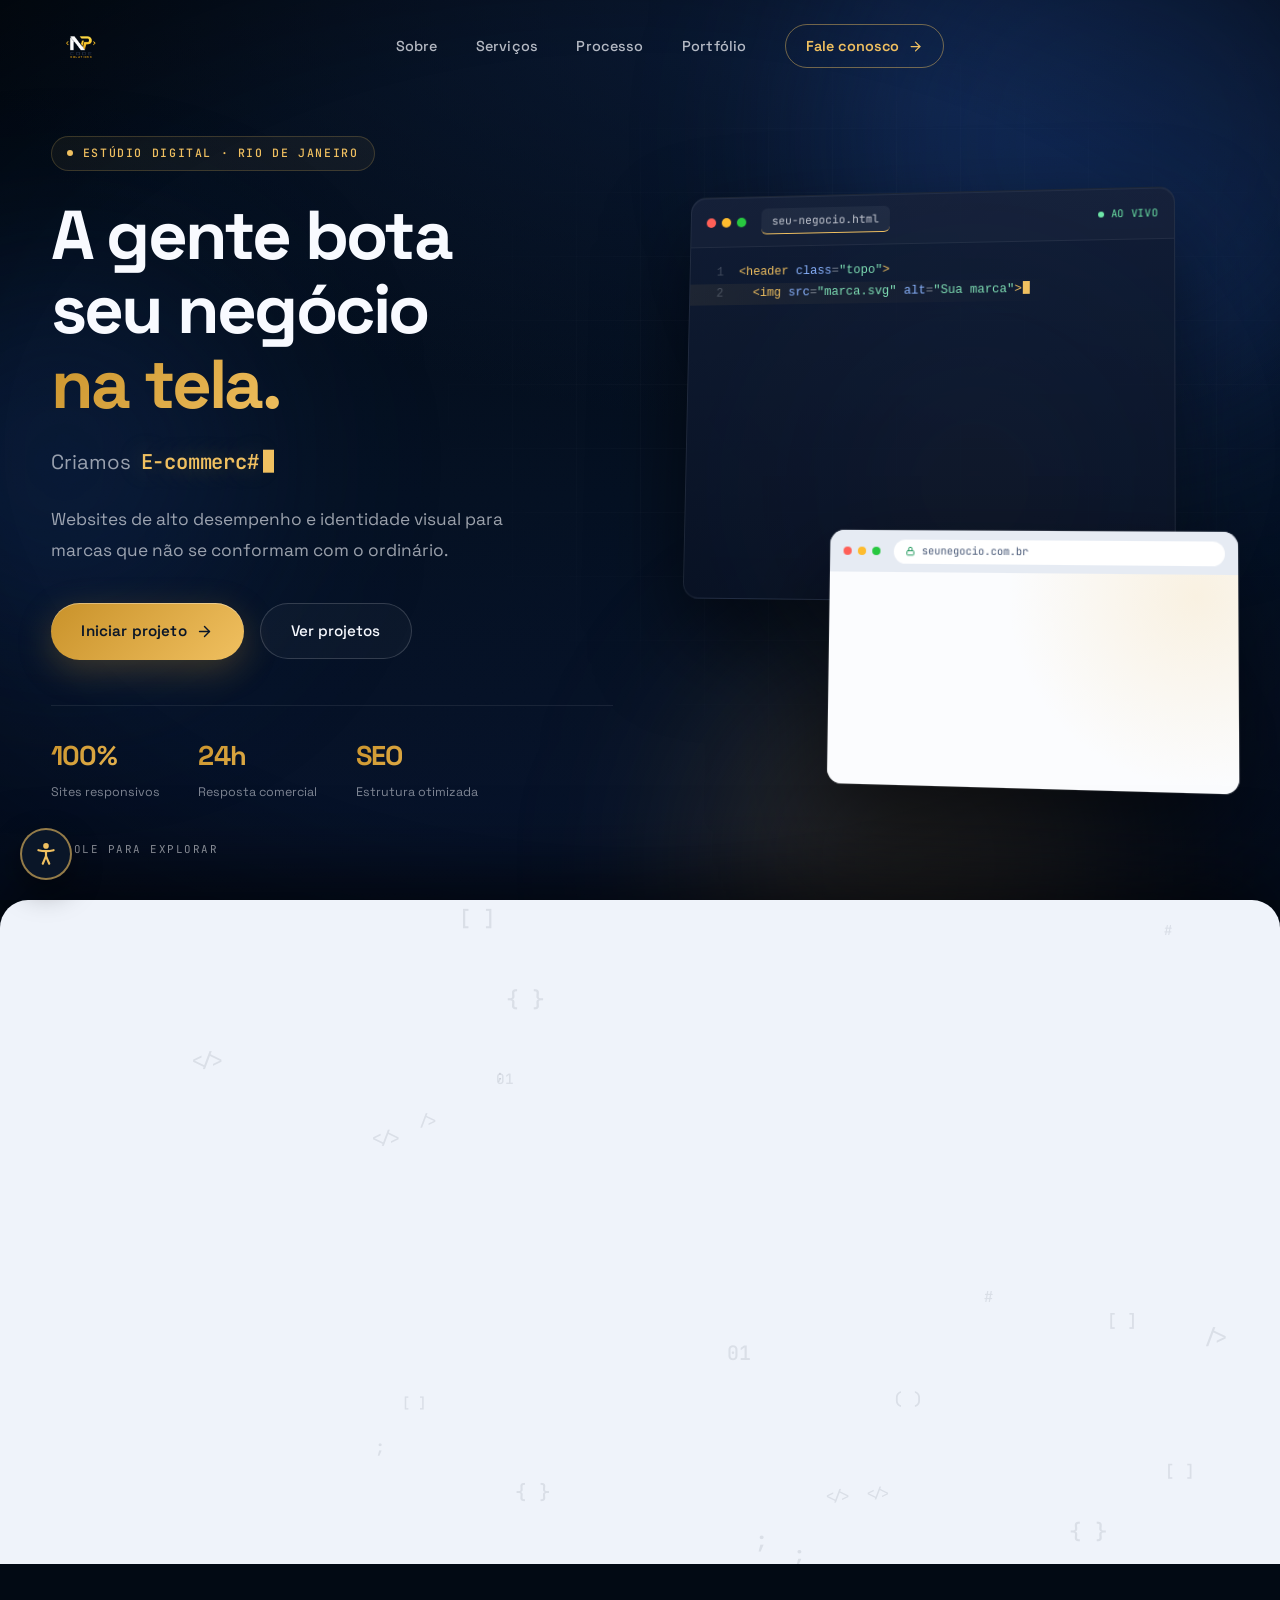
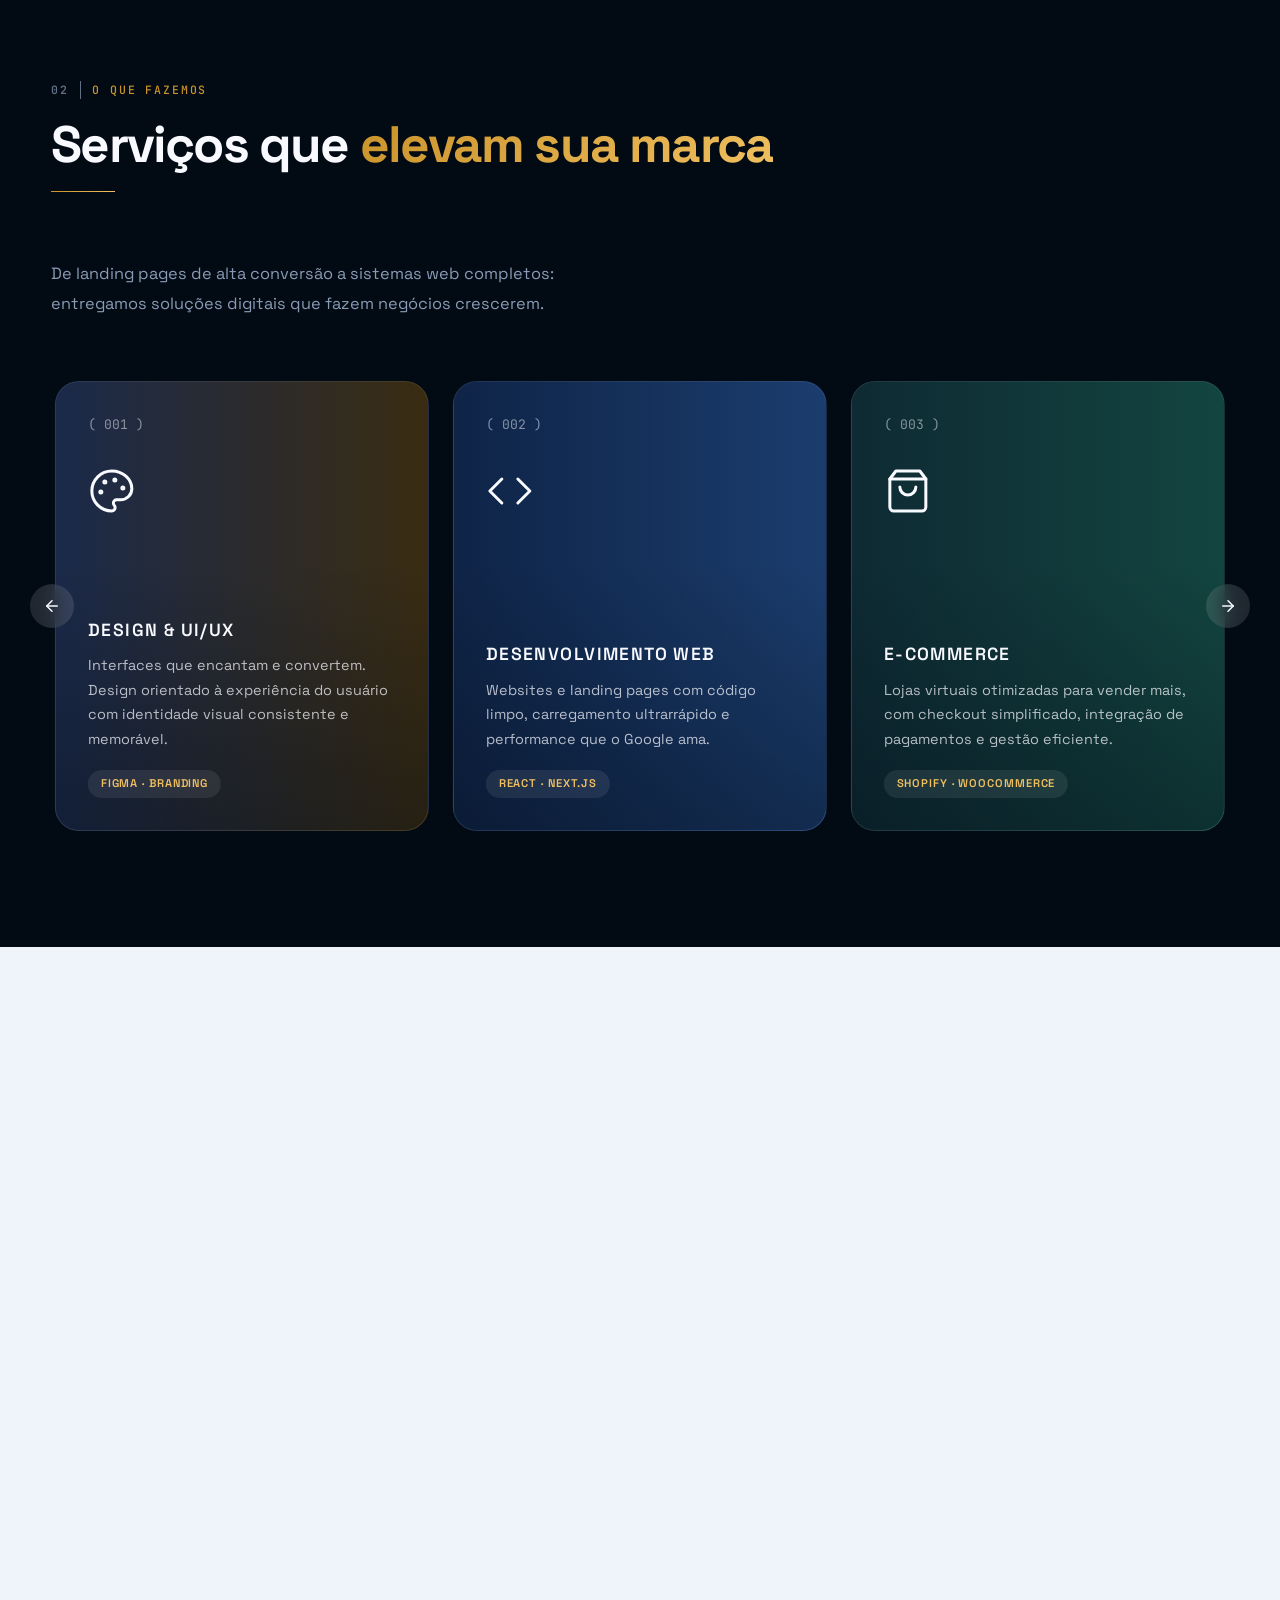
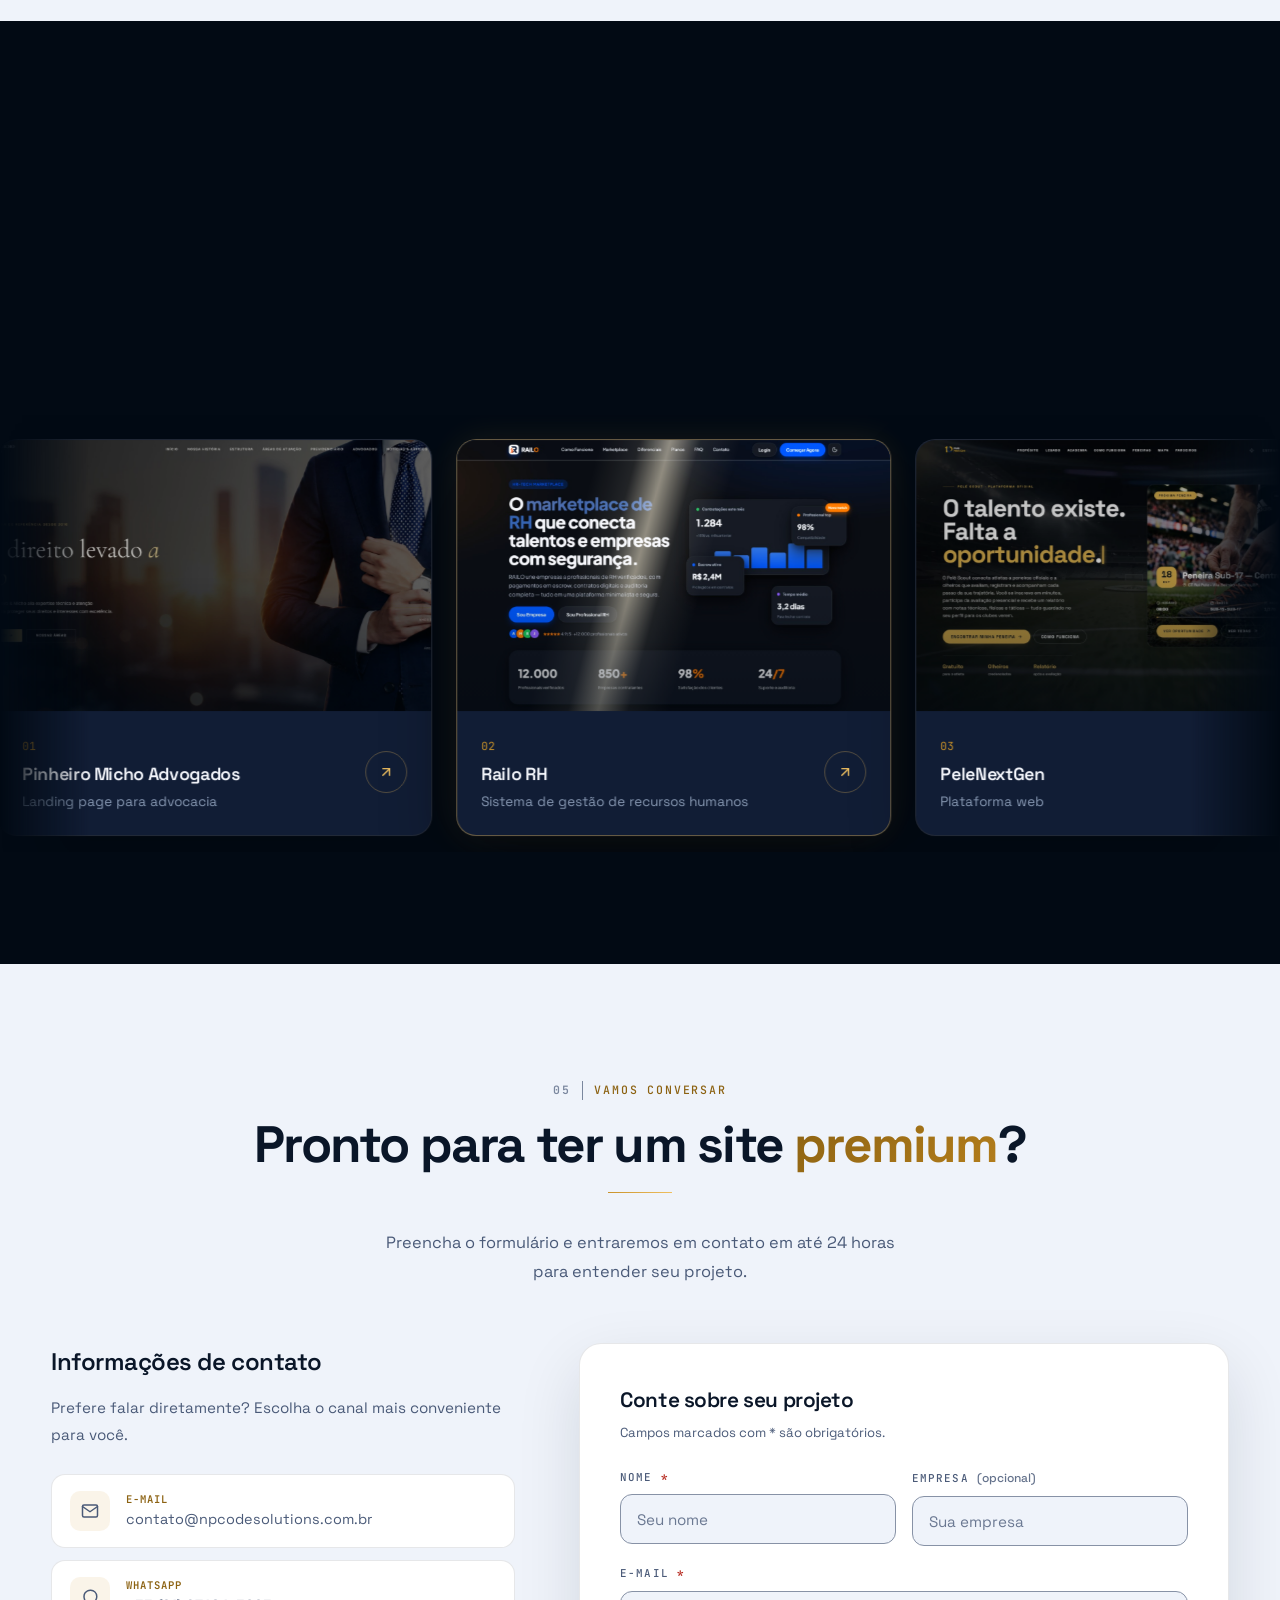
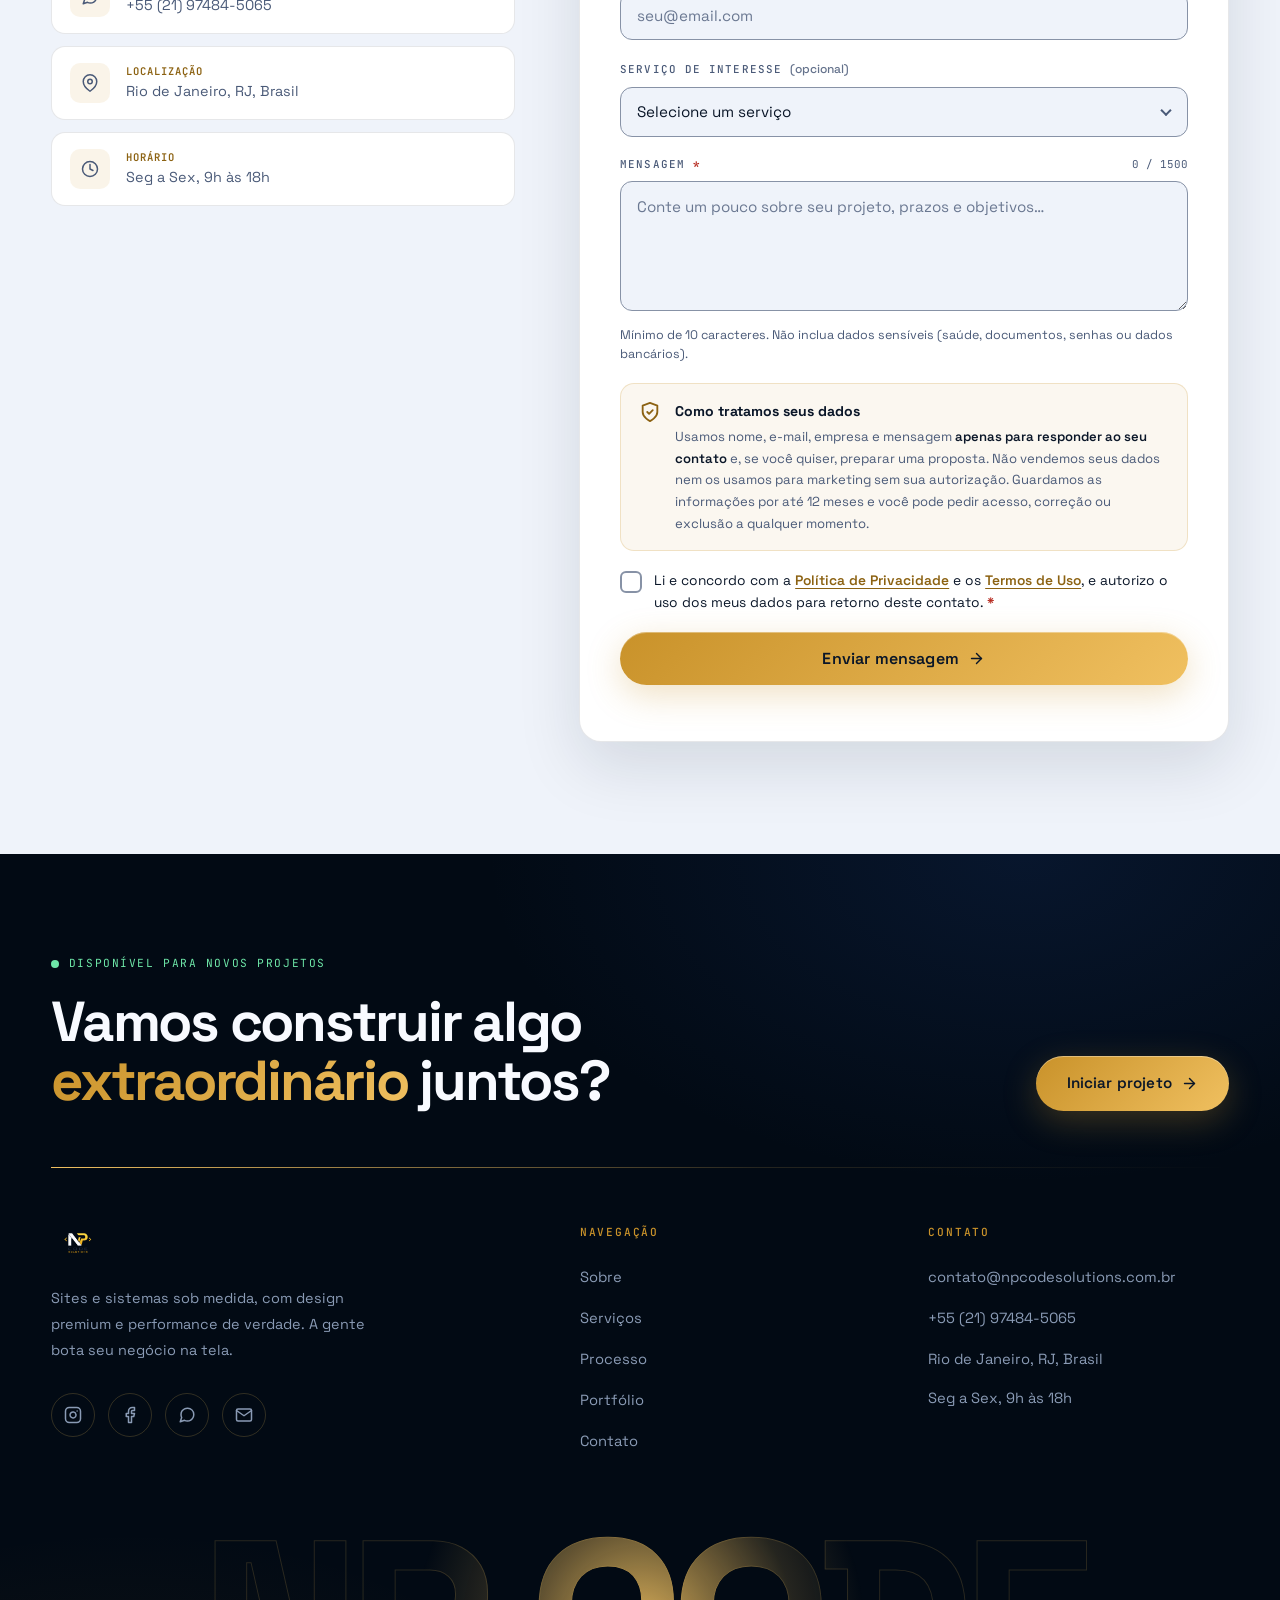
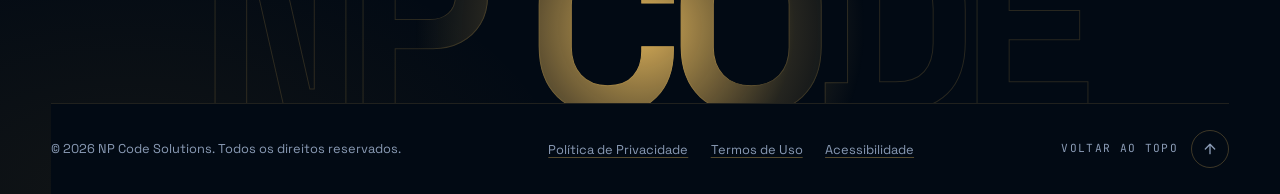
==== commit 69d9e340: "Adição de politicas de privacidade e termos de uso, além da adição de: normas de acessibilidade e no" ====
--- a/index.html
+++ b/index.html
@@ -9,14 +9,28 @@
   <link rel="preconnect" href="https://fonts.googleapis.com" />
   <link rel="preconnect" href="https://fonts.gstatic.com" crossorigin />
   <link href="https://fonts.googleapis.com/css2?family=JetBrains+Mono:wght@400;500;600&family=Space+Grotesk:wght@300;400;500;600;700&display=swap" rel="stylesheet" />
+  <meta name="theme-color" content="#020a14" />
   <link rel="stylesheet" href="style.css" />
+  <script>
+    /* Applies saved accessibility preferences before first paint (no flash). */
+    (function () {
+      try {
+        var p = JSON.parse(localStorage.getItem('np-a11y') || '{}');
+        var h = document.documentElement;
+        if (p.scale) h.style.fontSize = p.scale + '%';
+        ['contrast', 'motion', 'links', 'readable'].forEach(function (k) { if (p[k]) h.classList.add('a11y-' + k); });
+      } catch (e) {}
+    })();
+  </script>
 </head>
 <body>
+  <a href="#conteudo" class="skip-link">Pular para o conteúdo principal</a>
+
   <!-- NAV -->
-  <nav id="siteNav">
+  <nav id="siteNav" aria-label="Navegação principal">
     <div class="container nav-inner">
-      <a href="#inicio" class="nav-logo">
-        <img src="assets/logo branca.png" alt="NP Code Solutions" />
+      <a href="#inicio" class="nav-logo" aria-label="NP Code Solutions, voltar ao início">
+        <img src="assets/logo branca.png" alt="" />
       </a>
       <ul class="nav-links">
         <li><a href="#sobre">Sobre</a></li>
@@ -31,22 +45,23 @@
         </li>
       </ul>
       <div class="nav-right">
-        <button class="hamburger" id="hamburger" aria-label="Menu">
-          <span></span><span></span><span></span>
+        <button type="button" class="hamburger" id="hamburger" aria-label="Abrir menu" aria-expanded="false" aria-controls="mobileMenu">
+          <span aria-hidden="true"></span><span aria-hidden="true"></span><span aria-hidden="true"></span>
         </button>
       </div>
     </div>
   </nav>
 
   <!-- MOBILE MENU -->
-  <div class="mobile-menu" id="mobileMenu">
+  <div class="mobile-menu" id="mobileMenu" role="dialog" aria-modal="true" aria-label="Menu de navegação">
     <a href="#sobre" class="mob-link">Sobre</a>
     <a href="#servicos" class="mob-link">Serviços</a>
     <a href="#processo" class="mob-link">Processo</a>
     <a href="#portfolio" class="mob-link">Portfólio</a>
-    <a href="#contato" class="mob-link" style="color:var(--gold-hi)">Contato</a>
+    <a href="#contato" class="mob-link mob-cta">Contato</a>
   </div>
 
+  <main id="conteudo" tabindex="-1">
   <!-- HERO -->
   <section class="hero" id="inicio">
     <div class="hero-bg" id="heroBg" aria-hidden="true">
@@ -65,9 +80,10 @@
           <span class="line"><span>seu negócio</span></span>
           <span class="line"><span><em class="gold">na tela.</em></span></span>
         </h1>
-        <div class="hero-scramble h-anim" aria-live="polite">
+        <p class="sr-only">Criamos sites institucionais, landing pages, e-commerce, sistemas web, aplicativos e identidade digital.</p>
+        <div class="hero-scramble h-anim" aria-hidden="true">
           <span class="scr-prefix">Criamos</span>
-          <span class="scramble" id="scramble">Sites institucionais</span><span class="scr-caret" aria-hidden="true"></span>
+          <span class="scramble" id="scramble">Sites institucionais</span><span class="scr-caret"></span>
         </div>
         <p class="hero-sub h-anim">Websites de alto desempenho e identidade visual para marcas que não se conformam com o ordinário.</p>
         <div class="hero-actions h-anim">
@@ -101,7 +117,7 @@
             <div class="hv-bbar">
               <span class="hv-dots"><i></i><i></i><i></i></span>
               <span class="hv-url">
-                <svg viewBox="0 0 24 24" fill="none" stroke="currentColor" stroke-width="2.4" stroke-linecap="round" stroke-linejoin="round"><rect x="4" y="11" width="16" height="10" rx="2"/><path d="M8 11V7a4 4 0 0 1 8 0v4"/></svg>
+                <svg aria-hidden="true" focusable="false" viewBox="0 0 24 24" fill="none" stroke="currentColor" stroke-width="2.4" stroke-linecap="round" stroke-linejoin="round"><rect x="4" y="11" width="16" height="10" rx="2"/><path d="M8 11V7a4 4 0 0 1 8 0v4"/></svg>
                 seunegocio.com.br
               </span>
             </div>
@@ -122,7 +138,7 @@
     </div>
 
     <a href="#sobre" class="scroll-hint" aria-label="Rolar para a próxima seção">
-      <span class="scroll-line"></span>
+      <span class="scroll-line" aria-hidden="true"></span>
       Role para explorar
     </a>
   </section>
@@ -139,17 +155,17 @@
           <p class="section-sub">A NP Code Solutions é uma equipe especializada em criar experiências digitais que unem design, tecnologia e performance. Desenvolvemos sites institucionais, landing pages, portfólios e lojas virtuais para empresas que querem fortalecer sua presença online e converter mais visitantes em clientes.</p>
         </div>
         <div class="about-stack reveal" style="transition-delay:.1s">
-          <span class="about-stack-label">Com o que trabalhamos</span>
+          <span class="about-stack-label" id="stackLabel">Com o que trabalhamos</span>
           <div class="about-marquee">
-            <div class="about-tags-track">
-              <span class="service-tag">HTML5</span>
-              <span class="service-tag">CSS3</span>
-              <span class="service-tag">JavaScript</span>
-              <span class="service-tag">React · Next.js</span>
-              <span class="service-tag">Figma</span>
-              <span class="service-tag">SEO Técnico</span>
-              <span class="service-tag">Shopify · WooCommerce</span>
-              <span class="service-tag">React Native · Flutter</span>
+            <div class="about-tags-track" role="list" aria-labelledby="stackLabel">
+              <span class="service-tag" role="listitem">HTML5</span>
+              <span class="service-tag" role="listitem">CSS3</span>
+              <span class="service-tag" role="listitem">JavaScript</span>
+              <span class="service-tag" role="listitem">React · Next.js</span>
+              <span class="service-tag" role="listitem">Figma</span>
+              <span class="service-tag" role="listitem">SEO Técnico</span>
+              <span class="service-tag" role="listitem">Shopify · WooCommerce</span>
+              <span class="service-tag" role="listitem">React Native · Flutter</span>
               <span class="service-tag" aria-hidden="true">HTML5</span>
               <span class="service-tag" aria-hidden="true">CSS3</span>
               <span class="service-tag" aria-hidden="true">JavaScript</span>
@@ -183,7 +199,7 @@
                 <article class="svc-card spot g1">
                   <div class="svc-top">
                     <span class="svc-num">( 001 )</span>
-                    <svg class="svc-icon" viewBox="0 0 24 24" fill="none" stroke="currentColor" stroke-width="1.5" stroke-linecap="round" stroke-linejoin="round"><circle cx="13.5" cy="6.5" r=".5" fill="currentColor"/><circle cx="17.5" cy="10.5" r=".5" fill="currentColor"/><circle cx="8.5" cy="7.5" r=".5" fill="currentColor"/><circle cx="6.5" cy="12.5" r=".5" fill="currentColor"/><path d="M12 2C6.5 2 2 6.5 2 12s4.5 10 10 10c.926 0 1.648-.746 1.648-1.688 0-.437-.18-.835-.437-1.125-.29-.289-.438-.652-.438-1.125a1.64 1.64 0 0 1 1.668-1.668h1.996c3.051 0 5.555-2.503 5.555-5.554C21.965 6.012 17.461 2 12 2z"/></svg>
+                    <svg aria-hidden="true" focusable="false" class="svc-icon" viewBox="0 0 24 24" fill="none" stroke="currentColor" stroke-width="1.5" stroke-linecap="round" stroke-linejoin="round"><circle cx="13.5" cy="6.5" r=".5" fill="currentColor"/><circle cx="17.5" cy="10.5" r=".5" fill="currentColor"/><circle cx="8.5" cy="7.5" r=".5" fill="currentColor"/><circle cx="6.5" cy="12.5" r=".5" fill="currentColor"/><path d="M12 2C6.5 2 2 6.5 2 12s4.5 10 10 10c.926 0 1.648-.746 1.648-1.688 0-.437-.18-.835-.437-1.125-.29-.289-.438-.652-.438-1.125a1.64 1.64 0 0 1 1.668-1.668h1.996c3.051 0 5.555-2.503 5.555-5.554C21.965 6.012 17.461 2 12 2z"/></svg>
                   </div>
                   <div class="svc-body">
                     <h3>Design & UI/UX</h3>
@@ -196,7 +212,7 @@
                 <article class="svc-card spot g2">
                   <div class="svc-top">
                     <span class="svc-num">( 002 )</span>
-                    <svg class="svc-icon" viewBox="0 0 24 24" fill="none" stroke="currentColor" stroke-width="1.5" stroke-linecap="round" stroke-linejoin="round"><polyline points="16 18 22 12 16 6"/><polyline points="8 6 2 12 8 18"/></svg>
+                    <svg aria-hidden="true" focusable="false" class="svc-icon" viewBox="0 0 24 24" fill="none" stroke="currentColor" stroke-width="1.5" stroke-linecap="round" stroke-linejoin="round"><polyline points="16 18 22 12 16 6"/><polyline points="8 6 2 12 8 18"/></svg>
                   </div>
                   <div class="svc-body">
                     <h3>Desenvolvimento Web</h3>
@@ -209,7 +225,7 @@
                 <article class="svc-card spot g3">
                   <div class="svc-top">
                     <span class="svc-num">( 003 )</span>
-                    <svg class="svc-icon" viewBox="0 0 24 24" fill="none" stroke="currentColor" stroke-width="1.5" stroke-linecap="round" stroke-linejoin="round"><path d="M6 2 3 6v14a2 2 0 0 0 2 2h14a2 2 0 0 0 2-2V6l-3-4Z"/><line x1="3" y1="6" x2="21" y2="6"/><path d="M16 10a4 4 0 0 1-8 0"/></svg>
+                    <svg aria-hidden="true" focusable="false" class="svc-icon" viewBox="0 0 24 24" fill="none" stroke="currentColor" stroke-width="1.5" stroke-linecap="round" stroke-linejoin="round"><path d="M6 2 3 6v14a2 2 0 0 0 2 2h14a2 2 0 0 0 2-2V6l-3-4Z"/><line x1="3" y1="6" x2="21" y2="6"/><path d="M16 10a4 4 0 0 1-8 0"/></svg>
                   </div>
                   <div class="svc-body">
                     <h3>E-commerce</h3>
@@ -222,7 +238,7 @@
                 <article class="svc-card spot g4">
                   <div class="svc-top">
                     <span class="svc-num">( 004 )</span>
-                    <svg class="svc-icon" viewBox="0 0 24 24" fill="none" stroke="currentColor" stroke-width="1.5" stroke-linecap="round" stroke-linejoin="round"><rect x="5" y="2" width="14" height="20" rx="2" ry="2"/><line x1="12" y1="18" x2="12.01" y2="18"/></svg>
+                    <svg aria-hidden="true" focusable="false" class="svc-icon" viewBox="0 0 24 24" fill="none" stroke="currentColor" stroke-width="1.5" stroke-linecap="round" stroke-linejoin="round"><rect x="5" y="2" width="14" height="20" rx="2" ry="2"/><line x1="12" y1="18" x2="12.01" y2="18"/></svg>
                   </div>
                   <div class="svc-body">
                     <h3>Aplicativos Mobile</h3>
@@ -235,7 +251,7 @@
                 <article class="svc-card spot g5">
                   <div class="svc-top">
                     <span class="svc-num">( 005 )</span>
-                    <svg class="svc-icon" viewBox="0 0 24 24" fill="none" stroke="currentColor" stroke-width="1.5" stroke-linecap="round" stroke-linejoin="round"><polyline points="22 7 13.5 15.5 8.5 10.5 2 17"/><polyline points="16 7 22 7 22 13"/></svg>
+                    <svg aria-hidden="true" focusable="false" class="svc-icon" viewBox="0 0 24 24" fill="none" stroke="currentColor" stroke-width="1.5" stroke-linecap="round" stroke-linejoin="round"><polyline points="22 7 13.5 15.5 8.5 10.5 2 17"/><polyline points="16 7 22 7 22 13"/></svg>
                   </div>
                   <div class="svc-body">
                     <h3>SEO & Performance</h3>
@@ -248,7 +264,7 @@
                 <article class="svc-card spot g6">
                   <div class="svc-top">
                     <span class="svc-num">( 006 )</span>
-                    <svg class="svc-icon" viewBox="0 0 24 24" fill="none" stroke="currentColor" stroke-width="1.5" stroke-linecap="round" stroke-linejoin="round"><path d="M12 22s8-4 8-10V5l-8-3-8 3v7c0 6 8 10 8 10z"/><polyline points="9 12 11 14 15 10"/></svg>
+                    <svg aria-hidden="true" focusable="false" class="svc-icon" viewBox="0 0 24 24" fill="none" stroke="currentColor" stroke-width="1.5" stroke-linecap="round" stroke-linejoin="round"><path d="M12 22s8-4 8-10V5l-8-3-8 3v7c0 6 8 10 8 10z"/><polyline points="9 12 11 14 15 10"/></svg>
                   </div>
                   <div class="svc-body">
                     <h3>Manutenção & Suporte</h3>
@@ -260,10 +276,10 @@
             </div>
           </div>
           <button type="button" class="svc-nav svc-prev" aria-label="Serviço anterior">
-            <svg viewBox="0 0 24 24" fill="none" stroke="currentColor" stroke-width="2" stroke-linecap="round" stroke-linejoin="round"><line x1="19" y1="12" x2="5" y2="12"/><polyline points="12 19 5 12 12 5"/></svg>
+            <svg aria-hidden="true" focusable="false" viewBox="0 0 24 24" fill="none" stroke="currentColor" stroke-width="2" stroke-linecap="round" stroke-linejoin="round"><line x1="19" y1="12" x2="5" y2="12"/><polyline points="12 19 5 12 12 5"/></svg>
           </button>
           <button type="button" class="svc-nav svc-next" aria-label="Próximo serviço">
-            <svg viewBox="0 0 24 24" fill="none" stroke="currentColor" stroke-width="2" stroke-linecap="round" stroke-linejoin="round"><line x1="5" y1="12" x2="19" y2="12"/><polyline points="12 5 19 12 12 19"/></svg>
+            <svg aria-hidden="true" focusable="false" viewBox="0 0 24 24" fill="none" stroke="currentColor" stroke-width="2" stroke-linecap="round" stroke-linejoin="round"><line x1="5" y1="12" x2="19" y2="12"/><polyline points="12 5 19 12 12 19"/></svg>
           </button>
         </div>
       </div>
@@ -312,66 +328,87 @@
             <h2 class="section-title">Trabalhos que nos <span class="gold">orgulham</span></h2>
             <div class="divider"></div>
           </div>
-          <p class="work-hint">Passe o mouse para pausar · arraste para navegar</p>
-        </div>
-      </div>
-
-      <div class="work-marquee" id="workMarquee">
+          <div class="work-controls">
+            <p class="work-hint" id="workHint">Passe o mouse para pausar · arraste ou use Tab para navegar</p>
+            <button type="button" class="work-toggle" id="workToggle" aria-pressed="false" aria-controls="workMarquee">
+              <svg class="i-pause" aria-hidden="true" focusable="false" viewBox="0 0 24 24" fill="currentColor"><rect x="6" y="5" width="4" height="14" rx="1"/><rect x="14" y="5" width="4" height="14" rx="1"/></svg>
+              <svg class="i-play" aria-hidden="true" focusable="false" viewBox="0 0 24 24" fill="currentColor"><path d="M8 5.5v13a1 1 0 0 0 1.5.86l10.5-6.5a1 1 0 0 0 0-1.72L9.5 4.64A1 1 0 0 0 8 5.5z"/></svg>
+              <span class="work-toggle-label">Pausar</span>
+            </button>
+          </div>
+        </div>
+      </div>
+
+      <div class="work-marquee" id="workMarquee" role="region" aria-label="Projetos do portfólio" aria-describedby="workHint">
         <div class="work-track" id="workTrack">
           <a class="work-card" href="https://pinheiromichoadv.vercel.app/" target="_blank" rel="noopener">
             <div class="work-img">
-              <img src="assets/pinheiromicho.png" alt="Pinheiro Micho Advogados" draggable="false" loading="lazy">
+              <img src="assets/pinheiromicho.png" alt="" draggable="false" loading="lazy">
               <img src="assets/pinheiromicho2.png" alt="" draggable="false" loading="lazy">
             </div>
             <div class="work-meta">
               <div>
                 <span class="work-idx">01</span>
                 <h3>Pinheiro Micho Advogados</h3>
-                <p>Landing page para advocacia</p>
-              </div>
-              <span class="work-arrow"><svg viewBox="0 0 24 24" fill="none" stroke="currentColor" stroke-width="2" stroke-linecap="round" stroke-linejoin="round"><line x1="7" y1="17" x2="17" y2="7"/><polyline points="7 7 17 7 17 17"/></svg></span>
+                <p>Landing page para advocacia<span class="sr-only"> (abre em nova aba)</span></p>
+              </div>
+              <span class="work-arrow" aria-hidden="true"><svg aria-hidden="true" focusable="false" viewBox="0 0 24 24" fill="none" stroke="currentColor" stroke-width="2" stroke-linecap="round" stroke-linejoin="round"><line x1="7" y1="17" x2="17" y2="7"/><polyline points="7 7 17 7 17 17"/></svg></span>
             </div>
           </a>
           <a class="work-card" href="https://site-rairorh.vercel.app/" target="_blank" rel="noopener">
             <div class="work-img">
-              <img src="assets/railorh.png" alt="Railo RH" draggable="false" loading="lazy">
+              <img src="assets/railorh.png" alt="" draggable="false" loading="lazy">
               <img src="assets/railorh2.jpeg" alt="" draggable="false" loading="lazy">
             </div>
             <div class="work-meta">
               <div>
                 <span class="work-idx">02</span>
                 <h3>Railo RH</h3>
-                <p>Sistema de gestão de recursos humanos</p>
-              </div>
-              <span class="work-arrow"><svg viewBox="0 0 24 24" fill="none" stroke="currentColor" stroke-width="2" stroke-linecap="round" stroke-linejoin="round"><line x1="7" y1="17" x2="17" y2="7"/><polyline points="7 7 17 7 17 17"/></svg></span>
+                <p>Sistema de gestão de recursos humanos<span class="sr-only"> (abre em nova aba)</span></p>
+              </div>
+              <span class="work-arrow" aria-hidden="true"><svg aria-hidden="true" focusable="false" viewBox="0 0 24 24" fill="none" stroke="currentColor" stroke-width="2" stroke-linecap="round" stroke-linejoin="round"><line x1="7" y1="17" x2="17" y2="7"/><polyline points="7 7 17 7 17 17"/></svg></span>
             </div>
           </a>
           <a class="work-card" href="https://pelenextgen.vercel.app/" target="_blank" rel="noopener">
             <div class="work-img">
-              <img src="assets/pelenextgen.png" alt="PeleNextGen" draggable="false" loading="lazy">
+              <img src="assets/pelenextgen.png" alt="" draggable="false" loading="lazy">
               <img src="assets/pelenextgen2.png" alt="" draggable="false" loading="lazy">
             </div>
             <div class="work-meta">
               <div>
                 <span class="work-idx">03</span>
                 <h3>PeleNextGen</h3>
-                <p>Plataforma web</p>
-              </div>
-              <span class="work-arrow"><svg viewBox="0 0 24 24" fill="none" stroke="currentColor" stroke-width="2" stroke-linecap="round" stroke-linejoin="round"><line x1="7" y1="17" x2="17" y2="7"/><polyline points="7 7 17 7 17 17"/></svg></span>
+                <p>Plataforma web<span class="sr-only"> (abre em nova aba)</span></p>
+              </div>
+              <span class="work-arrow" aria-hidden="true"><svg aria-hidden="true" focusable="false" viewBox="0 0 24 24" fill="none" stroke="currentColor" stroke-width="2" stroke-linecap="round" stroke-linejoin="round"><line x1="7" y1="17" x2="17" y2="7"/><polyline points="7 7 17 7 17 17"/></svg></span>
             </div>
           </a>
           <a class="work-card" href="https://shinatal.shinerio.com/" target="_blank" rel="noopener">
             <div class="work-img">
-              <img src="assets/shinatal.png" alt="Shinatal" draggable="false" loading="lazy">
+              <img src="assets/shinatal.png" alt="" draggable="false" loading="lazy">
               <img src="assets/shinatal2.png" alt="" draggable="false" loading="lazy">
             </div>
             <div class="work-meta">
               <div>
                 <span class="work-idx">04</span>
                 <h3>Shinatal</h3>
-                <p>Site institucional</p>
-              </div>
-              <span class="work-arrow"><svg viewBox="0 0 24 24" fill="none" stroke="currentColor" stroke-width="2" stroke-linecap="round" stroke-linejoin="round"><line x1="7" y1="17" x2="17" y2="7"/><polyline points="7 7 17 7 17 17"/></svg></span>
+                <p>Site institucional<span class="sr-only"> (abre em nova aba)</span></p>
+              </div>
+              <span class="work-arrow" aria-hidden="true"><svg aria-hidden="true" focusable="false" viewBox="0 0 24 24" fill="none" stroke="currentColor" stroke-width="2" stroke-linecap="round" stroke-linejoin="round"><line x1="7" y1="17" x2="17" y2="7"/><polyline points="7 7 17 7 17 17"/></svg></span>
+            </div>
+          </a>
+          <a class="work-card" href="https://imobiliaria-atelier.vercel.app/" target="_blank" rel="noopener">
+            <div class="work-img">
+              <img src="assets/atelier.png" alt="" draggable="false" loading="lazy">
+              <img src="assets/atelier2.png" alt="" draggable="false" loading="lazy">
+            </div>
+            <div class="work-meta">
+              <div>
+                <span class="work-idx">05</span>
+                <h3>Atelier Residences</h3>
+                <p>Landing page imobiliária de alto padrão<span class="sr-only"> (abre em nova aba)</span></p>
+              </div>
+              <span class="work-arrow" aria-hidden="true"><svg aria-hidden="true" focusable="false" viewBox="0 0 24 24" fill="none" stroke="currentColor" stroke-width="2" stroke-linecap="round" stroke-linejoin="round"><line x1="7" y1="17" x2="17" y2="7"/><polyline points="7 7 17 7 17 17"/></svg></span>
             </div>
           </a>
         </div>
@@ -392,80 +429,126 @@
             <h3>Informações de contato</h3>
             <p>Prefere falar diretamente? Escolha o canal mais conveniente para você.</p>
             <a class="contact-detail spot" href="mailto:contato@npcodesolutions.com.br">
-              <span class="contact-icon"><svg viewBox="0 0 24 24" fill="none" stroke="currentColor" stroke-width="2" stroke-linecap="round" stroke-linejoin="round"><path d="M4 4h16c1.1 0 2 .9 2 2v12c0 1.1-.9 2-2 2H4c-1.1 0-2-.9-2-2V6c0-1.1.9-2 2-2z"/><polyline points="22,6 12,13 2,6"/></svg></span>
+              <span class="contact-icon"><svg aria-hidden="true" focusable="false" viewBox="0 0 24 24" fill="none" stroke="currentColor" stroke-width="2" stroke-linecap="round" stroke-linejoin="round"><path d="M4 4h16c1.1 0 2 .9 2 2v12c0 1.1-.9 2-2 2H4c-1.1 0-2-.9-2-2V6c0-1.1.9-2 2-2z"/><polyline points="22,6 12,13 2,6"/></svg></span>
               <div>
                 <strong>E-mail</strong>
                 <span>contato@npcodesolutions.com.br</span>
               </div>
             </a>
             <a class="contact-detail spot" href="https://wa.me/5521974845065" target="_blank" rel="noopener">
-              <span class="contact-icon"><svg viewBox="0 0 24 24" fill="none" stroke="currentColor" stroke-width="2" stroke-linecap="round" stroke-linejoin="round"><path d="M21 11.5a8.38 8.38 0 0 1-.9 3.8 8.5 8.5 0 0 1-7.6 4.7 8.38 8.38 0 0 1-3.8-.9L3 21l1.9-5.7a8.38 8.38 0 0 1-.9-3.8 8.5 8.5 0 0 1 4.7-7.6 8.38 8.38 0 0 1 3.8-.9h.5a8.48 8.48 0 0 1 8 8v.5z"/></svg></span>
+              <span class="contact-icon"><svg aria-hidden="true" focusable="false" viewBox="0 0 24 24" fill="none" stroke="currentColor" stroke-width="2" stroke-linecap="round" stroke-linejoin="round"><path d="M21 11.5a8.38 8.38 0 0 1-.9 3.8 8.5 8.5 0 0 1-7.6 4.7 8.38 8.38 0 0 1-3.8-.9L3 21l1.9-5.7a8.38 8.38 0 0 1-.9-3.8 8.5 8.5 0 0 1 4.7-7.6 8.38 8.38 0 0 1 3.8-.9h.5a8.48 8.48 0 0 1 8 8v.5z"/></svg></span>
               <div>
                 <strong>WhatsApp</strong>
-                <span>+55 (21) 97484-5065</span>
+                <span>+55 (21) 97484-5065</span><span class="sr-only"> (abre em nova aba)</span>
               </div>
             </a>
             <div class="contact-detail spot">
-              <span class="contact-icon"><svg viewBox="0 0 24 24" fill="none" stroke="currentColor" stroke-width="2" stroke-linecap="round" stroke-linejoin="round"><path d="M21 10c0 7-9 13-9 13s-9-6-9-13a9 9 0 0 1 18 0z"/><circle cx="12" cy="10" r="3"/></svg></span>
+              <span class="contact-icon"><svg aria-hidden="true" focusable="false" viewBox="0 0 24 24" fill="none" stroke="currentColor" stroke-width="2" stroke-linecap="round" stroke-linejoin="round"><path d="M21 10c0 7-9 13-9 13s-9-6-9-13a9 9 0 0 1 18 0z"/><circle cx="12" cy="10" r="3"/></svg></span>
               <div>
                 <strong>Localização</strong>
                 <span>Rio de Janeiro, RJ, Brasil</span>
               </div>
             </div>
             <div class="contact-detail spot">
-              <span class="contact-icon"><svg viewBox="0 0 24 24" fill="none" stroke="currentColor" stroke-width="2" stroke-linecap="round" stroke-linejoin="round"><circle cx="12" cy="12" r="10"/><polyline points="12 6 12 12 16 14"/></svg></span>
+              <span class="contact-icon"><svg aria-hidden="true" focusable="false" viewBox="0 0 24 24" fill="none" stroke="currentColor" stroke-width="2" stroke-linecap="round" stroke-linejoin="round"><circle cx="12" cy="12" r="10"/><polyline points="12 6 12 12 16 14"/></svg></span>
               <div>
                 <strong>Horário</strong>
                 <span>Seg a Sex, 9h às 18h</span>
               </div>
             </div>
           </div>
-          <form class="contact-form spot reveal" style="transition-delay:.15s" id="contactForm" action="https://formsubmit.co/contato@npcodesolutions.com.br" method="POST">
+          <form class="contact-form spot reveal" style="transition-delay:.15s" id="contactForm" action="https://formsubmit.co/contato@npcodesolutions.com.br" method="POST" novalidate aria-labelledby="formTitle" aria-describedby="formRequired">
+            <h3 class="form-title" id="formTitle">Conte sobre seu projeto</h3>
+            <p class="form-required" id="formRequired">Campos marcados com <span aria-hidden="true">*</span><span class="sr-only">asterisco</span> são obrigatórios.</p>
+
             <input type="hidden" name="_subject" value="Novo contato pelo site NP Code" />
+            <input type="hidden" name="_template" value="table" />
+            <!-- Honeypot anti-spam: invisível para pessoas, preenchido por robôs -->
+            <div class="hp" aria-hidden="true">
+              <label for="hpField">Não preencha este campo</label>
+              <input type="text" id="hpField" name="_honey" tabindex="-1" autocomplete="off" />
+            </div>
+
             <div class="form-row">
               <div class="field">
-                <label for="nome">Nome</label>
-                <input type="text" id="nome" name="name" placeholder="Seu nome" required />
+                <label for="nome">Nome <span class="req" aria-hidden="true">*</span></label>
+                <input type="text" id="nome" name="name" placeholder="Seu nome" autocomplete="name" required aria-required="true" aria-describedby="nome-erro" minlength="2" maxlength="80" />
+                <p class="field-error" id="nome-erro" aria-live="polite"></p>
               </div>
               <div class="field">
-                <label for="empresa">Empresa</label>
-                <input type="text" id="empresa" name="company" placeholder="Sua empresa" />
+                <label for="empresa">Empresa <span class="opt">(opcional)</span></label>
+                <input type="text" id="empresa" name="company" placeholder="Sua empresa" autocomplete="organization" maxlength="80" />
               </div>
             </div>
             <div class="field">
-              <label for="email">E-mail</label>
-              <input type="email" id="email" name="email" placeholder="seu@email.com" required />
+              <label for="email">E-mail <span class="req" aria-hidden="true">*</span></label>
+              <input type="email" id="email" name="email" placeholder="seu@email.com" autocomplete="email" inputmode="email" spellcheck="false" required aria-required="true" aria-describedby="email-erro" maxlength="120" />
+              <p class="field-error" id="email-erro" aria-live="polite"></p>
             </div>
             <div class="field">
-              <label for="servico">Serviço de interesse</label>
-              <select id="servico" name="service">
-                <option value="" disabled selected>Selecione um serviço</option>
-                <option>Design & UI/UX</option>
-                <option>Desenvolvimento Web</option>
-                <option>E-commerce</option>
-                <option>Aplicativo Mobile</option>
-                <option>SEO & Performance</option>
-                <option>Outro</option>
-              </select>
+              <label for="servico">Serviço de interesse <span class="opt">(opcional)</span></label>
+              <div class="select-wrap">
+                <select id="servico" name="service">
+                  <option value="" selected>Selecione um serviço</option>
+                  <option>Design & UI/UX</option>
+                  <option>Desenvolvimento Web</option>
+                  <option>E-commerce</option>
+                  <option>Aplicativo Mobile</option>
+                  <option>SEO & Performance</option>
+                  <option>Outro</option>
+                </select>
+              </div>
             </div>
             <div class="field">
-              <label for="mensagem">Mensagem</label>
-              <textarea id="mensagem" name="message" placeholder="Conte um pouco sobre seu projeto…"></textarea>
-            </div>
-            <button type="submit" class="btn-primary form-submit">
-              Enviar mensagem
-              <svg viewBox="0 0 24 24" fill="none" stroke="currentColor" stroke-width="2" stroke-linecap="round" stroke-linejoin="round" aria-hidden="true"><line x1="5" y1="12" x2="19" y2="12"/><polyline points="12 5 19 12 12 19"/></svg>
+              <div class="label-row">
+                <label for="mensagem">Mensagem <span class="req" aria-hidden="true">*</span></label>
+                <span class="char-count" id="mensagem-contador" aria-hidden="true">0 / 1500</span>
+              </div>
+              <textarea id="mensagem" name="message" placeholder="Conte um pouco sobre seu projeto, prazos e objetivos…" required aria-required="true" aria-describedby="mensagem-dica mensagem-erro" minlength="10" maxlength="1500"></textarea>
+              <p class="field-hint" id="mensagem-dica">Mínimo de 10 caracteres. Não inclua dados sensíveis (saúde, documentos, senhas ou dados bancários).</p>
+              <p class="field-error" id="mensagem-erro" aria-live="polite"></p>
+            </div>
+
+            <div class="privacy-note" id="privacyNote">
+              <svg aria-hidden="true" focusable="false" viewBox="0 0 24 24" fill="none" stroke="currentColor" stroke-width="2" stroke-linecap="round" stroke-linejoin="round"><path d="M12 22s8-4 8-10V5l-8-3-8 3v7c0 6 8 10 8 10z"/><polyline points="9 12 11 14 15 10"/></svg>
+              <div>
+                <strong>Como tratamos seus dados</strong>
+                <p>Usamos nome, e-mail, empresa e mensagem <b>apenas para responder ao seu contato</b> e, se você quiser, preparar uma proposta. Não vendemos seus dados nem os usamos para marketing sem sua autorização. Guardamos as informações por até 12 meses e você pode pedir acesso, correção ou exclusão a qualquer momento.</p>
+              </div>
+            </div>
+
+            <div class="field consent-field">
+              <div class="consent">
+                <input type="checkbox" id="consentimento" name="consentimento_lgpd" value="Sim" required aria-required="true" aria-describedby="consentimento-erro privacyNote" />
+                <label for="consentimento">
+                  Li e concordo com a
+                  <a href="#politica-de-privacidade" class="inline-link" data-open-dialog="dlgPrivacy">Política de Privacidade</a>
+                  e os
+                  <a href="#termos-de-uso" class="inline-link" data-open-dialog="dlgTerms">Termos de Uso</a>,
+                  e autorizo o uso dos meus dados para retorno deste contato. <span class="req" aria-hidden="true">*</span>
+                </label>
+              </div>
+              <p class="field-error" id="consentimento-erro" aria-live="polite"></p>
+            </div>
+
+            <button type="submit" class="btn-primary form-submit" id="formSubmit">
+              <span class="submit-label">Enviar mensagem</span>
+              <span class="spinner" aria-hidden="true"></span>
+              <svg aria-hidden="true" focusable="false" viewBox="0 0 24 24" fill="none" stroke="currentColor" stroke-width="2" stroke-linecap="round" stroke-linejoin="round"><line x1="5" y1="12" x2="19" y2="12"/><polyline points="12 5 19 12 12 19"/></svg>
             </button>
+            <div class="form-status" id="formStatus" role="status" aria-live="polite" tabindex="-1"></div>
           </form>
         </div>
       </div>
     </section>
-
-    <!-- FOOTER -->
+  </div>
+  </main>
+
+  <!-- FOOTER -->
     <footer class="site-footer" id="siteFooter">
       <div class="container footer-cta reveal">
         <div>
-          <span class="avail"><i></i>Disponível para novos projetos</span>
+          <span class="avail"><i aria-hidden="true"></i>Disponível para novos projetos</span>
           <h2>Vamos construir algo <span class="gold">extraordinário</span> juntos?</h2>
         </div>
         <a href="#contato" class="btn-primary magnetic">
@@ -483,25 +566,25 @@
           </a>
           <p class="footer-tagline">Sites e sistemas sob medida, com design premium e performance de verdade. A gente bota seu negócio na tela.</p>
           <div class="footer-social">
-            <a href="https://www.instagram.com/np_code.solutions/" target="_blank" rel="noopener" class="social-icon" aria-label="Instagram" data-label="Instagram">
-              <svg viewBox="0 0 24 24" fill="none" stroke="currentColor" stroke-width="2" stroke-linecap="round" stroke-linejoin="round">
+            <a href="https://www.instagram.com/np_code.solutions/" target="_blank" rel="noopener" class="social-icon" aria-label="Instagram (abre em nova aba)" data-label="Instagram">
+              <svg aria-hidden="true" focusable="false" viewBox="0 0 24 24" fill="none" stroke="currentColor" stroke-width="2" stroke-linecap="round" stroke-linejoin="round">
                 <rect x="2" y="2" width="20" height="20" rx="5" ry="5"/>
                 <path d="M16 11.37A4 4 0 1 1 12.63 8 4 4 0 0 1 16 11.37z"/>
                 <circle cx="17.5" cy="6.5" r="1" fill="currentColor" stroke="none"/>
               </svg>
             </a>
             <a href="#" target="_blank" rel="noopener" class="social-icon" aria-label="Facebook" data-label="Facebook">
-              <svg viewBox="0 0 24 24" fill="none" stroke="currentColor" stroke-width="2" stroke-linecap="round" stroke-linejoin="round">
+              <svg aria-hidden="true" focusable="false" viewBox="0 0 24 24" fill="none" stroke="currentColor" stroke-width="2" stroke-linecap="round" stroke-linejoin="round">
                 <path d="M18 2h-3a5 5 0 0 0-5 5v3H7v4h3v8h4v-8h3l1-4h-4V7a1 1 0 0 1 1-1h3z"/>
               </svg>
             </a>
-            <a href="https://wa.me/5521974845065" target="_blank" rel="noopener" class="social-icon" aria-label="WhatsApp" data-label="WhatsApp">
-              <svg viewBox="0 0 24 24" fill="none" stroke="currentColor" stroke-width="2" stroke-linecap="round" stroke-linejoin="round">
+            <a href="https://wa.me/5521974845065" target="_blank" rel="noopener" class="social-icon" aria-label="WhatsApp (abre em nova aba)" data-label="WhatsApp">
+              <svg aria-hidden="true" focusable="false" viewBox="0 0 24 24" fill="none" stroke="currentColor" stroke-width="2" stroke-linecap="round" stroke-linejoin="round">
                 <path d="M21 11.5a8.38 8.38 0 0 1-.9 3.8 8.5 8.5 0 0 1-7.6 4.7 8.38 8.38 0 0 1-3.8-.9L3 21l1.9-5.7a8.38 8.38 0 0 1-.9-3.8 8.5 8.5 0 0 1 4.7-7.6 8.38 8.38 0 0 1 3.8-.9h.5a8.48 8.48 0 0 1 8 8v.5z"/>
               </svg>
             </a>
             <a href="mailto:contato@npcodesolutions.com.br" class="social-icon" aria-label="E-mail" data-label="E-mail">
-              <svg viewBox="0 0 24 24" fill="none" stroke="currentColor" stroke-width="2" stroke-linecap="round" stroke-linejoin="round">
+              <svg aria-hidden="true" focusable="false" viewBox="0 0 24 24" fill="none" stroke="currentColor" stroke-width="2" stroke-linecap="round" stroke-linejoin="round">
                 <path d="M4 4h16c1.1 0 2 .9 2 2v12c0 1.1-.9 2-2 2H4c-1.1 0-2-.9-2-2V6c0-1.1.9-2 2-2z"/>
                 <polyline points="22,6 12,13 2,6"/>
               </svg>
@@ -509,7 +592,7 @@
           </div>
         </div>
         <div class="footer-col reveal" style="transition-delay:.1s">
-          <h4>Navegação</h4>
+          <h3>Navegação</h3>
           <ul class="footer-links">
             <li><a href="#sobre">Sobre</a></li>
             <li><a href="#servicos">Serviços</a></li>
@@ -519,10 +602,10 @@
           </ul>
         </div>
         <div class="footer-col reveal" style="transition-delay:.2s">
-          <h4>Contato</h4>
+          <h3>Contato</h3>
           <ul class="footer-links">
             <li><a href="mailto:contato@npcodesolutions.com.br">contato@npcodesolutions.com.br</a></li>
-            <li><a href="https://wa.me/5521974845065" target="_blank" rel="noopener">+55 (21) 97484-5065</a></li>
+            <li><a href="https://wa.me/5521974845065" target="_blank" rel="noopener">+55 (21) 97484-5065<span class="sr-only"> (WhatsApp, abre em nova aba)</span></a></li>
             <li><span>Rio de Janeiro, RJ, Brasil</span></li>
             <li><span>Seg a Sex, 9h às 18h</span></li>
           </ul>
@@ -533,13 +616,188 @@
 
       <div class="container footer-bottom">
         <p class="footer-copy">© 2026 NP Code Solutions. Todos os direitos reservados.</p>
-        <a href="#inicio" class="to-top" aria-label="Voltar ao topo">
+        <ul class="footer-legal">
+          <li><a href="#politica-de-privacidade" data-open-dialog="dlgPrivacy">Política de Privacidade</a></li>
+          <li><a href="#termos-de-uso" data-open-dialog="dlgTerms">Termos de Uso</a></li>
+          <li><button type="button" class="footer-a11y" data-open-a11y>Acessibilidade</button></li>
+        </ul>
+        <a href="#inicio" class="to-top">
           Voltar ao topo
-          <span class="to-top-icon"><svg viewBox="0 0 24 24" fill="none" stroke="currentColor" stroke-width="2" stroke-linecap="round" stroke-linejoin="round"><line x1="12" y1="19" x2="12" y2="5"/><polyline points="5 12 12 5 19 12"/></svg></span>
+          <span class="to-top-icon" aria-hidden="true"><svg aria-hidden="true" focusable="false" viewBox="0 0 24 24" fill="none" stroke="currentColor" stroke-width="2" stroke-linecap="round" stroke-linejoin="round"><line x1="12" y1="19" x2="12" y2="5"/><polyline points="5 12 12 5 19 12"/></svg></span>
         </a>
       </div>
     </footer>
+
+  <!-- ACCESSIBILITY PANEL -->
+  <div class="a11y" id="a11y">
+    <button type="button" class="a11y-fab" id="a11yToggle" aria-expanded="false" aria-controls="a11yPanel" aria-label="Opções de acessibilidade">
+      <svg aria-hidden="true" focusable="false" viewBox="0 0 24 24" fill="none" stroke="currentColor" stroke-width="2" stroke-linecap="round" stroke-linejoin="round"><circle cx="12" cy="4.5" r="1.6" fill="currentColor"/><path d="M5 8.5c2.3.6 4.6.9 7 .9s4.7-.3 7-.9"/><path d="M12 9.4v4.6"/><path d="m9 21 3-7 3 7"/></svg>
+    </button>
+    <div class="a11y-panel" id="a11yPanel" role="region" aria-labelledby="a11yTitle" hidden>
+      <div class="a11y-head">
+        <h2 id="a11yTitle">Acessibilidade</h2>
+        <button type="button" class="a11y-close" id="a11yClose" aria-label="Fechar opções de acessibilidade">
+          <svg aria-hidden="true" focusable="false" viewBox="0 0 24 24" fill="none" stroke="currentColor" stroke-width="2" stroke-linecap="round"><line x1="18" y1="6" x2="6" y2="18"/><line x1="6" y1="6" x2="18" y2="18"/></svg>
+        </button>
+      </div>
+      <div class="a11y-group" role="group" aria-labelledby="a11yFontLabel">
+        <span class="a11y-label" id="a11yFontLabel">Tamanho do texto</span>
+        <div class="a11y-scale">
+          <button type="button" data-a11y-scale="-1" aria-label="Diminuir texto">A−</button>
+          <output id="a11yScaleValue" aria-live="polite">100%</output>
+          <button type="button" data-a11y-scale="1" aria-label="Aumentar texto">A+</button>
+        </div>
+      </div>
+      <div class="a11y-options">
+        <button type="button" class="a11y-opt" data-a11y-toggle="contrast" aria-pressed="false">
+          <svg aria-hidden="true" focusable="false" viewBox="0 0 24 24" fill="none" stroke="currentColor" stroke-width="2"><circle cx="12" cy="12" r="9"/><path d="M12 3v18a9 9 0 0 0 0-18z" fill="currentColor"/></svg>
+          Alto contraste
+        </button>
+        <button type="button" class="a11y-opt" data-a11y-toggle="motion" aria-pressed="false">
+          <svg aria-hidden="true" focusable="false" viewBox="0 0 24 24" fill="currentColor"><rect x="6" y="5" width="4" height="14" rx="1"/><rect x="14" y="5" width="4" height="14" rx="1"/></svg>
+          Pausar animações
+        </button>
+        <button type="button" class="a11y-opt" data-a11y-toggle="links" aria-pressed="false">
+          <svg aria-hidden="true" focusable="false" viewBox="0 0 24 24" fill="none" stroke="currentColor" stroke-width="2" stroke-linecap="round"><path d="M6 4v7a6 6 0 0 0 12 0V4"/><line x1="4" y1="21" x2="20" y2="21"/></svg>
+          Destacar links
+        </button>
+        <button type="button" class="a11y-opt" data-a11y-toggle="readable" aria-pressed="false">
+          <svg aria-hidden="true" focusable="false" viewBox="0 0 24 24" fill="none" stroke="currentColor" stroke-width="2" stroke-linecap="round"><polyline points="4 7 4 4 20 4 20 7"/><line x1="9" y1="20" x2="15" y2="20"/><line x1="12" y1="4" x2="12" y2="20"/></svg>
+          Fonte legível
+        </button>
+      </div>
+      <button type="button" class="a11y-reset" id="a11yReset">Restaurar padrão</button>
+    </div>
   </div>
+
+  <!-- PRIVACY POLICY -->
+  <dialog class="legal" id="dlgPrivacy" aria-labelledby="dlgPrivacyTitle">
+    <div class="legal-head">
+      <div>
+        <span class="legal-kicker">LGPD · Lei nº 13.709/2018</span>
+        <h2 id="dlgPrivacyTitle">Política de Privacidade</h2>
+        <p class="legal-date">Última atualização: 30 de setembro de 2026</p>
+      </div>
+      <button type="button" class="legal-close" data-close-dialog aria-label="Fechar Política de Privacidade">
+        <svg aria-hidden="true" focusable="false" viewBox="0 0 24 24" fill="none" stroke="currentColor" stroke-width="2" stroke-linecap="round"><line x1="18" y1="6" x2="6" y2="18"/><line x1="6" y1="6" x2="18" y2="18"/></svg>
+      </button>
+    </div>
+    <div class="legal-body" tabindex="0" role="document" aria-label="Texto da Política de Privacidade">
+      <div class="legal-summary">
+        <strong>Resumo em 30 segundos</strong>
+        <ul>
+          <li>Coletamos só o que você digita no formulário de contato.</li>
+          <li>Usamos esses dados apenas para responder você e, se pedir, enviar uma proposta.</li>
+          <li>Não vendemos, não alugamos e não usamos seus dados para anúncios.</li>
+          <li>Você pode pedir acesso, correção ou exclusão a qualquer momento.</li>
+        </ul>
+      </div>
+
+      <h3>1. Quem somos</h3>
+      <p>A <strong>NP Code Solutions</strong>, com atuação no Rio de Janeiro/RJ, é a controladora dos dados pessoais tratados por meio deste site, nos termos da Lei Geral de Proteção de Dados Pessoais (LGPD, Lei nº 13.709/2018). Contato do encarregado pelo tratamento de dados: <a href="mailto:contato@npcodesolutions.com.br">contato@npcodesolutions.com.br</a>.</p>
+
+      <h3>2. Quais dados coletamos</h3>
+      <p>Pelo formulário de contato, coletamos somente os dados que você fornece voluntariamente:</p>
+      <ul>
+        <li><strong>Nome</strong> (obrigatório);</li>
+        <li><strong>E-mail</strong> (obrigatório);</li>
+        <li><strong>Empresa</strong> e <strong>serviço de interesse</strong> (opcionais);</li>
+        <li><strong>Mensagem</strong> com a descrição do seu projeto;</li>
+        <li>Registro do seu <strong>consentimento</strong> (data e hora do envio).</li>
+      </ul>
+      <p>Pedimos que você não envie dados pessoais sensíveis (como informações de saúde, origem racial, convicção religiosa, dados biométricos, documentos ou dados bancários) no campo de mensagem.</p>
+
+      <h3>3. Para que usamos seus dados</h3>
+      <ul>
+        <li>Responder à sua solicitação de contato;</li>
+        <li>Entender seu projeto e elaborar orçamento ou proposta comercial, quando solicitado;</li>
+        <li>Manter o histórico da conversa para dar continuidade ao atendimento.</li>
+      </ul>
+      <p>Não utilizamos seus dados para envio de newsletters, publicidade ou perfis de comportamento sem uma autorização específica e separada.</p>
+
+      <h3>4. Base legal</h3>
+      <p>O tratamento se baseia no seu <strong>consentimento</strong> (art. 7º, I, da LGPD), manifestado ao marcar a caixa de concordância do formulário, e na execução de <strong>procedimentos preliminares relacionados a contrato</strong> a seu pedido (art. 7º, V), quando você solicita um orçamento.</p>
+
+      <h3>5. Com quem compartilhamos</h3>
+      <p>Não vendemos nem cedemos seus dados. Para que a mensagem chegue até nós, o formulário utiliza o serviço <strong>FormSubmit</strong> (formsubmit.co), que atua apenas como operador na entrega do e-mail, e nosso provedor de e-mail. Esses serviços podem armazenar dados em servidores fora do Brasil; nesses casos, a transferência internacional ocorre para cumprir a finalidade que você solicitou (art. 33 da LGPD). Também poderemos compartilhar dados quando exigido por lei ou por ordem de autoridade competente.</p>
+
+      <h3>6. Por quanto tempo guardamos</h3>
+      <p>Mantemos os dados do contato por até <strong>12 meses</strong> após a última interação. Se o contato resultar em contrato, os dados passam a seguir os prazos necessários ao cumprimento de obrigações legais e contratuais. Encerrado o prazo, os dados são excluídos ou anonimizados.</p>
+
+      <h3>7. Seus direitos</h3>
+      <p>Conforme o art. 18 da LGPD, você pode, a qualquer momento e gratuitamente, solicitar:</p>
+      <ul>
+        <li>Confirmação da existência de tratamento e acesso aos seus dados;</li>
+        <li>Correção de dados incompletos, inexatos ou desatualizados;</li>
+        <li>Anonimização, bloqueio ou eliminação de dados desnecessários ou excessivos;</li>
+        <li>Portabilidade dos dados a outro fornecedor;</li>
+        <li>Eliminação dos dados tratados com base no consentimento;</li>
+        <li>Informação sobre com quem compartilhamos seus dados;</li>
+        <li>Revogação do consentimento.</li>
+      </ul>
+      <p>Para exercer seus direitos, escreva para <a href="mailto:contato@npcodesolutions.com.br?subject=LGPD%20-%20Solicita%C3%A7%C3%A3o%20de%20titular">contato@npcodesolutions.com.br</a> com o assunto “LGPD”. Respondemos em até 15 dias. Você também pode apresentar reclamação à Autoridade Nacional de Proteção de Dados (ANPD).</p>
+
+      <h3>8. Cookies e armazenamento local</h3>
+      <p>Este site <strong>não utiliza cookies de rastreamento nem ferramentas de publicidade</strong>. Utilizamos apenas o armazenamento local do seu navegador (localStorage) para lembrar suas preferências de acessibilidade, como tamanho do texto e contraste. Essa informação fica somente no seu dispositivo e pode ser apagada nas configurações do navegador ou pelo botão “Restaurar padrão” do painel de acessibilidade. As fontes do site são carregadas pelo Google Fonts, que pode registrar dados técnicos da requisição, como o endereço IP.</p>
+
+      <h3>9. Segurança</h3>
+      <p>O site é servido por conexão criptografada (HTTPS) e o acesso às mensagens recebidas é restrito à equipe responsável pelo atendimento. Adotamos medidas técnicas e administrativas razoáveis para proteger seus dados contra acessos não autorizados, perda ou alteração.</p>
+
+      <h3>10. Alterações desta política</h3>
+      <p>Podemos atualizar esta política para refletir mudanças legais ou no nosso serviço. A data da última atualização estará sempre indicada no topo deste documento.</p>
+    </div>
+    <div class="legal-foot">
+      <button type="button" class="btn-primary" data-close-dialog>Entendi</button>
+    </div>
+  </dialog>
+
+  <!-- TERMS OF USE -->
+  <dialog class="legal" id="dlgTerms" aria-labelledby="dlgTermsTitle">
+    <div class="legal-head">
+      <div>
+        <span class="legal-kicker">Condições de uso do site</span>
+        <h2 id="dlgTermsTitle">Termos de Uso</h2>
+        <p class="legal-date">Última atualização: 30 de setembro de 2026</p>
+      </div>
+      <button type="button" class="legal-close" data-close-dialog aria-label="Fechar Termos de Uso">
+        <svg aria-hidden="true" focusable="false" viewBox="0 0 24 24" fill="none" stroke="currentColor" stroke-width="2" stroke-linecap="round"><line x1="18" y1="6" x2="6" y2="18"/><line x1="6" y1="6" x2="18" y2="18"/></svg>
+      </button>
+    </div>
+    <div class="legal-body" tabindex="0" role="document" aria-label="Texto dos Termos de Uso">
+      <h3>1. Aceitação</h3>
+      <p>Ao navegar neste site ou enviar o formulário de contato, você declara ter lido e concordado com estes Termos de Uso e com a <a href="#politica-de-privacidade" data-open-dialog="dlgPrivacy">Política de Privacidade</a>. Se não concordar, recomendamos não utilizar o formulário.</p>
+
+      <h3>2. Finalidade do site</h3>
+      <p>Este site apresenta os serviços da NP Code Solutions e oferece um canal de contato para solicitação de orçamentos. As informações publicadas têm caráter informativo e não constituem oferta vinculante. Prazos, valores e escopo de qualquer projeto são definidos exclusivamente em proposta comercial ou contrato específico.</p>
+
+      <h3>3. Uso do formulário</h3>
+      <p>Você se compromete a fornecer informações verdadeiras e a não utilizar o formulário para enviar conteúdo ilícito, ofensivo, spam, códigos maliciosos ou dados pessoais de terceiros sem autorização. Mensagens com esse conteúdo poderão ser descartadas.</p>
+
+      <h3>4. Propriedade intelectual</h3>
+      <p>Marca, logotipo, textos, layout, ilustrações e código deste site pertencem à NP Code Solutions e são protegidos pela legislação de direitos autorais e de propriedade industrial. É proibida a reprodução, total ou parcial, sem autorização prévia por escrito.</p>
+
+      <h3>5. Projetos do portfólio</h3>
+      <p>Os projetos exibidos no portfólio são apresentados apenas para fins de demonstração do nosso trabalho. Marcas, nomes e conteúdos desses projetos pertencem aos seus respectivos titulares.</p>
+
+      <h3>6. Links externos</h3>
+      <p>O site contém links para páginas de terceiros, como projetos de clientes, WhatsApp e redes sociais. Não nos responsabilizamos pelo conteúdo, disponibilidade ou práticas de privacidade desses sites, que possuem termos próprios.</p>
+
+      <h3>7. Disponibilidade e responsabilidade</h3>
+      <p>Trabalhamos para manter o site disponível e atualizado, mas não garantimos funcionamento ininterrupto ou livre de erros. A NP Code Solutions não se responsabiliza por danos decorrentes de indisponibilidade temporária, falhas de conexão do usuário ou uso indevido das informações aqui publicadas.</p>
+
+      <h3>8. Acessibilidade</h3>
+      <p>Buscamos seguir as diretrizes WCAG 2.2 (nível AA). Se encontrar alguma barreira de acesso, avise-nos pelo e-mail <a href="mailto:contato@npcodesolutions.com.br?subject=Acessibilidade">contato@npcodesolutions.com.br</a>.</p>
+
+      <h3>9. Alterações</h3>
+      <p>Estes termos podem ser atualizados a qualquer momento. A versão vigente é sempre a publicada nesta página.</p>
+
+      <h3>10. Legislação e foro</h3>
+      <p>Estes termos são regidos pelas leis da República Federativa do Brasil, incluindo o Código de Defesa do Consumidor e o Marco Civil da Internet (Lei nº 12.965/2014). Fica eleito o foro da comarca do Rio de Janeiro/RJ, ressalvado o direito do consumidor de ajuizar ação em seu domicílio.</p>
+    </div>
+    <div class="legal-foot">
+      <button type="button" class="btn-primary" data-close-dialog>Entendi</button>
+    </div>
+  </dialog>
 
   <script src="script.js"></script>
 </body>
--- a/style.css
+++ b/style.css
@@ -19,6 +19,10 @@
   --transition: .35s cubic-bezier(.4,0,.2,1);
   --font: 'Space Grotesk', system-ui, sans-serif;
   --mono: 'JetBrains Mono', ui-monospace, monospace;
+  --focus: #F0C060;
+  --danger: #FF8A8A;
+  --success: #6EE7A8;
+  --input-border: rgba(248,250,255,.3);
 }
 
 /* Premium alternating section theme.
@@ -30,8 +34,18 @@
   --fg-muted: #4A5A78;
   --border: rgba(10,22,40,.10);
   --shadow: 0 24px 64px rgba(10,22,40,.12);
+  /* Darker gold keeps small gold text above 4.5:1 on the light background */
+  --gold-lo: #8C6212;
+  --focus: #7A520A;
+  --danger: #B42318;
+  --success: #067647;
+  --input-border: #8792A6;
   background: var(--bg);
   color: var(--fg);
+}
+
+.section-light .gold {
+  background-image: linear-gradient(135deg, #8C6212, #B47E1C);
 }
 
 /* ── RESET ──────────────────────────────────────────────── */
@@ -92,11 +106,15 @@
 }
 
 .sr-only {
-  position: absolute;
+  position: absolute !important;
   width: 1px;
   height: 1px;
+  margin: -1px;
+  padding: 0;
+  border: 0;
   overflow: hidden;
   clip: rect(0,0,0,0);
+  white-space: nowrap;
 }
 
 /* Mouse-following spotlight (JS sets --mx / --my) */
@@ -122,7 +140,7 @@
 }
 
 /* ── NAV ────────────────────────────────────────────────── */
-nav {
+#siteNav {
   position: fixed;
   top: 0;
   left: 0;
@@ -134,7 +152,7 @@
   transition: background .5s var(--ease), padding .5s var(--ease), border-color .5s var(--ease), backdrop-filter .5s var(--ease);
 }
 
-nav.scrolled {
+#siteNav.scrolled {
   padding: .85rem 0;
   background: rgba(10,22,40,.86);
   backdrop-filter: blur(18px) saturate(140%);
@@ -256,8 +274,12 @@
   border: none;
   cursor: pointer;
   flex-direction: column;
+  align-items: center;
+  justify-content: center;
   gap: 5px;
-  padding: 4px;
+  width: 44px;
+  height: 44px;
+  border-radius: 10px;
 }
 
 .hamburger span {
@@ -293,13 +315,20 @@
   justify-content: center;
   gap: 2.5rem;
   opacity: 0;
+  visibility: hidden;
   pointer-events: none;
-  transition: opacity var(--transition);
+  transition: opacity var(--transition), visibility 0s linear .35s;
 }
 
 .mobile-menu.open {
   opacity: 1;
+  visibility: visible;
   pointer-events: all;
+  transition: opacity var(--transition), visibility 0s;
+}
+
+.mobile-menu .mob-cta {
+  color: var(--gold-hi);
 }
 
 .mobile-menu a {
@@ -1057,7 +1086,7 @@
   font-size: .68rem;
   letter-spacing: .14em;
   text-transform: uppercase;
-  color: rgba(248,250,255,.45);
+  color: rgba(248,250,255,.62);
   transition: color .3s ease;
 }
 
@@ -1877,7 +1906,7 @@
   width: 100%;
   padding: .9rem 1rem;
   background: var(--bg);
-  border: 1px solid var(--border);
+  border: 1px solid var(--input-border);
   border-radius: 12px;
   color: var(--fg);
   font-family: var(--font);
@@ -1899,7 +1928,12 @@
 select:focus {
   border-color: var(--gold-lo);
   background: var(--bg-card);
-  box-shadow: 0 0 0 4px rgba(201,146,42,.12);
+  box-shadow: 0 0 0 4px rgba(201,146,42,.22);
+}
+
+::placeholder {
+  color: var(--fg-muted);
+  opacity: .8;
 }
 
 textarea {
@@ -1920,6 +1954,7 @@
 /* ── FOOTER ──────────────────────────────────────────────── */
 .site-footer {
   position: relative;
+  z-index: 2;
   padding: 6rem 0 0;
   overflow: hidden;
   background:
@@ -2093,7 +2128,7 @@
   transform: rotate(-10deg) scale(1.1);
 }
 
-.footer-col h4 {
+.footer-col h3 {
   font-family: var(--mono);
   font-size: .7rem;
   font-weight: 500;
@@ -2268,6 +2303,890 @@
   transition: transform .35s var(--ease), box-shadow .4s var(--ease), background .4s var(--ease), border-color .4s var(--ease), color .4s var(--ease);
 }
 
+/* ── ACCESSIBILITY BASICS ───────────────────────────────── */
+.skip-link {
+  position: fixed;
+  top: .75rem;
+  left: .75rem;
+  z-index: 1000;
+  padding: .8rem 1.2rem;
+  border-radius: 10px;
+  background: var(--gold-hi);
+  color: #0A1628;
+  font-weight: 600;
+  transform: translateY(-160%);
+  transition: transform .3s var(--ease);
+}
+
+.skip-link:focus {
+  transform: none;
+}
+
+main:focus {
+  outline: none;
+}
+
+/* Visible keyboard focus everywhere; mouse clicks keep the clean look */
+:focus-visible {
+  outline: 3px solid var(--focus);
+  outline-offset: 3px;
+  border-radius: 6px;
+}
+
+.btn-primary:focus-visible,
+.btn-ghost:focus-visible,
+.nav-cta:focus-visible,
+.social-icon:focus-visible,
+.svc-nav:focus-visible,
+.work-toggle:focus-visible {
+  border-radius: 100px;
+}
+
+.work-card:focus-visible {
+  outline-offset: 4px;
+  border-radius: 20px;
+}
+
+input:focus-visible,
+textarea:focus-visible,
+select:focus-visible {
+  outline: 2px solid var(--focus);
+  outline-offset: 1px;
+  border-radius: 12px;
+}
+
+/* Keyboard users get the same affordances hover users get */
+.work-card:focus-visible .work-arrow {
+  background: var(--gold-grad);
+  color: #0A1628;
+  transform: rotate(45deg);
+}
+
+.contact-detail:focus-visible {
+  border-color: rgba(201,146,42,.5);
+}
+
+.nav-links a:not(.nav-cta):focus-visible::after {
+  transform: scaleX(1);
+}
+
+/* ── FORM UX ────────────────────────────────────────────── */
+.form-title {
+  font-size: 1.3rem;
+  font-weight: 600;
+  letter-spacing: -.02em;
+  margin-bottom: .35rem;
+}
+
+.form-required {
+  font-size: .82rem;
+  color: var(--fg-muted);
+  margin-bottom: 1.6rem;
+}
+
+.req {
+  color: var(--danger);
+  font-weight: 700;
+}
+
+.opt {
+  text-transform: none;
+  letter-spacing: 0;
+  font-family: var(--font);
+  font-size: .75rem;
+  opacity: .85;
+}
+
+.label-row {
+  display: flex;
+  justify-content: space-between;
+  align-items: baseline;
+  gap: 1rem;
+}
+
+.char-count {
+  font-family: var(--mono);
+  font-size: .68rem;
+  color: var(--fg-muted);
+  margin-bottom: .5rem;
+}
+
+.char-count.near {
+  color: var(--danger);
+}
+
+.field-hint {
+  font-size: .78rem;
+  color: var(--fg-muted);
+  margin-top: .45rem;
+  line-height: 1.5;
+}
+
+.field-error {
+  display: flex;
+  align-items: center;
+  gap: .4rem;
+  font-size: .8rem;
+  font-weight: 500;
+  color: var(--danger);
+  margin-top: .45rem;
+}
+
+.field-error:empty {
+  display: none;
+}
+
+.field-error::before {
+  content: '!';
+  display: inline-grid;
+  place-items: center;
+  flex-shrink: 0;
+  width: 16px;
+  height: 16px;
+  border-radius: 50%;
+  background: var(--danger);
+  color: #fff;
+  font-size: .65rem;
+  font-weight: 700;
+}
+
+input[aria-invalid="true"],
+textarea[aria-invalid="true"] {
+  border-color: var(--danger);
+  box-shadow: 0 0 0 3px rgba(180,35,24,.12);
+}
+
+input.is-valid,
+textarea.is-valid {
+  border-color: var(--success);
+}
+
+.hp {
+  position: absolute !important;
+  left: -9999px;
+  width: 1px;
+  height: 1px;
+  overflow: hidden;
+}
+
+.select-wrap {
+  position: relative;
+}
+
+.select-wrap::after {
+  content: '';
+  position: absolute;
+  right: 1.1rem;
+  top: 50%;
+  width: 8px;
+  height: 8px;
+  border-right: 2px solid var(--fg-muted);
+  border-bottom: 2px solid var(--fg-muted);
+  transform: translateY(-70%) rotate(45deg);
+  pointer-events: none;
+}
+
+.select-wrap select {
+  padding-right: 2.6rem;
+  cursor: pointer;
+}
+
+.privacy-note {
+  display: flex;
+  gap: .9rem;
+  padding: 1rem 1.1rem;
+  margin: .4rem 0 1.1rem;
+  border-radius: 14px;
+  background: rgba(201,146,42,.07);
+  border: 1px solid rgba(201,146,42,.22);
+}
+
+.privacy-note > svg {
+  width: 22px;
+  height: 22px;
+  flex-shrink: 0;
+  color: var(--gold-lo);
+  margin-top: .1rem;
+}
+
+.privacy-note strong {
+  display: block;
+  font-size: .88rem;
+  margin-bottom: .25rem;
+}
+
+.privacy-note p {
+  font-size: .82rem;
+  line-height: 1.65;
+  color: var(--fg-muted);
+}
+
+.privacy-note b {
+  color: var(--fg);
+  font-weight: 600;
+}
+
+.consent {
+  display: flex;
+  align-items: flex-start;
+  gap: .75rem;
+}
+
+.consent label {
+  font-family: var(--font);
+  font-size: .86rem;
+  font-weight: 400;
+  letter-spacing: 0;
+  text-transform: none;
+  line-height: 1.6;
+  color: var(--fg);
+  margin: 0;
+  cursor: pointer;
+}
+
+.field:focus-within .consent label {
+  color: var(--fg);
+}
+
+.consent input[type="checkbox"] {
+  flex-shrink: 0;
+  width: 22px;
+  height: 22px;
+  padding: 0;
+  margin-top: .1rem;
+  border: 2px solid var(--input-border);
+  border-radius: 6px;
+  background: var(--bg-card);
+  cursor: pointer;
+  display: grid;
+  place-items: center;
+}
+
+.consent input[type="checkbox"]::before {
+  content: '';
+  width: 11px;
+  height: 6px;
+  border-left: 2.5px solid #fff;
+  border-bottom: 2.5px solid #fff;
+  transform: translateY(-2px) rotate(-45deg) scale(0);
+  transition: transform .2s var(--ease);
+}
+
+.consent input[type="checkbox"]:checked {
+  background: var(--gold-lo);
+  border-color: var(--gold-lo);
+}
+
+.consent input[type="checkbox"]:checked::before {
+  transform: translateY(-2px) rotate(-45deg) scale(1);
+}
+
+.inline-link {
+  color: var(--gold-lo);
+  font-weight: 600;
+  text-decoration: underline;
+  text-underline-offset: 3px;
+  text-decoration-thickness: 1px;
+}
+
+.inline-link:hover {
+  text-decoration-thickness: 2px;
+}
+
+.form-submit .spinner {
+  display: none;
+  width: 18px;
+  height: 18px;
+  border-radius: 50%;
+  border: 2px solid rgba(10,22,40,.25);
+  border-top-color: #0A1628;
+  animation: spin .8s linear infinite;
+}
+
+.form-submit[aria-busy="true"] {
+  cursor: progress;
+  opacity: .85;
+}
+
+.form-submit[aria-busy="true"] .spinner {
+  display: inline-block;
+}
+
+.form-submit[aria-busy="true"] svg {
+  display: none;
+}
+
+.form-status {
+  margin-top: 1rem;
+  border-radius: 12px;
+  font-size: .9rem;
+  line-height: 1.6;
+}
+
+.form-status:focus {
+  outline: none;
+}
+
+.form-status:not(:empty) {
+  padding: .9rem 1.1rem;
+}
+
+.form-status.ok {
+  background: rgba(6,118,71,.08);
+  border: 1px solid rgba(6,118,71,.35);
+  color: var(--success);
+}
+
+.form-status.err {
+  background: rgba(180,35,24,.06);
+  border: 1px solid rgba(180,35,24,.35);
+  color: var(--danger);
+}
+
+.form-status a {
+  text-decoration: underline;
+  font-weight: 600;
+}
+
+/* ── PORTFOLIO CONTROLS ─────────────────────────────────── */
+.work-controls {
+  display: flex;
+  align-items: center;
+  gap: 1rem;
+  flex-wrap: wrap;
+  margin-bottom: 2.4rem;
+}
+
+.work-controls .work-hint {
+  margin-bottom: 0;
+}
+
+.work-toggle {
+  display: inline-flex;
+  align-items: center;
+  gap: .5rem;
+  min-height: 44px;
+  padding: .5rem 1.1rem;
+  border-radius: 100px;
+  border: 1px solid rgba(240,192,96,.35);
+  background: rgba(240,192,96,.06);
+  color: var(--gold-hi);
+  font-family: var(--mono);
+  font-size: .72rem;
+  letter-spacing: .08em;
+  text-transform: uppercase;
+  cursor: pointer;
+  transition: background .3s ease, color .3s ease;
+}
+
+.work-toggle:hover {
+  background: var(--gold-grad);
+  color: #0A1628;
+}
+
+.work-toggle svg {
+  width: 14px;
+  height: 14px;
+}
+
+.work-toggle .i-play,
+.work-toggle[aria-pressed="true"] .i-pause {
+  display: none;
+}
+
+.work-toggle[aria-pressed="true"] .i-play {
+  display: block;
+}
+
+/* ── FOOTER LEGAL ───────────────────────────────────────── */
+.footer-legal {
+  display: flex;
+  flex-wrap: wrap;
+  gap: .4rem 1.4rem;
+}
+
+.footer-legal a,
+.footer-a11y {
+  font-family: var(--font);
+  font-size: .8rem;
+  color: var(--fg-muted);
+  background: none;
+  border: 0;
+  padding: .25rem 0;
+  cursor: pointer;
+  text-decoration: underline;
+  text-decoration-color: rgba(240,192,96,.35);
+  text-underline-offset: 3px;
+  transition: color .3s ease;
+}
+
+.footer-legal a:hover,
+.footer-a11y:hover {
+  color: var(--gold-hi);
+}
+
+/* ── ACCESSIBILITY PANEL ────────────────────────────────── */
+.a11y {
+  position: fixed;
+  left: 1.25rem;
+  bottom: 1.25rem;
+  z-index: 150;
+}
+
+.a11y-fab {
+  width: 52px;
+  height: 52px;
+  border-radius: 50%;
+  border: 2px solid rgba(240,192,96,.6);
+  background: #0A1628;
+  color: var(--gold-hi);
+  display: grid;
+  place-items: center;
+  cursor: pointer;
+  box-shadow: 0 12px 30px rgba(0,0,0,.4);
+  transition: transform .3s var(--ease), background .3s ease, color .3s ease;
+}
+
+.a11y-fab:hover,
+.a11y-fab[aria-expanded="true"] {
+  background: var(--gold-grad);
+  color: #0A1628;
+  transform: scale(1.06);
+}
+
+.a11y-fab:focus-visible {
+  border-radius: 50%;
+}
+
+.a11y-fab svg {
+  width: 26px;
+  height: 26px;
+}
+
+.a11y-panel {
+  --focus: #F0C060;
+  position: absolute;
+  left: 0;
+  bottom: calc(100% + .75rem);
+  width: min(320px, calc(100vw - 2.5rem));
+  max-height: calc(100svh - 7rem);
+  overflow-y: auto;
+  padding: 1.2rem;
+  border-radius: 18px;
+  background: #0A1628;
+  color: var(--white);
+  border: 1px solid rgba(240,192,96,.3);
+  box-shadow: 0 30px 70px rgba(0,0,0,.55);
+}
+
+.a11y-panel[hidden] {
+  display: none;
+}
+
+.a11y-head {
+  display: flex;
+  align-items: center;
+  justify-content: space-between;
+  margin-bottom: 1rem;
+}
+
+.a11y-head h2 {
+  font-size: 1.05rem;
+  font-weight: 600;
+}
+
+.a11y-close,
+.legal-close {
+  width: 44px;
+  height: 44px;
+  border-radius: 50%;
+  border: 1px solid rgba(248,250,255,.2);
+  background: transparent;
+  color: inherit;
+  display: grid;
+  place-items: center;
+  cursor: pointer;
+  flex-shrink: 0;
+  transition: background .3s ease, color .3s ease;
+}
+
+.a11y-close:hover,
+.legal-close:hover {
+  background: var(--gold-hi);
+  color: #0A1628;
+}
+
+.a11y-close svg,
+.legal-close svg {
+  width: 18px;
+  height: 18px;
+}
+
+.a11y-label {
+  display: block;
+  font-family: var(--mono);
+  font-size: .68rem;
+  letter-spacing: .1em;
+  text-transform: uppercase;
+  color: #B7C3D6;
+  margin-bottom: .5rem;
+}
+
+.a11y-scale {
+  display: flex;
+  align-items: center;
+  gap: .5rem;
+  margin-bottom: 1rem;
+}
+
+.a11y-scale button {
+  flex: 1;
+  min-height: 44px;
+  border-radius: 10px;
+  border: 1px solid rgba(248,250,255,.2);
+  background: rgba(248,250,255,.05);
+  color: var(--white);
+  font-family: var(--font);
+  font-size: 1rem;
+  font-weight: 600;
+  cursor: pointer;
+}
+
+.a11y-scale button:hover:not(:disabled) {
+  border-color: var(--gold-hi);
+  color: var(--gold-hi);
+}
+
+.a11y-scale button:disabled {
+  opacity: .4;
+  cursor: not-allowed;
+}
+
+.a11y-scale output {
+  min-width: 4ch;
+  text-align: center;
+  font-family: var(--mono);
+  font-size: .85rem;
+}
+
+.a11y-options {
+  display: grid;
+  grid-template-columns: 1fr 1fr;
+  gap: .5rem;
+}
+
+.a11y-opt {
+  display: flex;
+  flex-direction: column;
+  align-items: flex-start;
+  gap: .5rem;
+  min-height: 76px;
+  padding: .75rem;
+  border-radius: 12px;
+  border: 1px solid rgba(248,250,255,.16);
+  background: rgba(248,250,255,.04);
+  color: var(--white);
+  font-family: var(--font);
+  font-size: .82rem;
+  font-weight: 500;
+  text-align: left;
+  cursor: pointer;
+  transition: border-color .25s ease, background .25s ease;
+}
+
+.a11y-opt svg {
+  width: 20px;
+  height: 20px;
+  color: var(--gold-hi);
+}
+
+.a11y-opt:hover {
+  border-color: rgba(240,192,96,.55);
+}
+
+.a11y-opt[aria-pressed="true"] {
+  background: rgba(240,192,96,.16);
+  border-color: var(--gold-hi);
+  box-shadow: inset 0 0 0 1px var(--gold-hi);
+}
+
+.a11y-reset {
+  width: 100%;
+  min-height: 44px;
+  margin-top: .75rem;
+  border-radius: 10px;
+  border: 0;
+  background: transparent;
+  color: #B7C3D6;
+  font-family: var(--font);
+  font-size: .85rem;
+  text-decoration: underline;
+  text-underline-offset: 3px;
+  cursor: pointer;
+}
+
+.a11y-reset:hover {
+  color: var(--gold-hi);
+}
+
+/* ── LEGAL DIALOGS ──────────────────────────────────────── */
+html:has(dialog[open]) {
+  overflow: hidden;
+}
+
+.legal {
+  --gold-lo: #8C6212;
+  --fg-muted: #4A5A78;
+  --focus: #7A520A;
+  width: min(760px, calc(100vw - 2rem));
+  max-width: none;
+  max-height: min(86vh, 900px);
+  margin: auto;
+  padding: 0;
+  border: 1px solid rgba(10,22,40,.12);
+  border-radius: 22px;
+  background: #fff;
+  color: #0A1628;
+  box-shadow: 0 40px 100px rgba(0,0,0,.5);
+}
+
+.legal[open] {
+  display: flex;
+  flex-direction: column;
+  animation: dlgIn .45s var(--ease);
+}
+
+.legal::backdrop {
+  background: rgba(2,10,20,.72);
+  backdrop-filter: blur(6px);
+}
+
+@keyframes dlgIn {
+  from { opacity: 0; transform: translateY(24px) scale(.98); }
+}
+
+.legal-head {
+  display: flex;
+  justify-content: space-between;
+  align-items: flex-start;
+  gap: 1rem;
+  padding: 1.6rem 1.8rem 1.2rem;
+  border-bottom: 1px solid rgba(10,22,40,.1);
+}
+
+.legal-head .legal-close {
+  border-color: rgba(10,22,40,.25);
+}
+
+.legal-kicker {
+  font-family: var(--mono);
+  font-size: .68rem;
+  letter-spacing: .12em;
+  text-transform: uppercase;
+  color: var(--gold-lo);
+}
+
+.legal-head h2 {
+  font-size: clamp(1.4rem, 3vw, 1.9rem);
+  letter-spacing: -.03em;
+  line-height: 1.15;
+  margin: .3rem 0 .2rem;
+}
+
+.legal-date {
+  font-size: .8rem;
+  color: var(--fg-muted);
+}
+
+.legal-body {
+  flex: 1;
+  overflow-y: auto;
+  overscroll-behavior: contain;
+  padding: 1.4rem 1.8rem;
+  font-size: .95rem;
+  line-height: 1.75;
+  color: #22304A;
+}
+
+.legal-body:focus-visible {
+  outline-offset: -3px;
+}
+
+.legal-body h3 {
+  font-size: 1.02rem;
+  color: #0A1628;
+  margin: 1.6rem 0 .5rem;
+}
+
+.legal-body p,
+.legal-body ul {
+  margin-bottom: .8rem;
+}
+
+.legal-body ul {
+  list-style: disc;
+  padding-left: 1.3rem;
+}
+
+.legal-body li {
+  margin-bottom: .3rem;
+}
+
+.legal-body a {
+  color: var(--gold-lo);
+  font-weight: 600;
+  text-decoration: underline;
+  text-underline-offset: 3px;
+}
+
+.legal-summary {
+  padding: 1.1rem 1.3rem;
+  border-radius: 14px;
+  background: #F6F0E2;
+  border-left: 4px solid var(--gold-lo);
+}
+
+.legal-summary strong {
+  display: block;
+  margin-bottom: .4rem;
+  color: #0A1628;
+}
+
+.legal-summary ul {
+  margin-bottom: 0;
+}
+
+.legal-foot {
+  display: flex;
+  justify-content: flex-end;
+  padding: 1rem 1.8rem 1.4rem;
+  border-top: 1px solid rgba(10,22,40,.1);
+}
+
+/* ── USER ACCESSIBILITY MODES ───────────────────────────── */
+/* High contrast: stronger text, borders and solid surfaces */
+html.a11y-contrast {
+  --muted: #D5DEEC;
+  --fg-muted: #D5DEEC;
+  --border: rgba(240,192,96,.55);
+  --input-border: #F8FAFF;
+}
+
+html.a11y-contrast .section-light {
+  --bg: #FFFFFF;
+  --fg: #000000;
+  --fg-muted: #1A2438;
+  --border: #0A1628;
+  --input-border: #0A1628;
+  --gold-lo: #6B4A08;
+}
+
+html.a11y-contrast .section-light .gold {
+  background-image: none;
+  -webkit-text-fill-color: #6B4A08;
+  color: #6B4A08;
+}
+
+html.a11y-contrast .nav-links a,
+html.a11y-contrast .hero-sub,
+html.a11y-contrast .scr-prefix,
+html.a11y-contrast .stat small,
+html.a11y-contrast .svc-body p,
+html.a11y-contrast .scroll-hint {
+  color: #FFFFFF;
+}
+
+html.a11y-contrast .hero-grid,
+html.a11y-contrast .hero-noise,
+html.a11y-contrast .blob,
+html.a11y-contrast .about-canvas,
+html.a11y-contrast .work-img::after {
+  display: none;
+}
+
+html.a11y-contrast .svc-card,
+html.a11y-contrast .work-card,
+html.a11y-contrast .contact-detail,
+html.a11y-contrast .contact-form {
+  border: 2px solid var(--gold-hi);
+}
+
+html.a11y-contrast .section-light .contact-detail,
+html.a11y-contrast .section-light .contact-form {
+  border-color: #0A1628;
+}
+
+html.a11y-contrast :focus-visible {
+  outline-width: 4px;
+}
+
+/* Highlight links */
+html.a11y-links a:not(.btn-primary):not(.btn-ghost):not(.nav-cta):not(.social-icon):not(.skip-link):not(.work-card),
+html.a11y-links .work-card h3 {
+  text-decoration: underline !important;
+  text-decoration-thickness: 2px !important;
+  text-underline-offset: 4px;
+}
+
+html.a11y-links .btn-primary,
+html.a11y-links .btn-ghost,
+html.a11y-links .nav-cta,
+html.a11y-links .social-icon {
+  outline: 2px dashed currentColor;
+  outline-offset: 3px;
+}
+
+/* Readable font: system sans, wider spacing */
+html.a11y-readable body,
+html.a11y-readable input,
+html.a11y-readable textarea,
+html.a11y-readable select,
+html.a11y-readable button {
+  font-family: Verdana, Tahoma, 'Segoe UI', system-ui, sans-serif;
+  letter-spacing: .02em;
+  word-spacing: .08em;
+}
+
+html.a11y-readable p,
+html.a11y-readable li {
+  line-height: 1.9;
+}
+
+html.a11y-readable h1,
+html.a11y-readable .section-title,
+html.a11y-readable .footer-cta h2 {
+  letter-spacing: -.01em;
+}
+
+/* Pause animations (mirrors prefers-reduced-motion) */
+html.a11y-motion {
+  scroll-behavior: auto;
+}
+
+html.a11y-motion *,
+html.a11y-motion *::before,
+html.a11y-motion *::after {
+  animation-duration: .01ms !important;
+  animation-iteration-count: 1 !important;
+  transition-duration: .01ms !important;
+}
+
+html.a11y-motion .about-tags-track {
+  animation: none !important;
+  flex-wrap: wrap;
+  justify-content: center;
+  width: auto;
+}
+
+html.a11y-motion .about-tags-track [aria-hidden="true"] {
+  display: none;
+}
+
+html.a11y-motion .about-marquee {
+  -webkit-mask-image: none;
+  mask-image: none;
+}
+
 /* ── RESPONSIVE ──────────────────────────────────────────── */
 @media (max-width: 1024px) {
   .hero-content {
@@ -2375,9 +3294,45 @@
     justify-content: center;
     text-align: center;
   }
+  .footer-legal {
+    justify-content: center;
+  }
+  .a11y {
+    left: .9rem;
+    bottom: .9rem;
+  }
+  .a11y-fab {
+    width: 48px;
+    height: 48px;
+  }
+  .legal-head,
+  .legal-body,
+  .legal-foot {
+    padding-left: 1.2rem;
+    padding-right: 1.2rem;
+  }
+  .legal-foot .btn-primary {
+    width: 100%;
+  }
 }
 
 @media (prefers-reduced-motion: reduce) {
+  html {
+    scroll-behavior: auto;
+  }
+  .about-tags-track {
+    animation: none !important;
+    flex-wrap: wrap;
+    justify-content: center;
+    width: auto;
+  }
+  .about-tags-track [aria-hidden="true"] {
+    display: none;
+  }
+  .about-marquee {
+    -webkit-mask-image: none;
+    mask-image: none;
+  }
   *,
   *::before,
   *::after {
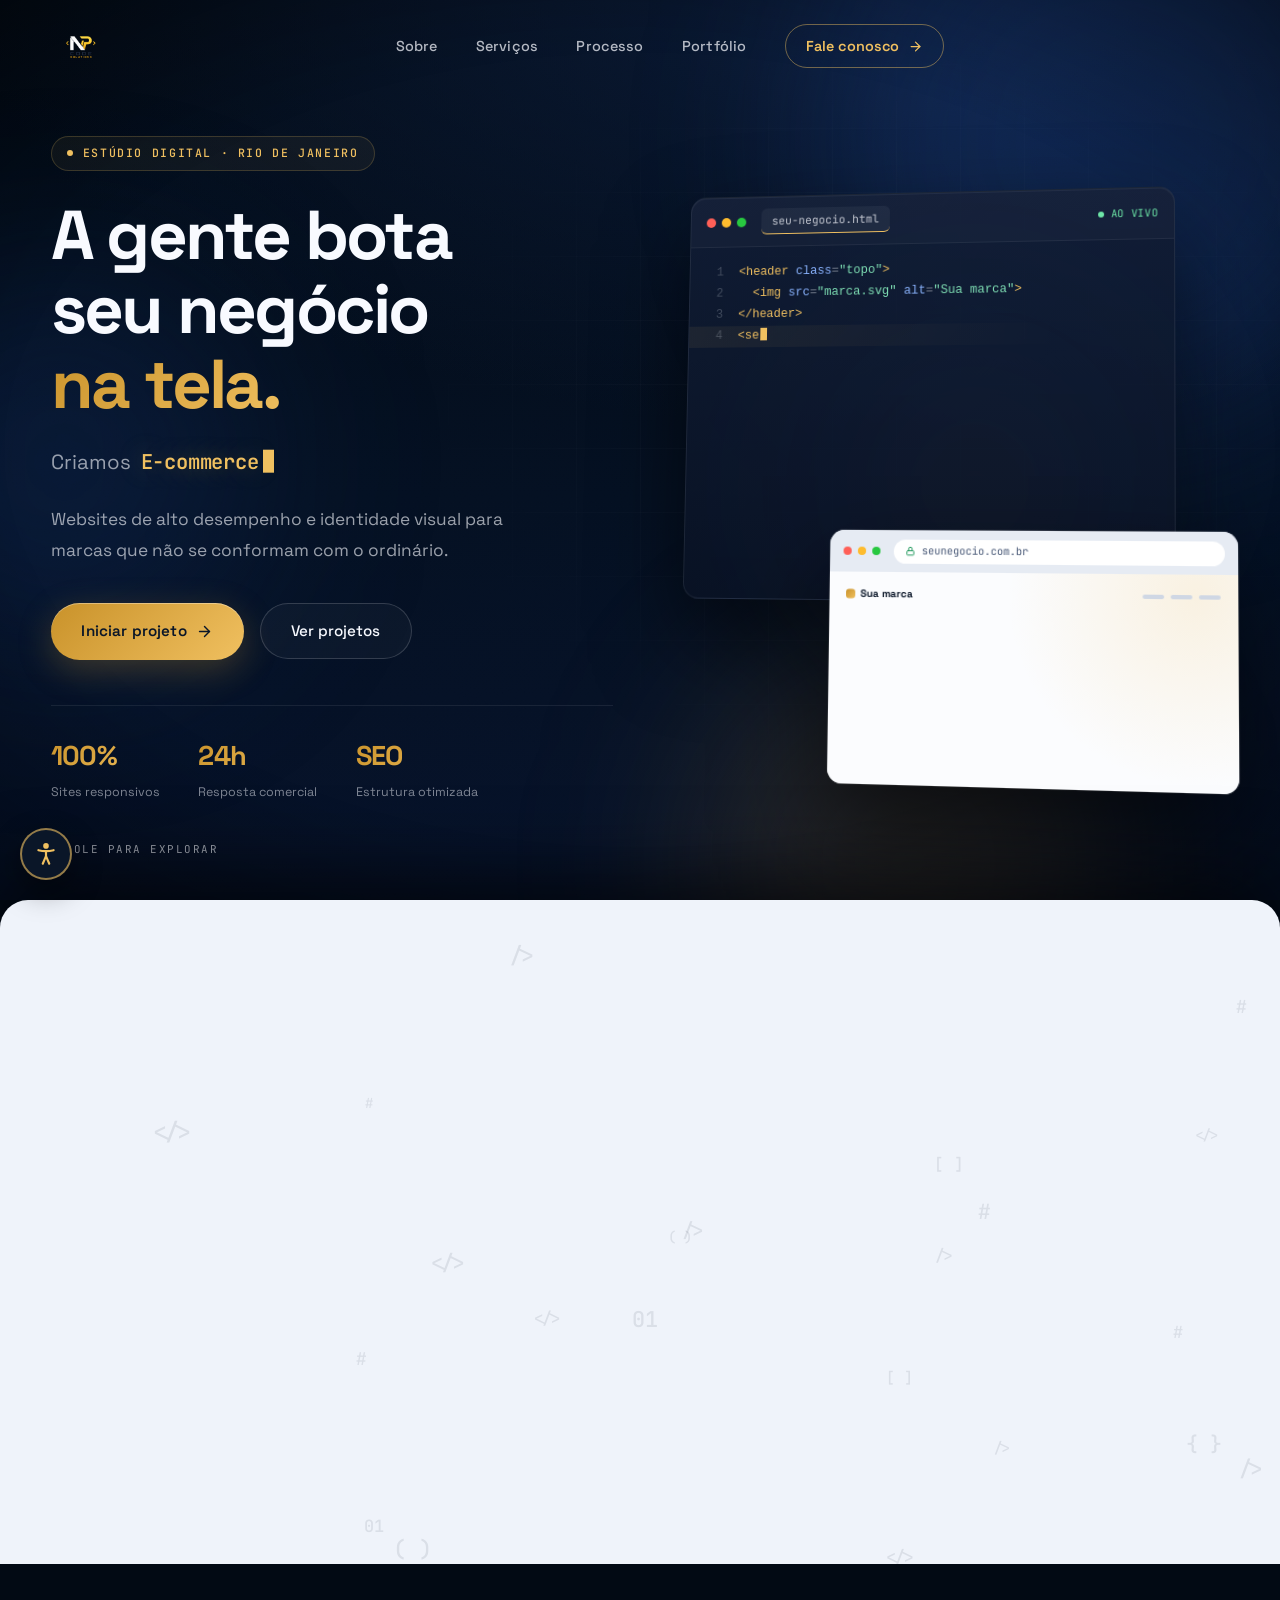
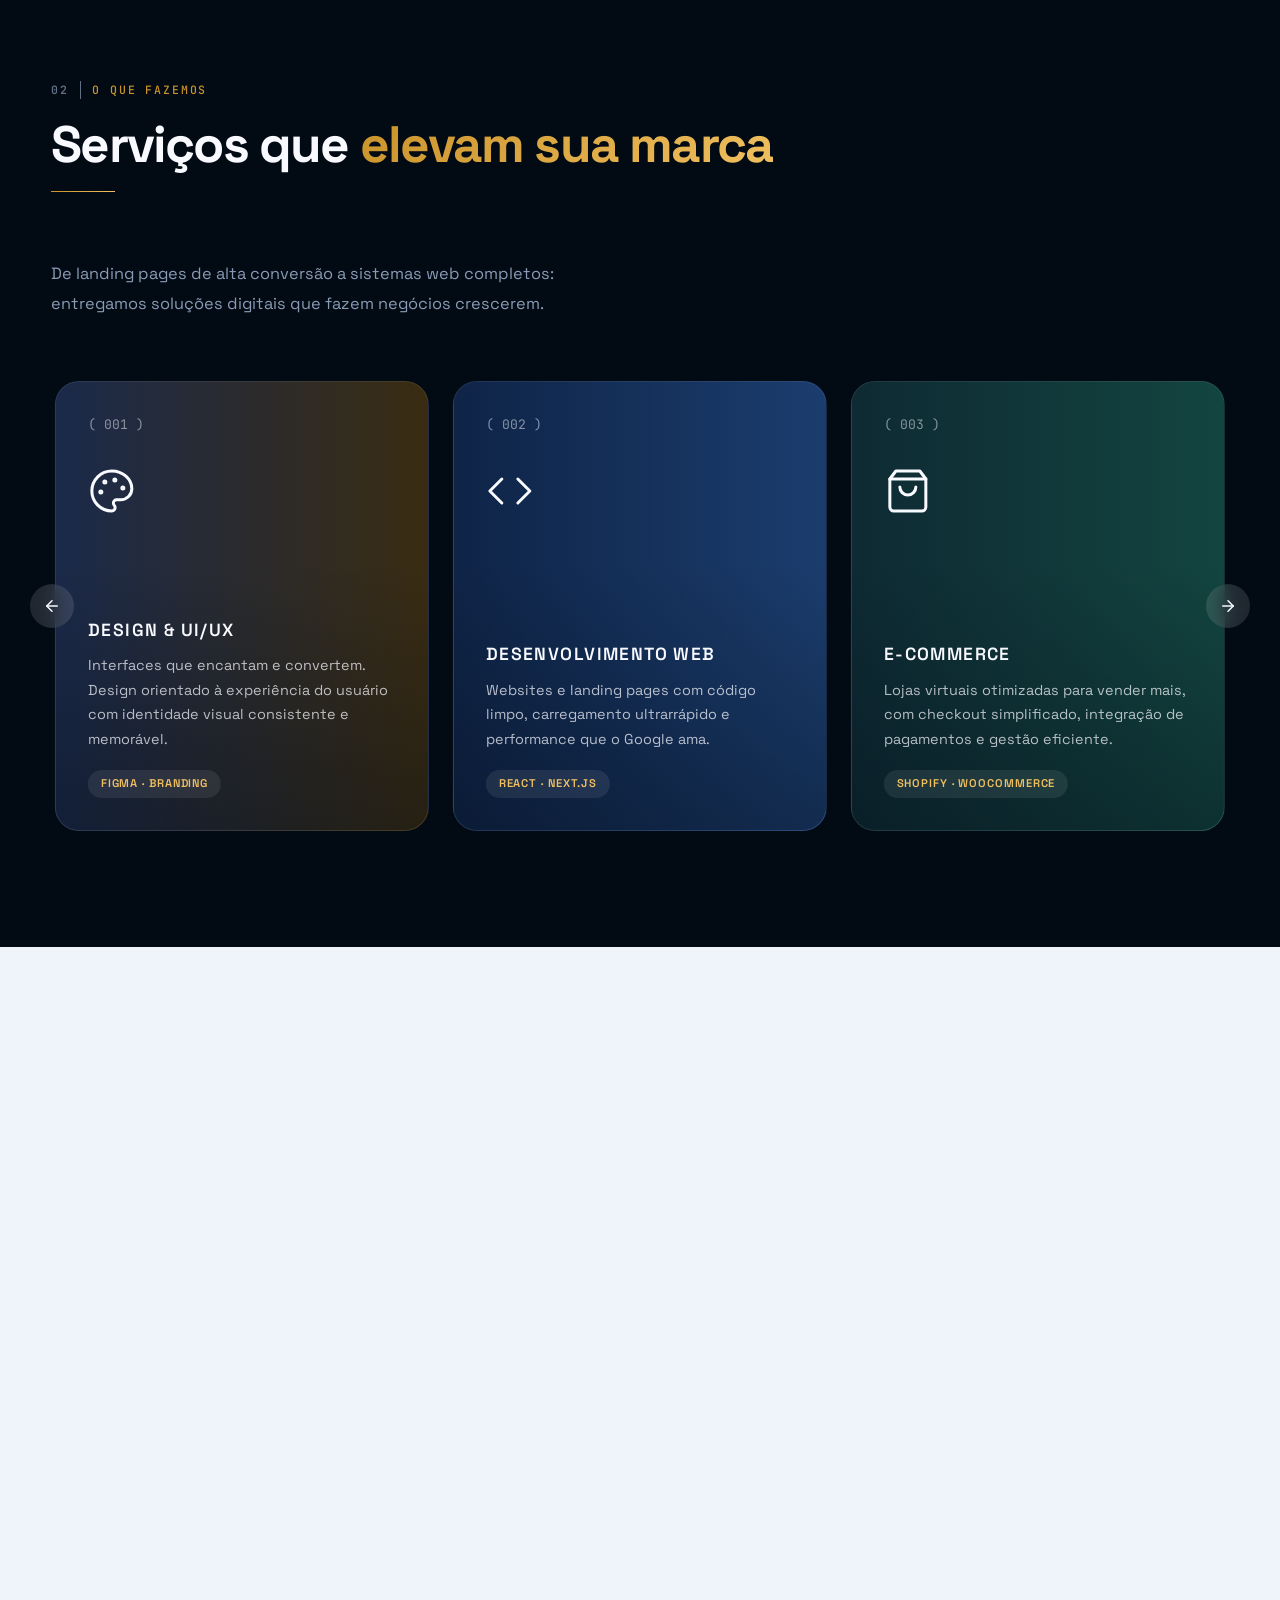
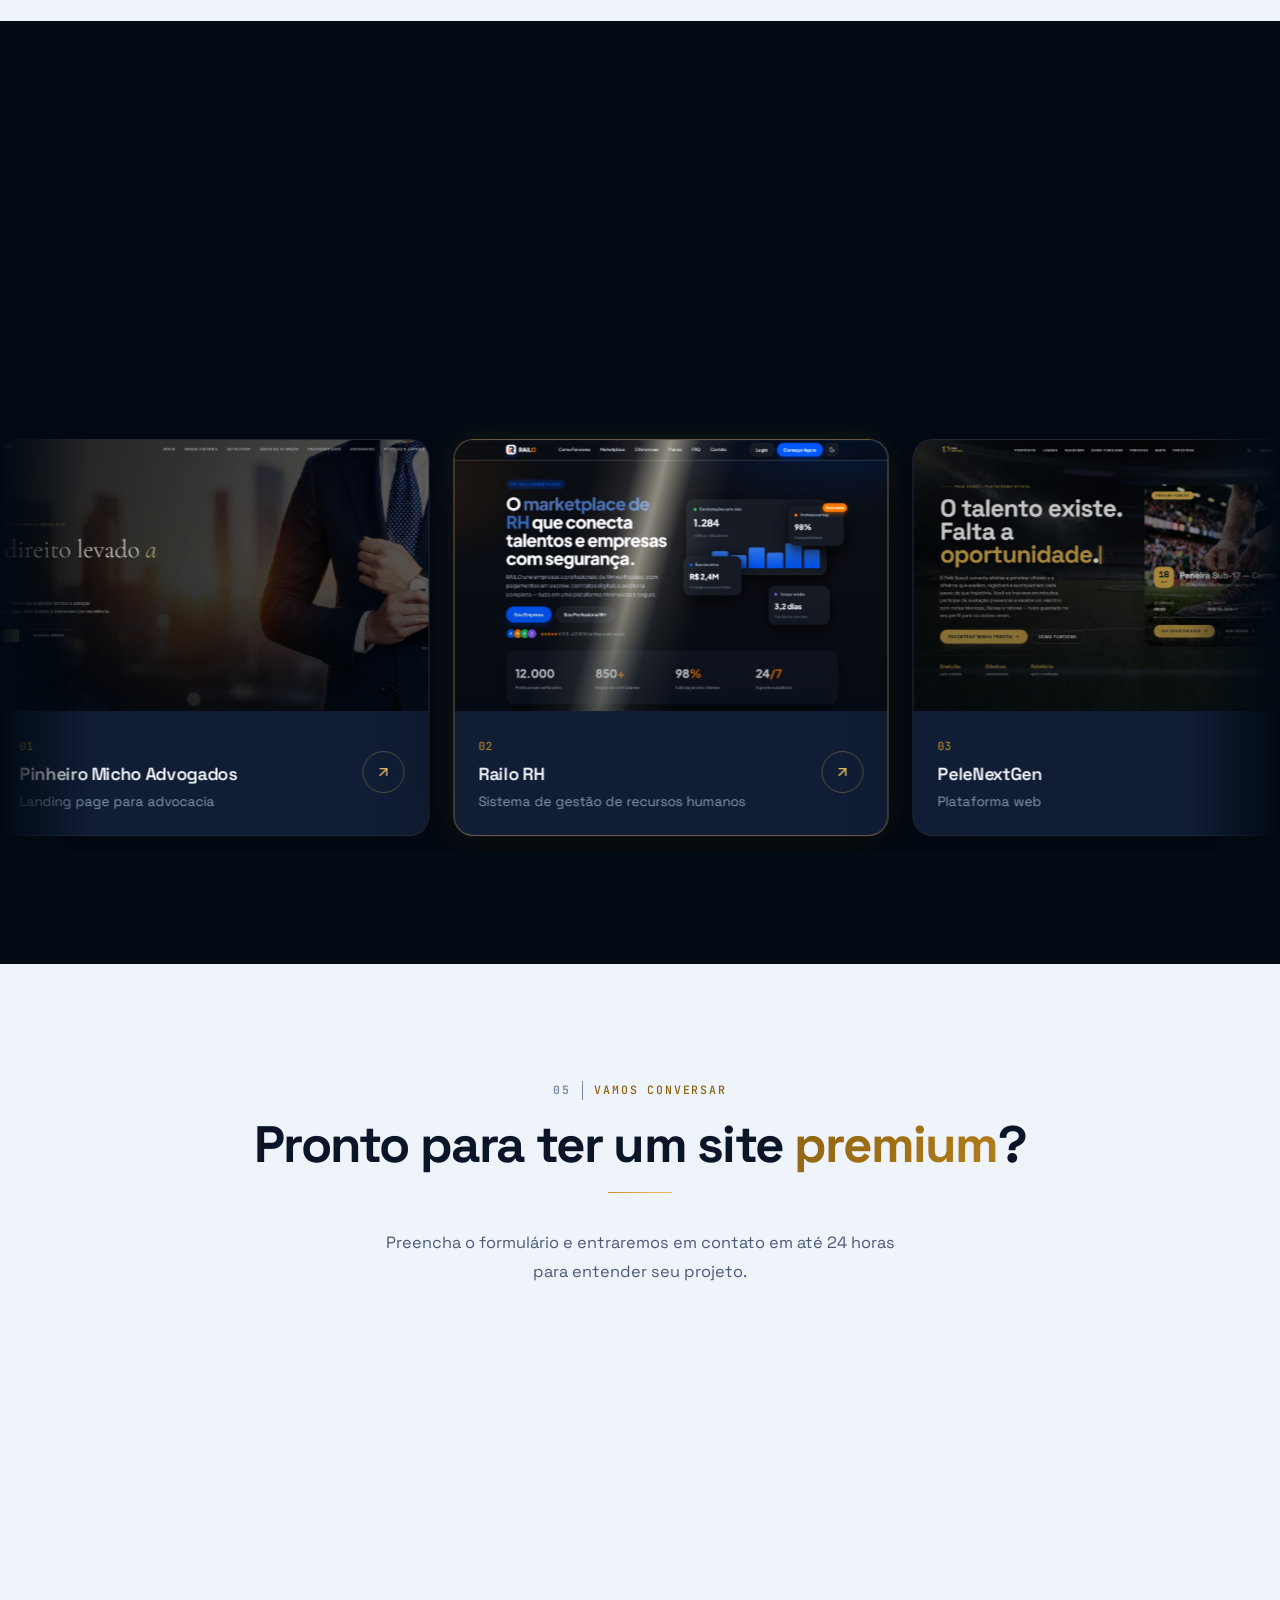
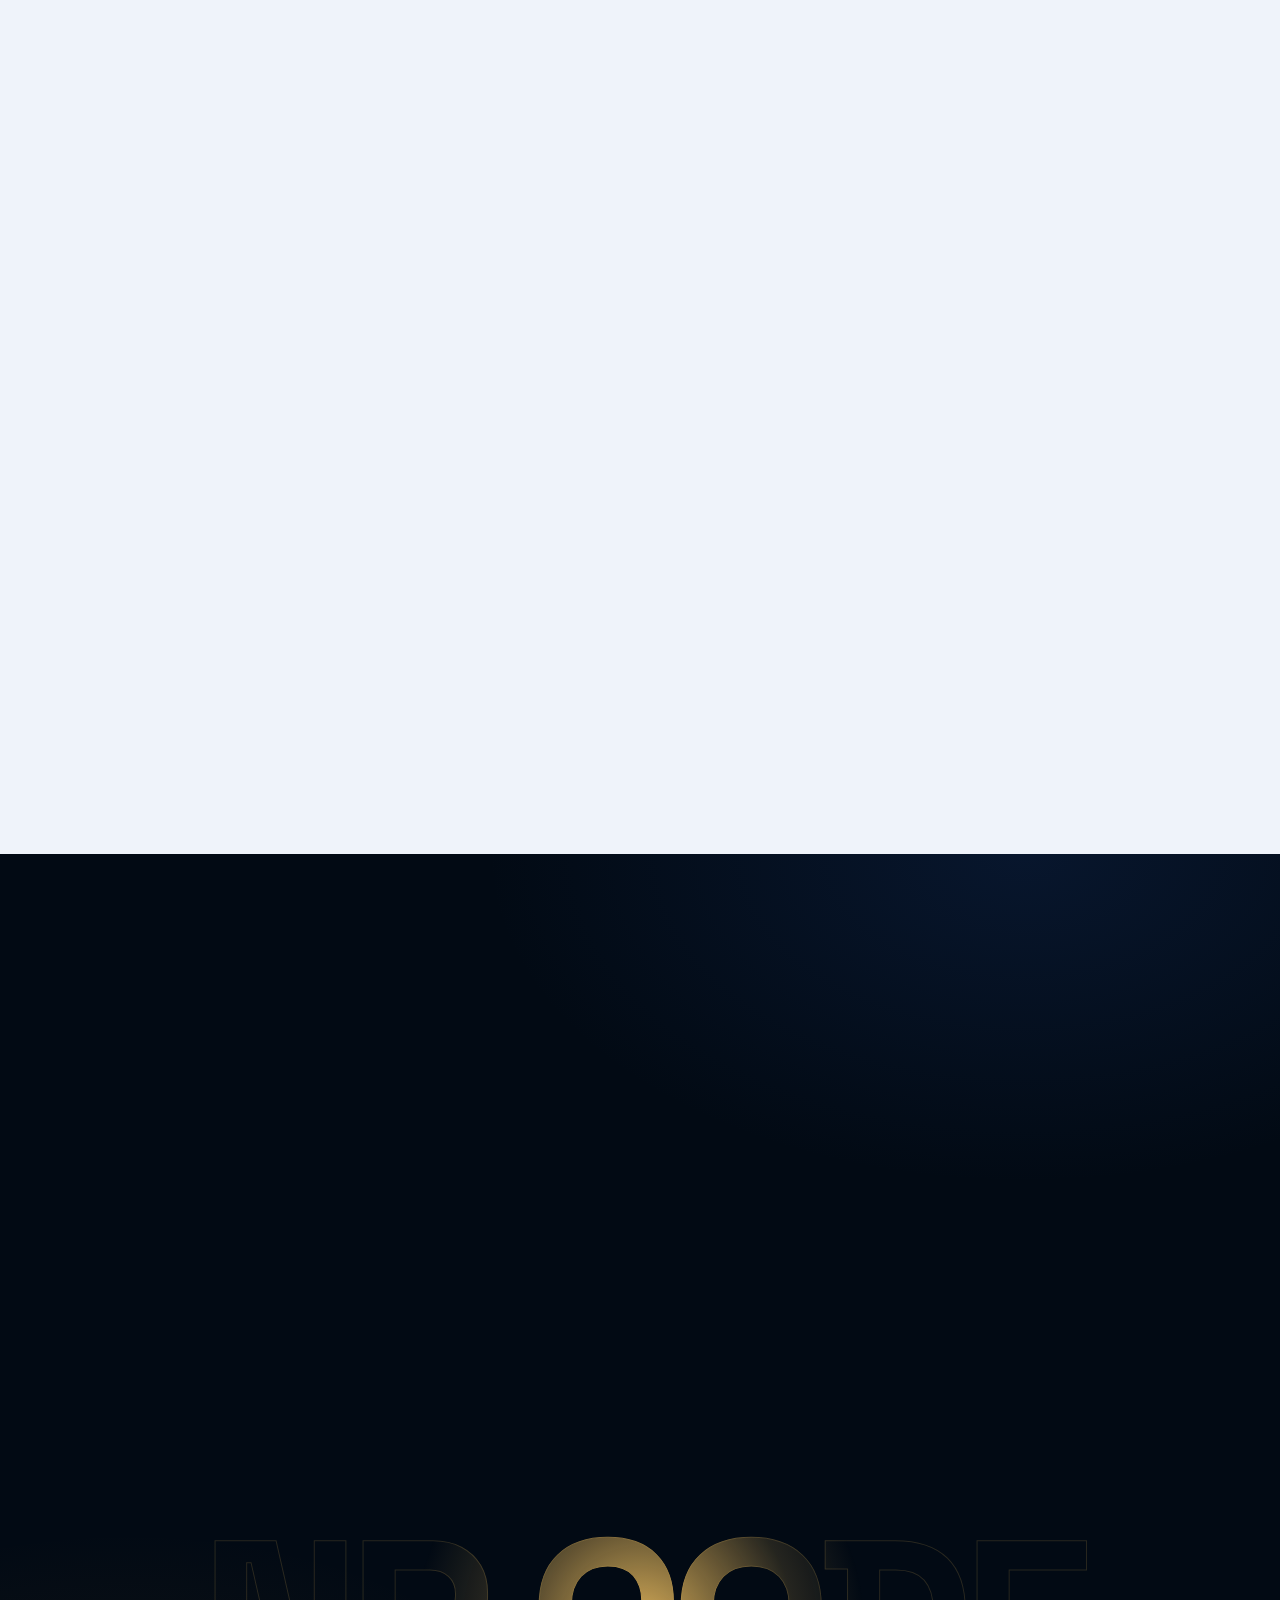
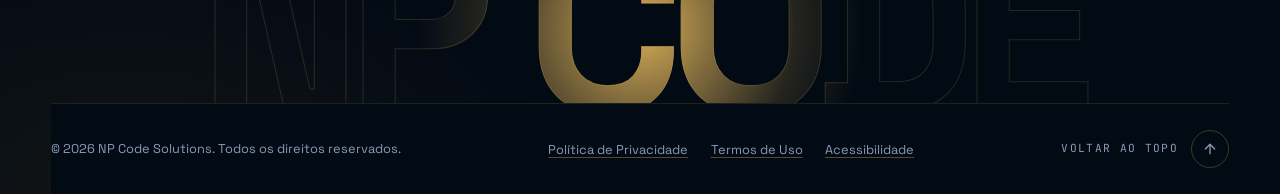
==== commit 45113e5e: "Ajustes no forms do site" ====
--- a/index.html
+++ b/index.html
@@ -457,16 +457,21 @@
               </div>
             </div>
           </div>
-          <form class="contact-form spot reveal" style="transition-delay:.15s" id="contactForm" action="https://formsubmit.co/contato@npcodesolutions.com.br" method="POST" novalidate aria-labelledby="formTitle" aria-describedby="formRequired">
+          <form class="contact-form spot reveal" style="transition-delay:.15s" id="contactForm" action="https://api.web3forms.com/submit" method="POST" novalidate aria-labelledby="formTitle" aria-describedby="formRequired">
             <h3 class="form-title" id="formTitle">Conte sobre seu projeto</h3>
             <p class="form-required" id="formRequired">Campos marcados com <span aria-hidden="true">*</span><span class="sr-only">asterisco</span> são obrigatórios.</p>
 
-            <input type="hidden" name="_subject" value="Novo contato pelo site NP Code" />
-            <input type="hidden" name="_template" value="table" />
-            <!-- Honeypot anti-spam: invisível para pessoas, preenchido por robôs -->
+            <!-- Web3Forms (https://web3forms.com): a chave é pública por design e só permite
+                 ENVIAR mensagens para o e-mail cadastrado nela; não dá acesso a nada. -->
+            <input type="hidden" name="access_key" id="formAccessKey" value="67ca96e8-4a08-41d5-9a26-b0b27dccd49b" />
+            <input type="hidden" name="subject" value="Novo contato pelo site NP Code" />
+            <input type="hidden" name="from_name" value="Site NP Code Solutions" />
+            <!-- Sem JavaScript, o envio tradicional volta direto para o site -->
+            <input type="hidden" name="redirect" id="formRedirect" value="" />
+            <!-- Honeypot anti-spam: invisível para pessoas, marcado só por robôs -->
             <div class="hp" aria-hidden="true">
-              <label for="hpField">Não preencha este campo</label>
-              <input type="text" id="hpField" name="_honey" tabindex="-1" autocomplete="off" />
+              <label for="hpField">Não marque este campo</label>
+              <input type="checkbox" id="hpField" name="botcheck" tabindex="-1" autocomplete="off" />
             </div>
 
             <div class="form-row">
@@ -719,7 +724,7 @@
       <p>O tratamento se baseia no seu <strong>consentimento</strong> (art. 7º, I, da LGPD), manifestado ao marcar a caixa de concordância do formulário, e na execução de <strong>procedimentos preliminares relacionados a contrato</strong> a seu pedido (art. 7º, V), quando você solicita um orçamento.</p>
 
       <h3>5. Com quem compartilhamos</h3>
-      <p>Não vendemos nem cedemos seus dados. Para que a mensagem chegue até nós, o formulário utiliza o serviço <strong>FormSubmit</strong> (formsubmit.co), que atua apenas como operador na entrega do e-mail, e nosso provedor de e-mail. Esses serviços podem armazenar dados em servidores fora do Brasil; nesses casos, a transferência internacional ocorre para cumprir a finalidade que você solicitou (art. 33 da LGPD). Também poderemos compartilhar dados quando exigido por lei ou por ordem de autoridade competente.</p>
+      <p>Não vendemos nem cedemos seus dados. Para que a mensagem chegue até nós, o formulário utiliza o serviço <strong>Web3Forms</strong> (web3forms.com), que atua apenas como operador na entrega do e-mail, e nosso provedor de e-mail. Esses serviços podem armazenar dados em servidores fora do Brasil; nesses casos, a transferência internacional ocorre para cumprir a finalidade que você solicitou (art. 33 da LGPD). Também poderemos compartilhar dados quando exigido por lei ou por ordem de autoridade competente.</p>
 
       <h3>6. Por quanto tempo guardamos</h3>
       <p>Mantemos os dados do contato por até <strong>12 meses</strong> após a última interação. Se o contato resultar em contrato, os dados passam a seguir os prazos necessários ao cumprimento de obrigações legais e contratuais. Encerrado o prazo, os dados são excluídos ou anonimizados.</p>
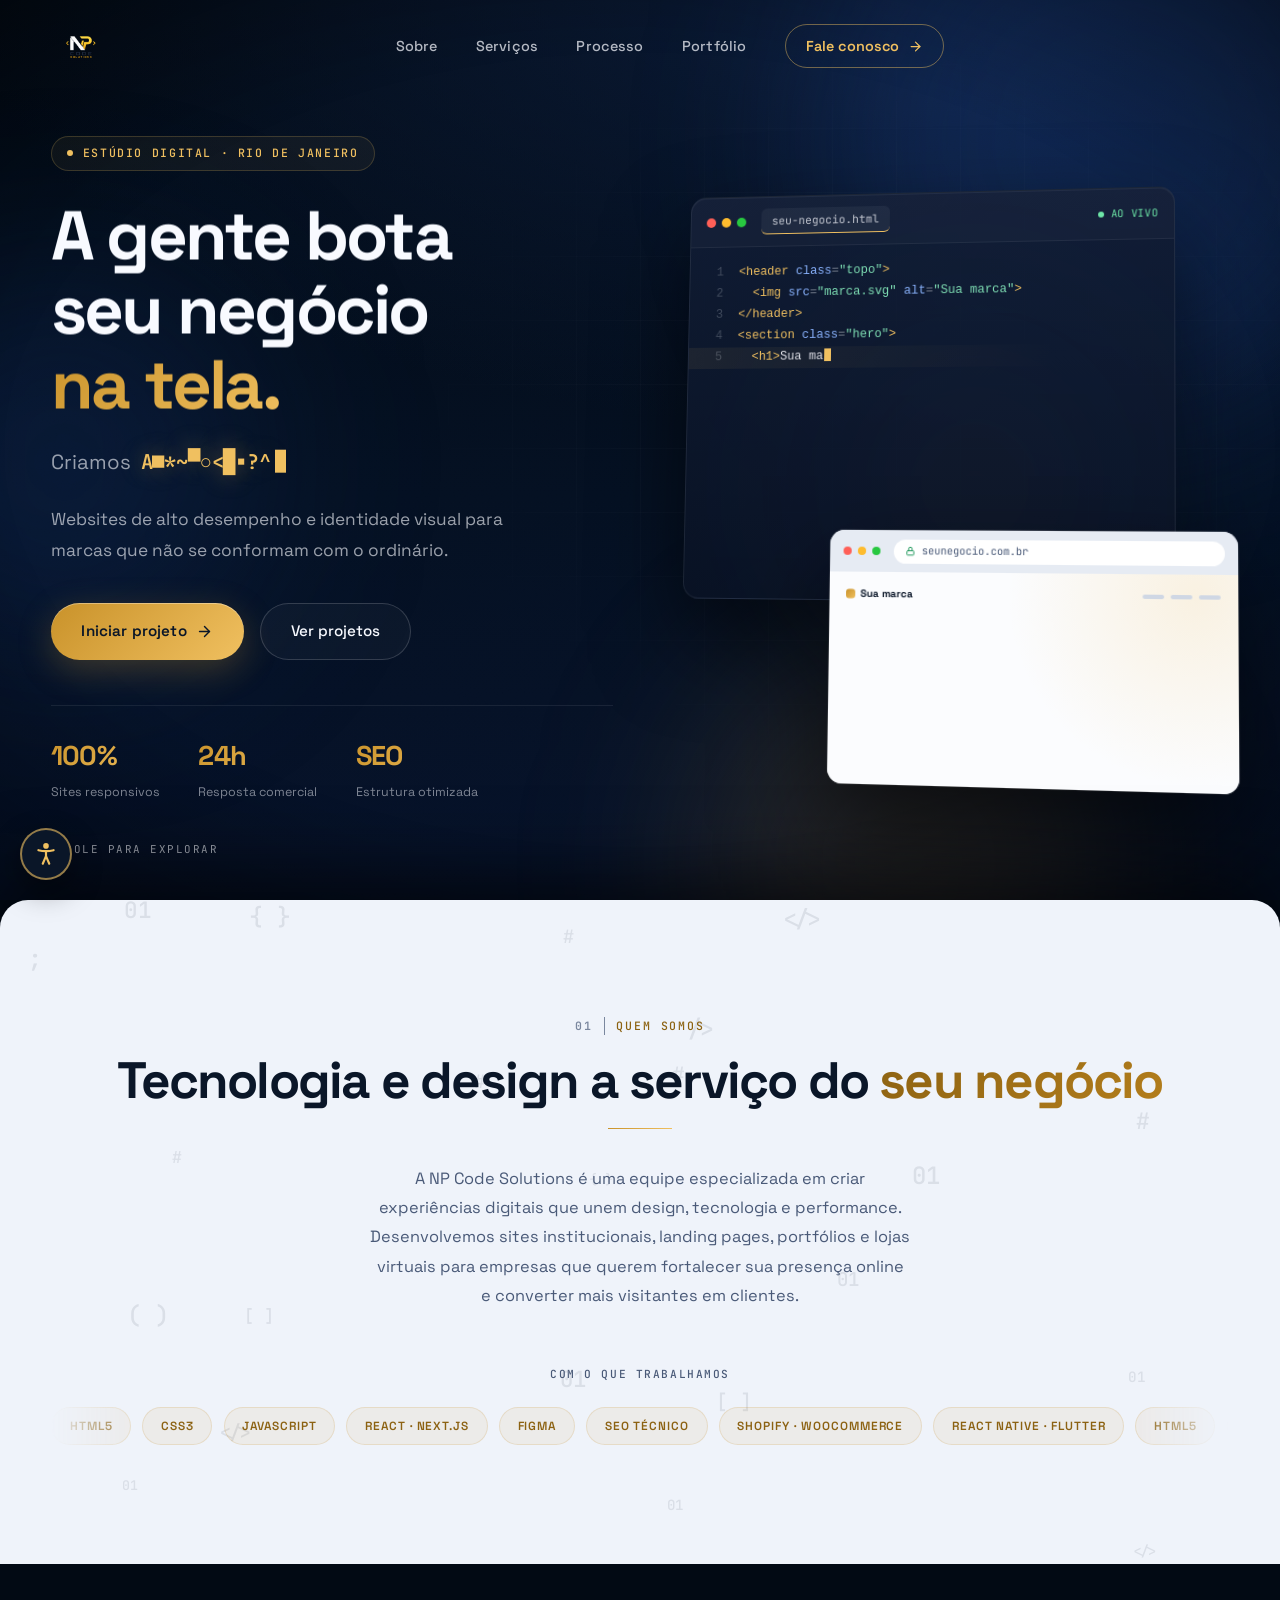
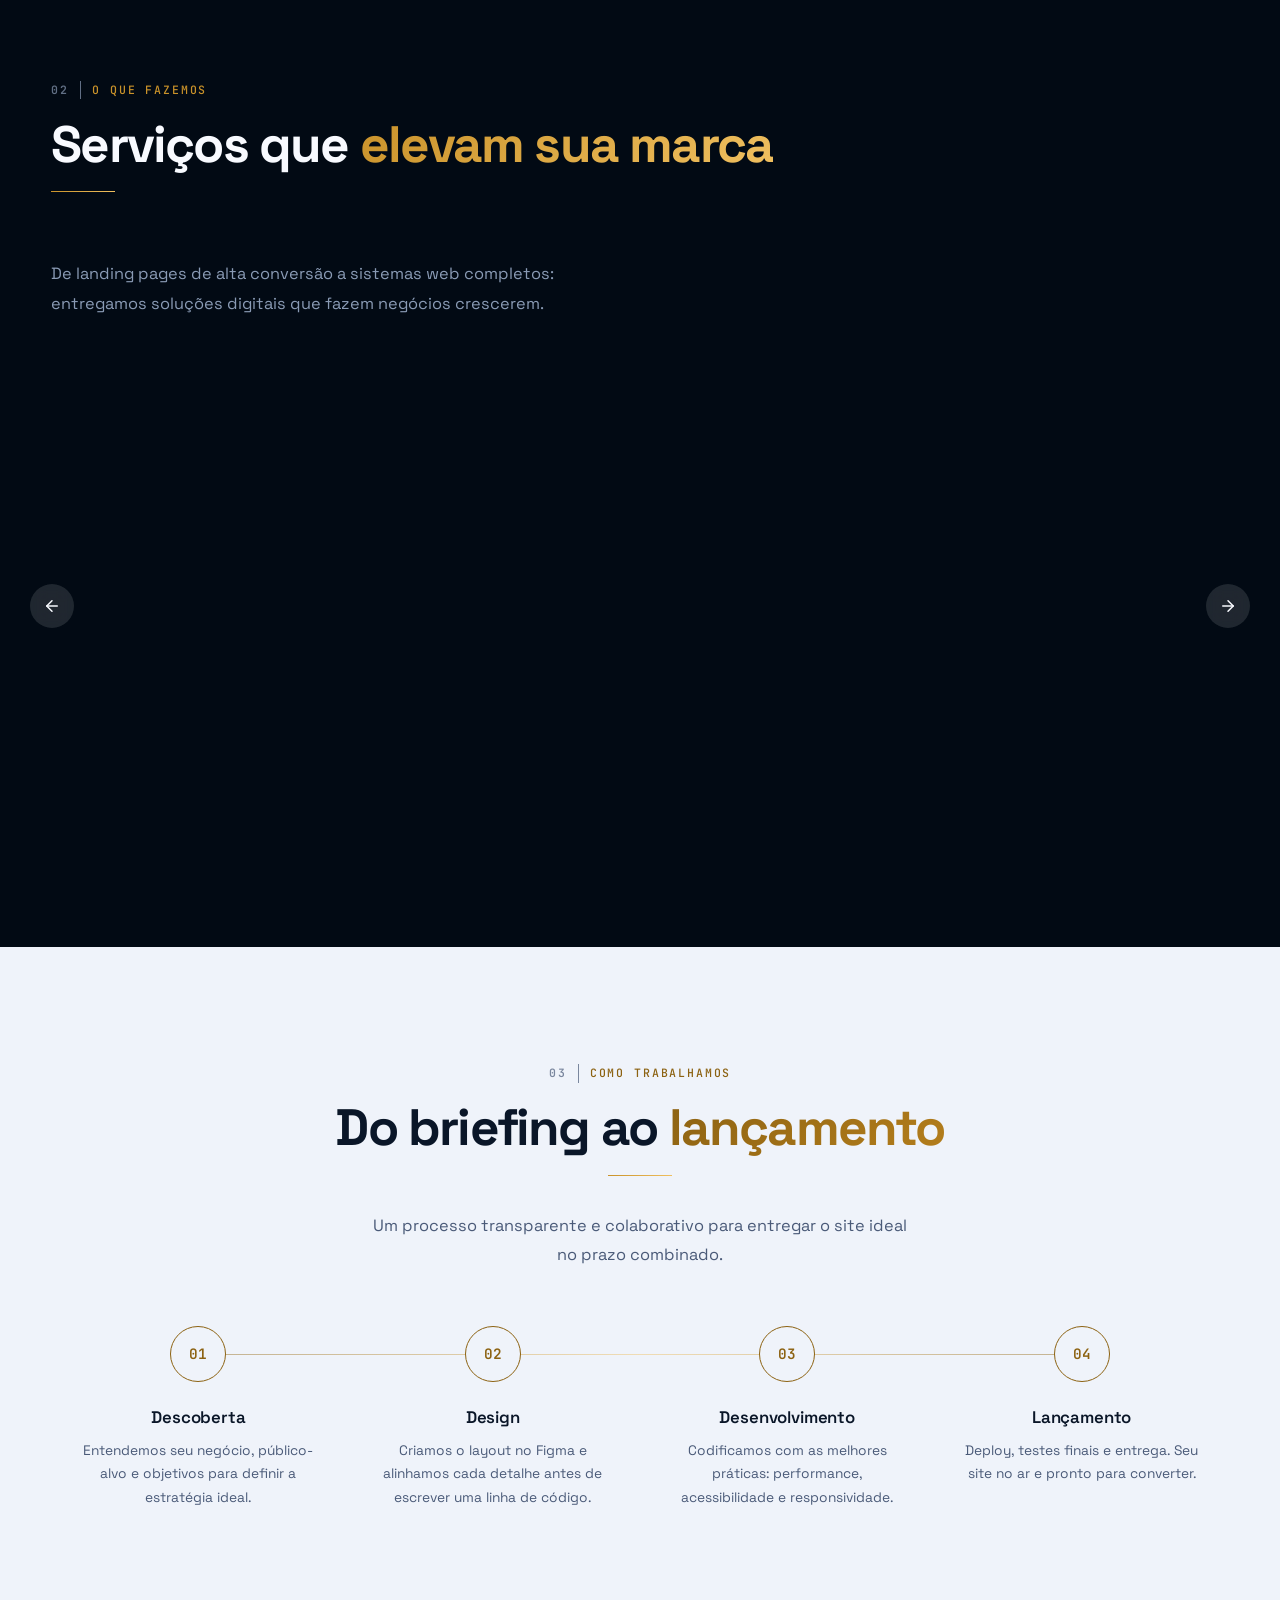
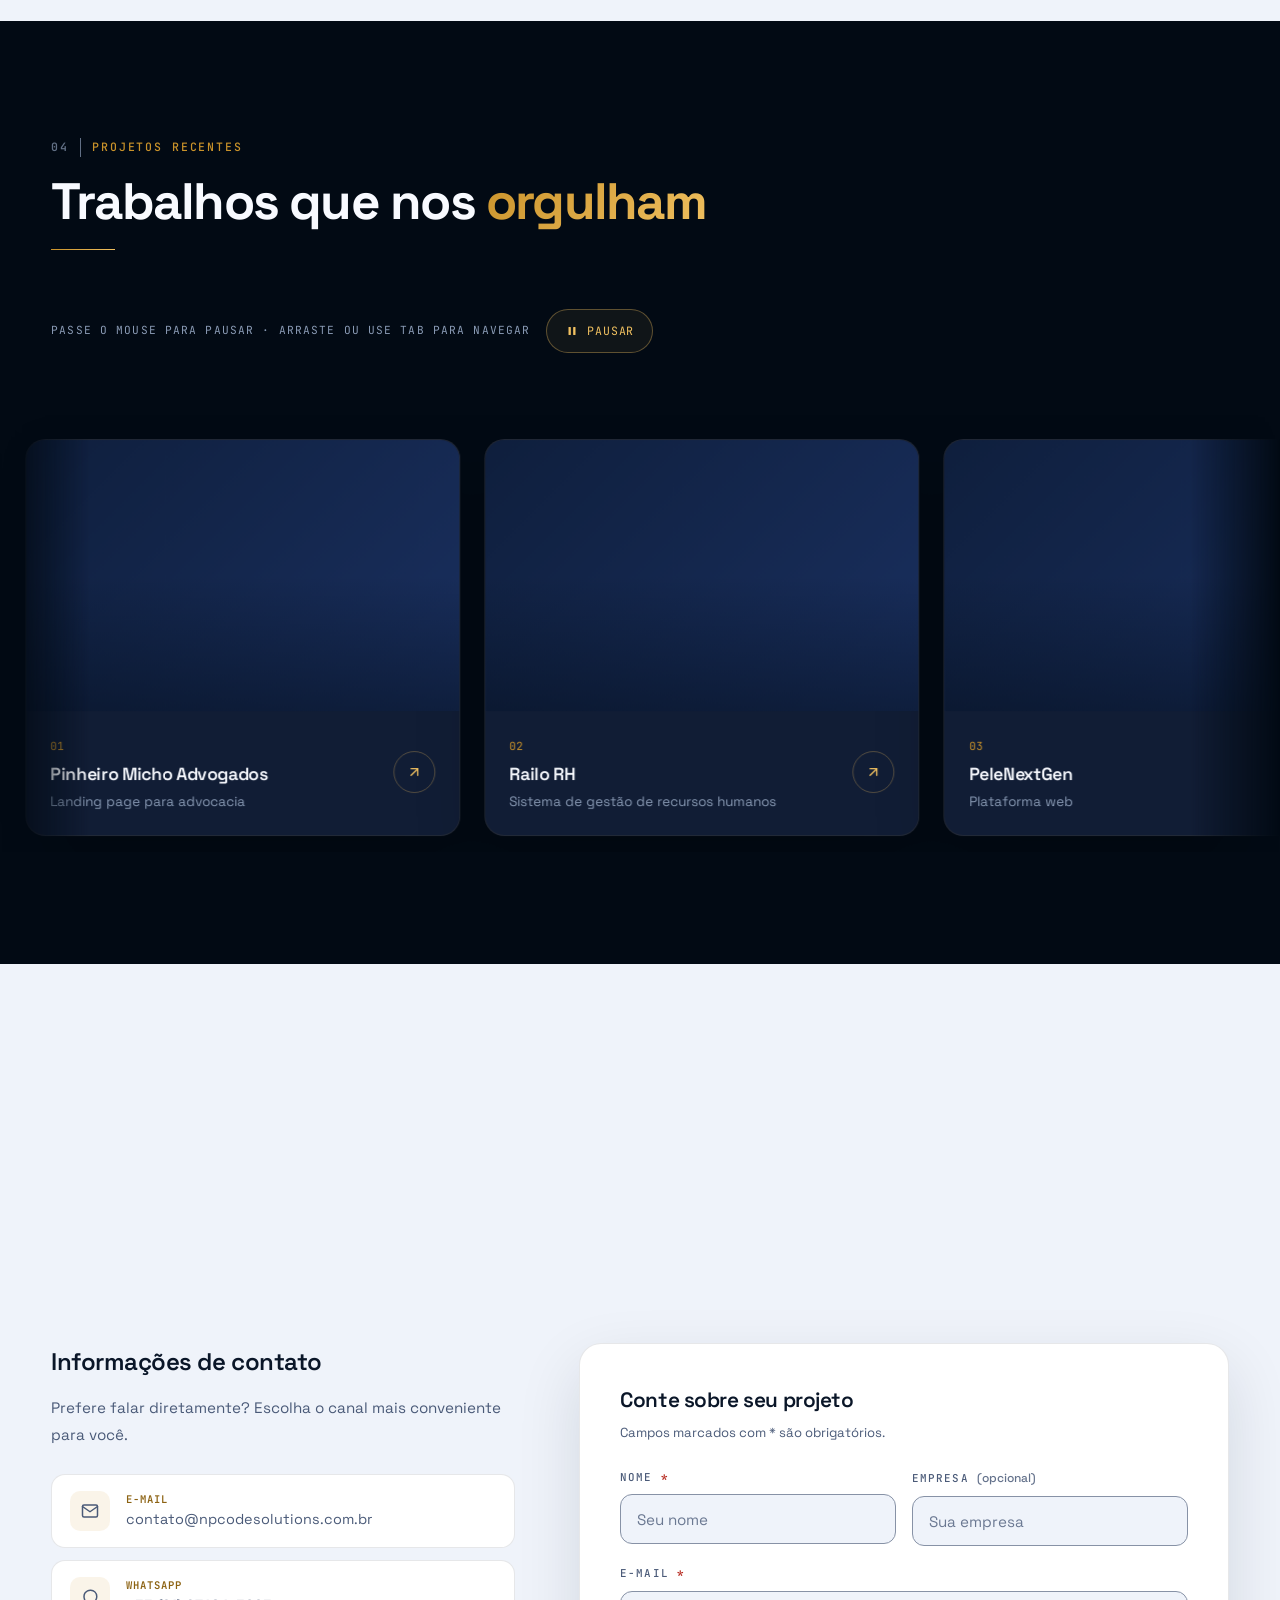
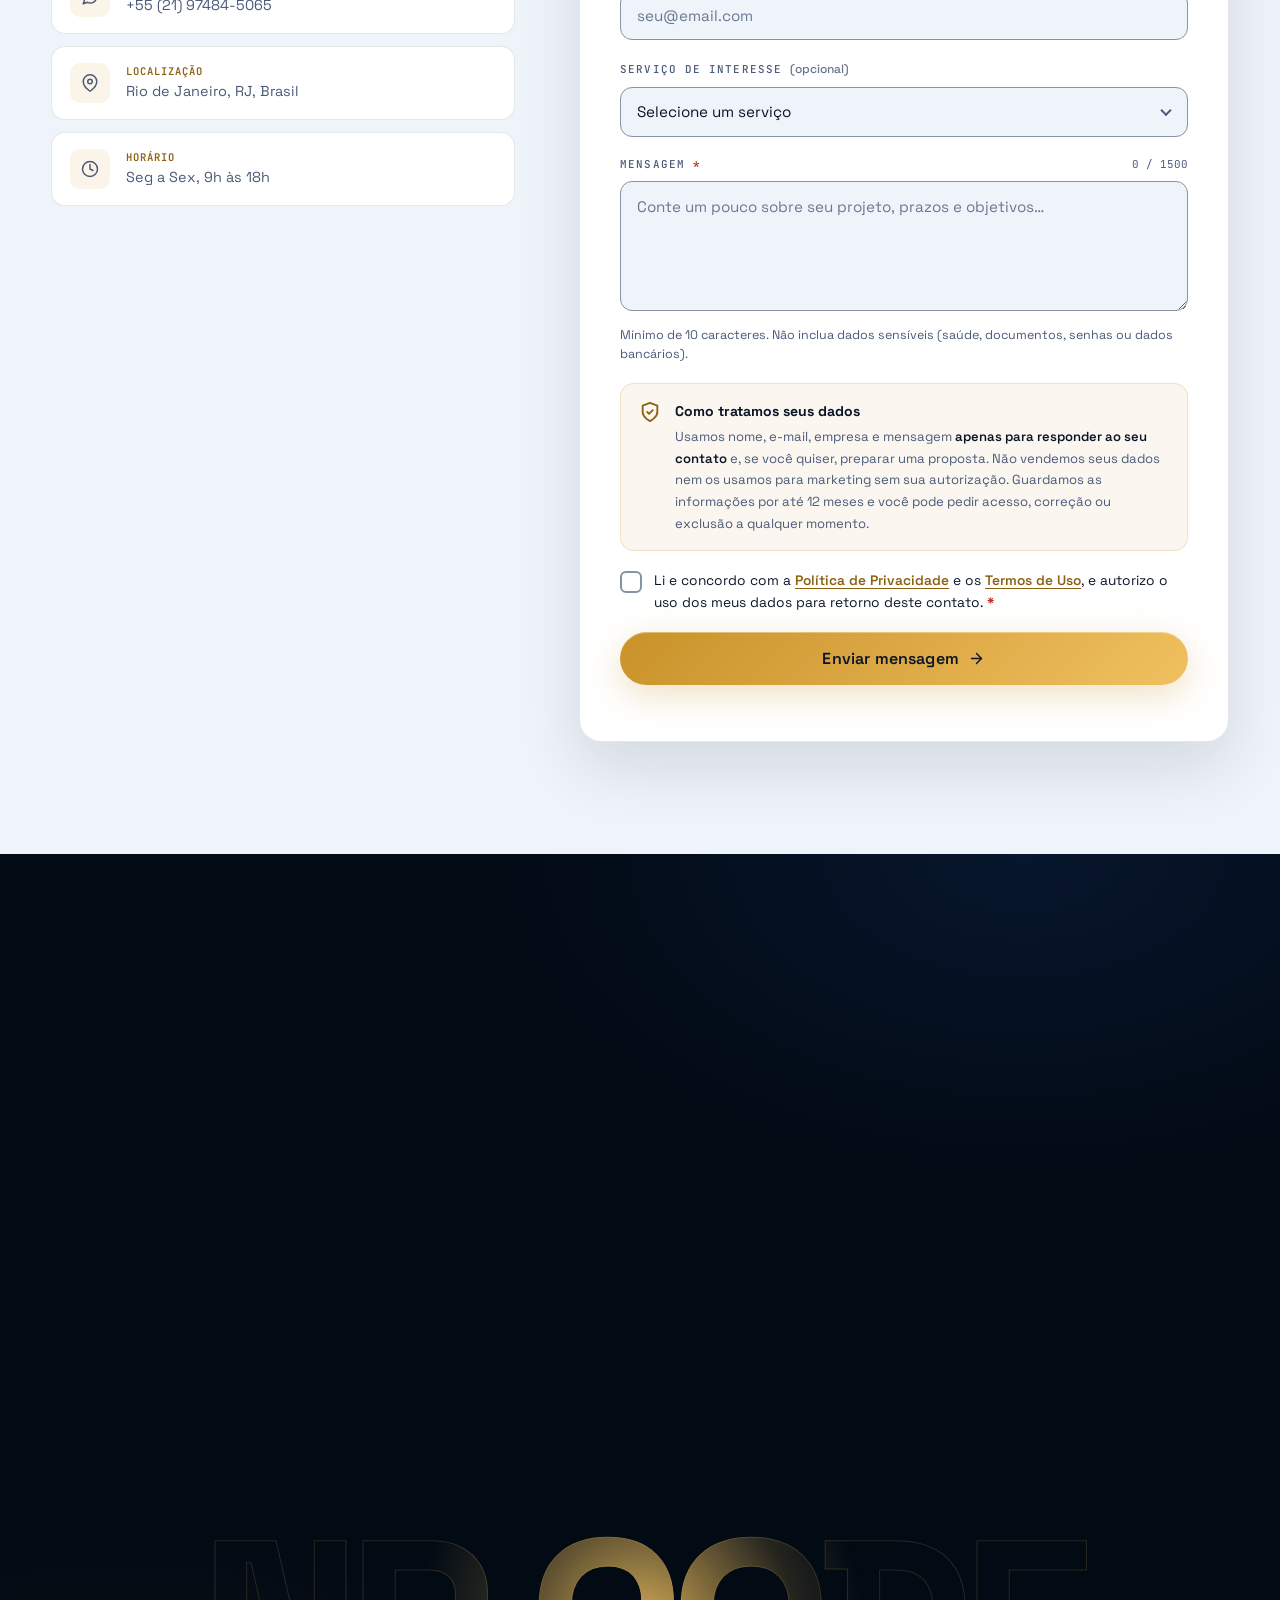
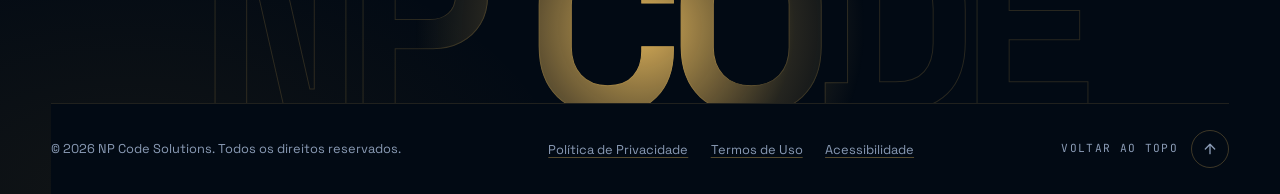
==== commit 4fd33584: "Verificação do Google Search Console e SEO do domínio Adiciona a meta tag google-site-verification, " ====
--- a/index.html
+++ b/index.html
@@ -5,6 +5,15 @@
   <meta name="viewport" content="width=device-width, initial-scale=1.0" />
   <title>NP Code Solutions | Websites que Convertem!</title>
   <meta name="description" content="NP Code Solutions: sites institucionais, landing pages, e-commerce e sistemas web sob medida, com design premium, SEO técnico e performance de verdade." />
+  <meta name="google-site-verification" content="9QGSe1-xUFshHzWaCNVREVPfDzi55_LdJeyn-r8i23Q" />
+  <link rel="canonical" href="https://www.npcodesolutions.com.br/" />
+  <meta property="og:type" content="website" />
+  <meta property="og:locale" content="pt_BR" />
+  <meta property="og:site_name" content="NP Code Solutions" />
+  <meta property="og:url" content="https://www.npcodesolutions.com.br/" />
+  <meta property="og:title" content="NP Code Solutions | Websites que Convertem!" />
+  <meta property="og:description" content="Sites institucionais, landing pages, e-commerce e sistemas web sob medida, com design premium, SEO técnico e performance de verdade." />
+  <meta property="og:image" content="https://www.npcodesolutions.com.br/assets/logo.png" />
   <link rel="icon" type="image/png" href="assets/logo.png">
   <link rel="preconnect" href="https://fonts.googleapis.com" />
   <link rel="preconnect" href="https://fonts.gstatic.com" crossorigin />
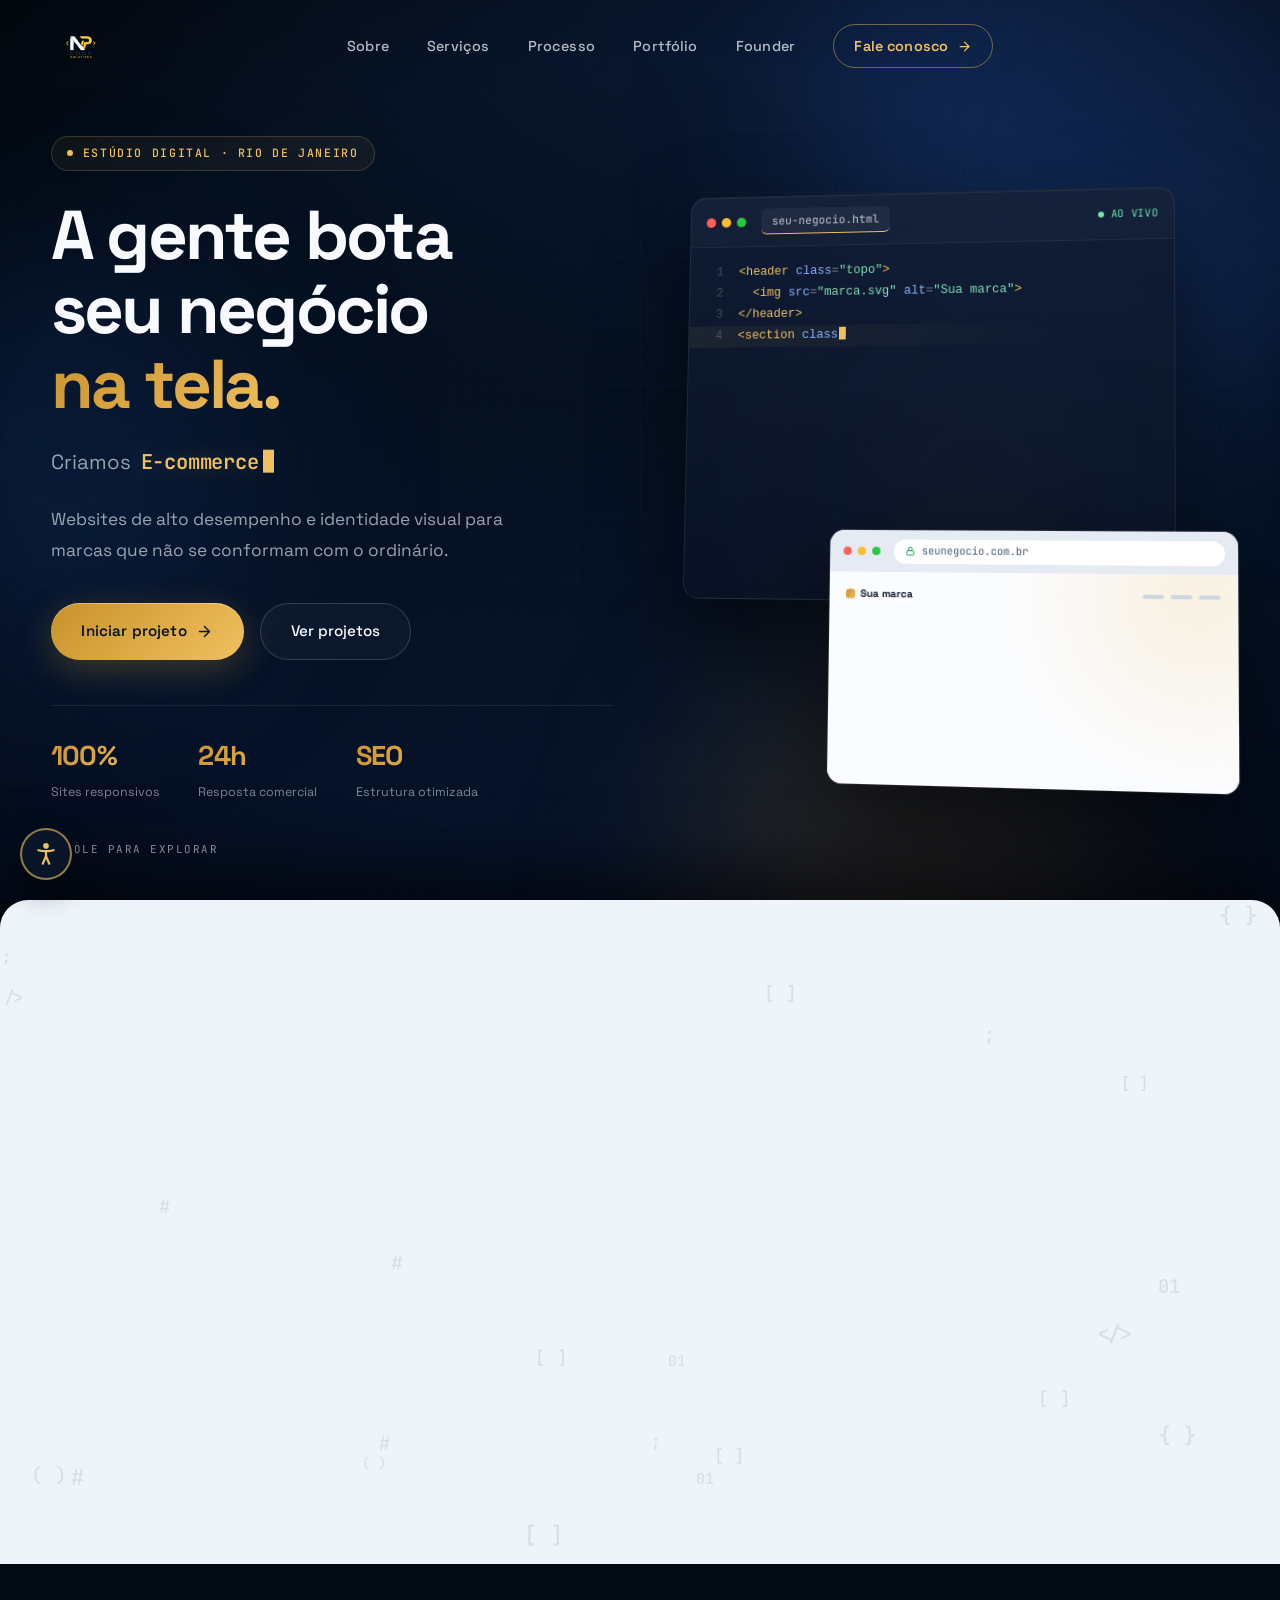
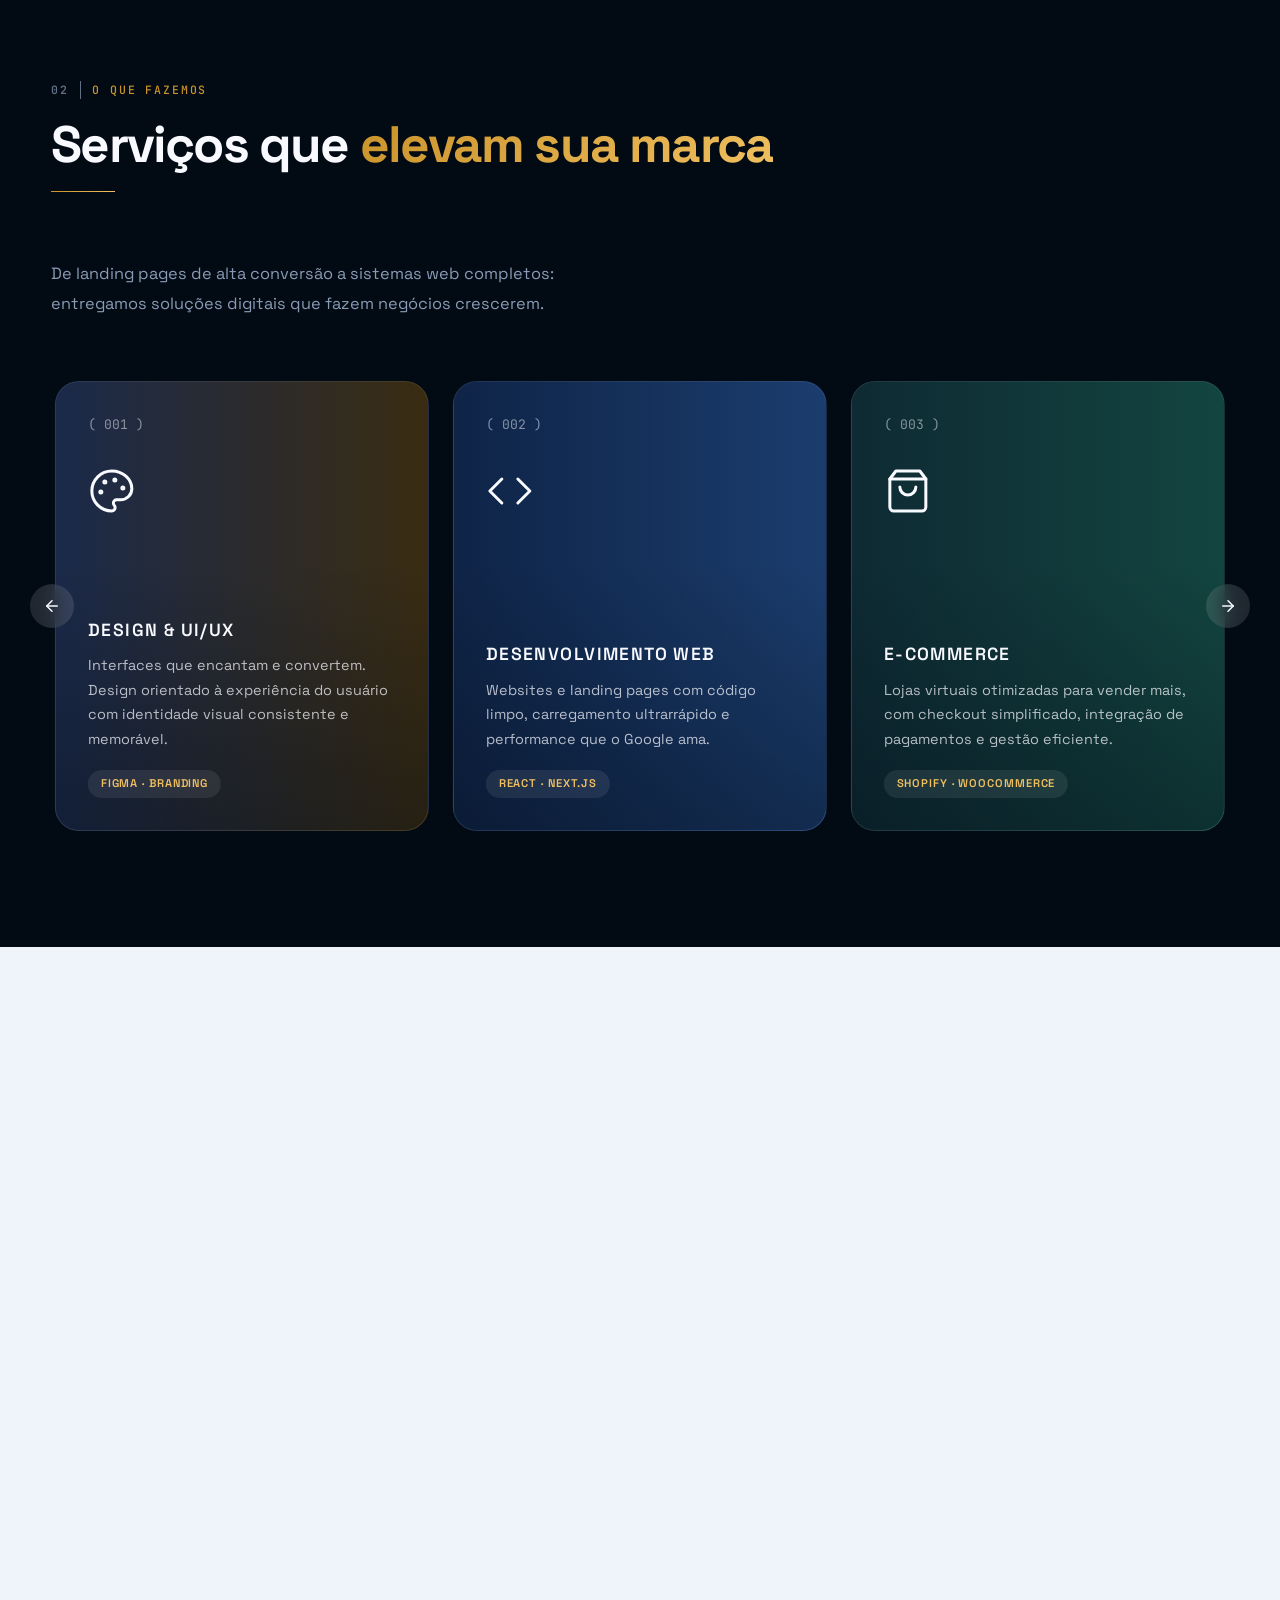
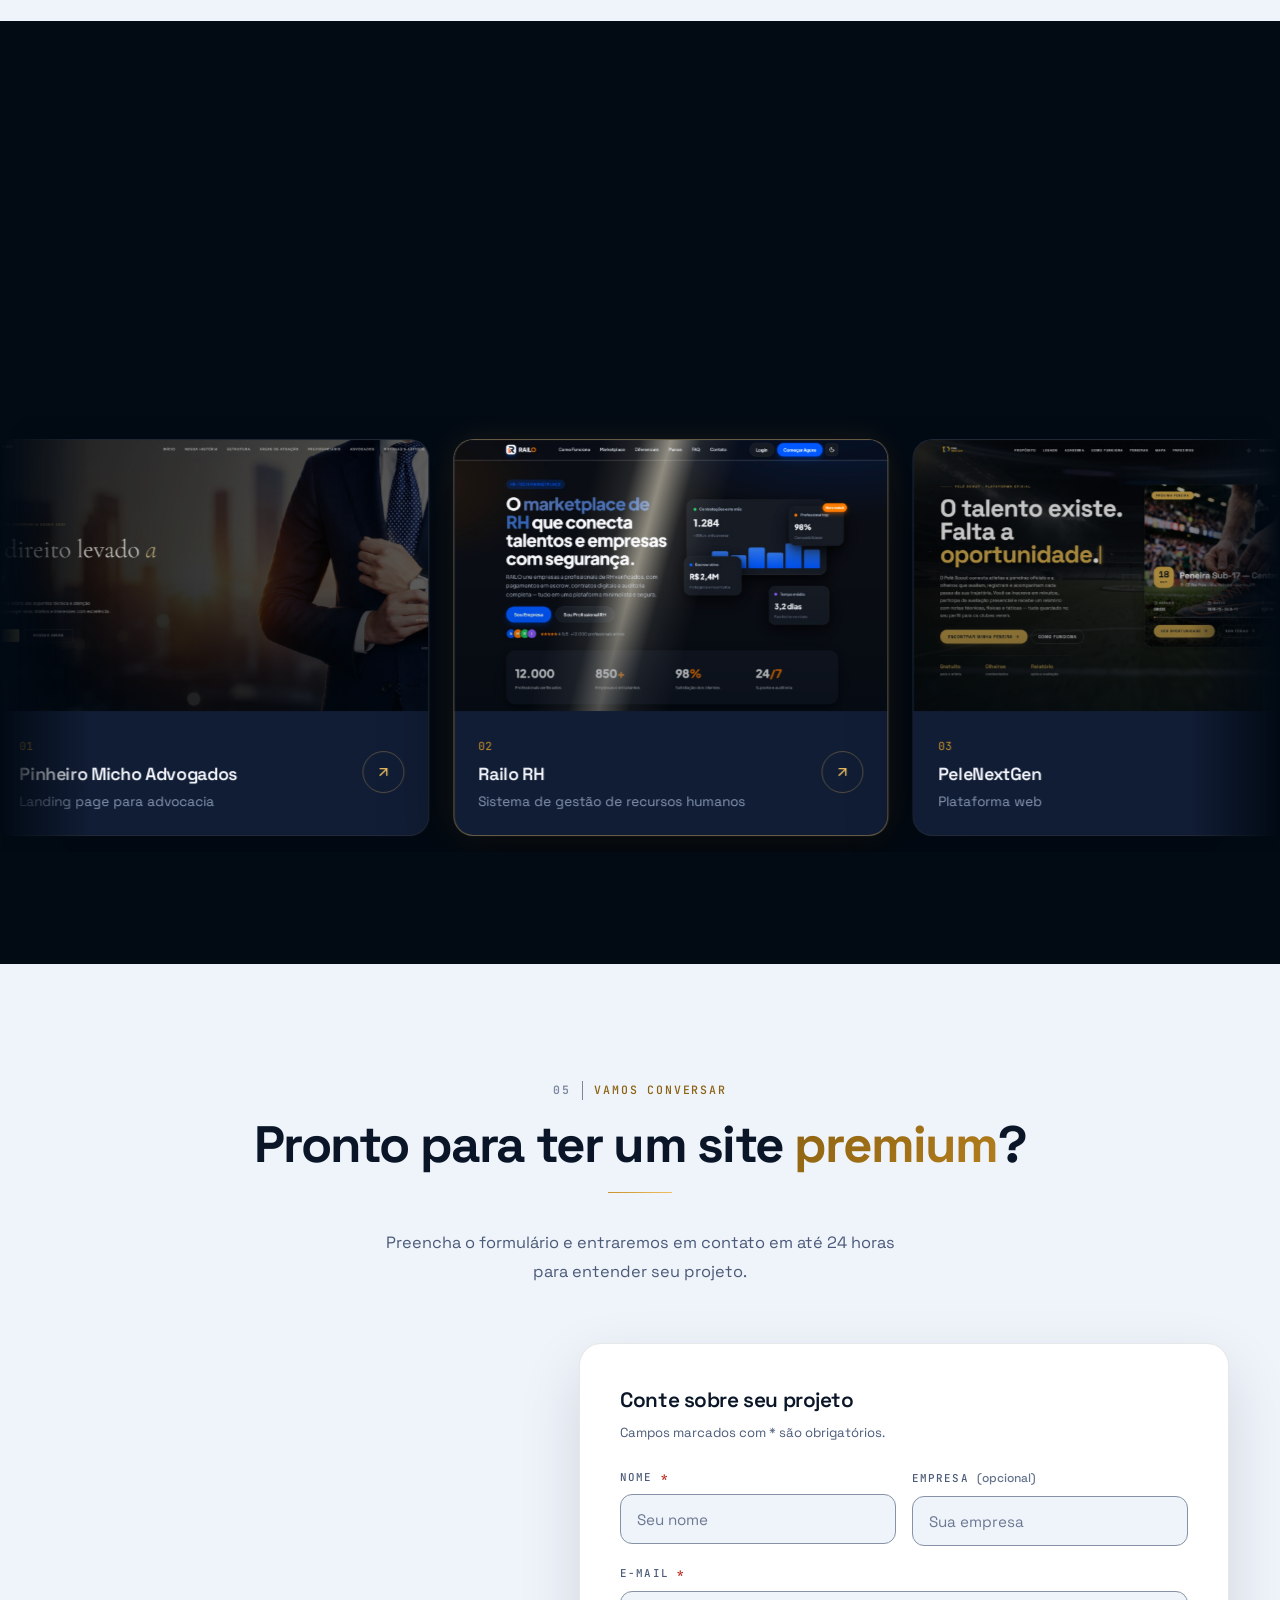
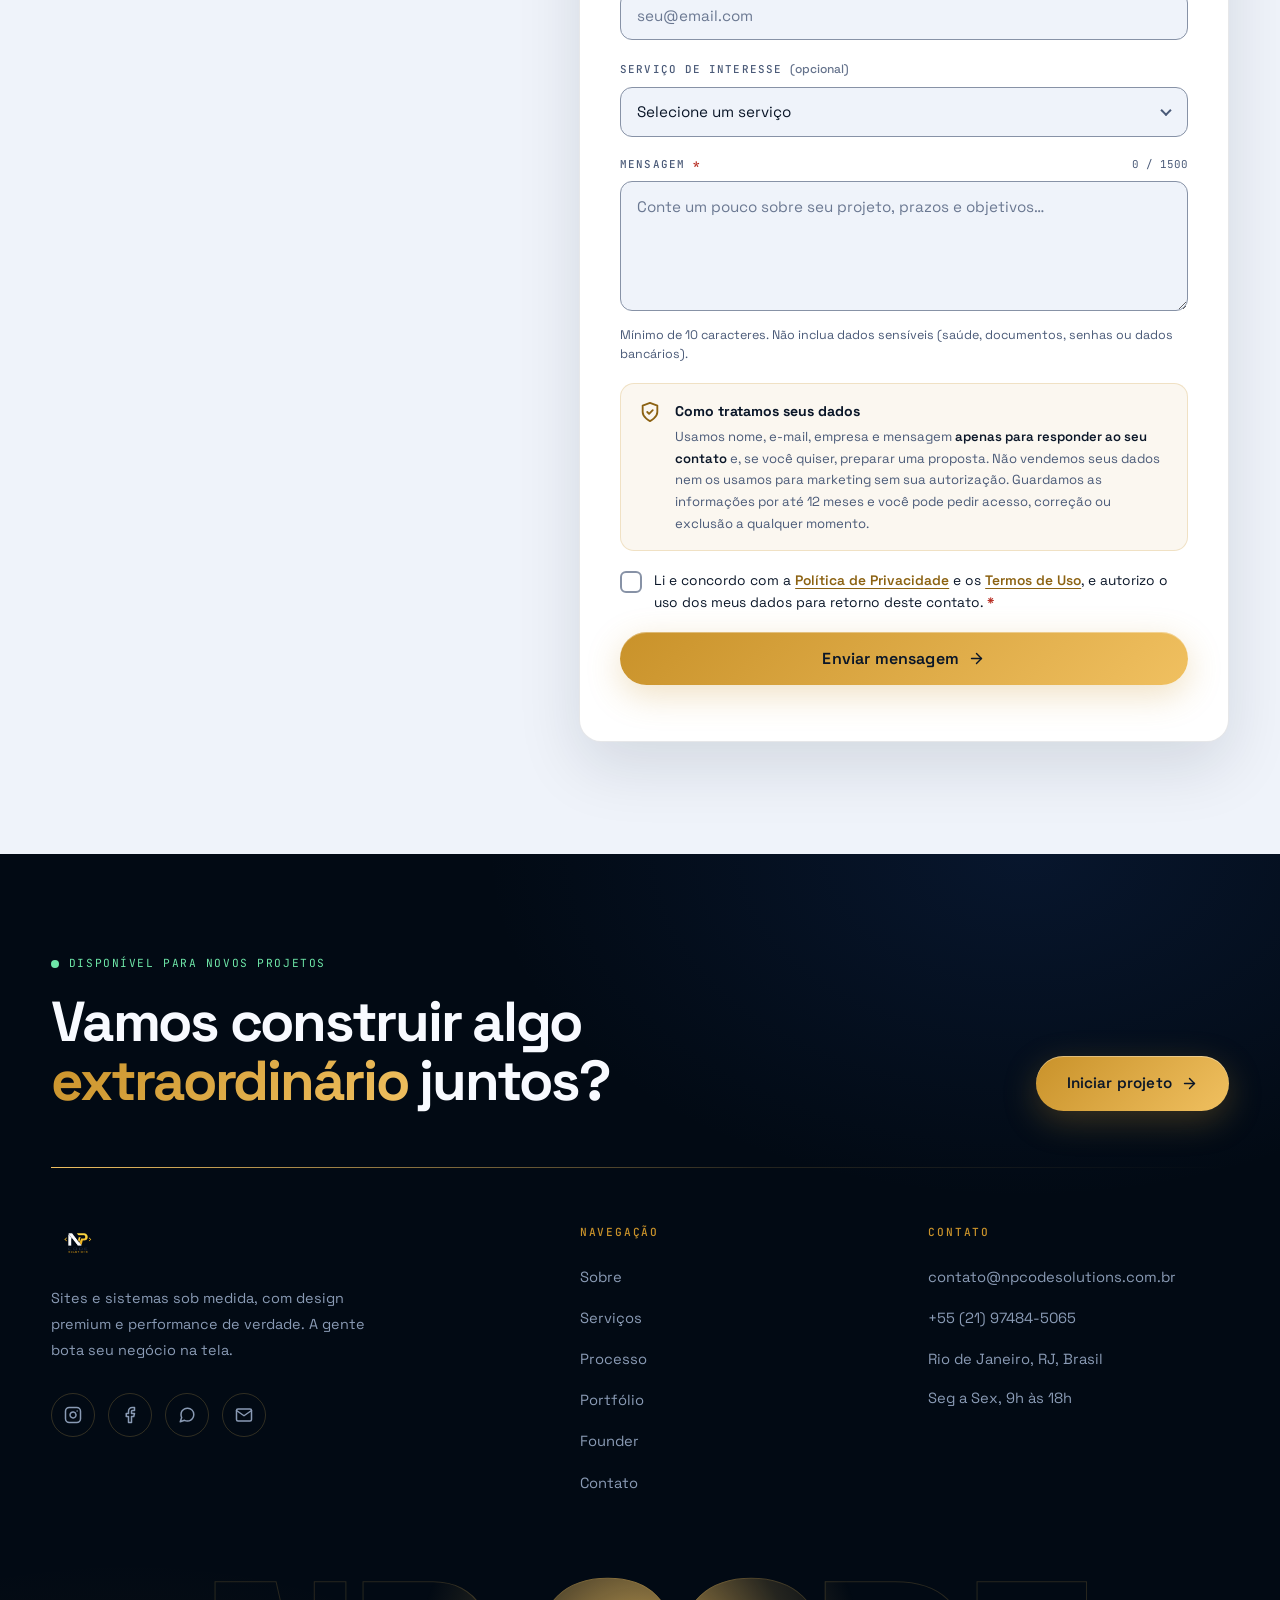
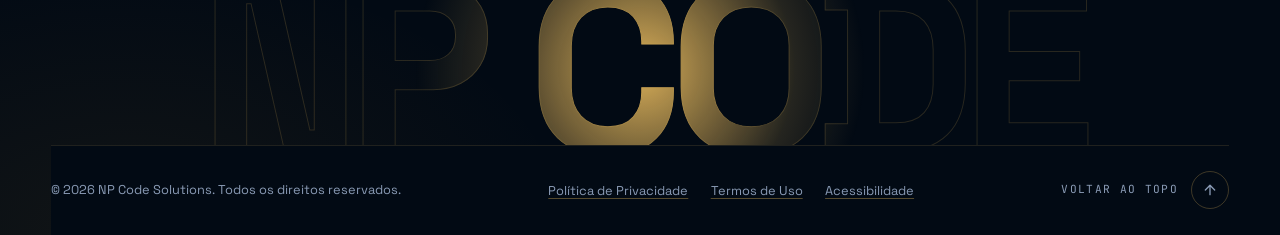
==== commit f4e3efef: "Adição da aba do fundador da marca" ====
--- a/index.html
+++ b/index.html
@@ -46,6 +46,7 @@
         <li><a href="#servicos">Serviços</a></li>
         <li><a href="#processo">Processo</a></li>
         <li><a href="#portfolio">Portfólio</a></li>
+        <li><a href="fundador.html">Founder</a></li>
         <li>
           <a href="#contato" class="nav-cta">
             Fale conosco
@@ -67,6 +68,7 @@
     <a href="#servicos" class="mob-link">Serviços</a>
     <a href="#processo" class="mob-link">Processo</a>
     <a href="#portfolio" class="mob-link">Portfólio</a>
+    <a href="fundador.html" class="mob-link">Founder</a>
     <a href="#contato" class="mob-link mob-cta">Contato</a>
   </div>
 
@@ -612,6 +614,7 @@
             <li><a href="#servicos">Serviços</a></li>
             <li><a href="#processo">Processo</a></li>
             <li><a href="#portfolio">Portfólio</a></li>
+            <li><a href="fundador.html">Founder</a></li>
             <li><a href="#contato">Contato</a></li>
           </ul>
         </div>
--- a/style.css
+++ b/style.css
@@ -3341,3 +3341,427 @@
     transition-duration: .01ms !important;
   }
 }
+
+/* ── FOUNDER PAGE ───────────────────────────────────────── */
+@property --fd-angle {
+  syntax: '<angle>';
+  initial-value: 0deg;
+  inherits: false;
+}
+
+.founder {
+  position: relative;
+  min-height: 100svh;
+  display: flex;
+  align-items: center;
+  padding: 8.5rem 0 6rem;
+  overflow: hidden;
+  background: #020a14;
+}
+
+.founder .hero-grid {
+  -webkit-mask-image: radial-gradient(ellipse 55% 60% at 30% 45%, #000 0%, transparent 75%);
+  mask-image: radial-gradient(ellipse 55% 60% at 30% 45%, #000 0%, transparent 75%);
+}
+
+.founder-grid {
+  position: relative;
+  z-index: 1;
+  display: grid;
+  grid-template-columns: minmax(0, .9fr) minmax(0, 1.1fr);
+  gap: clamp(2.5rem, 6vw, 6rem);
+  align-items: center;
+}
+
+/* Portrait card: rotating gold border, photo, nameplate and quote */
+.fd-card-wrap {
+  perspective: 1200px;
+  animation-delay: .15s;
+}
+
+.fd-card {
+  --rx: 0deg;
+  --ry: 0deg;
+  position: relative;
+  max-width: 460px;
+  margin-inline: auto;
+  padding: 1px;
+  border-radius: 28px;
+  background:
+    conic-gradient(from var(--fd-angle), rgba(240,192,96,.08) 0%, rgba(240,192,96,.9) 12%, rgba(240,192,96,.08) 26%, rgba(240,192,96,.08) 50%, rgba(138,180,255,.5) 62%, rgba(240,192,96,.08) 76%);
+  box-shadow: 0 40px 100px -20px rgba(0,0,0,.75), 0 0 0 1px rgba(240,192,96,.06);
+  transform: rotateX(var(--ry)) rotateY(var(--rx));
+  transition: transform .6s var(--ease);
+  animation: fdSpin 9s linear infinite;
+}
+
+.fd-card::before {
+  content: '';
+  position: absolute;
+  inset: -40px;
+  z-index: -1;
+  border-radius: 50%;
+  background: radial-gradient(closest-side, rgba(201,146,42,.22), transparent);
+  filter: blur(30px);
+  pointer-events: none;
+}
+
+@keyframes fdSpin {
+  to { --fd-angle: 360deg; }
+}
+
+.fd-photo {
+  position: relative;
+  aspect-ratio: 4 / 4.6;
+  border-radius: 27px 27px 0 0;
+  overflow: hidden;
+  background: #0b1527;
+}
+
+.fd-photo img {
+  width: 100%;
+  height: 100%;
+  object-fit: cover;
+  object-position: 50% 22%;
+  filter: grayscale(.25) contrast(1.06) brightness(.96);
+  transform: scale(1.04);
+  transition: transform 1.2s var(--ease), filter 1.2s var(--ease);
+}
+
+.fd-card:hover .fd-photo img {
+  transform: scale(1.08);
+  filter: grayscale(0) contrast(1.04) brightness(1);
+}
+
+/* Navy fade so the photo melts into the card body */
+.fd-photo::after {
+  content: '';
+  position: absolute;
+  inset: 0;
+  background:
+    linear-gradient(180deg, rgba(2,10,20,0) 45%, rgba(2,10,20,.55) 78%, #07111f 100%),
+    linear-gradient(135deg, rgba(201,146,42,.12), transparent 40%);
+  pointer-events: none;
+}
+
+/* Light that follows the pointer (JS sets --mx / --my) */
+.fd-shine {
+  position: absolute;
+  inset: 0;
+  z-index: 1;
+  background: radial-gradient(420px circle at var(--mx, 50%) var(--my, 30%), rgba(255,255,255,.14), transparent 45%);
+  opacity: 0;
+  transition: opacity .5s ease;
+  pointer-events: none;
+}
+
+.fd-card:hover .fd-shine {
+  opacity: 1;
+}
+
+.fd-badge {
+  position: absolute;
+  top: 1.1rem;
+  left: 1.1rem;
+  z-index: 2;
+  display: inline-flex;
+  align-items: center;
+  gap: .5rem;
+  padding: .45rem .9rem;
+  border-radius: 100px;
+  font-family: var(--mono);
+  font-size: .68rem;
+  font-weight: 600;
+  letter-spacing: .16em;
+  text-transform: uppercase;
+  color: #0A1628;
+  background: var(--gold-grad);
+  box-shadow: 0 8px 24px rgba(201,146,42,.35);
+}
+
+.fd-badge i {
+  width: 6px;
+  height: 6px;
+  border-radius: 50%;
+  background: #0A1628;
+}
+
+.fd-mono {
+  position: absolute;
+  top: 1.25rem;
+  right: 1.2rem;
+  z-index: 2;
+  font-family: var(--mono);
+  font-size: .68rem;
+  letter-spacing: .14em;
+  color: rgba(248,250,255,.75);
+  padding: .35rem .7rem;
+  border-radius: 100px;
+  background: rgba(2,10,20,.45);
+  backdrop-filter: blur(8px);
+  -webkit-backdrop-filter: blur(8px);
+  border: 1px solid rgba(255,255,255,.12);
+}
+
+.fd-body {
+  position: relative;
+  margin-top: -4.2rem;
+  z-index: 2;
+  padding: 0 1.8rem 1.8rem;
+  border-radius: 0 0 27px 27px;
+  background: linear-gradient(180deg, transparent 0, #07111f 4.2rem);
+}
+
+.fd-plate {
+  display: block;
+  padding-bottom: 1.2rem;
+  margin-bottom: 1.3rem;
+  border-bottom: 1px solid rgba(240,192,96,.16);
+}
+
+.fd-plate strong {
+  display: block;
+  font-size: 1.45rem;
+  font-weight: 700;
+  letter-spacing: -.02em;
+  line-height: 1.2;
+  color: var(--white);
+}
+
+.fd-plate span {
+  display: block;
+  margin-top: .3rem;
+  font-family: var(--mono);
+  font-size: .72rem;
+  letter-spacing: .12em;
+  text-transform: uppercase;
+  color: var(--gold-hi);
+}
+
+.fd-quote {
+  position: relative;
+  padding-left: 2.6rem;
+}
+
+.fd-quote-mark {
+  position: absolute;
+  left: 0;
+  top: .2rem;
+  width: 1.7rem;
+  color: var(--gold-hi);
+  opacity: .9;
+}
+
+.fd-quote p {
+  font-size: 1.08rem;
+  font-weight: 500;
+  font-style: italic;
+  line-height: 1.5;
+  letter-spacing: -.005em;
+  color: rgba(248,250,255,.92);
+}
+
+.fd-quote cite {
+  display: block;
+  margin-top: .55rem;
+  font-family: var(--mono);
+  font-size: .74rem;
+  font-style: normal;
+  letter-spacing: .14em;
+  text-transform: uppercase;
+  color: var(--muted);
+}
+
+/* Bio column */
+.fd-text .section-label { animation-delay: 0s; }
+.fd-role { animation-delay: .3s; }
+.fd-bio { animation-delay: .4s; }
+.fd-creds { animation-delay: .5s; }
+.fd-stack { animation-delay: .6s; }
+.fd-actions { animation-delay: .7s; }
+
+.fd-text h1 {
+  margin-bottom: 1rem;
+}
+
+.fd-role {
+  font-family: var(--mono);
+  font-size: .8rem;
+  letter-spacing: .14em;
+  text-transform: uppercase;
+  color: var(--gold-hi);
+  margin-bottom: 1.8rem;
+}
+
+.fd-bio {
+  max-width: 600px;
+  display: grid;
+  gap: 1.1rem;
+  margin-bottom: 2.2rem;
+}
+
+.fd-bio p {
+  color: var(--muted);
+  font-size: 1.04rem;
+  line-height: 1.85;
+}
+
+.fd-bio strong {
+  color: var(--white);
+  font-weight: 600;
+}
+
+.fd-creds {
+  display: grid;
+  grid-template-columns: 1fr 1fr;
+  gap: 1rem;
+  max-width: 600px;
+  margin-bottom: 2rem;
+}
+
+.fd-cred {
+  display: flex;
+  align-items: center;
+  gap: 1rem;
+  padding: 1.1rem 1.2rem;
+  border-radius: var(--radius);
+  background: linear-gradient(135deg, rgba(17,29,53,.85), rgba(15,31,61,.5));
+  border: 1px solid var(--border);
+  transition: border-color .4s var(--ease), transform .4s var(--ease);
+}
+
+.fd-cred:hover {
+  border-color: rgba(240,192,96,.45);
+  transform: translateY(-3px);
+}
+
+.fd-cred > span {
+  position: relative;
+  z-index: 1;
+}
+
+.fd-cred-icon {
+  flex: none;
+  display: grid;
+  place-items: center;
+  width: 44px;
+  height: 44px;
+  border-radius: 12px;
+  color: var(--gold-hi);
+  background: rgba(240,192,96,.08);
+  border: 1px solid rgba(240,192,96,.2);
+}
+
+.fd-cred-icon svg {
+  width: 22px;
+  height: 22px;
+}
+
+.fd-cred small {
+  display: block;
+  font-family: var(--mono);
+  font-size: .66rem;
+  letter-spacing: .12em;
+  text-transform: uppercase;
+  color: var(--muted);
+}
+
+.fd-cred strong {
+  display: block;
+  font-size: 1rem;
+  font-weight: 600;
+  line-height: 1.3;
+  color: var(--white);
+}
+
+.fd-stack {
+  display: flex;
+  flex-wrap: wrap;
+  gap: 1.4rem 2.4rem;
+  margin-bottom: 2.6rem;
+}
+
+.fd-stack-label {
+  display: block;
+  margin-bottom: .7rem;
+  font-family: var(--mono);
+  font-size: .68rem;
+  letter-spacing: .16em;
+  text-transform: uppercase;
+  color: var(--muted);
+}
+
+.fd-tags {
+  display: flex;
+  flex-wrap: wrap;
+  gap: .5rem;
+}
+
+.fd-tags li {
+  padding: .4rem .9rem;
+  border-radius: 100px;
+  font-size: .8rem;
+  font-weight: 500;
+  color: var(--white);
+  background: rgba(255,255,255,.04);
+  border: 1px solid rgba(255,255,255,.12);
+  transition: border-color .35s var(--ease), color .35s var(--ease), background .35s var(--ease);
+}
+
+.fd-tags li:hover {
+  color: var(--gold-hi);
+  border-color: rgba(240,192,96,.5);
+  background: rgba(240,192,96,.08);
+}
+
+.fd-tags-alt li {
+  color: var(--gold-hi);
+  background: rgba(201,146,42,.08);
+  border-color: rgba(240,192,96,.22);
+}
+
+.fd-footer {
+  border-top: 1px solid rgba(240,192,96,.1);
+}
+
+html.a11y-contrast .fd-bio p,
+html.a11y-contrast .fd-cred small,
+html.a11y-contrast .fd-stack-label,
+html.a11y-contrast .fd-quote cite {
+  color: #FFFFFF;
+}
+
+html.a11y-contrast .fd-cred {
+  border: 2px solid var(--gold-hi);
+}
+
+@media (max-width: 1024px) {
+  .founder-grid {
+    grid-template-columns: 1fr;
+  }
+  .fd-card {
+    max-width: 420px;
+  }
+}
+
+@media (max-width: 600px) {
+  .founder {
+    padding: 6.5rem 0 4rem;
+  }
+  .fd-creds {
+    grid-template-columns: 1fr;
+  }
+  .fd-body {
+    padding: 0 1.3rem 1.4rem;
+  }
+  .fd-plate strong {
+    font-size: 1.25rem;
+  }
+  .fd-quote p {
+    font-size: 1rem;
+  }
+  .fd-actions > a {
+    flex: 1 1 100%;
+    justify-content: center;
+  }
+}
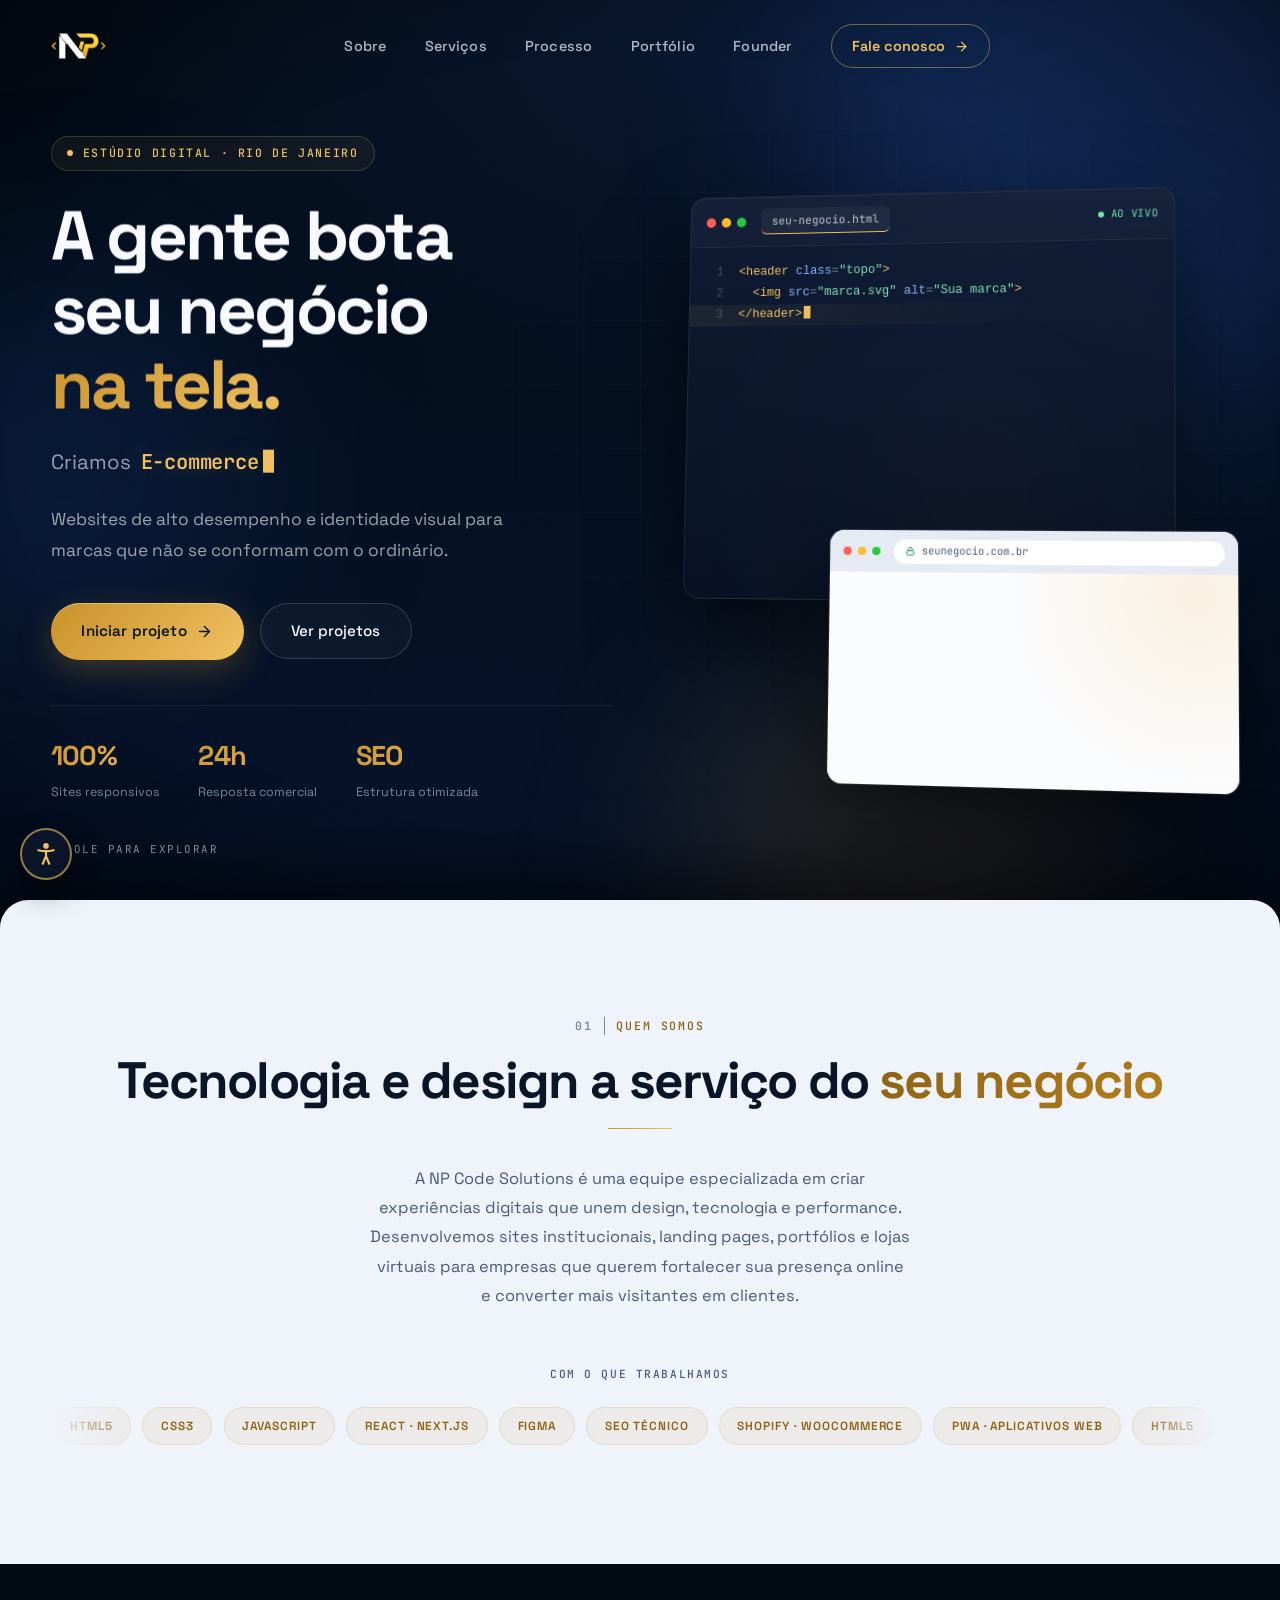
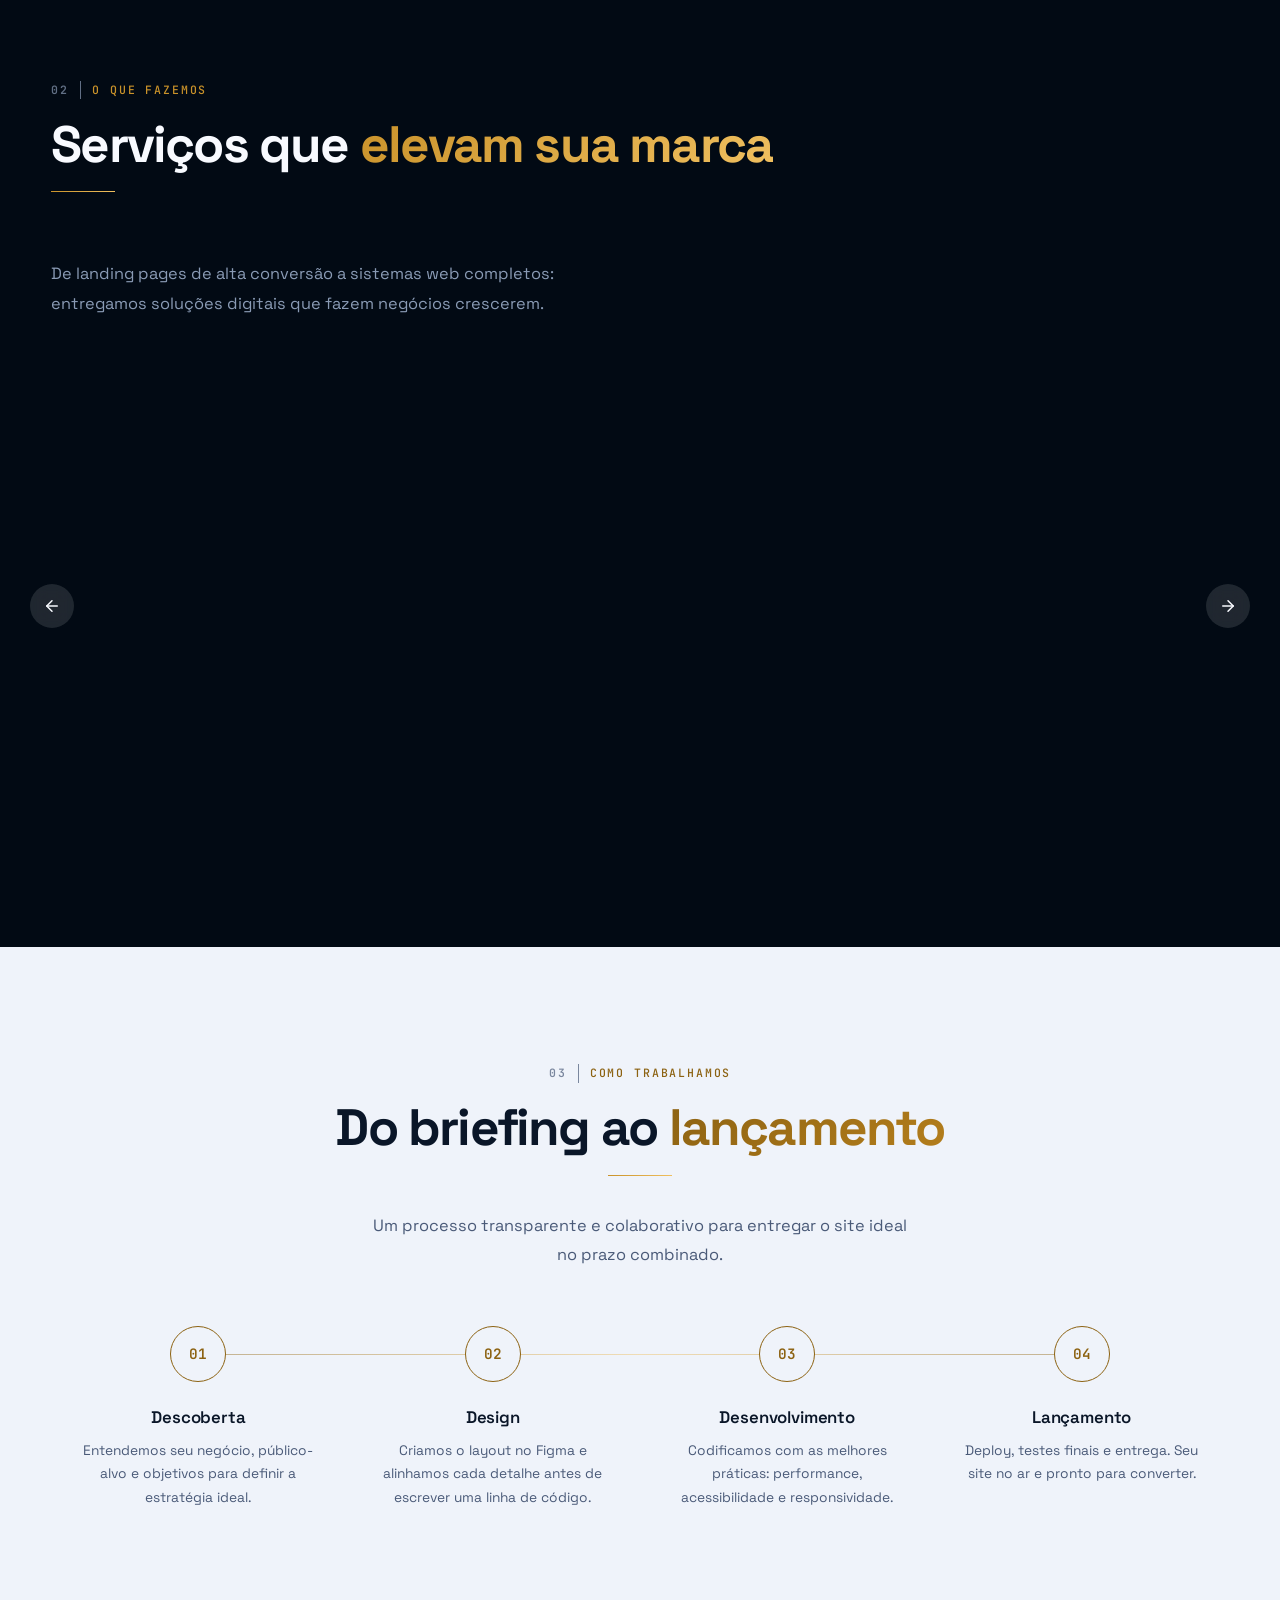
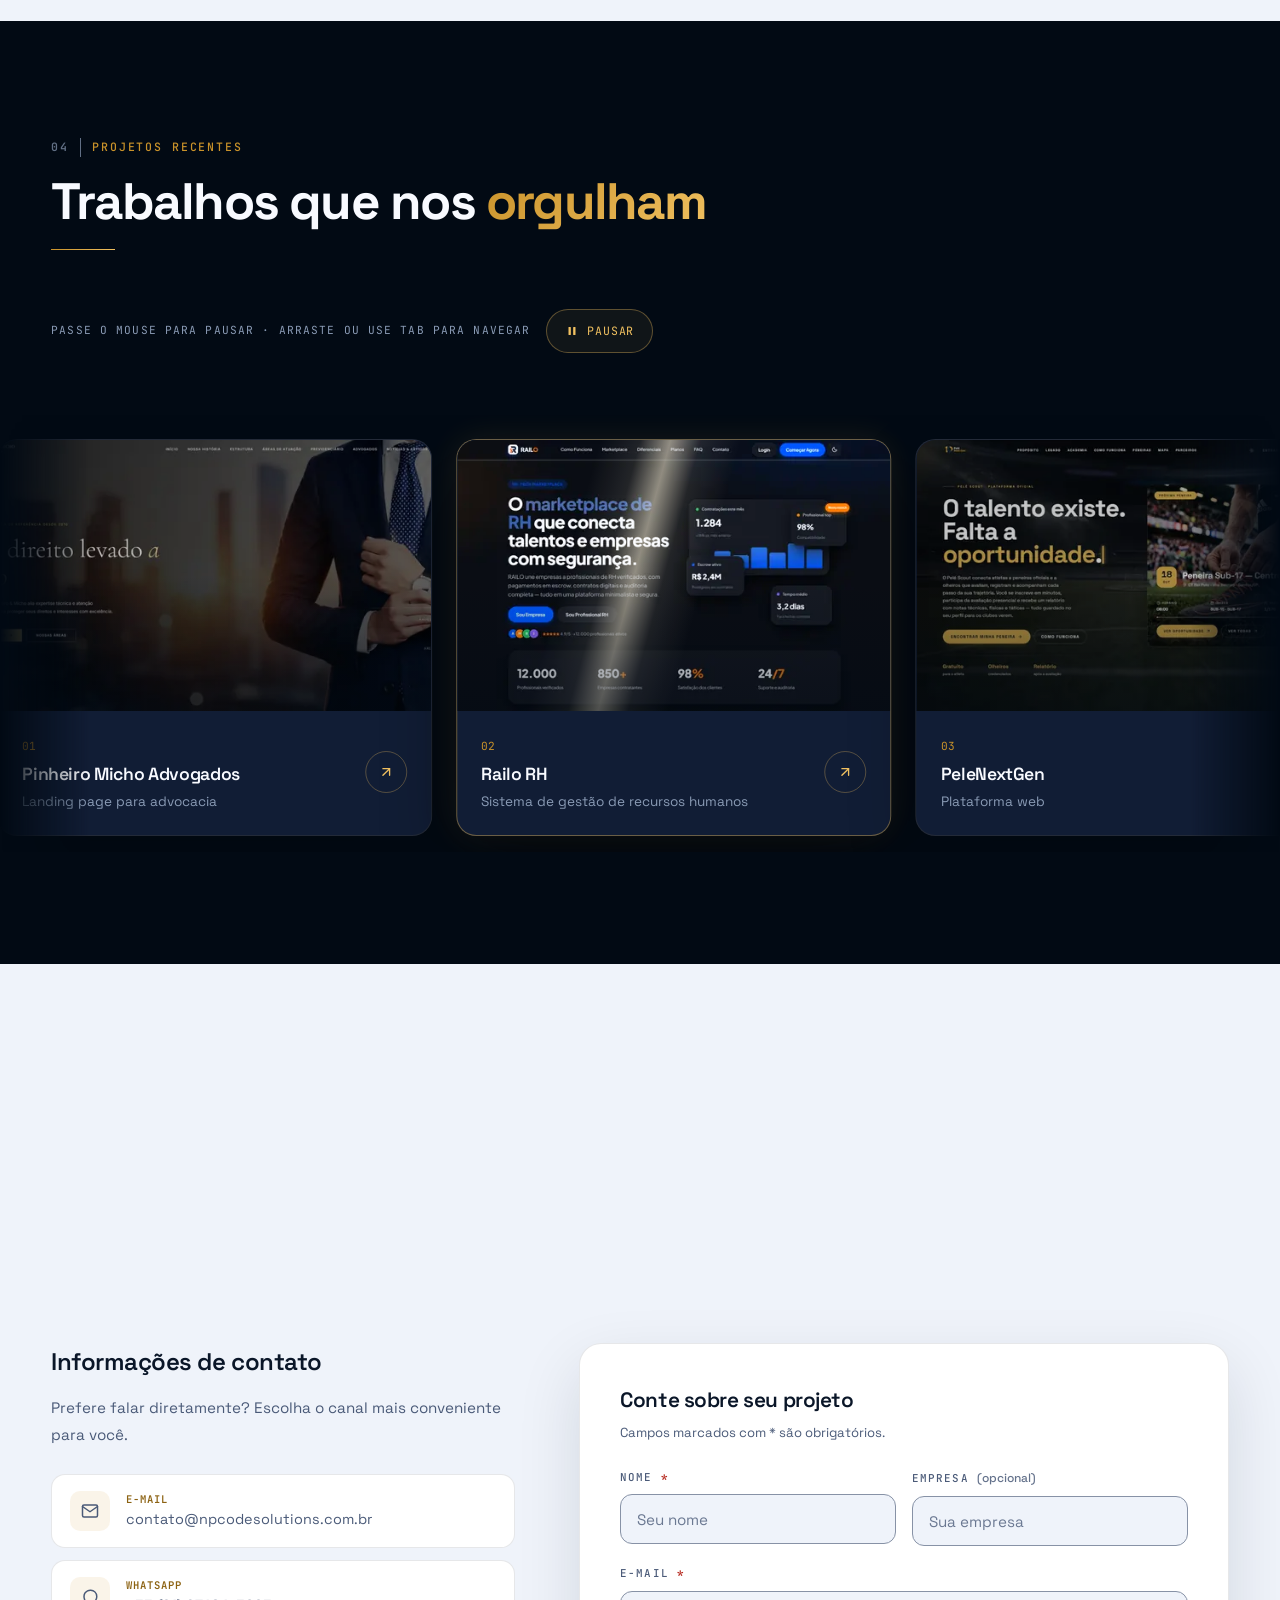
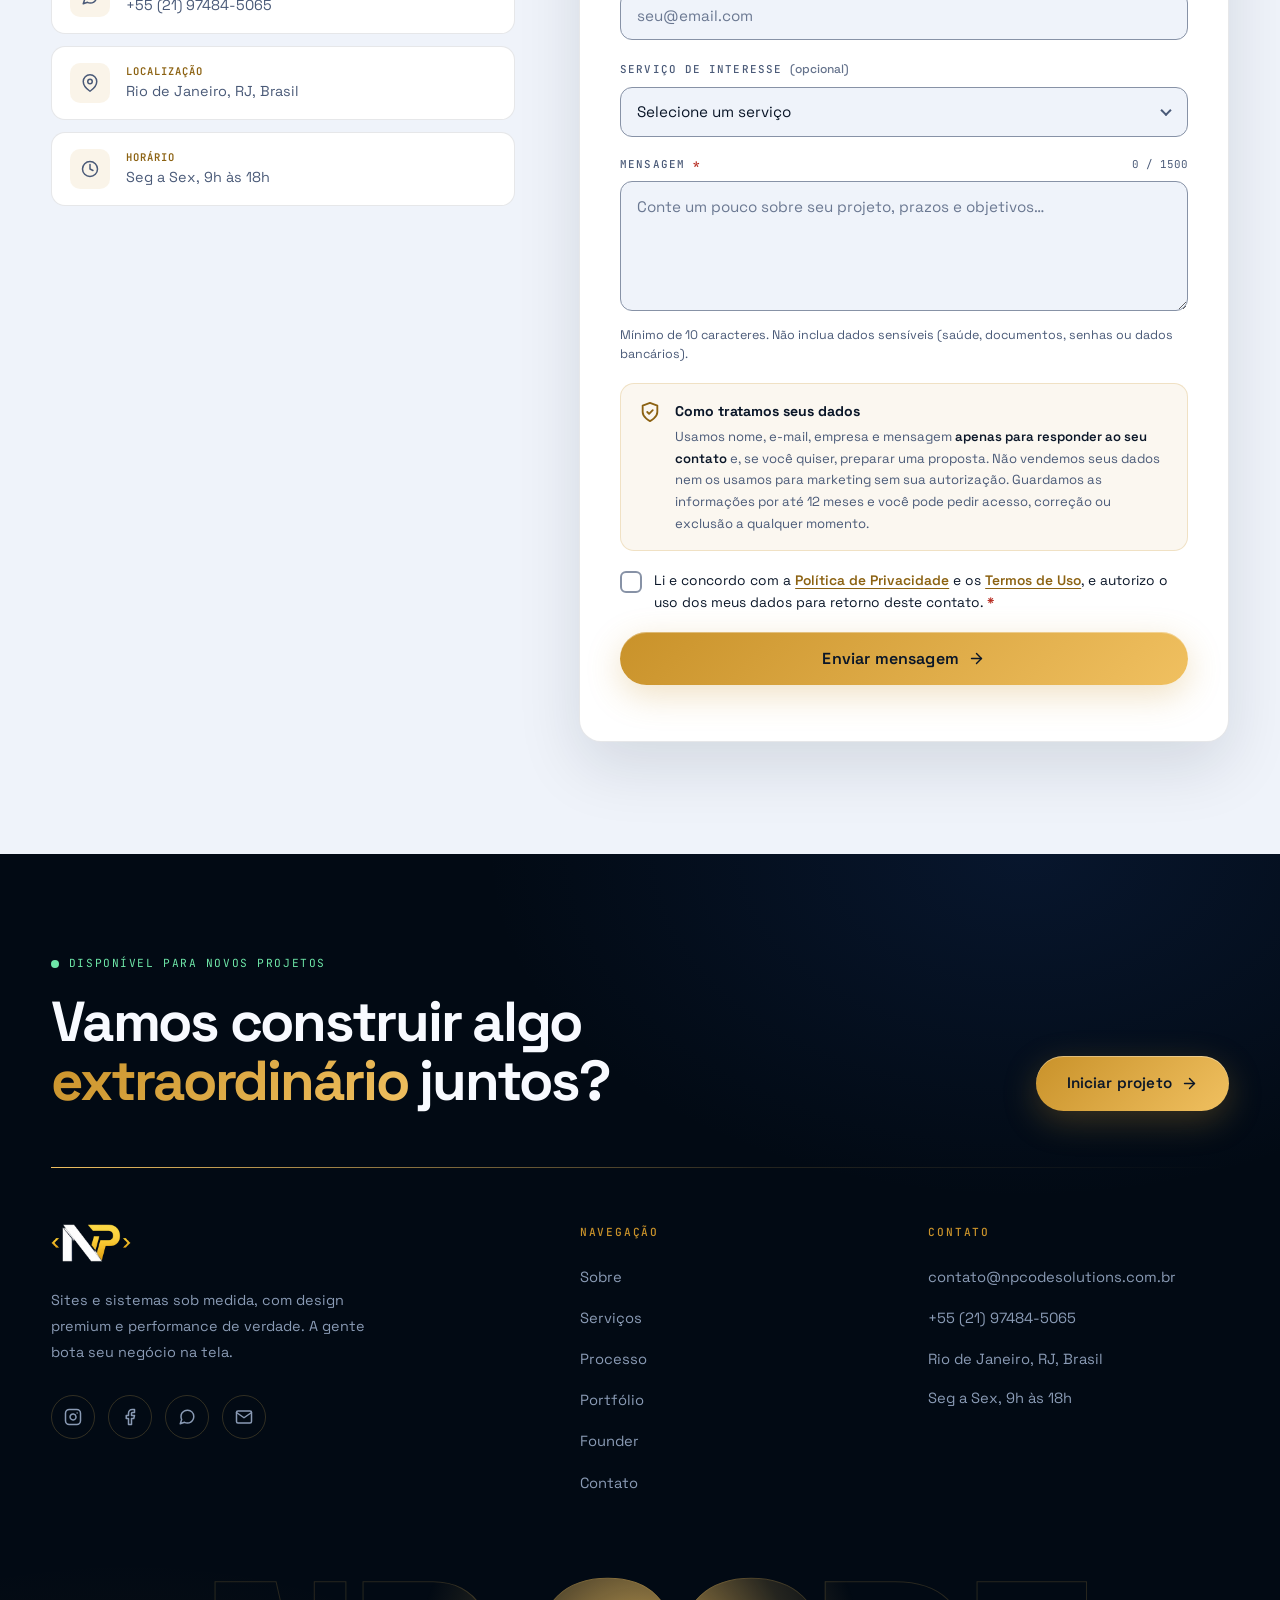
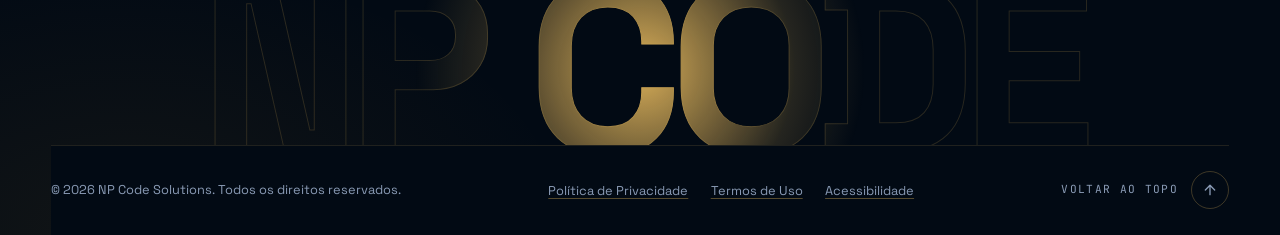
==== commit 91d06299: "Aprimoramentos na responsividade, ajustes na logo do sistema. E troca das opções do formulario e apr" ====
--- a/index.html
+++ b/index.html
@@ -13,8 +13,11 @@
   <meta property="og:url" content="https://www.npcodesolutions.com.br/" />
   <meta property="og:title" content="NP Code Solutions | Websites que Convertem!" />
   <meta property="og:description" content="Sites institucionais, landing pages, e-commerce e sistemas web sob medida, com design premium, SEO técnico e performance de verdade." />
-  <meta property="og:image" content="https://www.npcodesolutions.com.br/assets/logo.png" />
-  <link rel="icon" type="image/png" href="assets/logo.png">
+  <meta property="og:image" content="https://www.npcodesolutions.com.br/assets/img/og-image.jpg" />
+  <meta property="og:image:width" content="1200" />
+  <meta property="og:image:height" content="630" />
+  <link rel="icon" type="image/png" sizes="32x32" href="assets/img/favicon-32.png" />
+  <link rel="apple-touch-icon" href="assets/img/apple-touch-icon.png" />
   <link rel="preconnect" href="https://fonts.googleapis.com" />
   <link rel="preconnect" href="https://fonts.gstatic.com" crossorigin />
   <link href="https://fonts.googleapis.com/css2?family=JetBrains+Mono:wght@400;500;600&family=Space+Grotesk:wght@300;400;500;600;700&display=swap" rel="stylesheet" />
@@ -39,14 +42,14 @@
   <nav id="siteNav" aria-label="Navegação principal">
     <div class="container nav-inner">
       <a href="#inicio" class="nav-logo" aria-label="NP Code Solutions, voltar ao início">
-        <img src="assets/logo branca.png" alt="" />
+        <img src="assets/img/logo-np.webp" alt="" width="252" height="120" />
       </a>
       <ul class="nav-links">
         <li><a href="#sobre">Sobre</a></li>
         <li><a href="#servicos">Serviços</a></li>
         <li><a href="#processo">Processo</a></li>
         <li><a href="#portfolio">Portfólio</a></li>
-        <li><a href="fundador.html">Founder</a></li>
+        <li><a href="fundador/">Founder</a></li>
         <li>
           <a href="#contato" class="nav-cta">
             Fale conosco
@@ -68,7 +71,7 @@
     <a href="#servicos" class="mob-link">Serviços</a>
     <a href="#processo" class="mob-link">Processo</a>
     <a href="#portfolio" class="mob-link">Portfólio</a>
-    <a href="fundador.html" class="mob-link">Founder</a>
+    <a href="fundador/" class="mob-link">Founder</a>
     <a href="#contato" class="mob-link mob-cta">Contato</a>
   </div>
 
@@ -91,7 +94,7 @@
           <span class="line"><span>seu negócio</span></span>
           <span class="line"><span><em class="gold">na tela.</em></span></span>
         </h1>
-        <p class="sr-only">Criamos sites institucionais, landing pages, e-commerce, sistemas web, aplicativos e identidade digital.</p>
+        <p class="sr-only">Criamos sites institucionais, landing pages, e-commerce, sistemas web, aplicativos web e identidade digital.</p>
         <div class="hero-scramble h-anim" aria-hidden="true">
           <span class="scr-prefix">Criamos</span>
           <span class="scramble" id="scramble">Sites institucionais</span><span class="scr-caret"></span>
@@ -176,7 +179,7 @@
               <span class="service-tag" role="listitem">Figma</span>
               <span class="service-tag" role="listitem">SEO Técnico</span>
               <span class="service-tag" role="listitem">Shopify · WooCommerce</span>
-              <span class="service-tag" role="listitem">React Native · Flutter</span>
+              <span class="service-tag" role="listitem">PWA · Aplicativos Web</span>
               <span class="service-tag" aria-hidden="true">HTML5</span>
               <span class="service-tag" aria-hidden="true">CSS3</span>
               <span class="service-tag" aria-hidden="true">JavaScript</span>
@@ -184,7 +187,7 @@
               <span class="service-tag" aria-hidden="true">Figma</span>
               <span class="service-tag" aria-hidden="true">SEO Técnico</span>
               <span class="service-tag" aria-hidden="true">Shopify · WooCommerce</span>
-              <span class="service-tag" aria-hidden="true">React Native · Flutter</span>
+              <span class="service-tag" aria-hidden="true">PWA · Aplicativos Web</span>
             </div>
           </div>
         </div>
@@ -249,12 +252,12 @@
                 <article class="svc-card spot g4">
                   <div class="svc-top">
                     <span class="svc-num">( 004 )</span>
-                    <svg aria-hidden="true" focusable="false" class="svc-icon" viewBox="0 0 24 24" fill="none" stroke="currentColor" stroke-width="1.5" stroke-linecap="round" stroke-linejoin="round"><rect x="5" y="2" width="14" height="20" rx="2" ry="2"/><line x1="12" y1="18" x2="12.01" y2="18"/></svg>
+                    <svg aria-hidden="true" focusable="false" class="svc-icon" viewBox="0 0 24 24" fill="none" stroke="currentColor" stroke-width="1.5" stroke-linecap="round" stroke-linejoin="round"><rect x="2" y="4" width="20" height="16" rx="2"/><line x1="2" y1="9" x2="22" y2="9"/><circle cx="5.5" cy="6.5" r=".5" fill="currentColor"/><circle cx="8" cy="6.5" r=".5" fill="currentColor"/><path d="m9 13-2 2 2 2"/><path d="m15 13 2 2-2 2"/></svg>
                   </div>
                   <div class="svc-body">
-                    <h3>Aplicativos Mobile</h3>
-                    <p>Apps nativos e híbridos para iOS e Android. Da ideia ao lançamento nas stores com foco em usabilidade.</p>
-                    <span class="service-tag">React Native · Flutter</span>
+                    <h3>Aplicativos Web</h3>
+                    <p>Sistemas e aplicações sob medida que rodam direto no navegador, em qualquer dispositivo, sem precisar de instalação. Da ideia ao lançamento com foco em usabilidade.</p>
+                    <span class="service-tag">React · PWA</span>
                   </div>
                 </article>
               </div>
@@ -354,8 +357,8 @@
         <div class="work-track" id="workTrack">
           <a class="work-card" href="https://pinheiromichoadv.vercel.app/" target="_blank" rel="noopener">
             <div class="work-img">
-              <img src="assets/pinheiromicho.png" alt="" draggable="false" loading="lazy">
-              <img src="assets/pinheiromicho2.png" alt="" draggable="false" loading="lazy">
+              <img src="assets/img/pinheiromicho-1040.webp" srcset="assets/img/pinheiromicho-640.webp 640w, assets/img/pinheiromicho-1040.webp 1040w" sizes="(max-width: 853px) 290px, (min-width: 1530px) 520px, 34vw" alt="" width="1040" height="520" draggable="false" loading="lazy" decoding="async">
+              <img src="assets/img/pinheiromicho2-1040.webp" srcset="assets/img/pinheiromicho2-640.webp 640w, assets/img/pinheiromicho2-1040.webp 1040w" sizes="(max-width: 853px) 290px, (min-width: 1530px) 520px, 34vw" alt="" width="1040" height="520" draggable="false" loading="lazy" decoding="async">
             </div>
             <div class="work-meta">
               <div>
@@ -368,8 +371,8 @@
           </a>
           <a class="work-card" href="https://site-rairorh.vercel.app/" target="_blank" rel="noopener">
             <div class="work-img">
-              <img src="assets/railorh.png" alt="" draggable="false" loading="lazy">
-              <img src="assets/railorh2.jpeg" alt="" draggable="false" loading="lazy">
+              <img src="assets/img/railorh-1040.webp" srcset="assets/img/railorh-640.webp 640w, assets/img/railorh-1040.webp 1040w" sizes="(max-width: 853px) 290px, (min-width: 1530px) 520px, 34vw" alt="" width="1040" height="520" draggable="false" loading="lazy" decoding="async">
+              <img src="assets/img/railorh2-1040.webp" srcset="assets/img/railorh2-640.webp 640w, assets/img/railorh2-1040.webp 1040w" sizes="(max-width: 853px) 290px, (min-width: 1530px) 520px, 34vw" alt="" width="1040" height="520" draggable="false" loading="lazy" decoding="async">
             </div>
             <div class="work-meta">
               <div>
@@ -382,8 +385,8 @@
           </a>
           <a class="work-card" href="https://pelenextgen.vercel.app/" target="_blank" rel="noopener">
             <div class="work-img">
-              <img src="assets/pelenextgen.png" alt="" draggable="false" loading="lazy">
-              <img src="assets/pelenextgen2.png" alt="" draggable="false" loading="lazy">
+              <img src="assets/img/pelenextgen-1040.webp" srcset="assets/img/pelenextgen-640.webp 640w, assets/img/pelenextgen-1040.webp 1040w" sizes="(max-width: 853px) 290px, (min-width: 1530px) 520px, 34vw" alt="" width="1040" height="520" draggable="false" loading="lazy" decoding="async">
+              <img src="assets/img/pelenextgen2-1040.webp" srcset="assets/img/pelenextgen2-640.webp 640w, assets/img/pelenextgen2-1040.webp 1040w" sizes="(max-width: 853px) 290px, (min-width: 1530px) 520px, 34vw" alt="" width="1040" height="520" draggable="false" loading="lazy" decoding="async">
             </div>
             <div class="work-meta">
               <div>
@@ -396,8 +399,8 @@
           </a>
           <a class="work-card" href="https://shinatal.shinerio.com/" target="_blank" rel="noopener">
             <div class="work-img">
-              <img src="assets/shinatal.png" alt="" draggable="false" loading="lazy">
-              <img src="assets/shinatal2.png" alt="" draggable="false" loading="lazy">
+              <img src="assets/img/shinatal-1040.webp" srcset="assets/img/shinatal-640.webp 640w, assets/img/shinatal-1040.webp 1040w" sizes="(max-width: 853px) 290px, (min-width: 1530px) 520px, 34vw" alt="" width="1040" height="520" draggable="false" loading="lazy" decoding="async">
+              <img src="assets/img/shinatal2-1040.webp" srcset="assets/img/shinatal2-640.webp 640w, assets/img/shinatal2-1040.webp 1040w" sizes="(max-width: 853px) 290px, (min-width: 1530px) 520px, 34vw" alt="" width="1040" height="520" draggable="false" loading="lazy" decoding="async">
             </div>
             <div class="work-meta">
               <div>
@@ -410,8 +413,8 @@
           </a>
           <a class="work-card" href="https://imobiliaria-atelier.vercel.app/" target="_blank" rel="noopener">
             <div class="work-img">
-              <img src="assets/atelier.png" alt="" draggable="false" loading="lazy">
-              <img src="assets/atelier2.png" alt="" draggable="false" loading="lazy">
+              <img src="assets/img/atelier-1040.webp" srcset="assets/img/atelier-640.webp 640w, assets/img/atelier-1040.webp 1040w" sizes="(max-width: 853px) 290px, (min-width: 1530px) 520px, 34vw" alt="" width="1040" height="520" draggable="false" loading="lazy" decoding="async">
+              <img src="assets/img/atelier2-1040.webp" srcset="assets/img/atelier2-640.webp 640w, assets/img/atelier2-1040.webp 1040w" sizes="(max-width: 853px) 290px, (min-width: 1530px) 520px, 34vw" alt="" width="1040" height="520" draggable="false" loading="lazy" decoding="async">
             </div>
             <div class="work-meta">
               <div>
@@ -509,7 +512,7 @@
                   <option>Design & UI/UX</option>
                   <option>Desenvolvimento Web</option>
                   <option>E-commerce</option>
-                  <option>Aplicativo Mobile</option>
+                  <option>Aplicativo Web</option>
                   <option>SEO & Performance</option>
                   <option>Outro</option>
                 </select>
@@ -578,7 +581,7 @@
       <div class="container footer-top">
         <div class="footer-brand reveal">
           <a href="#inicio" class="footer-logo">
-            <img src="assets/logo branca.png" alt="NP Code Solutions" />
+            <img src="assets/img/logo-np.webp" alt="NP Code Solutions" width="252" height="120" loading="lazy" decoding="async" />
           </a>
           <p class="footer-tagline">Sites e sistemas sob medida, com design premium e performance de verdade. A gente bota seu negócio na tela.</p>
           <div class="footer-social">
@@ -614,7 +617,7 @@
             <li><a href="#servicos">Serviços</a></li>
             <li><a href="#processo">Processo</a></li>
             <li><a href="#portfolio">Portfólio</a></li>
-            <li><a href="fundador.html">Founder</a></li>
+            <li><a href="fundador/">Founder</a></li>
             <li><a href="#contato">Contato</a></li>
           </ul>
         </div>
@@ -816,6 +819,6 @@
     </div>
   </dialog>
 
-  <script src="script.js"></script>
+  <script src="script.js" defer></script>
 </body>
 </html>
--- a/style.css
+++ b/style.css
@@ -168,7 +168,7 @@
 }
 
 .nav-logo img {
-  height: 40px;
+  height: 26px;
   width: auto;
   transition: transform .5s var(--ease);
 }
@@ -340,7 +340,8 @@
   transition: color var(--transition);
 }
 
-.mobile-menu a:hover {
+.mobile-menu a:hover,
+.mobile-menu a[aria-current="page"] {
   color: var(--gold-hi);
 }
 
@@ -2032,7 +2033,8 @@
 }
 
 .footer-brand .footer-logo img {
-  height: 36px;
+  height: 38px;
+  width: auto;
   margin-bottom: 1.2rem;
   transition: transform .5s var(--ease), filter .5s ease;
 }
@@ -3202,6 +3204,21 @@
 }
 
 @media (max-width: 900px) {
+  /* Six links plus the CTA no longer fit in one row: switch to the menu */
+  .nav-links {
+    display: none;
+  }
+  .hamburger {
+    display: flex;
+  }
+  .mobile-menu {
+    display: flex;
+  }
+  /* Large blurred blobs are costly to animate on phones and tablets */
+  .blob {
+    animation: none;
+    filter: blur(70px);
+  }
   .process-steps {
     grid-template-columns: 1fr 1fr;
     gap: 2.5rem 1rem;
@@ -3226,15 +3243,6 @@
   }
   .process-steps {
     grid-template-columns: 1fr;
-  }
-  .nav-links {
-    display: none;
-  }
-  .hamburger {
-    display: flex;
-  }
-  .mobile-menu {
-    display: flex;
   }
   h1 {
     font-size: 2.5rem;
@@ -3760,6 +3768,21 @@
   .fd-quote p {
     font-size: 1rem;
   }
+  .fd-card {
+    max-width: 360px;
+  }
+  .fd-role {
+    font-size: .72rem;
+    letter-spacing: .1em;
+    line-height: 1.7;
+  }
+  .fd-bio p {
+    font-size: 1rem;
+    line-height: 1.75;
+  }
+  .fd-stack {
+    gap: 1.2rem;
+  }
   .fd-actions > a {
     flex: 1 1 100%;
     justify-content: center;
